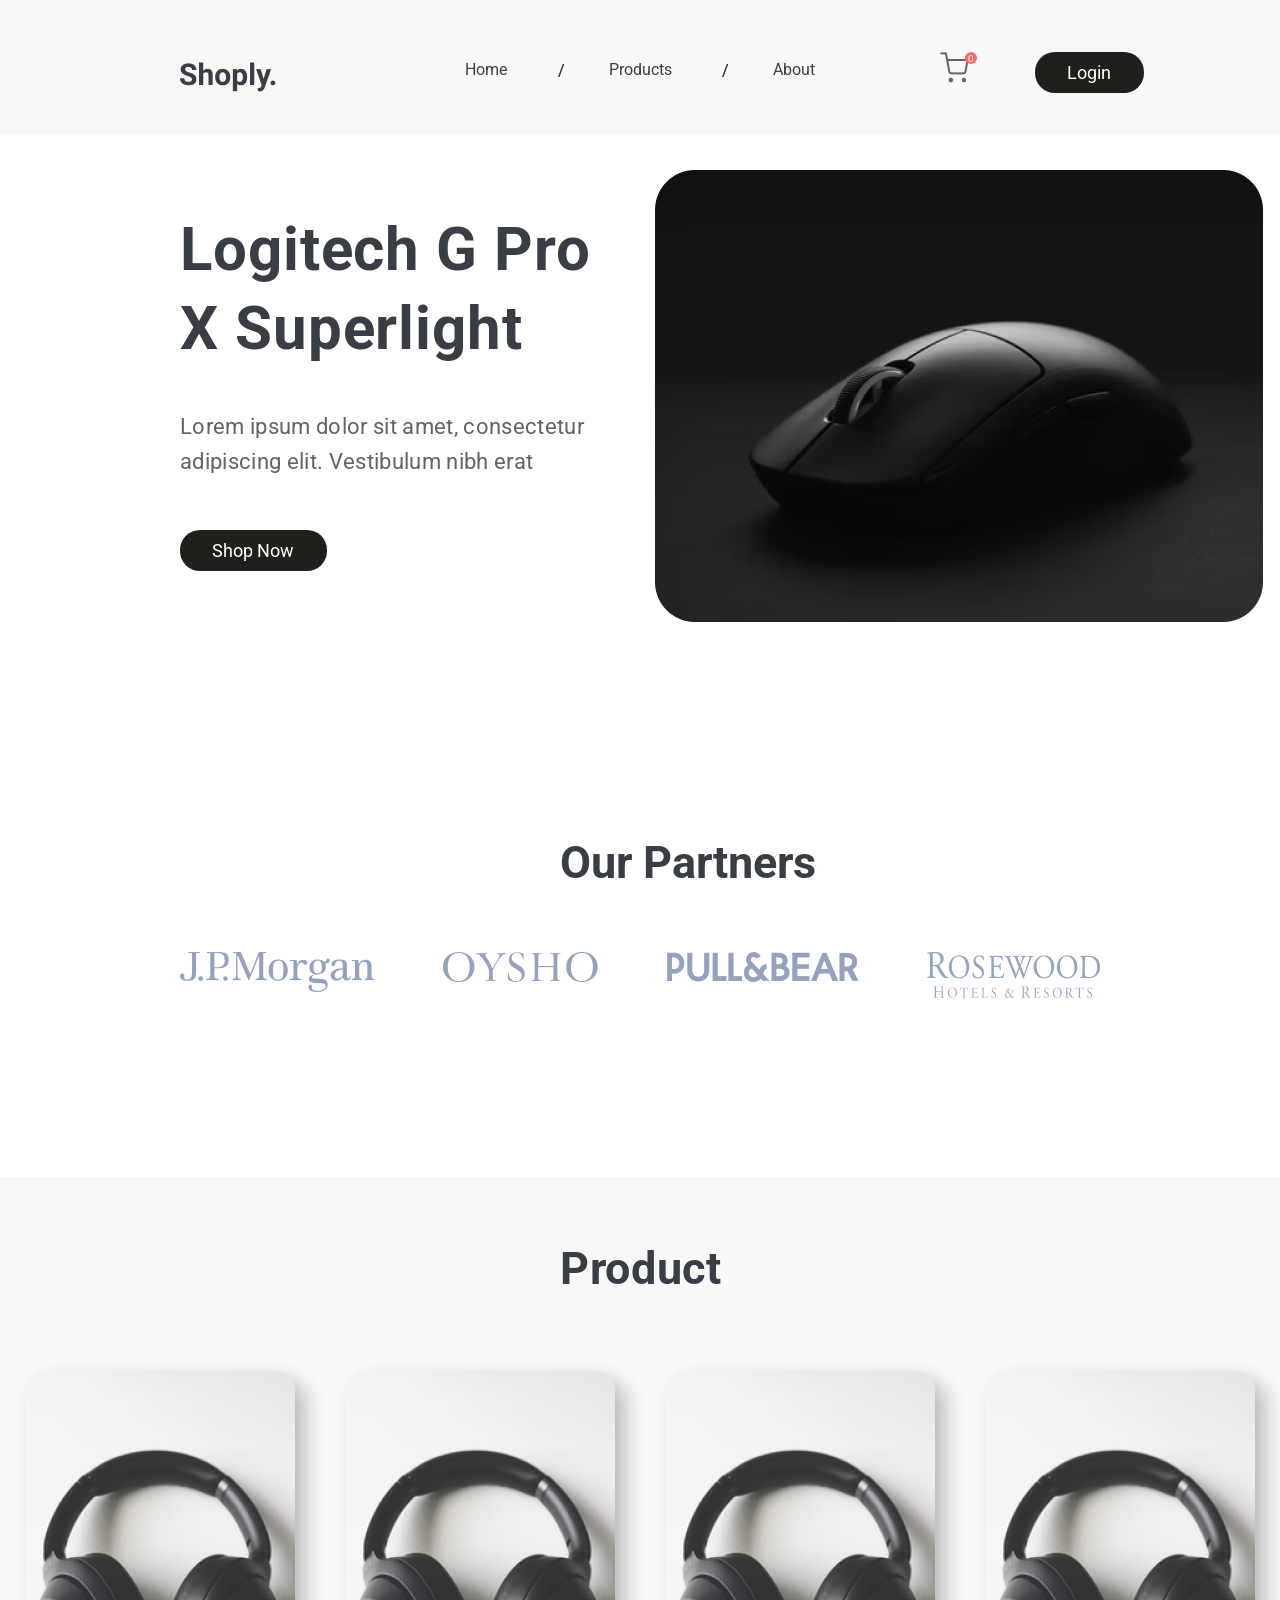
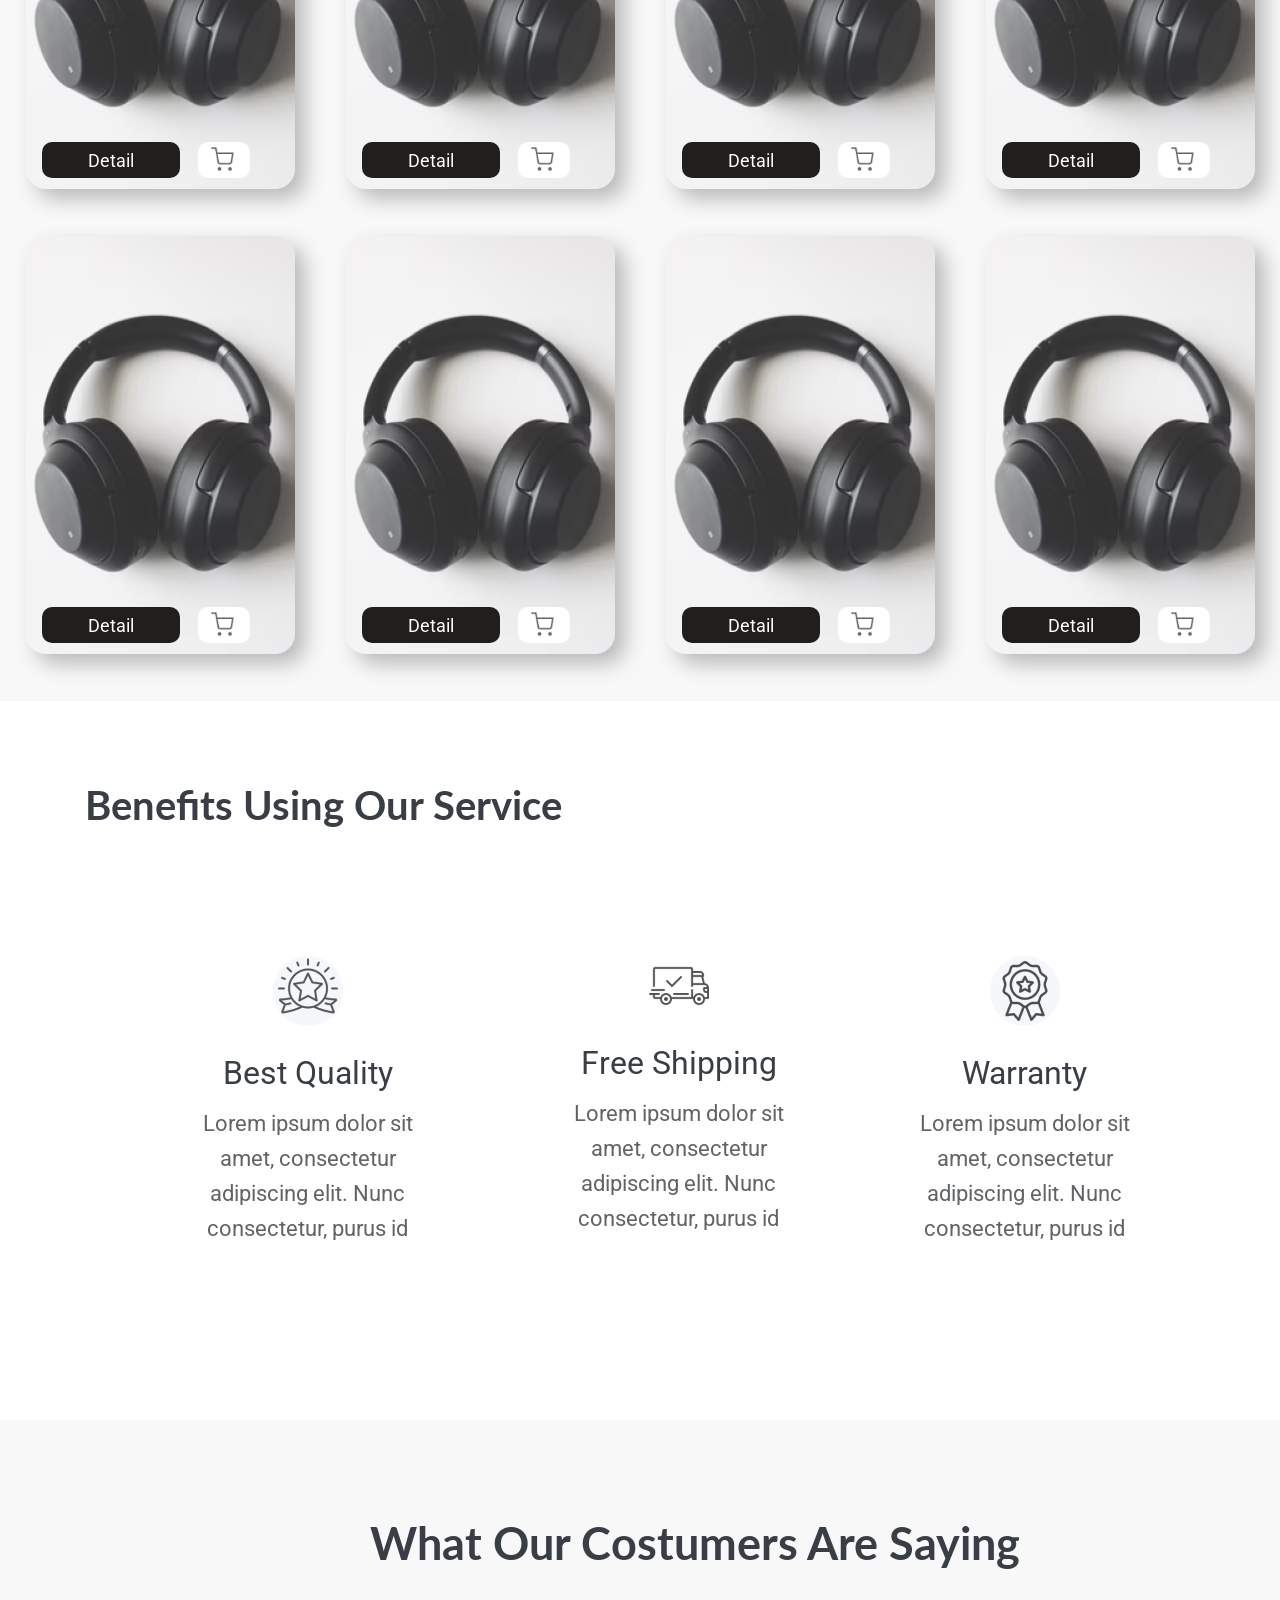
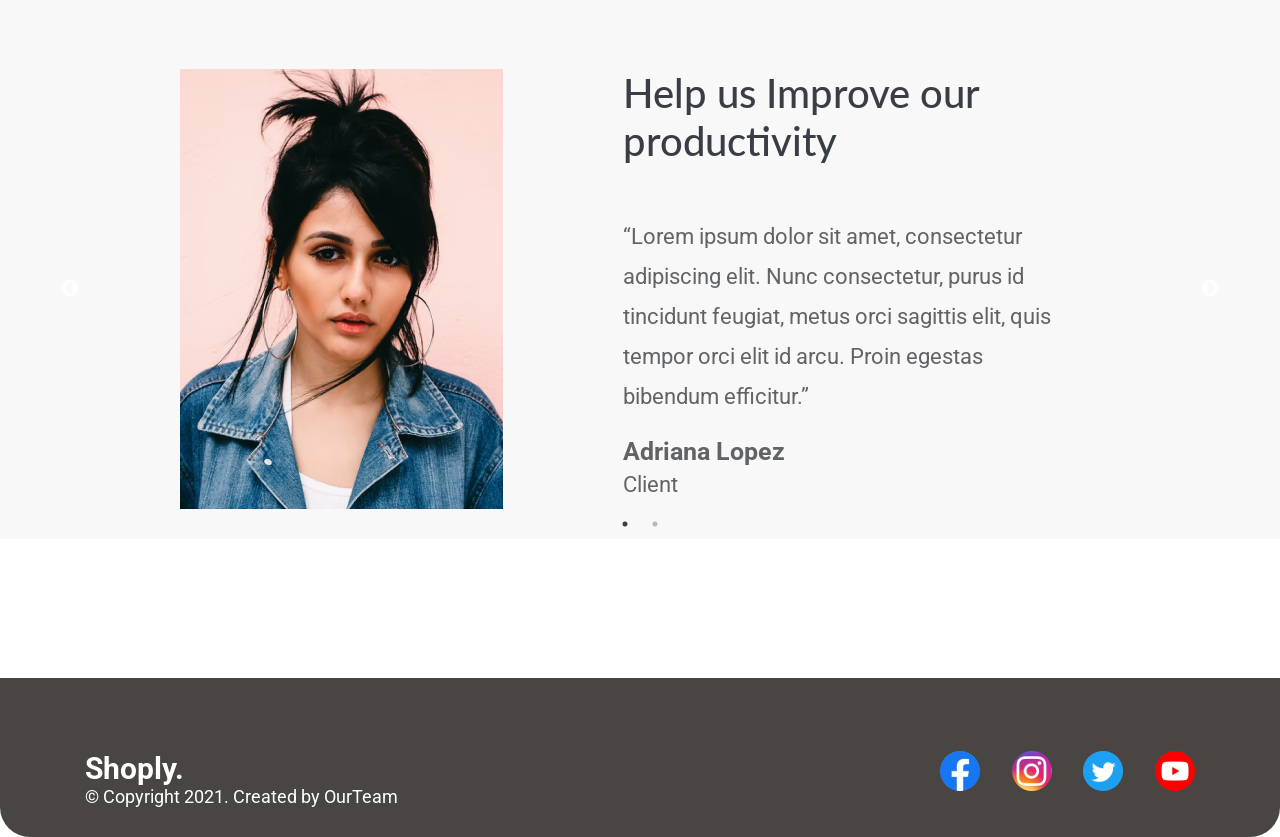
==== index.html @ 3988b72b "Initial commit" ====
<!DOCTYPE html>
<html lang="ru">
<head>
    <meta charset="UTF-8">
    <meta name="viewport" content="width=device-width, initial-scale=1.0">
    <link rel="preconnect" href="https://fonts.googleapis.com">
    <link rel="preconnect" href="https://fonts.gstatic.com" crossorigin>
    <link href="https://fonts.googleapis.com/css2?family=Karla:ital,wght@0,300;0,400;0,700;1,200;1,500&family=Open+Sans:wght@300;400;500;600;700&family=Oswald:wght@200;400;700&family=Poppins:wght@300;400;500;700&family=Roboto:wght@300;400;500;700&display=swap" rel="stylesheet">
    <link rel="preconnect" href="https://fonts.googleapis.com">
    <link rel="preconnect" href="https://fonts.gstatic.com" crossorigin>
    <link href="https://fonts.googleapis.com/css2?family=Lato:ital,wght@0,300;0,400;0,700;1,700&display=swap" rel="stylesheet">
    <!-- Bootstrap CSS -->
    <link rel="stylesheet" href="https://cdn.jsdelivr.net/npm/bootstrap@4.6.1/dist/css/bootstrap.min.css" integrity="sha384-zCbKRCUGaJDkqS1kPbPd7TveP5iyJE0EjAuZQTgFLD2ylzuqKfdKlfG/eSrtxUkn" crossorigin="anonymous">
    <link rel="stylesheet" href="https://unpkg.com/aos@next/dist/aos.css" />
    <link rel="stylesheet" type="text/css" href="slick/slick.css"/>
    <link rel="stylesheet" type="text/css" href="slick/slick-theme.css"/>
    <title>Shoply</title>
    <link rel="stylesheet" href="main.css">
</head>
<body>
    <header class="main_header">
        <div class="container-fluid headd">
            <div class="container head">
                <div class="row">
                    <div class="col-lg-1 offset-1">
                        <a href="/">
                            <img class="logo" src="/images/Shoply..png">
                        </a>
                    </div>
                    <div class="col-lg-4 offset-2 navigation">
                        <ul>
                            <li><a href="#" class="home">Home</a></li>
                            <div class="slash1"><p></p></div>
                            <li><a href="/product/product.html" class="products">Products</a></li>
                            <div class="slash2"><p></p></div>
                            <li><a href="about/about.html" class="about">About</a></li>
                        </ul>
                    </div>
                    <div class="col-lg-1 offset-1">
                        <a href="/cart/cart.html">
                            <img class="cart" src="/images/shopping-cart 7.png">
                            <div class="design">
                                <p>0</p>
                            </div>
                        </a>
                    </div>
                    <div class="col-lg-1">
                        <a href="/login/login.html">
                            <p class="main_login" >Login</p>
                        </a>
                    </div>
                </div>
            </div>
        </div>
    </header>
    <header class="second_header">
        <div class="container-fluid header_bg">
            <div class="container">
                <div class="row">
                    <div class="col-4">
                        <a href="#" class="logo">
                            Shoply.
                        </a>
                    </div>
                    <div class="col-lg-2 offset-6">
                        <div class="burger-menu">
                            <input id="menu-toggle" type="checkbox" />
                            <label class="menu-btn" for="menu-toggle">
                              <span></span>
                            </label>
                         
                            <ul class="menubox">
                                    <li><a class="menu-item" href="#">Home</a></li>
                                    <li><a class="menu-item" href="#">About us</a></li>
                                    <li><a class="menu-item" href="#">Blog</a></li>
                                    <li><a class="menu-item" href="#">Articles</a></li>
                                    <li><a class="menu-item" href="#">Contacts</a></li>
                            </ul>
                          </div>
                    </div>
                </div>
            </div>
        </div>
    </header>
    <div class="container">
        <div class="row">
            <div class="col-lg-5 offset-1 main_text col-12">
                <p class="logitech">Logitech G Pro X Superlight</p>
                <p class="lorem">Lorem ipsum dolor sit amet, consectetur adipiscing elit. Vestibulum nibh erat</p>
                <a href="detail/detail.html">
                    <p class="main_login" >Shop Now</p>
                </a>
            </div>
            <div class="col-lg-5">
                <img class="rectangle_171" src="/images/Rectangle 171.png">
            </div>
        </div>
    </div>
    <div class="container partners">
        <div class="row">
            <div class="col-lg-2 col-sm-9 offset-sm-3 offset-lg-5 ">
                <p class="our">Our Partners</p>
            </div> 
        </div>
        <div class="row">
            <div class="col-lg-10 offset-lg-1 col-12 our_partners">
                <a href="https://www.jpmorgan.com/PL/en/about-us">
                    <img src="/images/jp-morgan-1.png">
                </a>
                <a href="https://www.oysho.com/pl/">
                    <img class="parthners_png" src="/images/oysho-1.png">
                </a>
                <a href="https://www.pullandbear.com/">
                    <img  src="/images/pull-bear-2.png">
                </a>
                <a href="https://www.fragrantica.ru/perfume/Ajmal/Rose-Wood-35894.html">
                    <img class="parthners_png" src="/images/Vector.png">
                </a>
            </div>
        </div>
    </div>
    <div class="container-fluid products">
        <div class="container">
            <div class="row">
                <div class="col-lg-2 offset-lg-5">
                    <p class="product">Product</p>
                </div>
            </div>
        </div>
        <div class="row">
            <div class="col-lg-3 col-sm-6 tovar">
                <a href="#">
                    <div class="cool">
                        <img src="/images/Rectangle 103.png">
                        <p class="detail">Detail</p>
                        <img class="cart_2" src="/images/shopping-cart 7.png">
                    </div>
                </a>
                
            </div>
            <div class="col-lg-3 col-sm-6 tovar">
                <a href="#">
                    <div class="cool">
                        <img src="/images/Rectangle 103.png">
                        <p class="detail">Detail</p>
                        <img class="cart_2" src="/images/shopping-cart 7.png">
                    </div>
                </a>
            </div>
            <div class="col-lg-3 col-sm-6 tovar">
                <a href="#">
                    <div class="cool">
                        <img src="/images/Rectangle 103.png">
                        <p class="detail">Detail</p>
                        <img class="cart_2" src="/images/shopping-cart 7.png">
                    </div>
                </a>
            </div>
            <div class="col-lg-3 col-sm-6 tovar">
                <a href="#">
                    <div class="cool">
                        <img src="/images/Rectangle 103.png">
                        <p class="detail">Detail</p>
                        <img class="cart_2" src="/images/shopping-cart 7.png">
                    </div>
                </a>
            </div>
        </div>
        <div class="row hidden_product">
            <div class="col-lg-3 col-sm-6 tovar">
                <a href="#">
                    <div class="cool">
                        <img src="/images/Rectangle 103.png">
                        <p class="detail">Detail</p>
                        <img class="cart_2" src="/images/shopping-cart 7.png">
                    </div>
                </a>
            </div>
            <div class="col-lg-3 col-sm-6 tovar">
                <a href="#">
                    <div class="cool">
                        <img src="/images/Rectangle 103.png">
                        <p class="detail">Detail</p>
                        <img class="cart_2" src="/images/shopping-cart 7.png">
                    </div>
                </a>
            </div>
            <div class="col-lg-3 col-sm-6 tovar">
                <a href="#">
                    <div class="cool">
                        <img src="/images/Rectangle 103.png">
                        <p class="detail">Detail</p>
                        <img class="cart_2" src="/images/shopping-cart 7.png">
                    </div>
                </a>
            </div>
            <div class="col-lg-3 col-sm-6 tovar">
                <a href="#">
                    <a href="#">
                        <div class="cool">
                            <img src="/images/Rectangle 103.png">
                            <p class="detail">Detail</p>
                            <img class="cart_2" src="/images/shopping-cart 7.png">
                        </div>
                    </a>
                </div>
            </div>
        </div>
        <div class="container">
            <div class="row">
                <div class="col-lg-6 col-sm-12 offset-lg4">
                    <p class="benefits">Benefits Using Our Service</p>
                </div>
            </div>
            <div class="row">
                <div class="col-lg-3 offset-1">
                    <img class="group_261" src="/images/Group 261.png">
                    <p class="best">Best Quality</p>
                    <p class="lorem_1">Lorem ipsum dolor sit amet, consectetur adipiscing elit. Nunc consectetur, purus id </p>
                </div>
                <div class="col-lg-3 margin_left">
                    <img class="group_261" src="/images//image 1181.png">
                    <p class="best">Free Shipping</p>
                    <p class="lorem_1">Lorem ipsum dolor sit amet, consectetur adipiscing elit. Nunc consectetur, purus id </p>
                </div>
                <div class="col-lg-3">
                    <img class="group_261" src="/images/Group 265.png">
                    <p class="best">Warranty</p>
                    <p class="lorem_1">Lorem ipsum dolor sit amet, consectetur adipiscing elit. Nunc consectetur, purus id </p>
                </div>
            </div>
        </div>
        <div class="container-fluid reviews">
            <div class="container">
                <div class="row">
                    <div class="col-lg-6 col-sm-12 offset-lg-3">
                        <p class="what">What Our Costumers Are Saying</p>
                    </div>
                </div>
                <div class="row">
                    <div class="col-lg-12 col-sm-12">
                        <div class="slider"> 
                            <div><div class="row">
                                <div class="col-lg-4 col-sm-12 offset-lg-1">
                                    <img clas="face_png" src="/images/Rectangle 115.png">
                                </div>
                                <div class="col-lg-5 col-sm-12 discribe ">
                                    <div>
                                        <p class="help">Help us Improve our productivity</p>
                                        <p class="lorem_ipsum">“Lorem ipsum dolor sit amet, consectetur adipiscing elit. Nunc consectetur, purus id tincidunt feugiat, metus orci sagittis elit, quis tempor orci elit id arcu. Proin egestas bibendum efficitur.” </p>
                                        <p class="member">Adriana Lopez</p>
                                        <p class="client">Client</p>
                                    </div>
                                </div>
                            </div>
                        </div>
                        <div>
                            <div class="row">
                                <div class="col-lg-4 col-sm-12 offset-1">
                                    <img clas="face_png" src="/images/Rectangle 115.png">
                                </div>
                                <div class="col-lg-5 col-sm-12 discribe ">
                                    <div>
                                        <p class="help">Help us Improve our productivity</p>
                                        <p class="lorem_ipsum">“Lorem ipsum dolor sit amet, consectetur adipiscing elit. Nunc consectetur, purus id tincidunt feugiat, metus orci sagittis elit, quis tempor orci elit id arcu. Proin egestas bibendum efficitur.” </p>
                                        <p class="member">Adriana Lopez</p>
                                        <p class="client">Client</p>
                                    </div>
                                </div>
                            </div>
                        </div>
                    </div>
                </div>
            </div>
        </div>
    </div>
    <footer>
        <div class="container-fluid main_footer">
            <div class="container footer_design">
                <div class="row">
                    <div class="col-lg-4">
                        <p class="footer_shoply">Shoply.</p>
                        <p class="copyright">© Copyright 2021. Created by OurTeam</p>
                    </div>
                    <div class="col-lg-3 offset-5 web">
                        <ul>
                            <li><a href="#"><img src="/images/Facebook.png"></a></li>
                            <li><a href="#"><img src="/images/Instagram.png"></a></li>
                            <li><a href="#"><img src="/images/Twitter.png"></a></li>
                            <li><a href="#"><img src="/images/Youtube.png"></a></li>
                        </ul>
                    </div>
                </div>
            </div>
        </footer>
        
        <script src="/libs/jquery-3.6.0.min.js"></script>
        <script type="text/javascript" src="/slick/slick.min.js"></script>
        <script src="/js/main.js"></script>
    </body>
    </html>
---- main.css ----
html, body, div, span, applet, object, iframe,
h1, h2, h3, h4, h5, h6, p, blockquote, pre,
a, abbr, acronym, address, big, cite, code,
del, dfn, em, img, ins, kbd, q, s, samp,
small, strike, strong, sub, sup, tt, var,
b, u, i, center,
dl, dt, dd, ol, ul, li,
fieldset, form, label, legend,
table, caption, tbody, tfoot, thead, tr, th, td,
article, aside, canvas, details, embed, 
figure, figcaption, footer, header, hgroup, 
menu, nav, output, ruby, section, summary,
time, mark, audio, video {
    margin: 0;
    padding: 0;
    border: 0;
    font-size: 100%;
    font: inherit;
    vertical-align: baseline;
}
/* HTML5 display-role reset for older browsers */
article, aside, details, figcaption, figure, 
footer, header, hgroup, menu, nav, section {
    display: block;
}
body {
    line-height: 1;
}
ol, ul {
    list-style: none;
}
blockquote, q {
    quotes: none;
}
blockquote:before, blockquote:after,
q:before, q:after {
    content: '';
    content: none;
}
table {
    border-collapse: collapse;
    border-spacing: 0;
    vertical-align: middle;
}
body{
    font-family: 'Roboto';
    background-color: #fff;
    color: #393D45;
}   
.head{
    padding-top: 52px;
    padding-bottom: 41px;
}
.headd{
    background-color: #F8F8F8;
    max-width: 100%;
}
.navigation :hover{
    text-decoration: none;
    color: #393D45;
}
.navigation{
    margin-top: 10px;
}
.navigation a{
    color: #393D45;
}
.navigation ul{
    display: flex;
    justify-content: space-between;
    flex-wrap: nowrap;
}

.slash2 p:before,
.slash2 p:after{
    content: '/';
    display: block;
    width: 0px;
    height: 0px;
    position: absolute;
    top: 5%;
    margin-top: -1px;
    margin-right: 60px;
    background-color: #000;
}
.slash1 p:before,
.slash1 p:after{
    content: '/';
    display: block;
    width: 0px;
    height: 0px;
    position: absolute;
    top: 5%;
    margin-top: -1px;
    margin-right: 60px;
    background-color: #000;
}
.design{
    margin-left: 25px;
    margin-bottom: 20px;
    width: 12.47px;
    height: 12.09px;
    border-radius: 50%;
    background-color: #FF6565;
    color:#fff;
    text-align: center;
    position: absolute;
}
.design p{
    padding-top: 2px;
    font-weight: 400;   
    font-size: 10px;
    line-height: 10px
}
.cart{
    position: absolute;
}
.main_login{
    white-space: nowrap;
    background-color: #211F1C;
    display: inline-block;
    padding: 10px 33px 10px 32px;
    color: #fff;
    font-weight: 400;
    font-size: 18px;
    line-height: 21px;
    border-radius: 20px;
}
.main_login:hover{
    background-color: #808080;
    transition: 1s;
}
.logitech{
    font-weight: 700;
    font-size: 60px;
    line-height: 132%;
    letter-spacing: 0.015em;
}
.lorem{
    margin-top: 41px;
    margin-bottom: 51px;
    font-weight: 400;
    font-size: 22px;
    line-height: 35px;
    letter-spacing: 0.015em;
    color: #616467;
}
.main_text{
    margin-top: 76px;
}
.rectangle_171{
    margin-top: 36px;
}
.partners{
    margin-top: 211px;
}
.our{
    white-space: nowrap;
    font-weight: 700;
    font-size: 45px;
    line-height: 54px;
    margin-bottom: 62px;
}
.our_partners{
    display: flex;
    justify-content: space-between;
    margin-bottom: 176px;
}
.product{
    white-space: nowrap;
    text-align: center;
    font-weight: 700;
    font-size: 45px;
    line-height: 132%;
    letter-spacing: 0.015em;
    margin-bottom: 73px;
    padding-top: 62px;
}
.products{
    background-color: #F8F8F8;
}
.tovar{
    white-space: nowrap;
    border-radius: 20px;
    filter: drop-shadow(10px 10px 10px rgba(0, 0, 0, 0.25));
    text-align: center;
    margin-bottom: 44px;
    
}
.tovar_2{
    white-space: nowrap;
    border-radius: 20px;
    filter: drop-shadow(10px 10px 10px rgba(0, 0, 0, 0.25));
    text-align: center;
}
.detail{
    background-color: #211F1C;
    padding: 8px;
    width: 138px;
    height: 36px;  
    color: #fff;
    font-weight: 400;
    font-size: 18px;
    line-height: 21px;
    border-radius: 10px;
    position: absolute;
    top: 88%;
    right: 140px;
    
}
.detail:hover{
    background-color: #808080;
    color: #211F1C;
    transition: 0.2s;
}
.cart_2{
    background-color: #fff;
    width: 52px;
    height: 36px;
    border-radius: 10px;
    padding: 5px 16px 6px 13px;
    right: 70px;
    top: 88%;
    position: absolute;
}
.cart_2:hover{
    background: #211F1C;
    transition: 1s;
}
.cool:hover{
    transform: scale(1.1);
    transition: 0.2s;
}
.all_product{
    padding: 16px 52px 17px;
    background-color: #211F1C;
    white-space: nowrap;
    display: flex;
    font-weight: 400;
    font-size: 18px;
    line-height: 21px;
    color: #FFFFFF;
    margin-bottom: 100px;
    margin-right: 5px;
}
.all_product:hover{
    text-decoration: none;
    color:#fff ;
}
.benefits{
    font-family: 'Lato';
    font-style: normal;
    font-weight: 700;
    font-size: 40px;
    line-height: 50px;
    color: #393D45;
    margin-top: 79px;
    margin-bottom: 126px;
}
.group_261{
    display: block;
    margin-left: auto;
    margin-right: auto;
}
.best{
    text-align: center;
    margin-top: 28px;
    margin-bottom: 14px;
    font-weight: 400;
    font-size: 32px;
    line-height: 38px;
    color: #393D45;
}
.lorem_1{
    font-family: 'Roboto';
    font-weight: 400;
    font-size: 22px;
    line-height: 35px;
    text-align: center;
    color: #616467;
    
}
.margin_left{
    margin-left: 86px;
    margin-right: 61px;
}
.reviews{
    margin-top: 174px;
    background-image: url(/images/Rectangle\ 174.png);
}
.what{
    display: flex;
    flex-wrap: nowrap;
    white-space: nowrap;
    margin-top: 96px;
    margin-bottom: 99px;
    font-family: 'Lato';
    font-weight: 700;
    font-size: 45px;
    line-height: 54px;
    color: #393D45;
}
.discribe{
    
    margin-left: 63px;
}
.help{
    display: flex;
    flex-wrap: nowrap;
    font-family: 'Lato';
    font-weight: 500;
    font-size: 40px;
    line-height: 48px;
    color: #393D45;
    margin-bottom: 52px;
}
.lorem_ipsum{
    font-weight: 400;
    font-size: 22px;
    line-height: 40px;
    color: #616467;
}
.member{
    font-weight: 700;
    font-size: 25px;
    line-height: 29px;
    color: #616467;
    margin-top: 20px;
    margin-bottom: 6px;
}
.client{
    font-weight: 400;
    font-size: 22px;
    line-height: 26px;
    color: #616467;
}
.main_footer{
    background-image: url(/images/Rectangle\ 112.png);
    margin-top: 139px;
    border-radius: 0px 0px 30px 30px;
}
.footer_design{
    padding-top: 73px;
    padding-bottom: 30px;
}
.footer_shoply{
    font-weight: 700;
    font-size: 30px;
    line-height: 35px;
    color: #FFFFFF;
}
.copyright{
    font-weight: 400;
    font-size: 18px;
    line-height: 21px;
    color: #FFFFFF;
}
.web ul {
    display: flex;
    justify-content: space-between;
    flex-wrap: nowrap;
}
.menu-btn{
    display: flex;
    align-items: center;
    position: absolute;
    padding-bottom: 60px;
    top: 0;
    align-items: center;
    right:0;
    width: 26px;
    height: 26px;
    cursor: pointer;
    z-index: 1;
}

.menu-btn > span,
.menu-btn > span::before,
.menu-btn > span::after {
    display: block;
    position: absolute;
    width: 100%;
    height: 2px;
    background-color: #616161;
    transition-duration: .25s;
}
.menu-btn > span::before {
    content: '';
    top: -8px;
}
.menu-btn > span::after {
    content: '';
    top: 8px;
}

.menubox{
    display: block;
    position: fixed;
    visibility: hidden;
    top: 0;
    left: -100%;
    width: 300px;
    height: 100%;
    margin: 0;
    padding: 80px 0;
    list-style: none;
    background-color: #ECEFF1;
    box-shadow: 1px 0px 6px rgba(0, 0, 0, .2);
    transition-duration: .25s;
}

.menu-item {
    display: block;
    padding: 12px 24px;
    color: #333;
    font-family: 'Roboto', sans-serif;
    font-size: 20px;
    font-weight: 600;
    text-decoration: none;
    transition-duration: .25s;
}
.menu-item:hover {
    background-color: #CFD8DC;
}


#menu-toggle{
    opacity: 0;
}

#menu-toggle:checked ~ .menu-btn > span{
    transform: rotate(45deg);
}
#menu-toggle:checked ~ .menu-btn > span::before{
    top: 0;
    transform: rotate(0);
}
#menu-toggle:checked ~ .menu-btn > span::after{
    top: 0;
    transform: rotate(90deg);
}
#menu-toggle:checked ~ .menubox{
    visibility: visible;
    left: 0;
}
.logo{
    padding-top: 10px;
    font-weight: 500;
    font-size: 25px;
    line-height: 30px;
    display: flex;
    align-items: flex-end;
    color: #616467;
}
.logo:hover{
    text-decoration: none;
    color: #616467;
}
.header_bg{
    width: 360px;
    height: 52px;
    position: absolute;
    background: #F8F8F8;
}


@media screen and (max-width: 350px) {
    .main_header{
        display: none;
    }
    .logitech{
        font-weight: 700;
        font-size: 30px;
        line-height: 132%;
        letter-spacing: 0.015em;
        color: #393D45;
    }
    .lorem{
        font-weight: 400;
        font-size: 14px;
        line-height: 20px;
        letter-spacing: 0.015em;
        color: #616467;
    }
    .main_login{
        width: 312px;
        text-align: center;
    }
    .rectangle_171{
        display: none;
    }
    .our_partners{
        display: block;
        margin-bottom: 176px;
    }
    .parthners_png{
        margin-top: 10px;
        margin-bottom: 10px;
    }
    .hidden_product{
        display: none;
    }
    .benefits{
        font-weight: 700;
        font-size: 22px;
        line-height: 26px;
        text-align: center;
        color: #393D45;
    }
    .lorem_1{
        font-weight: 400;
        font-size: 16px;
        line-height: 35px;
        /* or 219% */
        
        text-align: center;
        
        color: #5E5E5E;
    }
    .what{
        font-weight: 700;
        font-size: 22px;
        line-height: 26px;
        
        color: #393D45;
    }
    .help{
        
        font-weight: 500;
        font-size: 16px;
        line-height: 19px;
        /* identical to box height */
        
        
        color: #616467;
        
    }
    .lorem_ipsum{
        text-align: center;
        font-weight: 400;
        font-size: 14px;
        line-height: 25px;
        /* or 179% */
        
        text-align: center;
        
        color: #5E5E5E;
    }
    .member{
        font-weight: 700;
        font-size: 16px;
        line-height: 19px;
        /* identical to box height */
        
        
        color: #616467;
    }
    .client{
        display: none;
    }
}
@media screen and (max-width: 1800px) {
    .second_header{
        display: none;
    }
}
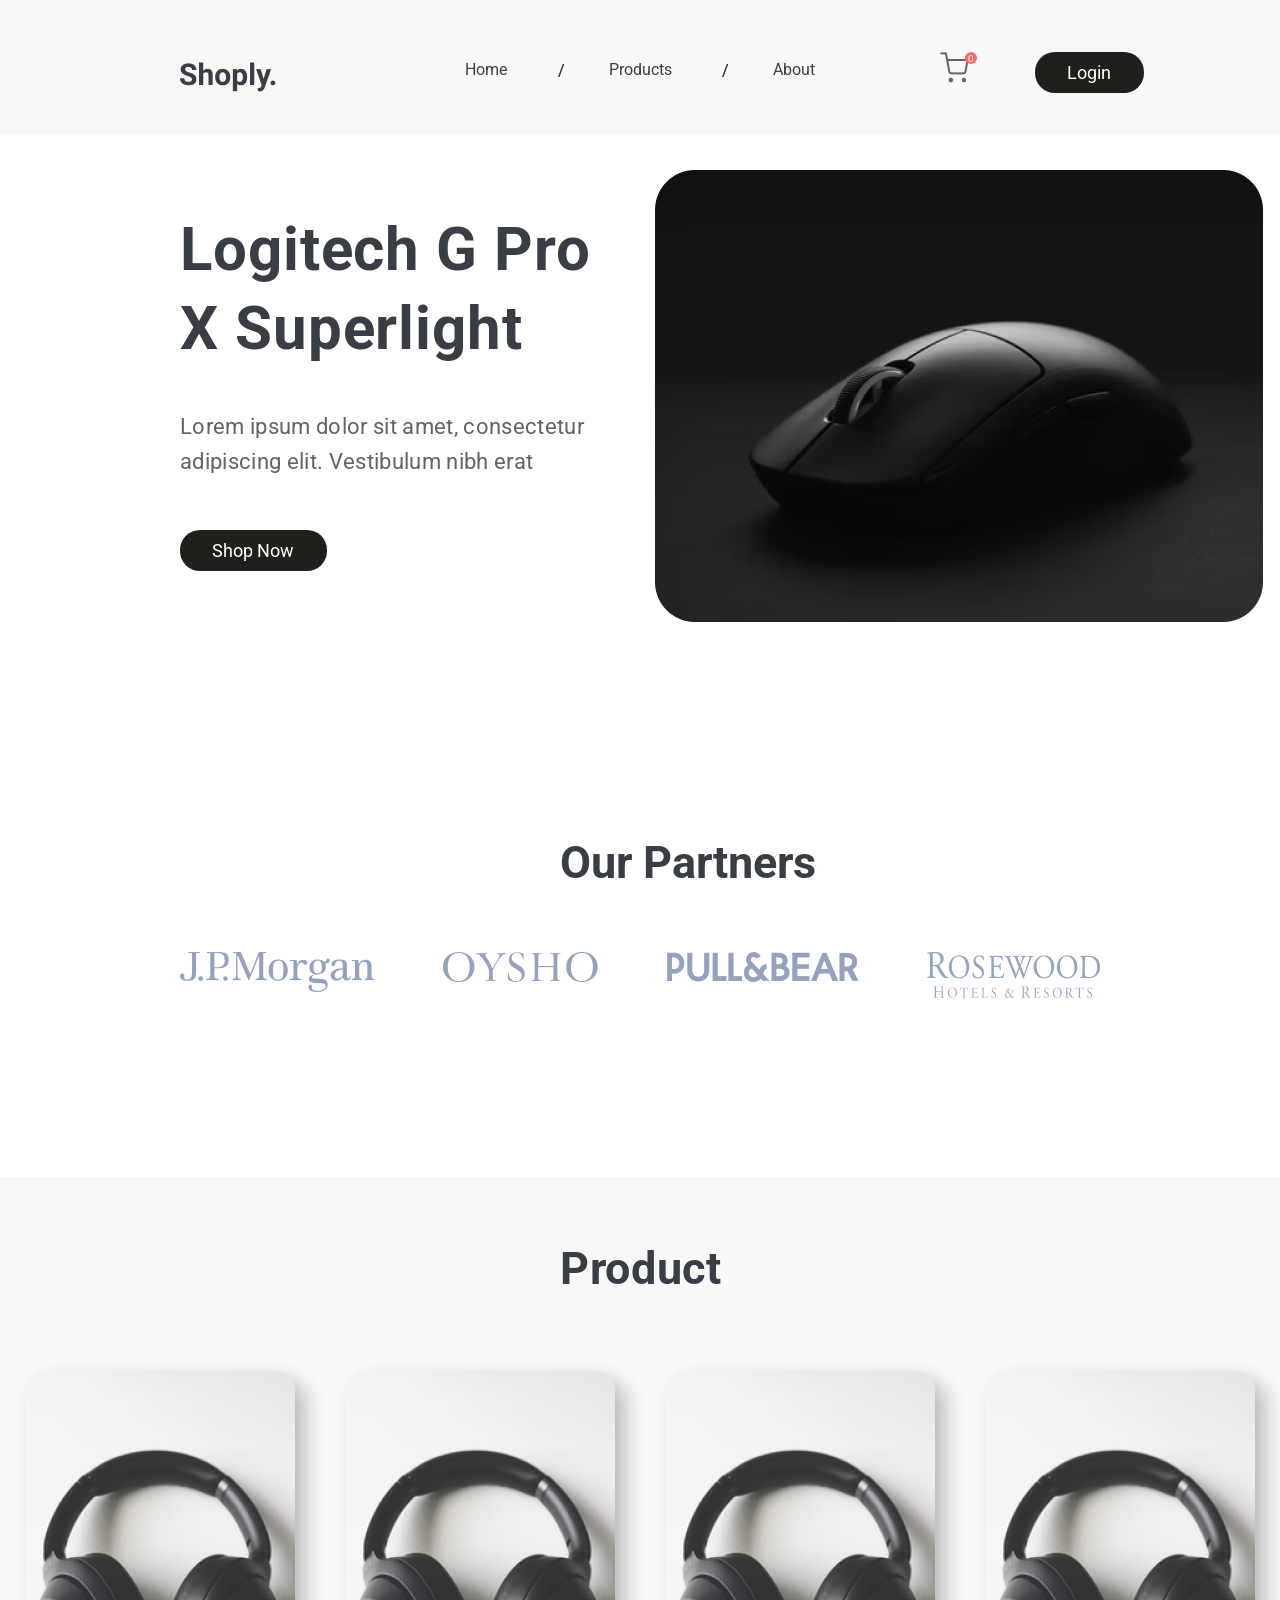
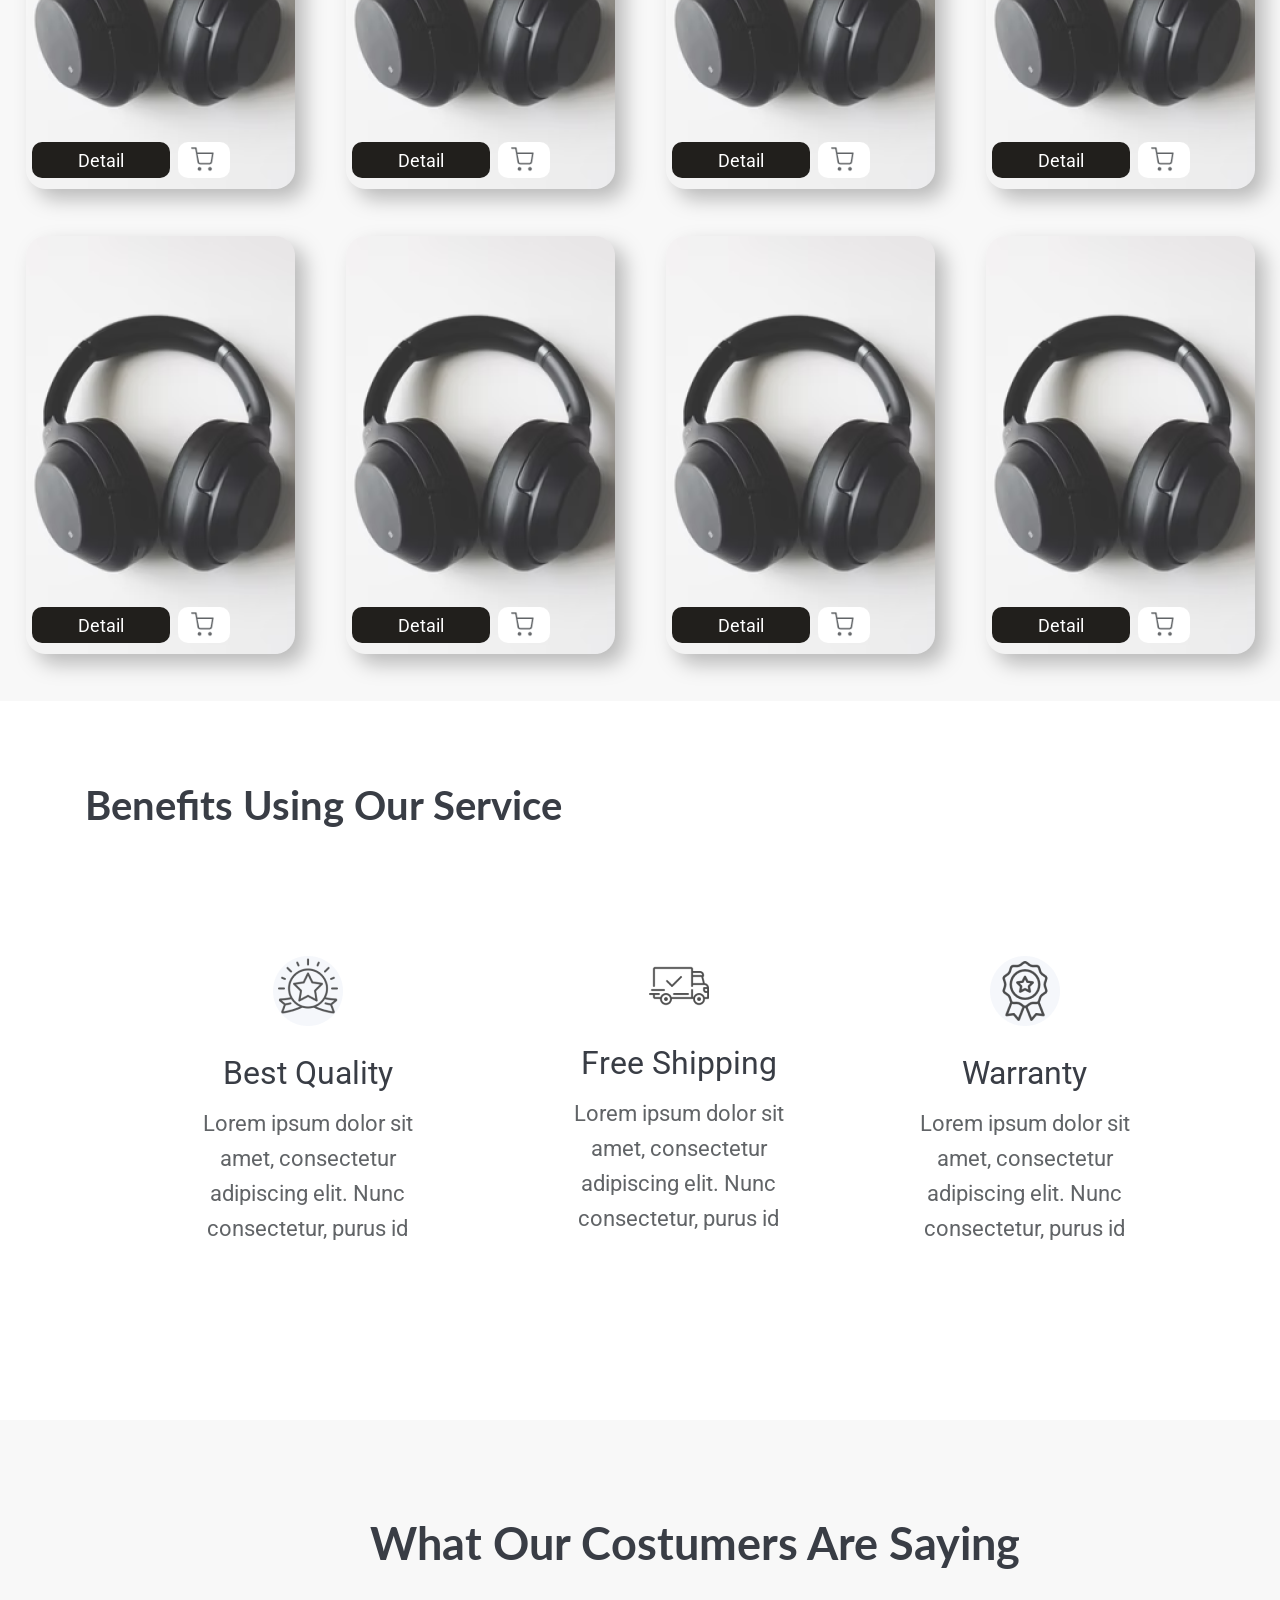
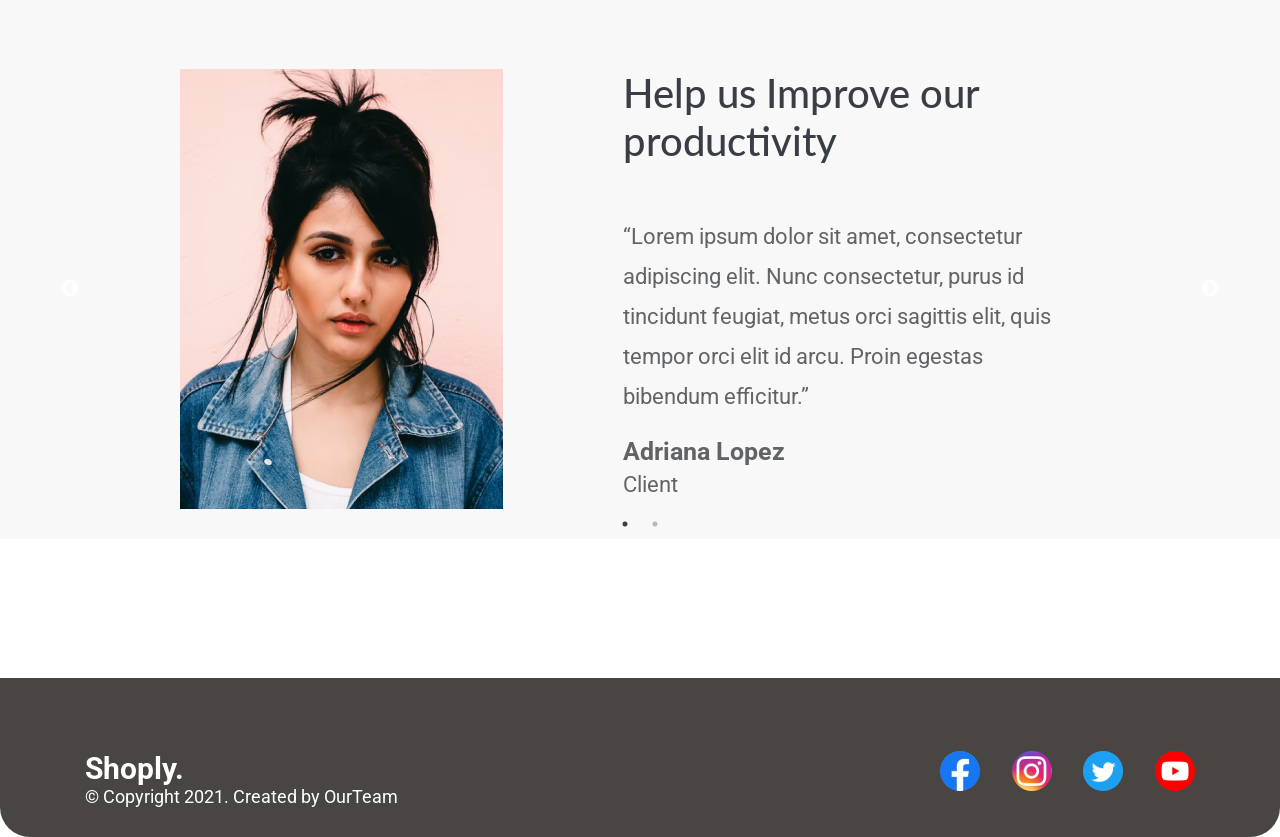
==== commit 28610128: "main.html and product" ====
--- a/index.html
+++ b/index.html
@@ -84,10 +84,10 @@
     </header>
     <div class="container">
         <div class="row">
-            <div class="col-lg-5 offset-1 main_text col-12">
+            <div class="col-lg-5 offset-lg-1 main_text col-sm-12">
                 <p class="logitech">Logitech G Pro X Superlight</p>
                 <p class="lorem">Lorem ipsum dolor sit amet, consectetur adipiscing elit. Vestibulum nibh erat</p>
-                <a href="detail/detail.html">
+                <a href="product/product.html">
                     <p class="main_login" >Shop Now</p>
                 </a>
             </div>
@@ -132,38 +132,38 @@
                 <a href="#">
                     <div class="cool">
                         <img src="/images/Rectangle 103.png">
-                        <p class="detail">Detail</p>
+                        <a href="/product/product.html" class="detail">Detail</a>
+                        <a href="/cart/cart.html"><img class="cart_2" src="/images/shopping-cart 7.png"></a>
+                    </div>
+                </a>
+                
+            </div>
+            <div class="col-lg-3 col-sm-6 tovar">
+                <a href="#">
+                    <div class="cool">
+                        <img src="/images/Rectangle 103.png">
+                        <a href="/product/product.html" class="detail">Detail</a>
+                        <a href="/cart/cart.html"><img class="cart_2" src="/images/shopping-cart 7.png"></a>
+                    </div>
+                </a>
+            </div>
+            <div class="col-lg-3 col-sm-6 tovar">
+                <a href="#">
+                    <div class="cool">
+                        <img src="/images/Rectangle 103.png">
+                        <a href="/product/product.html" class="detail">Detail</a>
+                        <a href="/cart/cart.html"><img class="cart_2" src="/images/shopping-cart 7.png"></a>
+                    </div>
+                </a>
+            </div>
+            <div class="col-lg-3 col-sm-6 tovar">
+                <a href="#">
+                    <div class="cool">
+                        <img src="/images/Rectangle 103.png">
+                        <a href="/product/product.html" class="detail">Detail</a>
                         <img class="cart_2" src="/images/shopping-cart 7.png">
                     </div>
                 </a>
-                
-            </div>
-            <div class="col-lg-3 col-sm-6 tovar">
-                <a href="#">
-                    <div class="cool">
-                        <img src="/images/Rectangle 103.png">
-                        <p class="detail">Detail</p>
-                        <img class="cart_2" src="/images/shopping-cart 7.png">
-                    </div>
-                </a>
-            </div>
-            <div class="col-lg-3 col-sm-6 tovar">
-                <a href="#">
-                    <div class="cool">
-                        <img src="/images/Rectangle 103.png">
-                        <p class="detail">Detail</p>
-                        <img class="cart_2" src="/images/shopping-cart 7.png">
-                    </div>
-                </a>
-            </div>
-            <div class="col-lg-3 col-sm-6 tovar">
-                <a href="#">
-                    <div class="cool">
-                        <img src="/images/Rectangle 103.png">
-                        <p class="detail">Detail</p>
-                        <img class="cart_2" src="/images/shopping-cart 7.png">
-                    </div>
-                </a>
             </div>
         </div>
         <div class="row hidden_product">
@@ -171,25 +171,25 @@
                 <a href="#">
                     <div class="cool">
                         <img src="/images/Rectangle 103.png">
-                        <p class="detail">Detail</p>
-                        <img class="cart_2" src="/images/shopping-cart 7.png">
-                    </div>
-                </a>
-            </div>
-            <div class="col-lg-3 col-sm-6 tovar">
-                <a href="#">
-                    <div class="cool">
-                        <img src="/images/Rectangle 103.png">
-                        <p class="detail">Detail</p>
-                        <img class="cart_2" src="/images/shopping-cart 7.png">
-                    </div>
-                </a>
-            </div>
-            <div class="col-lg-3 col-sm-6 tovar">
-                <a href="#">
-                    <div class="cool">
-                        <img src="/images/Rectangle 103.png">
-                        <p class="detail">Detail</p>
+                        <a href="/product/product.html" class="detail">Detail</a>
+                        <a href="/cart/cart.html"><img class="cart_2" src="/images/shopping-cart 7.png"></a>
+                    </div>
+                </a>
+            </div>
+            <div class="col-lg-3 col-sm-6 tovar">
+                <a href="#">
+                    <div class="cool">
+                        <img src="/images/Rectangle 103.png">
+                        <a href="/product/product.html" class="detail">Detail</a>
+                        <a href="/cart/cart.html"><img class="cart_2" src="/images/shopping-cart 7.png"></a>
+                    </div>
+                </a>
+            </div>
+            <div class="col-lg-3 col-sm-6 tovar">
+                <a href="#">
+                    <div class="cool">
+                        <img src="/images/Rectangle 103.png">
+                        <a href="/product/product.html" class="detail">Detail</a>
                         <img class="cart_2" src="/images/shopping-cart 7.png">
                     </div>
                 </a>
@@ -199,8 +199,8 @@
                     <a href="#">
                         <div class="cool">
                             <img src="/images/Rectangle 103.png">
-                            <p class="detail">Detail</p>
-                            <img class="cart_2" src="/images/shopping-cart 7.png">
+                            <a href="/product/product.html" class="detail">Detail</a>
+                            <a href="/cart/cart.html"><img class="cart_2" src="/images/shopping-cart 7.png"></a>
                         </div>
                     </a>
                 </div>
--- a/main.css
+++ b/main.css
@@ -25,6 +25,7 @@
 }
 body {
     line-height: 1;
+    overflow-x: hidden;
 }
 ol, ul {
     list-style: none;
@@ -205,7 +206,7 @@
     border-radius: 10px;
     position: absolute;
     top: 88%;
-    right: 140px;
+    right: 150px;
     
 }
 .detail:hover{
@@ -219,7 +220,7 @@
     height: 36px;
     border-radius: 10px;
     padding: 5px 16px 6px 13px;
-    right: 70px;
+    right: 90px;
     top: 88%;
     position: absolute;
 }
@@ -486,8 +487,39 @@
         width: 312px;
         text-align: center;
     }
+    .parthners_png{
+        margin-top: 10px;
+        margin-bottom: 10px;
+    }
     .rectangle_171{
         display: none;
+    }
+    .group_261{
+        margin-top: 10px;
+    }
+    .best{
+        white-space: nowrap;
+    }
+    .lorem_1{
+        font-weight: 400;
+font-size: 14px;
+line-height: 132%;
+/* or 18px */
+
+letter-spacing: 0.015em;
+
+color: #616467;
+
+    }
+    .help{
+        text-align: center;
+        margin-top: 20px;
+    }
+    .discribe{
+        margin: 0;
+    }
+    .member{
+        text-align: center;
     }
     .our_partners{
         display: block;
@@ -507,6 +539,9 @@
         text-align: center;
         color: #393D45;
     }
+    .our_partners{
+        align-items: center;
+    }
     .lorem_1{
         font-weight: 400;
         font-size: 16px;
@@ -540,26 +575,20 @@
         font-weight: 400;
         font-size: 14px;
         line-height: 25px;
-        /* or 179% */
-        
-        text-align: center;
-        
+        text-align: center;    
         color: #5E5E5E;
     }
     .member{
         font-weight: 700;
         font-size: 16px;
         line-height: 19px;
-        /* identical to box height */
-        
-        
         color: #616467;
     }
     .client{
         display: none;
     }
 }
-@media screen and (max-width: 1800px) {
+@media screen and (min-width: 360px) {
     .second_header{
         display: none;
     }
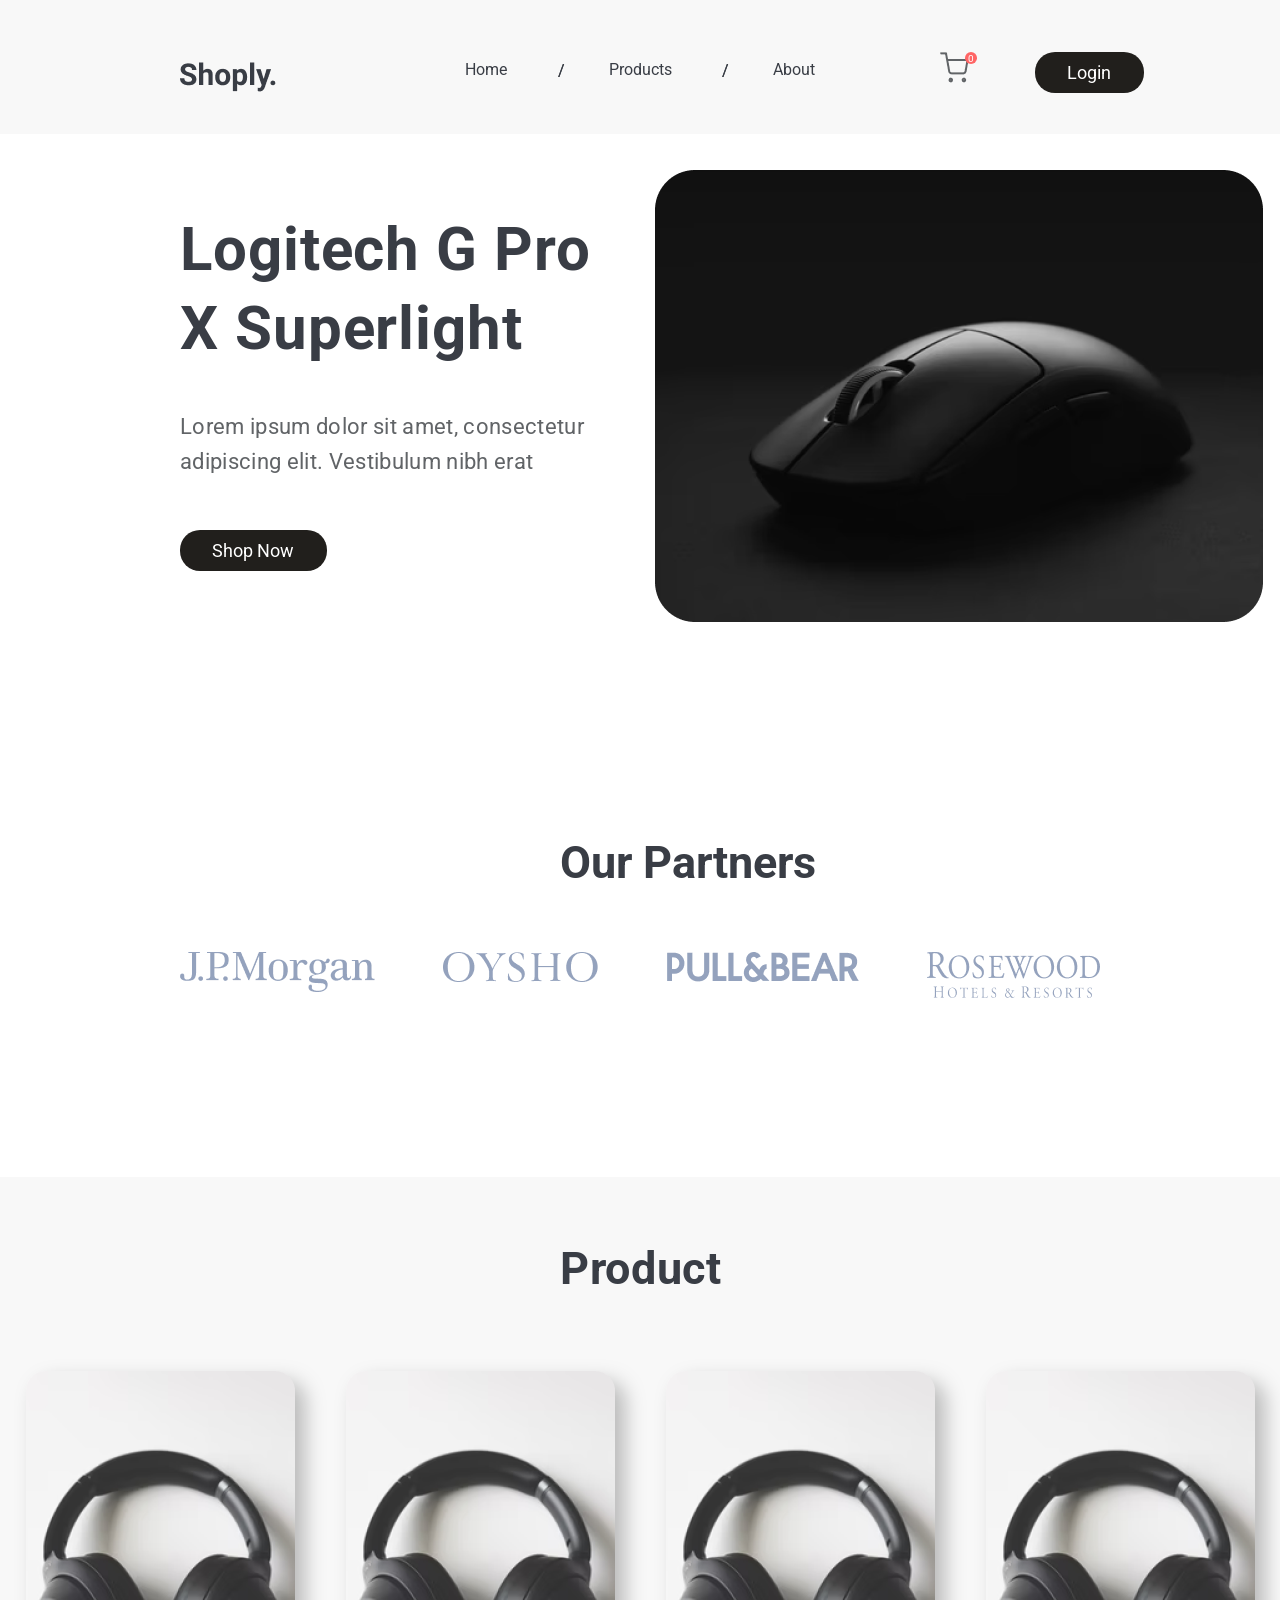
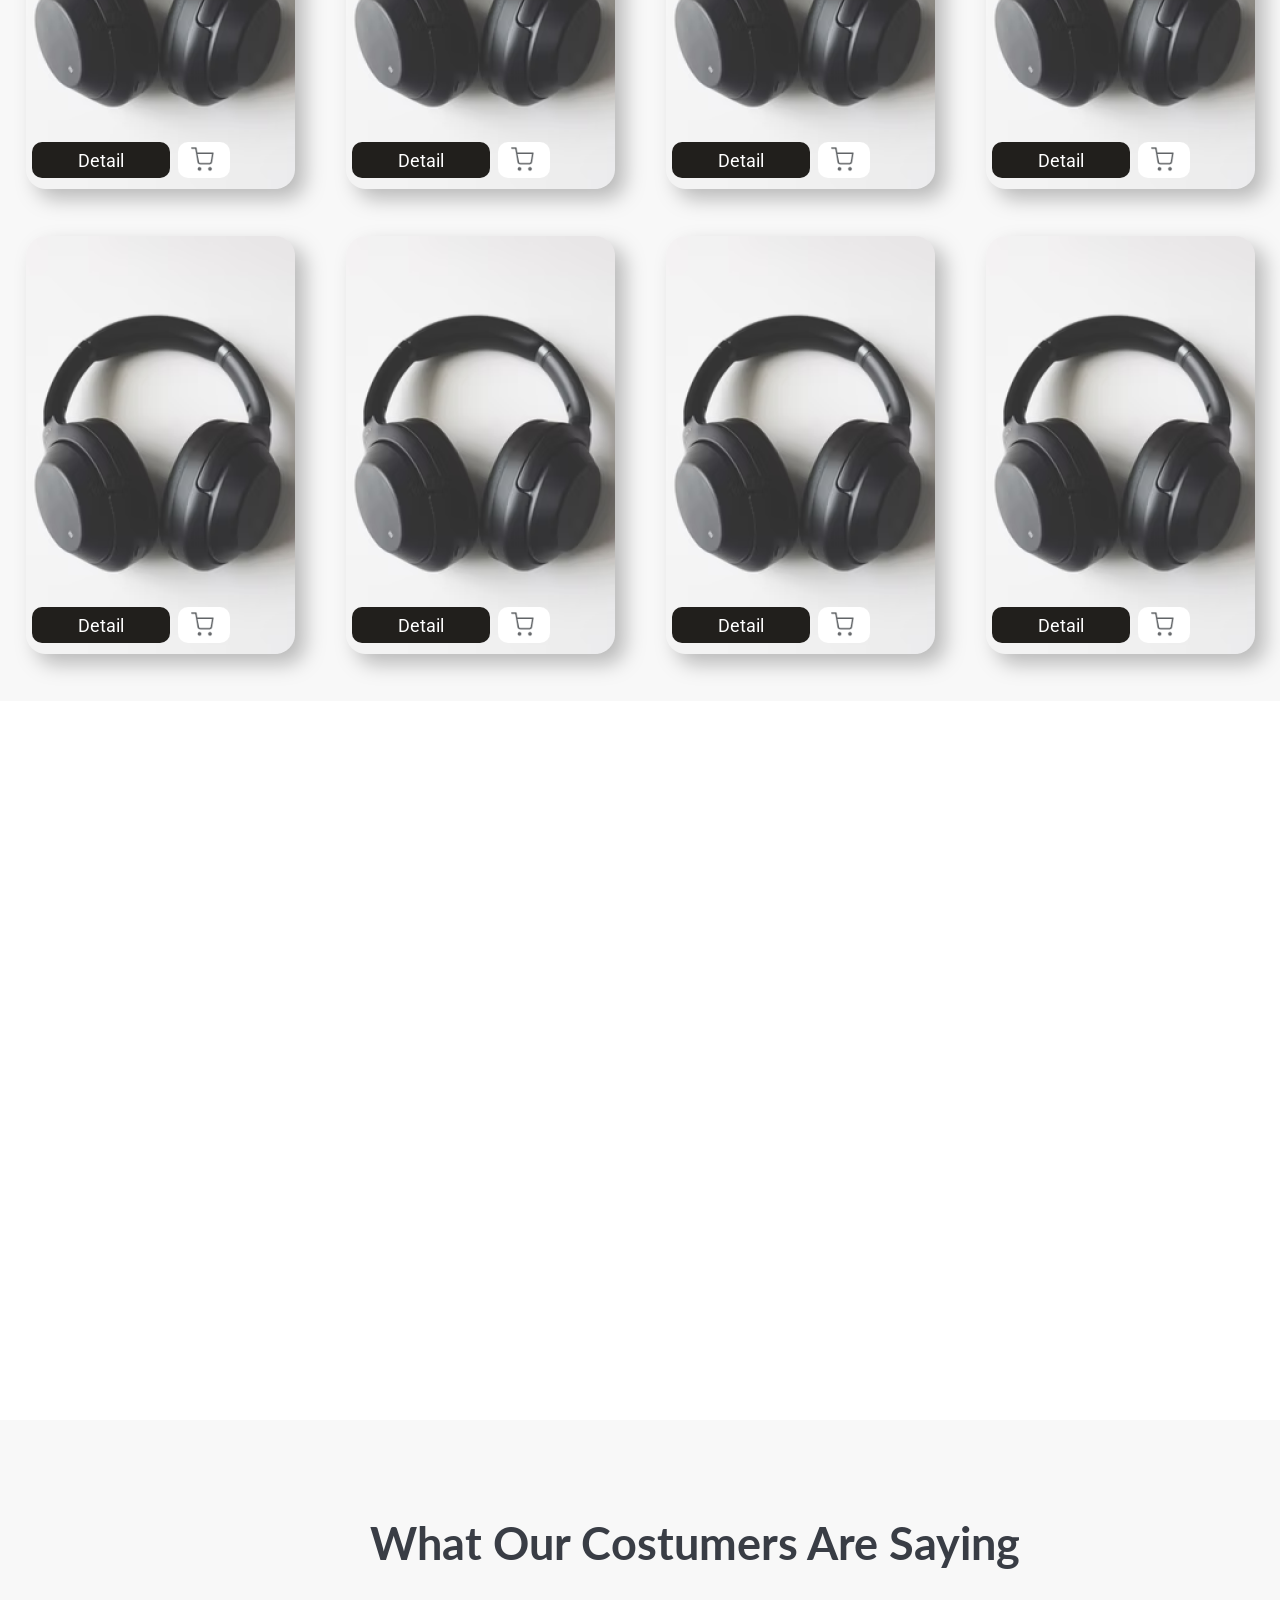
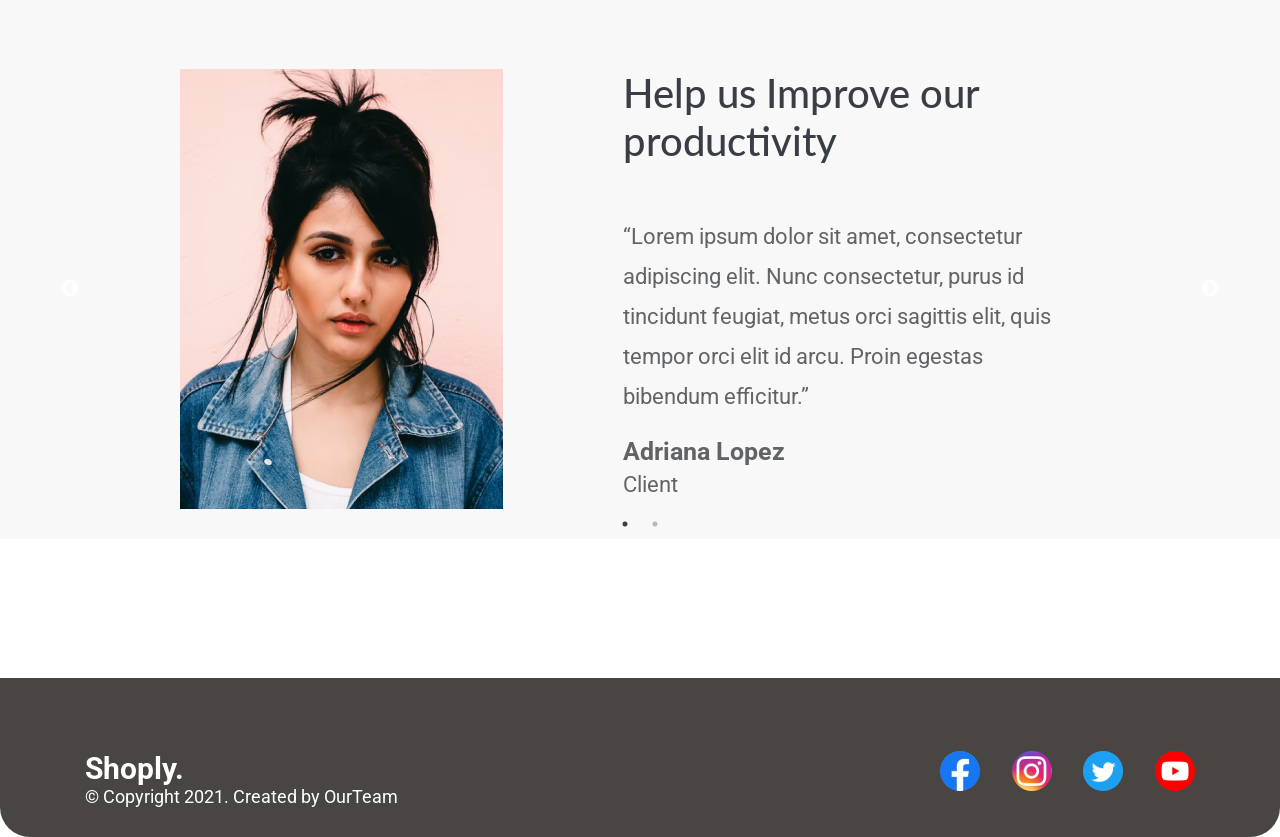
==== commit 0abfa93b: "fix" ====
--- a/index.html
+++ b/index.html
@@ -14,8 +14,10 @@
     <link rel="stylesheet" href="https://unpkg.com/aos@next/dist/aos.css" />
     <link rel="stylesheet" type="text/css" href="slick/slick.css"/>
     <link rel="stylesheet" type="text/css" href="slick/slick-theme.css"/>
+    <link href="https://unpkg.com/aos@2.3.1/dist/aos.css" rel="stylesheet">
     <title>Shoply</title>
     <link rel="stylesheet" href="main.css">
+    
 </head>
 <body>
     <header class="main_header">
@@ -82,7 +84,7 @@
             </div>
         </div>
     </header>
-    <div class="container">
+    <div class="container" data-aos="fade-up">
         <div class="row">
             <div class="col-lg-5 offset-lg-1 main_text col-sm-12">
                 <p class="logitech">Logitech G Pro X Superlight</p>
@@ -96,7 +98,7 @@
             </div>
         </div>
     </div>
-    <div class="container partners">
+    <div class="container partners" data-aos="fade-up">
         <div class="row">
             <div class="col-lg-2 col-sm-9 offset-sm-3 offset-lg-5 ">
                 <p class="our">Our Partners</p>
@@ -119,7 +121,7 @@
             </div>
         </div>
     </div>
-    <div class="container-fluid products">
+    <div data-aos="zoom-in" class="container-fluid  products">
         <div class="container">
             <div class="row">
                 <div class="col-lg-2 offset-lg-5">
@@ -132,7 +134,7 @@
                 <a href="#">
                     <div class="cool">
                         <img src="/images/Rectangle 103.png">
-                        <a href="/product/product.html" class="detail">Detail</a>
+                        <a href="/detail/detail.html" class="detail">Detail</a>
                         <a href="/cart/cart.html"><img class="cart_2" src="/images/shopping-cart 7.png"></a>
                     </div>
                 </a>
@@ -142,71 +144,70 @@
                 <a href="#">
                     <div class="cool">
                         <img src="/images/Rectangle 103.png">
-                        <a href="/product/product.html" class="detail">Detail</a>
-                        <a href="/cart/cart.html"><img class="cart_2" src="/images/shopping-cart 7.png"></a>
-                    </div>
-                </a>
-            </div>
-            <div class="col-lg-3 col-sm-6 tovar">
-                <a href="#">
-                    <div class="cool">
-                        <img src="/images/Rectangle 103.png">
-                        <a href="/product/product.html" class="detail">Detail</a>
-                        <a href="/cart/cart.html"><img class="cart_2" src="/images/shopping-cart 7.png"></a>
-                    </div>
-                </a>
-            </div>
-            <div class="col-lg-3 col-sm-6 tovar">
-                <a href="#">
-                    <div class="cool">
-                        <img src="/images/Rectangle 103.png">
-                        <a href="/product/product.html" class="detail">Detail</a>
+                        <a href="/detail/detail.html" class="detail">Detail</a>
+                        <a href="/cart/cart.html"><img class="cart_2" src="/images/shopping-cart 7.png"></a>
+                    </div>
+                </a>
+            </div>
+            <div class="col-lg-3 col-sm-6 tovar">
+                <a href="#">
+                    <div class="cool">
+                        <img src="/images/Rectangle 103.png">
+                        <a href="/detail/detail.html" class="detail">Detail</a>
+                        <a href="/cart/cart.html"><img class="cart_2" src="/images/shopping-cart 7.png"></a>
+                    </div>
+                </a>
+            </div>
+            <div class="col-lg-3 col-sm-6 tovar">
+                <a href="#">
+                    <div class="cool">
+                        <img src="/images/Rectangle 103.png">
+                        <a href="/detail/detail.html" class="detail">Detail</a>
                         <img class="cart_2" src="/images/shopping-cart 7.png">
                     </div>
                 </a>
             </div>
         </div>
-        <div class="row hidden_product">
-            <div class="col-lg-3 col-sm-6 tovar">
-                <a href="#">
-                    <div class="cool">
-                        <img src="/images/Rectangle 103.png">
-                        <a href="/product/product.html" class="detail">Detail</a>
-                        <a href="/cart/cart.html"><img class="cart_2" src="/images/shopping-cart 7.png"></a>
-                    </div>
-                </a>
-            </div>
-            <div class="col-lg-3 col-sm-6 tovar">
-                <a href="#">
-                    <div class="cool">
-                        <img src="/images/Rectangle 103.png">
-                        <a href="/product/product.html" class="detail">Detail</a>
-                        <a href="/cart/cart.html"><img class="cart_2" src="/images/shopping-cart 7.png"></a>
-                    </div>
-                </a>
-            </div>
-            <div class="col-lg-3 col-sm-6 tovar">
-                <a href="#">
-                    <div class="cool">
-                        <img src="/images/Rectangle 103.png">
-                        <a href="/product/product.html" class="detail">Detail</a>
+        <div data-aos="zoom-in" class="row hidden_product">
+            <div class="col-lg-3 col-sm-6 tovar">
+                <a href="#">
+                    <div class="cool">
+                        <img src="/images/Rectangle 103.png">
+                        <a href="/detail/detail.html" class="detail">Detail</a>
+                        <a href="/cart/cart.html"><img class="cart_2" src="/images/shopping-cart 7.png"></a>
+                    </div>
+                </a>
+            </div>
+            <div class="col-lg-3 col-sm-6 tovar">
+                <a href="#">
+                    <div class="cool">
+                        <img src="/images/Rectangle 103.png">
+                        <a href="/detail/detail.html" class="detail">Detail</a>
+                        <a href="/cart/cart.html"><img class="cart_2" src="/images/shopping-cart 7.png"></a>
+                    </div>
+                </a>
+            </div>
+            <div class="col-lg-3 col-sm-6 tovar">
+                <a href="#">
+                    <div class="cool">
+                        <img src="/images/Rectangle 103.png">
+                        <a href="/detail/detail.html" class="detail">Detail</a>
                         <img class="cart_2" src="/images/shopping-cart 7.png">
                     </div>
                 </a>
             </div>
             <div class="col-lg-3 col-sm-6 tovar">
-                <a href="#">
-                    <a href="#">
+                    <a href="detail/detail.html">
                         <div class="cool">
                             <img src="/images/Rectangle 103.png">
-                            <a href="/product/product.html" class="detail">Detail</a>
+                            <a href="/detail/detail.html" class="detail">Detail</a>
                             <a href="/cart/cart.html"><img class="cart_2" src="/images/shopping-cart 7.png"></a>
                         </div>
                     </a>
                 </div>
             </div>
         </div>
-        <div class="container">
+        <div data-aos="flip-up" class="container">
             <div class="row">
                 <div class="col-lg-6 col-sm-12 offset-lg4">
                     <p class="benefits">Benefits Using Our Service</p>
@@ -230,7 +231,7 @@
                 </div>
             </div>
         </div>
-        <div class="container-fluid reviews">
+        <div data-aos="zoom-in" class="container-fluid reviews">
             <div class="container">
                 <div class="row">
                     <div class="col-lg-6 col-sm-12 offset-lg-3">
@@ -293,9 +294,13 @@
                 </div>
             </div>
         </footer>
-        
+
+
+     
         <script src="/libs/jquery-3.6.0.min.js"></script>
+        <script src="https://unpkg.com/aos@2.3.1/dist/aos.js"></script>   
         <script type="text/javascript" src="/slick/slick.min.js"></script>
         <script src="/js/main.js"></script>
+
     </body>
     </html>
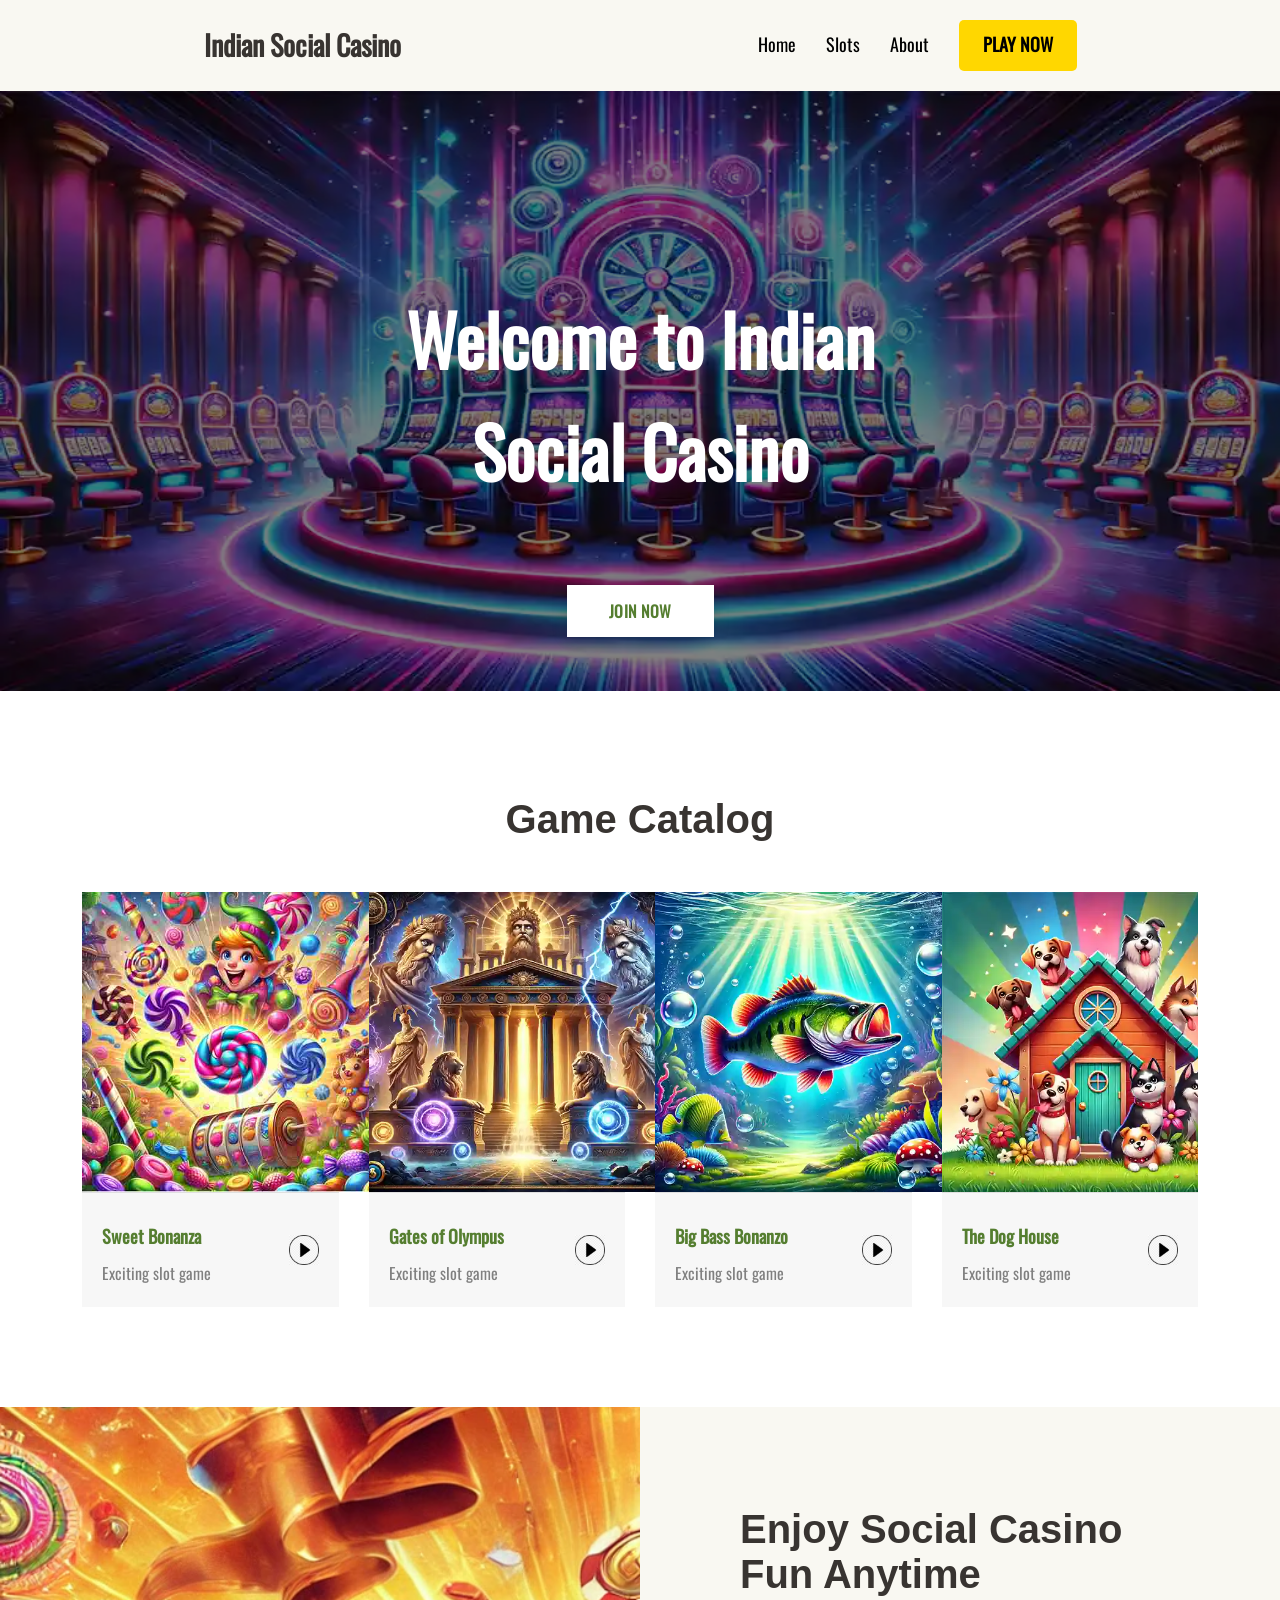
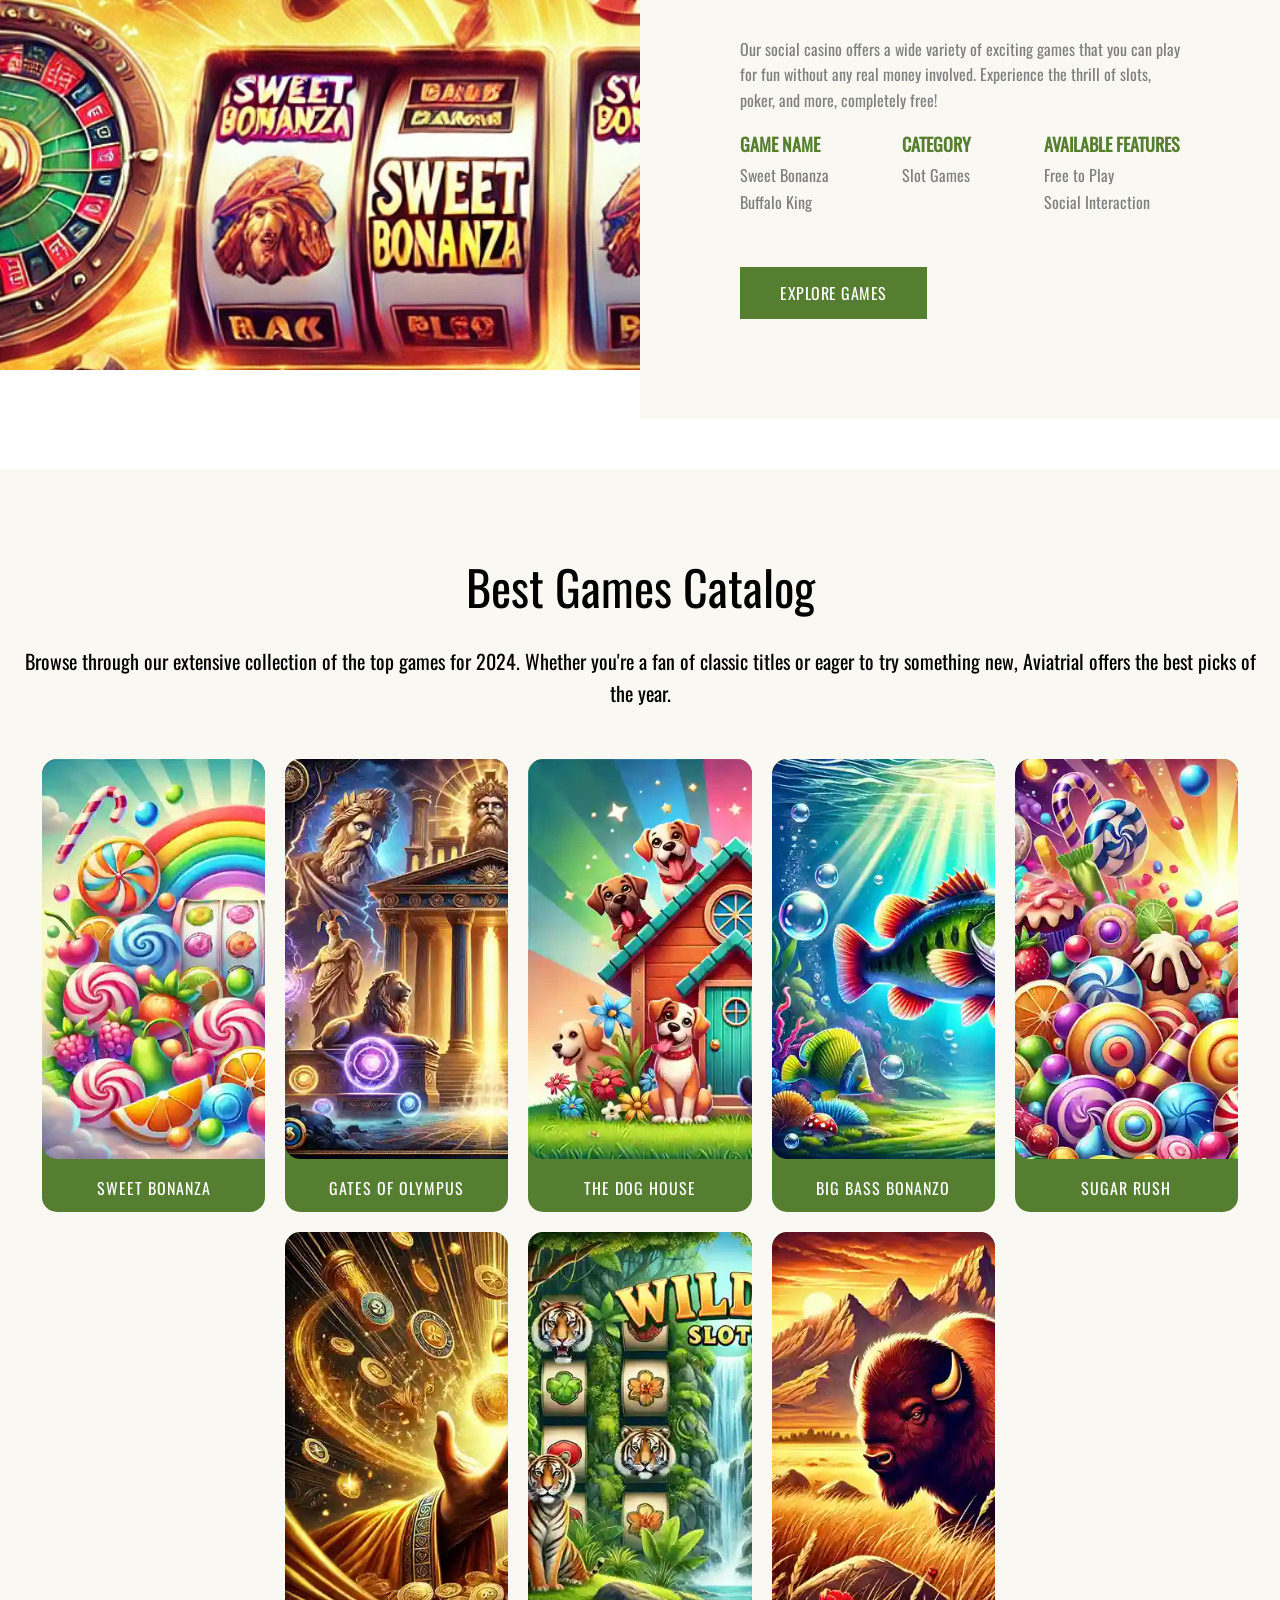
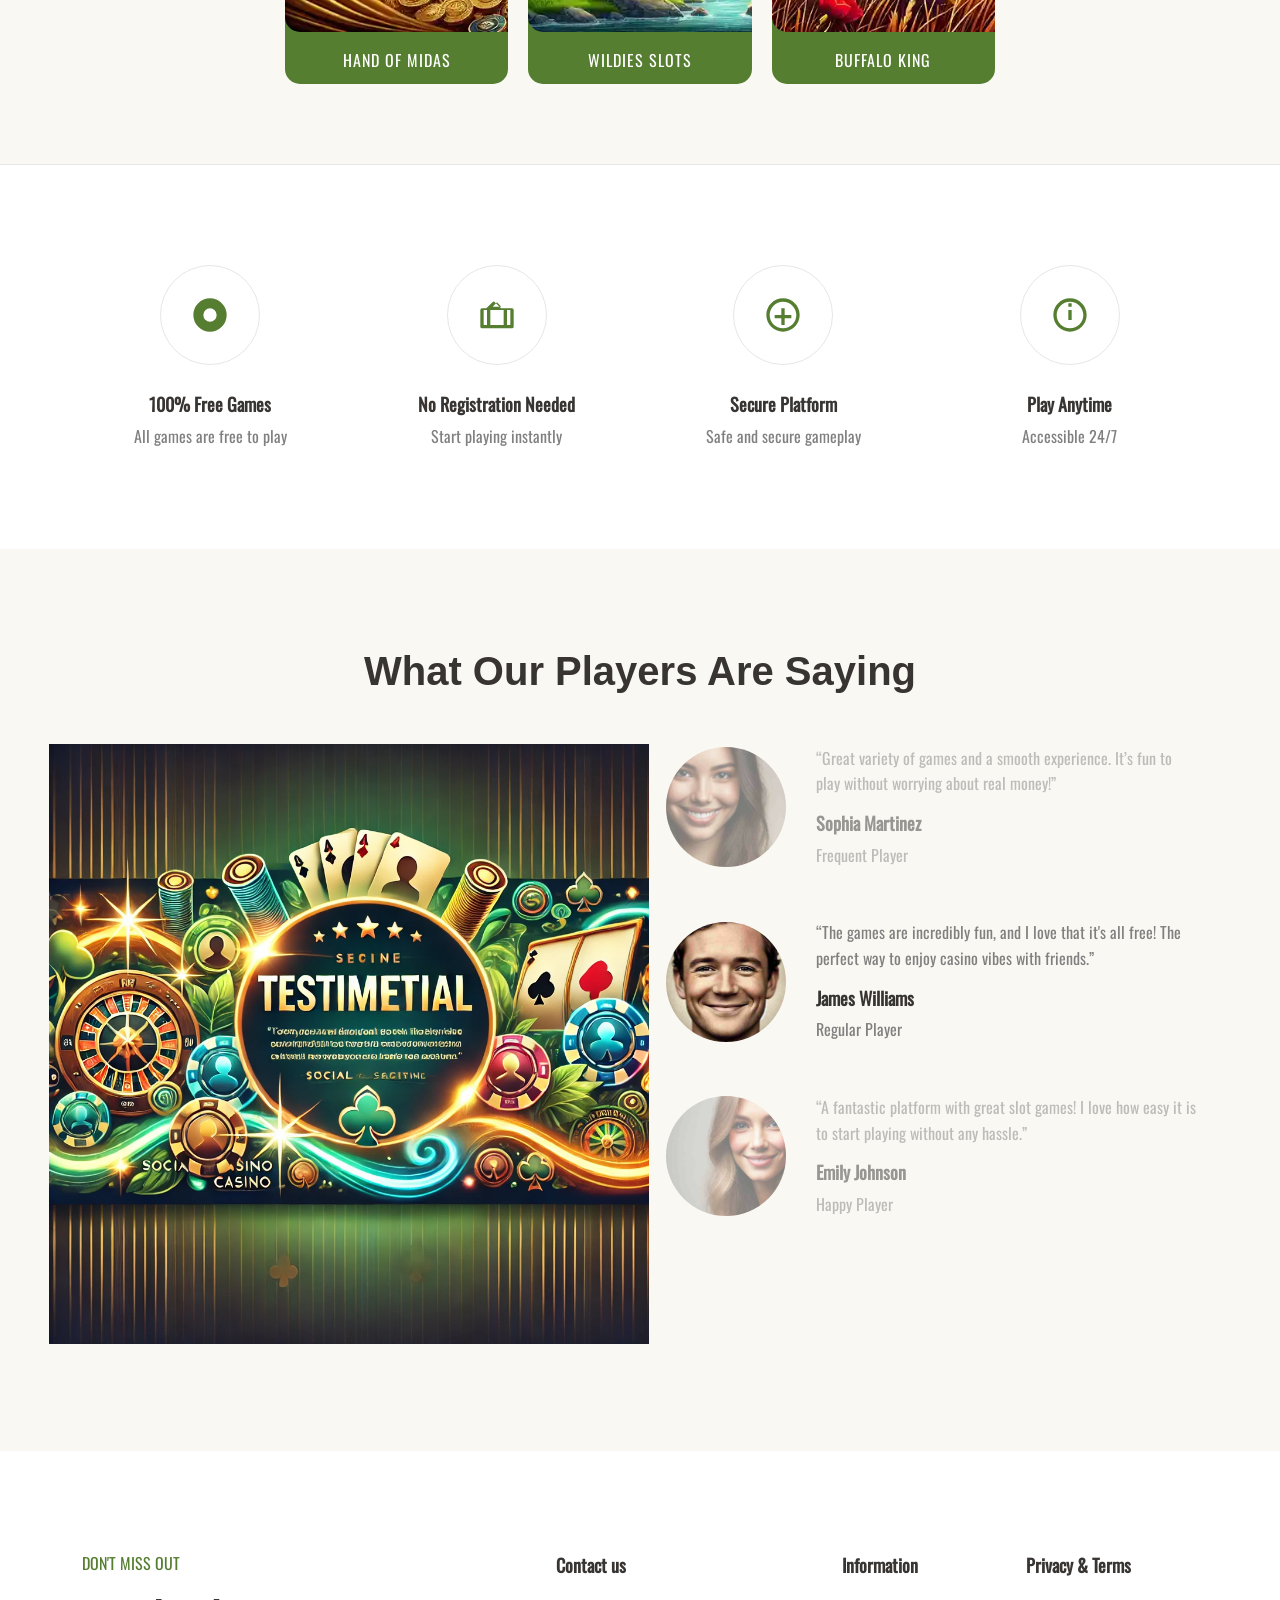
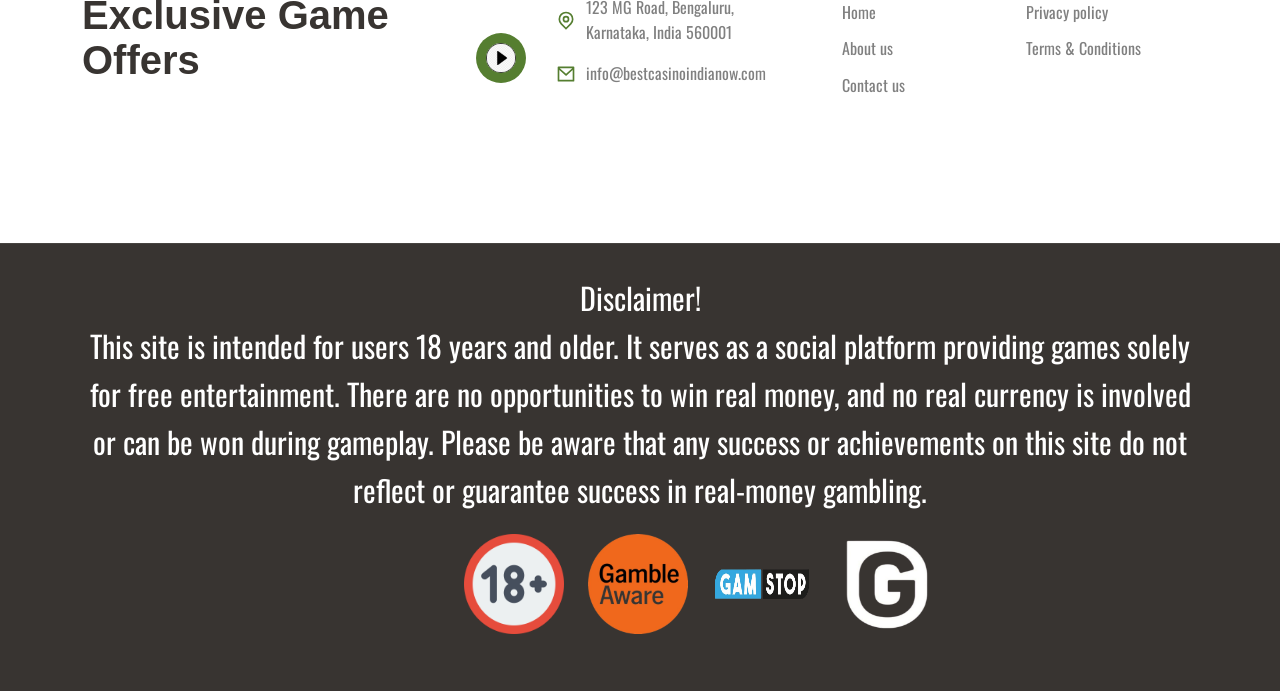
==== commit 9c0bcb7a: "1 1" ====
--- a/index.html
+++ b/index.html
@@ -1,306 +1,776 @@
-<!DOCTYPE html>
-<html lang="ru">
-<head>
-    <meta charset="UTF-8">
-    <meta name="viewport" content="width=device-width, initial-scale=1.0">
-    <link rel="preconnect" href="https://fonts.googleapis.com">
-    <link rel="preconnect" href="https://fonts.gstatic.com" crossorigin>
-    <link href="https://fonts.googleapis.com/css2?family=Karla:ital,wght@0,300;0,400;0,700;1,200;1,500&family=Open+Sans:wght@300;400;500;600;700&family=Oswald:wght@200;400;700&family=Poppins:wght@300;400;500;700&family=Roboto:wght@300;400;500;700&display=swap" rel="stylesheet">
-    <link rel="preconnect" href="https://fonts.googleapis.com">
-    <link rel="preconnect" href="https://fonts.gstatic.com" crossorigin>
-    <link href="https://fonts.googleapis.com/css2?family=Lato:ital,wght@0,300;0,400;0,700;1,700&display=swap" rel="stylesheet">
-    <!-- Bootstrap CSS -->
-    <link rel="stylesheet" href="https://cdn.jsdelivr.net/npm/bootstrap@4.6.1/dist/css/bootstrap.min.css" integrity="sha384-zCbKRCUGaJDkqS1kPbPd7TveP5iyJE0EjAuZQTgFLD2ylzuqKfdKlfG/eSrtxUkn" crossorigin="anonymous">
-    <link rel="stylesheet" href="https://unpkg.com/aos@next/dist/aos.css" />
-    <link rel="stylesheet" type="text/css" href="slick/slick.css"/>
-    <link rel="stylesheet" type="text/css" href="slick/slick-theme.css"/>
-    <link href="https://unpkg.com/aos@2.3.1/dist/aos.css" rel="stylesheet">
-    <title>Shoply</title>
-    <link rel="stylesheet" href="main.css">
-    
-</head>
-<body>
-    <header class="main_header">
-        <div class="container-fluid headd">
-            <div class="container head">
-                <div class="row">
-                    <div class="col-lg-1 offset-1">
-                        <a href="/">
-                            <img class="logo" src="/images/Shoply..png">
-                        </a>
-                    </div>
-                    <div class="col-lg-4 offset-2 navigation">
-                        <ul>
-                            <li><a href="#" class="home">Home</a></li>
-                            <div class="slash1"><p></p></div>
-                            <li><a href="/product/product.html" class="products">Products</a></li>
-                            <div class="slash2"><p></p></div>
-                            <li><a href="about/about.html" class="about">About</a></li>
-                        </ul>
-                    </div>
-                    <div class="col-lg-1 offset-1">
-                        <a href="/cart/cart.html">
-                            <img class="cart" src="/images/shopping-cart 7.png">
-                            <div class="design">
-                                <p>0</p>
-                            </div>
-                        </a>
-                    </div>
-                    <div class="col-lg-1">
-                        <a href="/login/login.html">
-                            <p class="main_login" >Login</p>
-                        </a>
-                    </div>
-                </div>
-            </div>
-        </div>
-    </header>
-    <header class="second_header">
-        <div class="container-fluid header_bg">
-            <div class="container">
-                <div class="row">
-                    <div class="col-4">
-                        <a href="#" class="logo">
-                            Shoply.
-                        </a>
-                    </div>
-                    <div class="col-lg-2 offset-6">
-                        <div class="burger-menu">
-                            <input id="menu-toggle" type="checkbox" />
-                            <label class="menu-btn" for="menu-toggle">
-                              <span></span>
-                            </label>
-                         
-                            <ul class="menubox">
-                                    <li><a class="menu-item" href="#">Home</a></li>
-                                    <li><a class="menu-item" href="#">About us</a></li>
-                                    <li><a class="menu-item" href="#">Blog</a></li>
-                                    <li><a class="menu-item" href="#">Articles</a></li>
-                                    <li><a class="menu-item" href="#">Contacts</a></li>
-                            </ul>
-                          </div>
-                    </div>
-                </div>
-            </div>
-        </div>
-    </header>
-    <div class="container" data-aos="fade-up">
-        <div class="row">
-            <div class="col-lg-5 offset-lg-1 main_text col-sm-12">
-                <p class="logitech">Logitech G Pro X Superlight</p>
-                <p class="lorem">Lorem ipsum dolor sit amet, consectetur adipiscing elit. Vestibulum nibh erat</p>
-                <a href="product/product.html">
-                    <p class="main_login" >Shop Now</p>
-                </a>
-            </div>
-            <div class="col-lg-5">
-                <img class="rectangle_171" src="/images/Rectangle 171.png">
-            </div>
-        </div>
-    </div>
-    <div class="container partners" data-aos="fade-up">
-        <div class="row">
-            <div class="col-lg-2 col-sm-9 offset-sm-3 offset-lg-5 ">
-                <p class="our">Our Partners</p>
-            </div> 
-        </div>
-        <div class="row">
-            <div class="col-lg-10 offset-lg-1 col-12 our_partners">
-                <a href="https://www.jpmorgan.com/PL/en/about-us">
-                    <img src="/images/jp-morgan-1.png">
-                </a>
-                <a href="https://www.oysho.com/pl/">
-                    <img class="parthners_png" src="/images/oysho-1.png">
-                </a>
-                <a href="https://www.pullandbear.com/">
-                    <img  src="/images/pull-bear-2.png">
-                </a>
-                <a href="https://www.fragrantica.ru/perfume/Ajmal/Rose-Wood-35894.html">
-                    <img class="parthners_png" src="/images/Vector.png">
-                </a>
-            </div>
-        </div>
-    </div>
-    <div data-aos="zoom-in" class="container-fluid  products">
-        <div class="container">
-            <div class="row">
-                <div class="col-lg-2 offset-lg-5">
-                    <p class="product">Product</p>
-                </div>
-            </div>
-        </div>
-        <div class="row">
-            <div class="col-lg-3 col-sm-6 tovar">
-                <a href="#">
-                    <div class="cool">
-                        <img src="/images/Rectangle 103.png">
-                        <a href="/detail/detail.html" class="detail">Detail</a>
-                        <a href="/cart/cart.html"><img class="cart_2" src="/images/shopping-cart 7.png"></a>
-                    </div>
-                </a>
-                
-            </div>
-            <div class="col-lg-3 col-sm-6 tovar">
-                <a href="#">
-                    <div class="cool">
-                        <img src="/images/Rectangle 103.png">
-                        <a href="/detail/detail.html" class="detail">Detail</a>
-                        <a href="/cart/cart.html"><img class="cart_2" src="/images/shopping-cart 7.png"></a>
-                    </div>
-                </a>
-            </div>
-            <div class="col-lg-3 col-sm-6 tovar">
-                <a href="#">
-                    <div class="cool">
-                        <img src="/images/Rectangle 103.png">
-                        <a href="/detail/detail.html" class="detail">Detail</a>
-                        <a href="/cart/cart.html"><img class="cart_2" src="/images/shopping-cart 7.png"></a>
-                    </div>
-                </a>
-            </div>
-            <div class="col-lg-3 col-sm-6 tovar">
-                <a href="#">
-                    <div class="cool">
-                        <img src="/images/Rectangle 103.png">
-                        <a href="/detail/detail.html" class="detail">Detail</a>
-                        <img class="cart_2" src="/images/shopping-cart 7.png">
-                    </div>
-                </a>
-            </div>
-        </div>
-        <div data-aos="zoom-in" class="row hidden_product">
-            <div class="col-lg-3 col-sm-6 tovar">
-                <a href="#">
-                    <div class="cool">
-                        <img src="/images/Rectangle 103.png">
-                        <a href="/detail/detail.html" class="detail">Detail</a>
-                        <a href="/cart/cart.html"><img class="cart_2" src="/images/shopping-cart 7.png"></a>
-                    </div>
-                </a>
-            </div>
-            <div class="col-lg-3 col-sm-6 tovar">
-                <a href="#">
-                    <div class="cool">
-                        <img src="/images/Rectangle 103.png">
-                        <a href="/detail/detail.html" class="detail">Detail</a>
-                        <a href="/cart/cart.html"><img class="cart_2" src="/images/shopping-cart 7.png"></a>
-                    </div>
-                </a>
-            </div>
-            <div class="col-lg-3 col-sm-6 tovar">
-                <a href="#">
-                    <div class="cool">
-                        <img src="/images/Rectangle 103.png">
-                        <a href="/detail/detail.html" class="detail">Detail</a>
-                        <img class="cart_2" src="/images/shopping-cart 7.png">
-                    </div>
-                </a>
-            </div>
-            <div class="col-lg-3 col-sm-6 tovar">
-                    <a href="detail/detail.html">
-                        <div class="cool">
-                            <img src="/images/Rectangle 103.png">
-                            <a href="/detail/detail.html" class="detail">Detail</a>
-                            <a href="/cart/cart.html"><img class="cart_2" src="/images/shopping-cart 7.png"></a>
-                        </div>
-                    </a>
-                </div>
-            </div>
-        </div>
-        <div data-aos="flip-up" class="container">
-            <div class="row">
-                <div class="col-lg-6 col-sm-12 offset-lg4">
-                    <p class="benefits">Benefits Using Our Service</p>
-                </div>
-            </div>
-            <div class="row">
-                <div class="col-lg-3 offset-1">
-                    <img class="group_261" src="/images/Group 261.png">
-                    <p class="best">Best Quality</p>
-                    <p class="lorem_1">Lorem ipsum dolor sit amet, consectetur adipiscing elit. Nunc consectetur, purus id </p>
-                </div>
-                <div class="col-lg-3 margin_left">
-                    <img class="group_261" src="/images//image 1181.png">
-                    <p class="best">Free Shipping</p>
-                    <p class="lorem_1">Lorem ipsum dolor sit amet, consectetur adipiscing elit. Nunc consectetur, purus id </p>
-                </div>
-                <div class="col-lg-3">
-                    <img class="group_261" src="/images/Group 265.png">
-                    <p class="best">Warranty</p>
-                    <p class="lorem_1">Lorem ipsum dolor sit amet, consectetur adipiscing elit. Nunc consectetur, purus id </p>
-                </div>
-            </div>
-        </div>
-        <div data-aos="zoom-in" class="container-fluid reviews">
-            <div class="container">
-                <div class="row">
-                    <div class="col-lg-6 col-sm-12 offset-lg-3">
-                        <p class="what">What Our Costumers Are Saying</p>
-                    </div>
-                </div>
-                <div class="row">
-                    <div class="col-lg-12 col-sm-12">
-                        <div class="slider"> 
-                            <div><div class="row">
-                                <div class="col-lg-4 col-sm-12 offset-lg-1">
-                                    <img clas="face_png" src="/images/Rectangle 115.png">
-                                </div>
-                                <div class="col-lg-5 col-sm-12 discribe ">
-                                    <div>
-                                        <p class="help">Help us Improve our productivity</p>
-                                        <p class="lorem_ipsum">“Lorem ipsum dolor sit amet, consectetur adipiscing elit. Nunc consectetur, purus id tincidunt feugiat, metus orci sagittis elit, quis tempor orci elit id arcu. Proin egestas bibendum efficitur.” </p>
-                                        <p class="member">Adriana Lopez</p>
-                                        <p class="client">Client</p>
-                                    </div>
-                                </div>
-                            </div>
-                        </div>
-                        <div>
-                            <div class="row">
-                                <div class="col-lg-4 col-sm-12 offset-1">
-                                    <img clas="face_png" src="/images/Rectangle 115.png">
-                                </div>
-                                <div class="col-lg-5 col-sm-12 discribe ">
-                                    <div>
-                                        <p class="help">Help us Improve our productivity</p>
-                                        <p class="lorem_ipsum">“Lorem ipsum dolor sit amet, consectetur adipiscing elit. Nunc consectetur, purus id tincidunt feugiat, metus orci sagittis elit, quis tempor orci elit id arcu. Proin egestas bibendum efficitur.” </p>
-                                        <p class="member">Adriana Lopez</p>
-                                        <p class="client">Client</p>
-                                    </div>
-                                </div>
-                            </div>
-                        </div>
-                    </div>
-                </div>
-            </div>
-        </div>
-    </div>
-    <footer>
-        <div class="container-fluid main_footer">
-            <div class="container footer_design">
-                <div class="row">
-                    <div class="col-lg-4">
-                        <p class="footer_shoply">Shoply.</p>
-                        <p class="copyright">© Copyright 2021. Created by OurTeam</p>
-                    </div>
-                    <div class="col-lg-3 offset-5 web">
-                        <ul>
-                            <li><a href="#"><img src="/images/Facebook.png"></a></li>
-                            <li><a href="#"><img src="/images/Instagram.png"></a></li>
-                            <li><a href="#"><img src="/images/Twitter.png"></a></li>
-                            <li><a href="#"><img src="/images/Youtube.png"></a></li>
-                        </ul>
-                    </div>
-                </div>
-            </div>
-        </footer>
-
-
-     
-        <script src="/libs/jquery-3.6.0.min.js"></script>
-        <script src="https://unpkg.com/aos@2.3.1/dist/aos.js"></script>   
-        <script type="text/javascript" src="/slick/slick.min.js"></script>
-        <script src="/js/main.js"></script>
-
-    </body>
-    </html>
+<!DOCTYPE html>
+<html lang="en">
+
+<head>
+    <meta charset="utf-8">
+    <meta name="description"
+        content="Welcome to Indian Social Online Casino✓ Social Online Casino Games ✓  Selected by Indians ✓ Best Choices for 2024" />
+    <meta name="viewport" content="width=device-width, initial-scale=1">
+    <!-- title -->
+    <title>Indian Social Online Casino</title>
+    <!-- favicon -->
+    <link rel="icon" type="image/x-icon" href="../assets/img/logo/logo.png">
+    <!-- bootstrap css -->
+    <link rel="stylesheet" type="text/css" href="assets/css/bootstrap.min.css">
+    <link rel="stylesheet" type="text/css" href="assets/css/bootstrap-icons.css">
+    <!-- magnific-popup css -->
+    <link rel="stylesheet" type="text/css" href="assets/css/magnific-popup.css">
+    <!-- fontawesome css -->
+    <link rel="stylesheet" type="text/css" href="assets/css/all.min.css">
+    <!--fether css -->
+    <link rel="stylesheet" type="text/css" href="assets/css/feather.css">
+    <!-- animate css -->
+    <link rel="stylesheet" type="text/css" href="assets/css/animate.min.css">
+    <!-- owl-carousel css -->
+    <link rel="stylesheet" type="text/css" href="assets/css/owl.carousel.min.css">
+    <link rel="stylesheet" type="text/css" href="assets/css/owl.theme.default.min.css">
+    <!-- swiper css -->
+    <link rel="stylesheet" type="text/css" href="assets/css/swiper-bundle.min.css">
+    <!-- slick slider css -->
+    <link rel="stylesheet" type="text/css" href="assets/css/slick.css">
+    <!-- collection css -->
+    <link rel="stylesheet" type="text/css" href="assets/css/collection.css">
+    <!-- blog css -->
+    <link rel="stylesheet" type="text/css" href="assets/css/blog.css">
+    <!-- other-pages css -->
+    <link rel="stylesheet" type="text/css" href="assets/css/other-pages.css">
+    <!-- product-page css -->
+    <link rel="stylesheet" type="text/css" href="assets/css/product-page.css">
+    <!-- style css -->
+    <link rel="stylesheet" type="text/css" href="assets/css/style.css">
+    <link rel="stylesheet" href="style.css">
+    <style>
+        html {
+            font-family: "Oswald";
+        }
+
+        * {
+            margin: 0;
+            padding: 0;
+            box-sizing: border-box;
+        }
+
+        body {
+            font-family: 'Oswald', sans-serif;
+            background-color: #ffffff;
+            line-height: 1.6;
+            overflow-x: hidden;
+            max-width: 100%;
+        }
+    </style>
+</head>
+
+<body>
+    <!-- header start -->
+    <header class="header">
+        <div class="logo">
+            <a href="../">Indian Social Casino</a>
+        </div>
+        <nav class="main-menu">
+            <ul>
+                <li><a href="../">Home</a></li>
+                <li><a href="..#slots">Slots</a></li>
+                <li><a href="../about/">About</a></li>
+                <li><a href="..#slots" class="cta-button">Play Now</a></li>
+            </ul>
+        </nav>
+    </header>
+    <!-- header end -->
+
+
+    <!-- main start -->
+    <main id="main-content">
+        <!-- home-slider start -->
+        <section class="slider-content">
+            <div class="home-slider swiper" id="home-slider">
+                <div class="swiper-wrapper">
+                    <div class="swiper-slide">
+                        <div class="slider-image-info">
+                            <div class="slider-image">
+                                <img src="../img/hero.webp" alt="slider1"
+                                    style="width: 100%; height: 600px; filter: brightness(50%);">
+                            </div>
+                            <div class="slider-text-content container">
+                                <div class="slider-text-info slider-content-center slider-text-center">
+                                    <h2><span>Welcome to Indian Social Casino</span></h2>
+                                </div>
+                                <div class="container slider-button-content">
+                                    <div class="row">
+                                        <div class="col">
+                                            <div class="slider-button slider-link-right">
+                                                <a href="..#slots" class="btn btn-style">Join Now</a>
+                                            </div>
+                                        </div>
+                                    </div>
+                                </div>
+                            </div>
+                        </div>
+                    </div>
+                </div>
+            </div>
+        </section>
+
+        <!-- home-slider end -->
+
+        <!-- category start -->
+        <section class="category-slider section-pt">
+            <div class="container">
+                <div class="row">
+                    <div class="col">
+                        <div class="section-capture">
+                            <div class="section-title">
+                                <h2>Game Catalog</h2>
+                            </div>
+                        </div>
+                        <div class="cat-slider owl-carousel owl-theme" id="category-slider">
+                            <div class="item">
+                                <div class="category-wrap banner-hover">
+                                    <a href="../games/games.html?game=sweet" class="cat-img-title banner-img">
+                                        <div class="cat-img">
+                                            <img src="../assets/img/cat/home-1-cate1.jpg" class="img-fluid"
+                                                alt="testi-1">
+                                        </div>
+                                        <div class="cat-content-info">
+                                            <div class="cat-content">
+                                                <h6><span class="cat-title">Sweet Bonanza</span></h6>
+                                                <span class="cat-count">Exciting slot game</span>
+                                            </div>
+                                            <div class="category-button">
+                                                <img src="/img/play.png" style="width: 30px; height: 30px;">
+                                            </div>
+                                        </div>
+                                    </a>
+                                </div>
+                            </div>
+                            <div class="item">
+                                <div class="category-wrap banner-hover">
+                                    <a href="../games/games.html?game=gates" class="cat-img-title banner-img">
+                                        <div class="cat-img">
+                                            <img src="../img/slot2.webp" class="img-fluid" alt="cat-4">
+                                        </div>
+                                        <div class="cat-content-info">
+                                            <div class="cat-content">
+                                                <h6><span class="cat-title">Gates of Olympus</span></h6>
+                                                <span class="cat-count">Exciting slot game</span>
+                                            </div>
+                                            <div class="category-button">
+                                                <img src="/img/play.png" style="width: 30px; height: 30px;">
+                                            </div>
+                                        </div>
+                                    </a>
+                                </div>
+                            </div>
+                            <div class="item">
+                                <div class="category-wrap banner-hover">
+                                    <a href="../games/games.html?game=bass" class="cat-img-title banner-img">
+                                        <div class="cat-img">
+                                            <img src="../img/slot4.webp" class="img-fluid" alt="cat-4">
+                                        </div>
+                                        <div class="cat-content-info">
+                                            <div class="cat-content">
+                                                <h6><span class="cat-title">Big Bass Bonanzo</span></h6>
+                                                <span class="cat-count">Exciting slot game</span>
+                                            </div>
+                                            <div class="category-button">
+                                                <img src="/img/play.png" style="width: 30px; height: 30px;">
+                                            </div>
+                                        </div>
+                                    </a>
+                                </div>
+                            </div>
+                            <div class="item">
+                                <div class="category-wrap banner-hover">
+                                    <a href="../games/games.html?game=dog" class="cat-img-title banner-img">
+                                        <div class="cat-img">
+                                            <img src="../img/slot3.webp" class="img-fluid" alt="cat-4">
+                                        </div>
+                                        <div class="cat-content-info">
+                                            <div class="cat-content">
+                                                <h6><span class="cat-title">The Dog House</span></h6>
+                                                <span class="cat-count">Exciting slot game</span>
+                                            </div>
+                                            <div class="category-button">
+                                                <img src="/img/play.png" style="width: 30px; height: 30px;">
+                                            </div>
+                                        </div>
+                                    </a>
+                                </div>
+                            </div>
+                        </div>
+                    </div>
+                </div>
+            </div>
+        </section>
+
+        <!-- category end -->
+        <!-- home-info start -->
+        <section class="banner-info-area section-pt">
+            <div class="banner-info-main">
+                <div class="banner-image">
+                    <div class="banner-bg-image" style="background-image: url('../img/features.webp');"></div>
+                    <div class="image-block">
+                        <span class="image">
+                            <img src="../img/features.webp" class="img-fluid" alt="info-banner">
+                        </span>
+                    </div>
+                </div>
+                <div class="banner-info">
+                    <div class="banner-text">
+                        <div class="section-capture">
+                            <div class="section-title">
+                                <h2>Enjoy Social Casino Fun Anytime</h2>
+                            </div>
+                        </div>
+                        <div class="info-details">
+                            <p class="description">Our social casino offers a wide variety of exciting games that you
+                                can play for fun without any real money involved. Experience the thrill of slots, poker,
+                                and more, completely free!</p>
+                            <div class="info-block">
+                                <ul class="info-ul">
+                                    <li class="info-li">
+                                        <div class="info-text">
+                                            <span class="info-title">Game Name</span>
+                                            <div class="text-item">
+                                                <p>Sweet Bonanza</p>
+                                                <p>Buffalo King</p>
+                                            </div>
+                                        </div>
+                                    </li>
+                                    <li class="info-li">
+                                        <div class="info-text">
+                                            <span class="info-title">Category</span>
+                                            <div class="text-item">
+                                                <p>Slot Games</p>
+                                            </div>
+                                        </div>
+                                    </li>
+                                    <li class="info-li">
+                                        <div class="info-text">
+                                            <span class="info-title">Available Features</span>
+                                            <div class="text-item">
+                                                <p>Free to Play</p>
+                                                <p>Social Interaction</p>
+                                            </div>
+                                        </div>
+                                    </li>
+                                </ul>
+                            </div>
+                        </div>
+                        <div class="banner-btn">
+                            <a href="..#slots" class="btn btn-style2">Explore Games</a>
+                        </div>
+                    </div>
+                </div>
+            </div>
+        </section>
+
+        <!-- home-info end -->
+        <!-- product start -->
+        <section id="slots" class="games-catalog">
+            <h2>Best Games Catalog</h2>
+            <p>Browse through our extensive collection of the top games for 2024. Whether you're a fan of classic titles
+                or
+                eager to try something new, Aviatrial offers the best picks of the year.</p>
+            <div class="slots_container">
+                <div class="item">
+                    <div class="for_img">
+                        <img src="../img/slot1.webp" alt="Slot" />
+
+                        <div class="hovered_info">
+                            <a href="../games/games.html?game=sweet">Play now</a>
+                        </div>
+                    </div>
+                    <p>Sweet Bonanza</p>
+                </div>
+                <div class="item">
+                    <div class="for_img">
+                        <img src="../img/slot2.webp" alt="Slot" />
+
+                        <div class="hovered_info">
+                            <a href="../games/games.html?game=gates">Play now</a>
+                        </div>
+                    </div>
+                    <p>Gates of Olympus</p>
+                </div>
+                <div class="item">
+                    <div class="for_img">
+                        <img src="../img/slot3.webp" alt="Slot" />
+
+                        <div class="hovered_info">
+                            <a href="../games/games.html?game=dog">Play now</a>
+                        </div>
+                    </div>
+                    <p>The Dog House</p>
+                </div>
+                <div class="item">
+                    <div class="for_img">
+                        <img src="../img/slot4.webp" alt="Slot" />
+
+                        <div class="hovered_info">
+                            <a href="../games/games.html?game=bass">Play now</a>
+                        </div>
+                    </div>
+                    <p>Big Bass Bonanzo</p>
+                </div>
+                <div class="item">
+                    <div class="for_img">
+                        <img src="../img/slot5.webp" alt="Slot" />
+
+                        <div class="hovered_info">
+                            <a href="../games/games.html?game=sugar">Play now</a>
+                        </div>
+                    </div>
+                    <p>Sugar Rush</p>
+                </div>
+                <div class="item">
+                    <div class="for_img">
+                        <img src="../img/slot6.webp" alt="Slot" />
+
+                        <div class="hovered_info">
+                            <a href="../games/games.html?game=hand">Play now</a>
+                        </div>
+                    </div>
+                    <p>Hand of Midas</p>
+                </div>
+                <div class="item">
+                    <div class="for_img">
+                        <img src="../img/slot7.webp" alt="Slot" />
+
+                        <div class="hovered_info">
+                            <a href="../games/games.html?game=wildies">Play now</a>
+                        </div>
+                    </div>
+                    <p>Wildies Slots</p>
+                </div>
+                <div class="item">
+                    <div class="for_img">
+                        <img src="../img/slot8.webp" alt="Slot" />
+
+                        <div class="hovered_info">
+                            <a href="../games/games.html?game=buffalo">Play now</a>
+                        </div>
+                    </div>
+                    <p>Buffalo King</p>
+                </div>
+            </div>
+        </section>
+        <!-- product end -->
+
+
+        <!-- our-service start -->
+        <section class="our-service-area section-ptb bt">
+            <div class="container">
+                <div class="row">
+                    <div class="col">
+                        <ul class="service-ul">
+                            <li class="service-li">
+                                <div class="ser-box">
+                                    <div class="ser-block">
+                                        <a>
+                                            <svg xmlns="http://www.w3.org/2000/svg" viewBox="0 0 24 24" width="1em"
+                                                height="1em">
+                                                <path fill="currentColor"
+                                                    d="M12 2a10 10 0 1 0 0 20a10 10 0 1 0 0-20zm0 14a4 4 0 1 1 0-8a4 4 0 0 1 0 8z" />
+                                            </svg>
+                                        </a>
+                                        <div class="service-text">
+                                            <h6>100% Free Games</h6>
+                                            <p>All games are free to play</p>
+                                        </div>
+                                    </div>
+                                </div>
+                            </li>
+                            <li class="service-li">
+                                <div class="ser-box">
+                                    <div class="ser-block">
+                                        <a>
+                                            <svg xmlns="http://www.w3.org/2000/svg" viewBox="0 0 24 24" width="1em"
+                                                height="1em">
+                                                <path fill="currentColor"
+                                                    d="M21 8h-6.586l-3.707-3.707a.996.996 0 0 0-1.414 0L5.586 8H3a1 1 0 0 0-1 1v10a1 1 0 0 0 1 1h18a1 1 0 0 0 1-1V9a1 1 0 0 0-1-1zM12 4.414L14.586 7H9.414L12 4.414zM4 18V9h2v9H4zm4 0V9h8v9H8zm10 0v-9h2v9h-2z" />
+                                            </svg>
+                                        </a>
+                                        <div class="service-text">
+                                            <h6>No Registration Needed</h6>
+                                            <p>Start playing instantly</p>
+                                        </div>
+                                    </div>
+                                </div>
+                            </li>
+                            <li class="service-li">
+                                <div class="ser-box">
+                                    <div class="ser-block">
+                                        <a>
+                                            <svg xmlns="http://www.w3.org/2000/svg" viewBox="0 0 24 24" width="1em"
+                                                height="1em">
+                                                <path fill="currentColor"
+                                                    d="M12 2C6.486 2 2 6.486 2 12s4.486 10 10 10s10-4.486 10-10S17.514 2 12 2zm0 18c-4.411 0-8-3.589-8-8s3.589-8 8-8s8 3.589 8 8s-3.589 8-8 8zm1-12h-2v4H7v2h4v4h2v-4h4v-2h-4V8z" />
+                                            </svg>
+                                        </a>
+                                        <div class="service-text">
+                                            <h6>Secure Platform</h6>
+                                            <p>Safe and secure gameplay</p>
+                                        </div>
+                                    </div>
+                                </div>
+                            </li>
+                            <li class="service-li">
+                                <div class="ser-box">
+                                    <div class="ser-block">
+                                        <a>
+                                            <svg xmlns="http://www.w3.org/2000/svg" viewBox="0 0 24 24" width="1em"
+                                                height="1em">
+                                                <path fill="currentColor"
+                                                    d="M12 2C6.486 2 2 6.486 2 12s4.486 10 10 10s10-4.486 10-10S17.514 2 12 2zm0 18c-4.411 0-8-3.589-8-8s3.589-8 8-8s8 3.589 8 8s-3.589 8-8 8zm-1-11v6h2v-6h-2zm0-4v2h2V5h-2z" />
+                                            </svg>
+                                        </a>
+                                        <div class="service-text">
+                                            <h6>Play Anytime</h6>
+                                            <p>Accessible 24/7</p>
+                                        </div>
+                                    </div>
+                                </div>
+                            </li>
+                        </ul>
+                    </div>
+                </div>
+            </div>
+        </section>
+
+
+        <!-- our-service end -->
+        <!-- testimonial start -->
+        <section class="testimonial-area section-ptb">
+            <div class="container">
+                <div class="row">
+                    <div class="col">
+                        <div class="section-capture tab">
+                            <div class="section-title">
+                                <h2><span>What Our Players Are Saying</span></h2>
+                            </div>
+                        </div>
+                        <div class="testi-customer">
+                            <div class="testi-wrpper">
+                                <div class="testi-wrap testi-title">
+                                    <div class="testi-title-info">
+                                        <span class="testi-img">
+                                            <img src="../img/testimetial.webp" class="img-fluid" alt="testi-banner">
+                                        </span>
+                                    </div>
+                                </div>
+                                <div class="testi-wrap testi-slider">
+                                    <div class="testi-slider-info">
+                                        <div class="testimonial-slider" id="testimonial-slider">
+                                            <div class="item">
+                                                <div class="testi-info">
+                                                    <div class="author-img-icon">
+                                                        <span class="testi-img">
+                                                            <img src="../assets/img/testi/test-1.jpg" class="img-fluid"
+                                                                alt="testi-1">
+                                                        </span>
+                                                    </div>
+                                                    <div class="testi-content">
+                                                        <div class="testi-desc">
+                                                            <p>“The games are incredibly fun, and I love that it's all
+                                                                free! The perfect way to enjoy casino vibes with
+                                                                friends.”</p>
+                                                        </div>
+                                                        <div class="author-info">
+                                                            <h6>James Williams</h6>
+                                                            <p>Regular Player</p>
+                                                        </div>
+                                                    </div>
+                                                </div>
+                                            </div>
+                                            <div class="item">
+                                                <div class="testi-info">
+                                                    <div class="author-img-icon">
+                                                        <span class="testi-img">
+                                                            <img src="../assets/img/testi/test-2.jpg" class="img-fluid"
+                                                                alt="testi-2">
+                                                        </span>
+                                                    </div>
+                                                    <div class="testi-content">
+                                                        <div class="testi-desc">
+                                                            <p>“A fantastic platform with great slot games! I love how
+                                                                easy it is to start playing without any hassle.”</p>
+                                                        </div>
+                                                        <div class="author-info">
+                                                            <h6>Emily Johnson</h6>
+                                                            <p>Happy Player</p>
+                                                        </div>
+                                                    </div>
+                                                </div>
+                                            </div>
+                                            <div class="item">
+                                                <div class="testi-info">
+                                                    <div class="author-img-icon">
+                                                        <span class="testi-img">
+                                                            <img src="../assets/img/testi/test-3.jpg" class="img-fluid"
+                                                                alt="testi-3">
+                                                        </span>
+                                                    </div>
+                                                    <div class="testi-content">
+                                                        <div class="testi-desc">
+                                                            <p>“I enjoy the community aspect of this casino. It’s fun to
+                                                                compete with my friends, and the games are top-notch.”
+                                                            </p>
+                                                        </div>
+                                                        <div class="author-info">
+                                                            <h6>Michael Davis</h6>
+                                                            <p>Social Player</p>
+                                                        </div>
+                                                    </div>
+                                                </div>
+                                            </div>
+                                            <div class="item">
+                                                <div class="testi-info">
+                                                    <div class="author-img-icon">
+                                                        <span class="testi-img">
+                                                            <img src="../assets/img/testi/test-4.jpg" class="img-fluid"
+                                                                alt="testi-4">
+                                                        </span>
+                                                    </div>
+                                                    <div class="testi-content">
+                                                        <div class="testi-desc">
+                                                            <p>“Great variety of games and a smooth experience. It’s fun
+                                                                to play without worrying about real money!”</p>
+                                                        </div>
+                                                        <div class="author-info">
+                                                            <h6>Sophia Martinez</h6>
+                                                            <p>Frequent Player</p>
+                                                        </div>
+                                                    </div>
+                                                </div>
+                                            </div>
+                                        </div>
+                                    </div>
+                                </div>
+                            </div>
+                        </div>
+                    </div>
+                </div>
+            </div>
+        </section>
+
+        <!-- testimonial start -->
+    </main>
+    <!-- main end -->
+
+
+    <!-- footer start -->
+    <div class="footer-area section-ptb">
+        <div class="container">
+            <div class="row">
+                <div class="col">
+                    <div class="footer-list">
+                        <ul class="footer-ul">
+                            <li class="footer-li deal-block">
+                                <div class="footer-deal">
+                                    <div class="section-capture">
+                                        <div class="section-title">
+                                            <span class="sub-title">Don't Miss Out</span>
+                                            <h2>Exclusive Game Offers</h2>
+                                        </div>
+                                        <div class="deal-button">
+                                            <a href="..#slots" class="deal-btn">
+                                                <img src="/img/play.png"
+                                                    style="width: 30px; height: 30px; border-radius: 50%;">
+                                            </a>
+                                        </div>
+                                    </div>
+                                </div>
+                            </li>
+                            <li class="footer-li footer-contact">
+                                <ul class="ftlist-ul">
+                                    <li class="ftlist-li">
+                                        <h2 class="ftlist-title">Contact us</h2>
+                                        <a data-bs-toggle="collapse" href="..#slots" class="ftlist-title">
+                                            <span>Contact us</span>
+                                            <span><i class="fa-solid fa-plus"></i></span>
+                                        </a>
+                                        <ul class="ftcontact-ul collapse" id="footer-contact">
+                                            <li class="ftcontact-li">
+                                                <div class="ft-contact-add">
+                                                    <span class="info-icon">
+                                                        <svg xmlns="http://www.w3.org/2000/svg" width="1em" height="1em"
+                                                            viewBox="0 0 24 24">
+                                                            <path fill="currentColor"
+                                                                d="m12 20.9l4.95-4.95a7 7 0 1 0-9.9 0zm0 2.828l-6.364-6.364a9 9 0 1 1 12.728 0zM12 13a2 2 0 1 0 0-4a2 2 0 0 0 0 4m0 2a4 4 0 1 1 0-8a4 4 0 0 1 0 8" />
+                                                        </svg>
+                                                    </span>
+                                                    <div class="info-block">
+                                                        <p>123 MG Road, Bengaluru,</p>
+                                                        <p>Karnataka, India 560001</p>
+                                                    </div>
+                                                </div>
+                                            </li>
+                                            <li class="ftcontact-li">
+                                                <div class="ft-contact-add">
+                                                    <span class="info-icon">
+                                                        <svg xmlns="http://www.w3.org/2000/svg" width="1em" height="1em"
+                                                            viewBox="0 0 24 24">
+                                                            <path fill="currentColor"
+                                                                d="M3 3h18a1 1 0 0 1 1 1v16a1 1 0 0 1-1 1H3a1 1 0 0 1-1-1V4a1 1 0 0 1 1-1m17 4.238l-7.928 7.1L4 7.216V19h16zM4.511 5l7.55 6.662L19.502 5z" />
+                                                        </svg>
+                                                    </span>
+                                                    <div class="info-block">
+                                                        <a href="mailto:info@bestcasinoindianow.com"
+                                                            class="ft-contact-address">info@bestcasinoindianow.com</a>
+                                                    </div>
+                                                </div>
+                                            </li>
+                                        </ul>
+                                    </li>
+                                </ul>
+                            </li>
+                            <li class="footer-li">
+                                <div class="menu-content">
+                                    <ul class="ftlist-ul">
+                                        <li class="ftlist-li">
+                                            <h2 class="ftlist-title">Information</h2>
+                                            <a data-bs-toggle="collapse" href="#footer-information"
+                                                class="ftlist-title">
+                                                <span>Information</span>
+                                                <span><i class="fa-solid fa-plus"></i></span>
+                                            </a>
+                                            <ul class="ftlink-ul collapse" id="footer-information">
+                                                <li class="ftlink-li">
+                                                    <a href="../">Home</a>
+                                                </li>
+                                                <li class="ftlink-li">
+                                                    <a href="../about/">About us</a>
+                                                </li>
+                                                <li class="ftlink-li">
+                                                    <a href="../contact/">Contact us</a>
+                                                </li>
+                                            </ul>
+                                        </li>
+                                    </ul>
+                                </div>
+                            </li>
+                            <li class="footer-li">
+                                <div class="menu-content">
+                                    <ul class="ftlist-ul">
+                                        <li class="ftlist-li">
+                                            <h2 class="ftlist-title">Privacy & Terms</h2>
+                                            <a data-bs-toggle="collapse" href="#footer-privacy" class="ftlist-title">
+                                                <span>Privacy & Terms</span>
+                                                <span><i class="fa-solid fa-plus"></i></span>
+                                            </a>
+                                            <ul class="ftlink-ul collapse" id="footer-privacy">
+
+                                                <li class="ftlink-li">
+                                                    <a href="../privacy/">Privacy policy</a>
+                                                </li>
+                                                <li class="ftlink-li">
+                                                    <a href="../terms/">Terms & Conditions</a>
+                                                </li>
+                                            </ul>
+                                        </li>
+                                    </ul>
+                                </div>
+                            </li>
+                        </ul>
+                    </div>
+                </div>
+            </div>
+        </div>
+    </div>
+    <!-- footer end -->
+
+
+    <!-- footer-copyright start -->
+    <footer class="ft-copyright-area bt">
+        <div class="container">
+            <div class="row">
+                <div class="col">
+                    <div class="ft-copyright">
+                        <h2 style="color: #ffffff; font-size: 30px; text-align: center;">Disclaimer!</h2>
+                        <p style="color: #ffffff; font-size: 30px; text-align: center; margin-bottom: 20px;">This site
+                            is intended for users 18 years and older.
+                            It serves as a social platform providing games solely for free entertainment.
+                            There are no opportunities to win real money, and no real currency is involved or can be won
+                            during gameplay.
+                            Please be aware that any success or achievements on this site do not reflect or guarantee
+                            success in real-money gambling.</p>
+                        <ul class="ft-copryright-ul">
+                            <li class="ft-copryright-li ft-copyright-text">
+                            </li>
+                            <div class="responsible-gaming_footer">
+                                <a><img src="../img/18.png"></a>
+                                <a href="https://begambleaware.org"><img src="../img/begamble.png"
+                                        alt="BeGambleAware"></a>
+                                <a href="https://www.gamstop.co.uk/"><img src="../img/gam-stop-removebg-preview.png"
+                                        alt="GamStop"></a>
+                                <a href="https://www.gamcare.org.uk/"><img src="../img/gam-care.png" alt="GamCare"></a>
+                            </div>
+                        </ul>
+                    </div>
+                </div>
+            </div>
+        </div>
+    </footer>
+    <!-- footer-copyright end -->
+    <!-- search-popup start -->
+    <div class="modal fade" id="searchmodal">
+        <div class="modal-dialog">
+            <div class="modal-content">
+                <div class="modal-body">
+                    <div class="container">
+                        <div class="row">
+                            <div class="col">
+                                <div class="crap-search">
+                                    <!-- search-button-close start -->
+                                    <div class="button-close">
+                                        <button type="button" class="search-close" data-bs-dismiss="modal"><svg
+                                                xmlns="http://www.w3.org/2000/svg" width="16" height="16"
+                                                fill="currentColor" class="bi bi-x-lg" viewBox="0 0 16 16">
+                                                <path fill-rule="evenodd"
+                                                    d="M13.854 2.146a.5.5 0 0 1 0 .708l-11 11a.5.5 0 0 1-.708-.708l11-11a.5.5 0 0 1 .708 0Z" />
+                                                <path fill-rule="evenodd"
+                                                    d="M2.146 2.146a.5.5 0 0 0 0 .708l11 11a.5.5 0 0 0 .708-.708l-11-11a.5.5 0 0 0-.708 0Z" />
+                                            </svg></button>
+                                    </div>
+                                    <!-- search-button-close end -->
+                                    <!-- search-form start -->
+                                    <form method="get" class="search-bar">
+                                        <div class="form-search">
+                                            <input name="q" placeholder="Search product here.." class="input-text"
+                                                required>
+                                            <a class="search-btn"><svg xmlns="http://www.w3.org/2000/svg" width="16"
+                                                    height="16" class="bi bi-search" viewBox="0 0 16 16">
+                                                    <path
+                                                        d="M11.742 10.344a6.5 6.5 0 1 0-1.397 1.398h-.001c.03.04.062.078.098.115l3.85 3.85a1 1 0 0 0 1.415-1.414l-3.85-3.85a1.007 1.007 0 0 0-.115-.1zM12 6.5a5.5 5.5 0 1 1-11 0 5.5 5.5 0 0 1 11 0z" />
+                                                </svg></a>
+                                        </div>
+                                    </form>
+                                    <!-- search-form end -->
+                                </div>
+                            </div>
+                        </div>
+                    </div>
+                </div>
+            </div>
+        </div>
+    </div>
+    <!-- search-popup end -->
+    <script src="assets/js/jquery-3.6.3.min.js"></script>
+    <script src="assets/js/popper.min.js"></script>
+    <script src="assets/js/bootstrap.min.js"></script>
+    <script src="assets/js/jquery.magnific-popup.min.js"></script>
+    <!-- owl-carousel js -->
+    <script src="assets/js/owl.carousel.min.js"></script>
+    <!-- swiper-slider js -->
+    <script src="assets/js/swiper-bundle.min.js"></script>
+    <!-- slick js -->
+    <script src="assets/js/slick.min.js"></script>
+    <!-- waypoints js -->
+    <script src="assets/js/waypoints.min.js"></script>
+    <!-- counter js -->
+    <script src="assets/js/counter.js"></script>
+    <!-- main js -->
+    <script src="assets/js/main.js"></script>
+</body>
+
+</html>
--- a/assets/css/feather.css
+++ b/assets/css/feather.css
@@ -0,0 +1,810 @@
+[class^="feather-"], [class*=" feather-"] {
+	font-family: 'feather' !important;
+	speak: none;
+	font-style: normal;
+	font-weight: normal;
+	font-variant: normal;
+	text-transform: none;
+	line-height: 1;
+	-webkit-font-smoothing: antialiased;
+	-moz-osx-font-smoothing: grayscale;
+}
+
+.feather-activity:before {
+	content: "\e900";
+}
+.feather-airplay:before {
+	content: "\e901";
+}
+.feather-alert-circle:before {
+	content: "\e902";
+}
+.feather-alert-octagon:before {
+	content: "\e903";
+}
+.feather-alert-triangle:before {
+	content: "\e904";
+}
+.feather-align-center:before {
+	content: "\e905";
+}
+.feather-align-justify:before {
+	content: "\e906";
+}
+.feather-align-left:before {
+	content: "\e907";
+}
+.feather-align-right:before {
+	content: "\e908";
+}
+.feather-anchor:before {
+	content: "\e909";
+}
+.feather-aperture:before {
+	content: "\e90a";
+}
+.feather-archive:before {
+	content: "\e90b";
+}
+.feather-arrow-down:before {
+	content: "\e90c";
+}
+.feather-arrow-down-circle:before {
+	content: "\e90d";
+}
+.feather-arrow-down-left:before {
+	content: "\e90e";
+}
+.feather-arrow-down-right:before {
+	content: "\e90f";
+}
+.feather-arrow-left:before {
+	content: "\e910";
+}
+.feather-arrow-left-circle:before {
+	content: "\e911";
+}
+.feather-arrow-right:before {
+	content: "\e912";
+}
+.feather-arrow-right-circle:before {
+	content: "\e913";
+}
+.feather-arrow-up:before {
+	content: "\e914";
+}
+.feather-arrow-up-circle:before {
+	content: "\e915";
+}
+.feather-arrow-up-left:before {
+	content: "\e916";
+}
+.feather-arrow-up-right:before {
+	content: "\e917";
+}
+.feather-at-sign:before {
+	content: "\e918";
+}
+.feather-award:before {
+	content: "\e919";
+}
+.feather-bar-chart:before {
+	content: "\e91a";
+}
+.feather-bar-chart-2:before {
+	content: "\e91b";
+}
+.feather-battery:before {
+	content: "\e91c";
+}
+.feather-battery-charging:before {
+	content: "\e91d";
+}
+.feather-bell:before {
+	content: "\e91e";
+}
+.feather-bell-off:before {
+	content: "\e91f";
+}
+.feather-bluetooth:before {
+	content: "\e920";
+}
+.feather-bold:before {
+	content: "\e921";
+}
+.feather-book:before {
+	content: "\e922";
+}
+.feather-book-open:before {
+	content: "\e923";
+}
+.feather-bookmark:before {
+	content: "\e924";
+}
+.feather-box:before {
+	content: "\e925";
+}
+.feather-briefcase:before {
+	content: "\e926";
+}
+.feather-calendar:before {
+	content: "\e927";
+}
+.feather-camera:before {
+	content: "\e928";
+}
+.feather-camera-off:before {
+	content: "\e929";
+}
+.feather-cast:before {
+	content: "\e92a";
+}
+.feather-check:before {
+	content: "\e92b";
+}
+.feather-check-circle:before {
+	content: "\e92c";
+}
+.feather-check-square:before {
+	content: "\e92d";
+}
+.feather-chevron-down:before {
+	content: "\e92e";
+}
+.feather-chevron-left:before {
+	content: "\e92f";
+}
+.feather-chevron-right:before {
+	content: "\e930";
+}
+.feather-chevron-up:before {
+	content: "\e931";
+}
+.feather-chevrons-down:before {
+	content: "\e932";
+}
+.feather-chevrons-left:before {
+	content: "\e933";
+}
+.feather-chevrons-right:before {
+	content: "\e934";
+}
+.feather-chevrons-up:before {
+	content: "\e935";
+}
+.feather-chrome:before {
+	content: "\e936";
+}
+.feather-circle:before {
+	content: "\e937";
+}
+.feather-clipboard:before {
+	content: "\e938";
+}
+.feather-clock:before {
+	content: "\e939";
+}
+.feather-cloud:before {
+	content: "\e93a";
+}
+.feather-cloud-drizzle:before {
+	content: "\e93b";
+}
+.feather-cloud-lightning:before {
+	content: "\e93c";
+}
+.feather-cloud-off:before {
+	content: "\e93d";
+}
+.feather-cloud-rain:before {
+	content: "\e93e";
+}
+.feather-cloud-snow:before {
+	content: "\e93f";
+}
+.feather-code:before {
+	content: "\e940";
+}
+.feather-codepen:before {
+	content: "\e941";
+}
+.feather-command:before {
+	content: "\e942";
+}
+.feather-compass:before {
+	content: "\e943";
+}
+.feather-copy:before {
+	content: "\e944";
+}
+.feather-corner-down-left:before {
+	content: "\e945";
+}
+.feather-corner-down-right:before {
+	content: "\e946";
+}
+.feather-corner-left-down:before {
+	content: "\e947";
+}
+.feather-corner-left-up:before {
+	content: "\e948";
+}
+.feather-corner-right-down:before {
+	content: "\e949";
+}
+.feather-corner-right-up:before {
+	content: "\e94a";
+}
+.feather-corner-up-left:before {
+	content: "\e94b";
+}
+.feather-corner-up-right:before {
+	content: "\e94c";
+}
+.feather-cpu:before {
+	content: "\e94d";
+}
+.feather-credit-card:before {
+	content: "\e94e";
+}
+.feather-crop:before {
+	content: "\e94f";
+}
+.feather-crosshair:before {
+	content: "\e950";
+}
+.feather-database:before {
+	content: "\e951";
+}
+.feather-delete:before {
+	content: "\e952";
+}
+.feather-disc:before {
+	content: "\e953";
+}
+.feather-dollar-sign:before {
+	content: "\e954";
+}
+.feather-download:before {
+	content: "\e955";
+}
+.feather-download-cloud:before {
+	content: "\e956";
+}
+.feather-droplet:before {
+	content: "\e957";
+}
+.feather-edit:before {
+	content: "\e958";
+}
+.feather-edit-2:before {
+	content: "\e959";
+}
+.feather-edit-3:before {
+	content: "\e95a";
+}
+.feather-external-link:before {
+	content: "\e95b";
+}
+.feather-eye:before {
+	content: "\e95c";
+}
+.feather-eye-off:before {
+	content: "\e95d";
+}
+.feather-facebook:before {
+	content: "\e95e";
+}
+.feather-fast-forward:before {
+	content: "\e95f";
+}
+.feather-feather:before {
+	content: "\e960";
+}
+.feather-file:before {
+	content: "\e961";
+}
+.feather-file-minus:before {
+	content: "\e962";
+}
+.feather-file-plus:before {
+	content: "\e963";
+}
+.feather-file-text:before {
+	content: "\e964";
+}
+.feather-film:before {
+	content: "\e965";
+}
+.feather-filter:before {
+	content: "\e966";
+}
+.feather-flag:before {
+	content: "\e967";
+}
+.feather-folder:before {
+	content: "\e968";
+}
+.feather-folder-minus:before {
+	content: "\e969";
+}
+.feather-folder-plus:before {
+	content: "\e96a";
+}
+.feather-gift:before {
+	content: "\e96b";
+}
+.feather-git-branch:before {
+	content: "\e96c";
+}
+.feather-git-commit:before {
+	content: "\e96d";
+}
+.feather-git-merge:before {
+	content: "\e96e";
+}
+.feather-git-pull-request:before {
+	content: "\e96f";
+}
+.feather-github:before {
+	content: "\e970";
+}
+.feather-gitlab:before {
+	content: "\e971";
+}
+.feather-globe:before {
+	content: "\e972";
+}
+.feather-grid:before {
+	content: "\e973";
+}
+.feather-hard-drive:before {
+	content: "\e974";
+}
+.feather-hash:before {
+	content: "\e975";
+}
+.feather-headphones:before {
+	content: "\e976";
+}
+.feather-heart:before {
+	content: "\e977";
+}
+.feather-help-circle:before {
+	content: "\e978";
+}
+.feather-home:before {
+	content: "\e979";
+}
+.feather-image:before {
+	content: "\e97a";
+}
+.feather-inbox:before {
+	content: "\e97b";
+}
+.feather-info:before {
+	content: "\e97c";
+}
+.feather-instagram:before {
+	content: "\e97d";
+}
+.feather-italic:before {
+	content: "\e97e";
+}
+.feather-layers:before {
+	content: "\e97f";
+}
+.feather-layout:before {
+	content: "\e980";
+}
+.feather-life-buoy:before {
+	content: "\e981";
+}
+.feather-link:before {
+	content: "\e982";
+}
+.feather-link-2:before {
+	content: "\e983";
+}
+.feather-linkedin:before {
+	content: "\e984";
+}
+.feather-list:before {
+	content: "\e985";
+}
+.feather-loader:before {
+	content: "\e986";
+}
+.feather-lock:before {
+	content: "\e987";
+}
+.feather-log-in:before {
+	content: "\e988";
+}
+.feather-log-out:before {
+	content: "\e989";
+}
+.feather-mail:before {
+	content: "\e98a";
+}
+.feather-map:before {
+	content: "\e98b";
+}
+.feather-map-pin:before {
+	content: "\e98c";
+}
+.feather-maximize:before {
+	content: "\e98d";
+}
+.feather-maximize-2:before {
+	content: "\e98e";
+}
+.feather-menu:before {
+	content: "\e98f";
+}
+.feather-message-circle:before {
+	content: "\e990";
+}
+.feather-message-square:before {
+	content: "\e991";
+}
+.feather-mic:before {
+	content: "\e992";
+}
+.feather-mic-off:before {
+	content: "\e993";
+}
+.feather-minimize:before {
+	content: "\e994";
+}
+.feather-minimize-2:before {
+	content: "\e995";
+}
+.feather-minus:before {
+	content: "\e996";
+}
+.feather-minus-circle:before {
+	content: "\e997";
+}
+.feather-minus-square:before {
+	content: "\e998";
+}
+.feather-monitor:before {
+	content: "\e999";
+}
+.feather-moon:before {
+	content: "\e99a";
+}
+.feather-more-horizontal:before {
+	content: "\e99b";
+}
+.feather-more-vertical:before {
+	content: "\e99c";
+}
+.feather-move:before {
+	content: "\e99d";
+}
+.feather-music:before {
+	content: "\e99e";
+}
+.feather-navigation:before {
+	content: "\e99f";
+}
+.feather-navigation-2:before {
+	content: "\e9a0";
+}
+.feather-octagon:before {
+	content: "\e9a1";
+}
+.feather-package:before {
+	content: "\e9a2";
+}
+.feather-paperclip:before {
+	content: "\e9a3";
+}
+.feather-pause:before {
+	content: "\e9a4";
+}
+.feather-pause-circle:before {
+	content: "\e9a5";
+}
+.feather-percent:before {
+	content: "\e9a6";
+}
+.feather-phone:before {
+	content: "\e9a7";
+}
+.feather-phone-call:before {
+	content: "\e9a8";
+}
+.feather-phone-forwarded:before {
+	content: "\e9a9";
+}
+.feather-phone-incoming:before {
+	content: "\e9aa";
+}
+.feather-phone-missed:before {
+	content: "\e9ab";
+}
+.feather-phone-off:before {
+	content: "\e9ac";
+}
+.feather-phone-outgoing:before {
+	content: "\e9ad";
+}
+.feather-pie-chart:before {
+	content: "\e9ae";
+}
+.feather-play:before {
+	content: "\e9af";
+}
+.feather-play-circle:before {
+	content: "\e9b0";
+}
+.feather-plus:before {
+	content: "\e9b1";
+}
+.feather-plus-circle:before {
+	content: "\e9b2";
+}
+.feather-plus-square:before {
+	content: "\e9b3";
+}
+.feather-pocket:before {
+	content: "\e9b4";
+}
+.feather-power:before {
+	content: "\e9b5";
+}
+.feather-printer:before {
+	content: "\e9b6";
+}
+.feather-radio:before {
+	content: "\e9b7";
+}
+.feather-refresh-ccw:before {
+	content: "\e9b8";
+}
+.feather-refresh-cw:before {
+	content: "\e9b9";
+}
+.feather-repeat:before {
+	content: "\e9ba";
+}
+.feather-rewind:before {
+	content: "\e9bb";
+}
+.feather-rotate-ccw:before {
+	content: "\e9bc";
+}
+.feather-rotate-cw:before {
+	content: "\e9bd";
+}
+.feather-rss:before {
+	content: "\e9be";
+}
+.feather-save:before {
+	content: "\e9bf";
+}
+.feather-scissors:before {
+	content: "\e9c0";
+}
+.feather-search:before {
+	content: "\e9c1";
+}
+.feather-send:before {
+	content: "\e9c2";
+}
+.feather-server:before {
+	content: "\e9c3";
+}
+.feather-settings:before {
+	content: "\e9c4";
+}
+.feather-share:before {
+	content: "\e9c5";
+}
+.feather-share-2:before {
+	content: "\e9c6";
+}
+.feather-shield:before {
+	content: "\e9c7";
+}
+.feather-shield-off:before {
+	content: "\e9c8";
+}
+.feather-shopping-bag:before {
+	content: "\e9c9";
+}
+.feather-shopping-cart:before {
+	content: "\e9ca";
+}
+.feather-shuffle:before {
+	content: "\e9cb";
+}
+.feather-sidebar:before {
+	content: "\e9cc";
+}
+.feather-skip-back:before {
+	content: "\e9cd";
+}
+.feather-skip-forward:before {
+	content: "\e9ce";
+}
+.feather-slack:before {
+	content: "\e9cf";
+}
+.feather-slash:before {
+	content: "\e9d0";
+}
+.feather-sliders:before {
+	content: "\e9d1";
+}
+.feather-smartphone:before {
+	content: "\e9d2";
+}
+.feather-speaker:before {
+	content: "\e9d3";
+}
+.feather-square:before {
+	content: "\e9d4";
+}
+.feather-star:before {
+	content: "\e9d5";
+}
+.feather-stop-circle:before {
+	content: "\e9d6";
+}
+.feather-sun:before {
+	content: "\e9d7";
+}
+.feather-sunrise:before {
+	content: "\e9d8";
+}
+.feather-sunset:before {
+	content: "\e9d9";
+}
+.feather-tablet:before {
+	content: "\e9da";
+}
+.feather-tag:before {
+	content: "\e9db";
+}
+.feather-target:before {
+	content: "\e9dc";
+}
+.feather-terminal:before {
+	content: "\e9dd";
+}
+.feather-thermometer:before {
+	content: "\e9de";
+}
+.feather-thumbs-down:before {
+	content: "\e9df";
+}
+.feather-thumbs-up:before {
+	content: "\e9e0";
+}
+.feather-toggle-left:before {
+	content: "\e9e1";
+}
+.feather-toggle-right:before {
+	content: "\e9e2";
+}
+.feather-trash:before {
+	content: "\e9e3";
+}
+.feather-trash-2:before {
+	content: "\e9e4";
+}
+.feather-trending-down:before {
+	content: "\e9e5";
+}
+.feather-trending-up:before {
+	content: "\e9e6";
+}
+.feather-triangle:before {
+	content: "\e9e7";
+}
+.feather-truck:before {
+	content: "\e9e8";
+}
+.feather-tv:before {
+	content: "\e9e9";
+}
+.feather-twitter:before {
+	content: "\e9ea";
+}
+.feather-type:before {
+	content: "\e9eb";
+}
+.feather-umbrella:before {
+	content: "\e9ec";
+}
+.feather-underline:before {
+	content: "\e9ed";
+}
+.feather-unlock:before {
+	content: "\e9ee";
+}
+.feather-upload:before {
+	content: "\e9ef";
+}
+.feather-upload-cloud:before {
+	content: "\e9f0";
+}
+.feather-user:before {
+	content: "\e9f1";
+}
+.feather-user-check:before {
+	content: "\e9f2";
+}
+.feather-user-minus:before {
+	content: "\e9f3";
+}
+.feather-user-plus:before {
+	content: "\e9f4";
+}
+.feather-user-x:before {
+	content: "\e9f5";
+}
+.feather-users:before {
+	content: "\e9f6";
+}
+.feather-video:before {
+	content: "\e9f7";
+}
+.feather-video-off:before {
+	content: "\e9f8";
+}
+.feather-voicemail:before {
+	content: "\e9f9";
+}
+.feather-volume:before {
+	content: "\e9fa";
+}
+.feather-volume-1:before {
+	content: "\e9fb";
+}
+.feather-volume-2:before {
+	content: "\e9fc";
+}
+.feather-volume-x:before {
+	content: "\e9fd";
+}
+.feather-watch:before {
+	content: "\e9fe";
+}
+.feather-wifi:before {
+	content: "\e9ff";
+}
+.feather-wifi-off:before {
+	content: "\ea00";
+}
+.feather-wind:before {
+	content: "\ea01";
+}
+.feather-x:before {
+	content: "\ea02";
+}
+.feather-x-circle:before {
+	content: "\ea03";
+}
+.feather-x-square:before {
+	content: "\ea04";
+}
+.feather-youtube:before {
+	content: "\ea05";
+}
+.feather-zap:before {
+	content: "\ea06";
+}
+.feather-zap-off:before {
+	content: "\ea07";
+}
+.feather-zoom-in:before {
+	content: "\ea08";
+}
+.feather-zoom-out:before {
+	content: "\ea09";
+}
--- a/assets/css/collection.css
+++ b/assets/css/collection.css
@@ -0,0 +1,987 @@
+/*==============================
+    collection-left/right css
+==============================*/
+/* collection-template css */
+.main-content-wrap .pro-grli-wrapper.left-side-wrap, 
+.main-content-wrap .pro-grli-wrapper.right-side-wrap {
+    display: flex;
+    flex-wrap: wrap;
+    align-items: flex-start;
+    margin: -30px -15px 0px;
+}
+.main-content-wrap .pro-grli-wrapper.left-side-wrap {
+    flex-direction: row-reverse;
+}
+.main-content-wrap .pro-grli-wrapper.right-side-wrap {
+    flex-direction: row;
+}
+.main-content-wrap .pro-grli-wrapper.left-side-wrap .pro-grli-wrap, 
+.main-content-wrap .pro-grli-wrapper.right-side-wrap .pro-grli-wrap {
+    margin: 30px 0px 0px;
+    padding: 0px 15px;
+}
+.main-content-wrap .pro-grli-wrapper.left-side-wrap .pro-grli-wrap.product-grid, 
+.main-content-wrap .pro-grli-wrapper.right-side-wrap .pro-grli-wrap.product-grid {
+    width: 75%;
+}
+.main-content-wrap .pro-grli-wrapper.left-side-wrap .pro-grli-wrap.product-sidebar, 
+.main-content-wrap .pro-grli-wrapper.right-side-wrap .pro-grli-wrap.product-sidebar {
+    width: 25%;
+}
+@media (max-width: 1199px) {
+    .main-content-wrap .pro-grli-wrapper.left-side-wrap .pro-grli-wrap.product-grid, 
+    .main-content-wrap .pro-grli-wrapper.right-side-wrap .pro-grli-wrap.product-grid {
+        width: 66.67%;
+    }
+    .main-content-wrap .pro-grli-wrapper.left-side-wrap .pro-grli-wrap.product-sidebar, 
+    .main-content-wrap .pro-grli-wrapper.right-side-wrap .pro-grli-wrap.product-sidebar {
+        width: 33.33%;
+    }
+}
+@media (max-width: 991px) {
+    .main-content-wrap .pro-grli-wrapper.left-side-wrap,
+    .main-content-wrap .pro-grli-wrapper.right-side-wrap {
+      margin: -30px 0px 0px;
+    }
+    .main-content-wrap .pro-grli-wrapper.left-side-wrap .pro-grli-wrap,
+    .main-content-wrap .pro-grli-wrapper.right-side-wrap .pro-grli-wrap {
+      margin: 0px;
+      padding: 0px;
+    }
+    .main-content-wrap .pro-grli-wrapper.left-side-wrap .pro-grli-wrap.product-grid,
+    .main-content-wrap .pro-grli-wrapper.right-side-wrap .pro-grli-wrap.product-grid {
+      width: 100%;
+    }
+    .main-content-wrap .pro-grli-wrapper.left-side-wrap .pro-grli-wrap.product-sidebar,
+    .main-content-wrap .pro-grli-wrapper.right-side-wrap .pro-grli-wrap.product-sidebar {
+      width: unset;
+    }
+}
+
+/************************************* product-sideba start *************************************/
+/*==============================
+    product-sidebar css
+==============================*/
+/* side-sidebar css */
+.shop-sidebar-inner form .shop-sidebar {
+    margin: 28px 0px 0px;
+    padding: 28px 0px 0px;
+    border-top: 1px solid var(--border-color);
+}
+.shop-sidebar-inner form .shop-sidebar:first-child {
+    margin: 0px;
+    padding: 0px;
+    border-top: none;
+}
+.shop-sidebar-inner .shop-sidebar.shop-collection {
+    margin-bottom: 30px;
+    padding: 0px 0px 30px;
+    border-bottom: 1px solid var(--border-color);
+}
+
+/* side-sidebar shop-title css */
+.shop-sidebar .shop-title {
+    position: relative;
+    font-size: 18px;
+    line-height: 1;
+}
+.shop-sidebar a.shop-title-lg {
+    display: none;
+}
+
+/*  shop-element css */
+.shop-sidebar .shop-element {
+    margin: 25px 0px 0px;
+}
+.shop-sidebar .shop-element.collapse:not(.show) {
+    display: block;
+}
+@media (max-width: 991px) {
+    .shop-sidebar-inner form .shop-sidebar:first-child {
+        margin: 20px 0px 0px;
+        padding: 28px 0px 0px;
+        border-top: 1px solid var(--border-color);
+    }
+    .shop-sidebar a.shop-title-lg {
+        display:  flex;
+        justify-content: space-between;
+    }
+    .shop-sidebar .shop-title {
+        display: none;
+    }
+    .shop-sidebar a.shop-title-lg[aria-expanded="true"] {
+        color: var(--primary-font-color);
+    }
+    .shop-sidebar a.shop-title-lg[aria-expanded=true] i {
+        -webkit-transform: rotate(180deg);
+        -o-transform: rotate(180deg);
+        transform: rotate(180deg);
+    }
+    .shop-sidebar .shop-element.collapse:not(.show) {
+        display: none;
+    }
+}
+  
+/*==============================
+    shop-element css css
+==============================*/
+.shop-sidebar .shop-element ul.brand-ul {
+    max-height: 257px;
+    overflow-y: auto;
+}
+.shop-sidebar .shop-element ul.brand-ul li.cat-checkbox {
+    padding: 14px 0px 0px;
+}
+.shop-sidebar .shop-element ul.brand-ul li.cat-checkbox:first-child {
+    padding: 0px;
+}
+
+/*  side-sidebar checkbox css */
+.shop-sidebar .shop-element ul.brand-ul li.cat-checkbox .checkbox-label {
+    color: var(--paragraph-font-color);
+    font-size: 16px;
+    display: flex;
+    align-items: center;
+    justify-content: space-between;
+    position: relative;
+    padding: 0px 10px 0px 25px;
+    -webkit-transition: all 0s ease-in-out 0s;
+    -o-transition: all 0s ease-in-out 0s;
+    transition: all 0s ease-in-out 0s;
+}
+.shop-sidebar .shop-element ul.brand-ul li.cat-checkbox label.checkbox-label {
+    margin-bottom: 0px;
+}
+.shop-sidebar .shop-element ul.brand-ul li.cat-checkbox .checkbox-label span.check-name {
+    color: var(--paragraph-font-color);
+    width: 100%;
+    text-overflow: ellipsis;
+    white-space: nowrap;
+    overflow: hidden;
+}
+.shop-sidebar .shop-element ul.brand-ul li.cat-checkbox input.cust-checkbox, 
+.shop-sidebar .shop-element ul.brand-ul li.cat-checkbox .checkbox-label input.cust-checkbox {
+    position: absolute;
+    opacity: 0;
+    cursor: pointer;
+    width: 0;
+    height: 0;
+}
+
+/* sidebar check-box css */
+.shop-sidebar .shop-element ul.brand-ul li.cat-checkbox .checkbox-label .cust-check {
+    position: absolute;
+    left: 0px;
+    width: 17px;
+    height: 17px;
+    background-color: var(--body-bgcolor);
+    display: flex;
+    align-items: center;
+    justify-content: center;
+    border: 1px solid var(--border-color);
+    border-radius: var(--border-radius);
+    overflow: hidden;
+}
+.shop-sidebar .shop-element ul.brand-ul li.cat-checkbox .checkbox-label .cust-check::after {
+    display: none;
+    content: "\F26E";
+    font-family: bootstrap-icons !important;
+    color: var(--font-color-header);
+    font-size: 16px;
+}
+.shop-sidebar .shop-element ul.brand-ul li.cat-checkbox:hover .checkbox-label span.cust-check::after, 
+.shop-sidebar .shop-element ul.brand-ul li.cat-checkbox .checkbox-label input.cust-checkbox:checked ~ span.cust-check::after {
+    display: block;
+}
+
+/* filter side-sidebar checkbox disable css */
+.shop-sidebar .shop-element ul.brand-ul li.cat-checkbox .checkbox-label input.cust-checkbox[disabled] ~ span.filter-name,
+.shop-sidebar .shop-element ul.brand-ul li.cat-checkbox .checkbox-label input.cust-checkbox[disabled] ~ span.count-check,
+.shop-sidebar .shop-element ul.brand-ul li.cat-checkbox .checkbox-label input.cust-checkbox[disabled] ~ span.cust-check::after {
+    opacity: 0.5;
+}
+.shop-sidebar .shop-element ul.brand-ul li.cat-checkbox .checkbox-label input.cust-checkbox[disabled] ~ span.cust-check {
+    cursor: not-allowed;
+}
+
+/*==============================
+    filter-element css
+==============================*/
+.shop-sidebar .filter-element {
+    margin: 30px 0px 0px;
+}
+.shop-sidebar .filter-element.collapse:not(.show) {
+    display: block;
+}
+.shop-sidebar .filter-element ul.scrollbar {
+    max-height: 257px;
+    overflow-y: auto;
+}
+.shop-sidebar .filter-element ul.scrollbar li {
+    padding: 15px 0px 0px;
+}
+.shop-sidebar .filter-element ul.scrollbar li:first-of-type {
+    padding: 0px;
+}
+
+/* filter-element side-sidebar checkbox css */
+.shop-sidebar .filter-element ul.scrollbar li .cust-checkbox-label {
+    color: var(--paragraph-font-color);
+    font-size: 16px;
+    display: flex;
+    align-items: center;
+    justify-content: space-between;
+    position: relative;
+    padding: 0px 0px 0px 25px;
+    cursor: pointer;
+    -webkit-user-select: none;
+    -moz-user-select: none;
+    -ms-user-select: none;
+    user-select: none;
+    -webkit-transition: all 0s ease-in-out 0s;
+    -o-transition: all 0s ease-in-out 0s;
+    transition: all 0s ease-in-out 0s;
+}
+.shop-sidebar .filter-element ul.scrollbar li label.cust-checkbox-label {
+    margin: 0px;
+}
+.shop-sidebar .filter-element ul.scrollbar li .cust-checkbox-label span.filter-name {
+    color: var(--paragraph-font-color);
+    width: 100%;
+    text-overflow: ellipsis;
+    white-space: nowrap;
+    overflow: hidden;
+}
+.shop-sidebar .filter-element ul.scrollbar li input.cust-checkbox, 
+.shop-sidebar .filter-element ul.scrollbar li .cust-checkbox-label input.cust-checkbox  {
+    position: absolute;
+    opacity: 0;
+    cursor: pointer;
+    width: 0;
+    height: 0;
+}
+.shop-sidebar .filter-element ul.scrollbar li .cust-checkbox-label .cust-check {
+    position: absolute;
+    left: 0px;
+    width: 17px;
+    height: 17px;
+    background-color: var(--body-bgcolor);
+    display: flex;
+    align-items: center;
+    justify-content: center;
+    border: 1px solid var(--border-color);
+    border-radius: var(--border-radius);
+    overflow: hidden;
+}
+.shop-sidebar .filter-element ul.scrollbar li .cust-checkbox-label .cust-check::after {
+    display: none;
+    content: "\F26E";
+    font-family: bootstrap-icons !important;
+    color: var(--font-color-header);
+    font-size: 16px;
+}
+.shop-sidebar .filter-element ul.scrollbar li:hover .cust-checkbox-label span.cust-check::after, 
+.shop-sidebar .filter-element ul.scrollbar li .cust-checkbox-label input.cust-checkbox:checked ~ span.cust-check::after {
+    display: block;
+}
+
+/* filter side-sidebar checkbox disable css */
+.shop-sidebar .filter-element ul.scrollbar li .cust-checkbox-label input.cust-checkbox[disabled] ~ span.filter-name,
+.shop-sidebar .filter-element ul.scrollbar li .cust-checkbox-label input.cust-checkbox[disabled] ~ span.count-check,
+.shop-sidebar .filter-element ul.scrollbar li .cust-checkbox-label input.cust-checkbox[disabled] ~ span.cust-check::after {
+    opacity: 0.5;
+}
+.shop-sidebar .filter-element ul.scrollbar li .cust-checkbox-label input.cust-checkbox[disabled] ~ span.cust-check {
+    cursor: not-allowed;
+}
+
+/* sidebar-filter css */
+.shop-sidebar .filter-info {
+    position: relative;
+    display: flex;
+    align-items: center;
+    justify-content: space-between;
+    margin: 21px 0px 0px;
+}
+.shop-sidebar.sidebar-filter .filter-info {
+    margin: 22px 0px 0px;
+}   
+.shop-sidebar .filter-info span {
+    color: var(--paragraph-font-color);
+}
+
+/* loading-spinner css */
+.shop-sidebar .filter-info .loading-spinner {
+    display: none;
+    width: 20px;
+    position: absolute;
+    right: 0px;
+    bottom: 50%;
+    transform: translateY(50%);
+}
+.shop-sidebar .filter-info .loading-spinner svg.spinner {
+    animation: spin 1s linear infinite;
+}
+.shop-sidebar .filter-info .loading-spinner svg.spinner circle.path {
+    stroke: var(--heading-font-color);
+    stroke-dashoffset: 0;
+    stroke-dasharray: 280;
+    transform-origin: center;
+    animation: dash 1s ease-in-out infinite;
+}
+
+/* sidebar reset css */
+ .shop-sidebar .filter-info a {
+    color: var(--paragraph-font-color);
+    border-bottom: 1px solid ;
+    opacity: 0.7;
+}
+.shop-sidebar .filter-info a:hover {
+    opacity: 1;
+} 
+
+/*=====================================
+   sidebar price css
+======================================*/
+/* sidebar price css */
+.shop-sidebar-inner form .shop-sidebar.sidebar-price {
+    margin: 24px 0px 0px;
+}
+.shop-sidebar .price-wrap {
+    margin: 31px 0px 0px;
+}
+.shop-sidebar .price-wrap.collapse:not(.show) {
+    display: block;
+}
+.shop-sidebar .price-wrap .price-range {
+    display: block;
+}
+.shop-sidebar .price-wrap .price-range .price-range-group {
+    position: relative;
+    margin: 0px 0px 29px;
+}
+.shop-sidebar .price-wrap .price-range .group-range {
+    --range-min: .0%;
+    --range-max: 100.0%;
+    height: 2px;
+    background: linear-gradient(to right, var(--heading-font-color), var(--heading-font-color), var(--heading-font-color), var(--heading-font-color));
+}
+
+/* price-input-group css */
+.shop-sidebar .price-wrap .price-range .price-input-group {
+    display: flex;
+    align-items: center;
+}
+.shop-sidebar .price-wrap .price-range .price-input-group .price-range-input {
+    flex: 1 0 0;
+    min-width: 0px;
+}
+.shop-sidebar .price-wrap .price-range .price-input-group .input-price {
+    position: relative;
+    color: var(--paragraph-font-color);
+    display: flex;
+    align-items: center;
+    justify-content: space-between;
+    padding: 10px 15px;
+    background-color: var(--body-bgcolor);
+    border: 1px solid var(--border-color);
+    border-radius: var(--border-radius);
+}
+.shop-sidebar .price-wrap .price-range .price-input-group .input-price label.label-text {
+    color: var(--paragraph-font-color);
+    font-size: 12px;
+    position: absolute;
+    top: 0px;
+    left: 0px;
+    transform: translateY(-100%);
+    margin-bottom: 0px;
+    opacity: 0.7;
+}
+.shop-sidebar .price-wrap .price-range .price-input-group .input-price span.price-value {
+    font-size: 16px;
+}
+.shop-sidebar .price-wrap .price-range .price-input-group .input-price .price-field {
+    font-size: 16px;
+    width: 100%;
+    text-align: end;
+    border: none;
+    -webkit-appearance: none;
+    -moz-appearance: none;
+    appearance: none;
+}
+
+/* price-range-delimeter */
+.shop-sidebar .price-wrap .price-range .price-range-delimeter {
+    color: var(--heading-font-color);
+    font-size: 16px;
+    margin: 0px 10px;
+}
+
+/* range css */
+.shop-sidebar .price-wrap .price-range .range {
+    width: 100%;
+    padding: 0;
+    border: none;
+    -webkit-appearance: none;
+    -moz-appearance: none;
+    appearance: none;
+}
+.shop-sidebar .price-wrap .price-range .range::-webkit-slider-thumb {
+    -webkit-appearance: none;
+}
+.shop-sidebar .price-wrap .price-range .range::-webkit-slider-thumb {
+    height: 12px;
+    width: 4px;
+    background: var(--heading-font-color);
+    transform: translateY(-5px);
+    border-radius: var(--border-radius);
+    box-shadow: 0px 0px 0px 2px var(--heading-font-color);
+    cursor: pointer;
+}
+.shop-sidebar .price-wrap .price-range .range::-webkit-slider-runnable-track {
+    width: 100%;
+    height: 2px;
+    background: var(--heading-font-color);
+    cursor: pointer;
+}
+.shop-sidebar .price-wrap .price-range .range::-moz-range-thumb {
+    height: 12px;
+    width: 4px;
+    background: var(--heading-font-color);
+    border-radius: var(--border-radius);
+    box-shadow: var(--box-shadow-outer);
+}
+.shop-sidebar .price-wrap .price-range .range::-moz-range-progress,
+.shop-sidebar .price-wrap .price-range .range::-moz-range-track {
+    width: 100%;
+    height: 2px;
+    cursor: pointer;
+}
+.shop-sidebar .price-wrap .price-range .range::-moz-range-progress {
+    background-color: var(--heading-font-color);
+}
+.shop-sidebar .price-wrap .price-range .range::-moz-range-track {
+    background-color: var(--border-color);
+}
+
+/* group-range css */
+.shop-sidebar .price-wrap .price-range .group-range .range {
+    height: 2px;
+    vertical-align: top;
+}
+.shop-sidebar .price-wrap .price-range .group-range .range::-moz-range-thumb {
+    pointer-events: auto;
+}
+.shop-sidebar .price-wrap .price-range .group-range .range:last-child {
+    position: absolute;
+    top: 0px;
+    left: 0px;
+}
+
+/*  sidebar-open css */
+.shop-sidebar-inner form .shop-sidebar.sidebar-open {
+    margin: 30px 0px 0px;
+}
+
+/*==============================
+    sidebar-wedget css
+==============================*/
+.shop-sidebar-inner form .shop-sidebar.sidebar-wedget {
+    margin: 24px 0px 0px;
+}
+
+/*==============================
+    sidebar banner css css
+==============================*/
+.sidebar-banner {
+    margin: 24px 0px 0px;
+}
+.sidebar-banner.sidebar-without-banner {
+    display: none;
+}
+.sidebar-banner a.sidebar-img {
+    position: relative;
+}
+.sidebar-banner a.sidebar-img span {
+    display: block;
+}
+.sidebar-banner a.sidebar-img span.sidebar-banner-icon {
+    color: var(--body-bgcolor);
+    font-size: 32px;
+    position: absolute;
+    bottom: 50%;
+    left: 50%;
+    transform: translate(-50%, 50%);
+    height: 60px;
+    width: 60px;
+    display: flex;
+    align-items: center;
+    justify-content: center;
+    z-index: 1;
+    background-color: var(--primary-font-color);
+    opacity: 0;
+    visibility: hidden;
+    border-radius: 100%;
+    line-height: 0;
+}
+.sidebar-banner:hover a.sidebar-img span.sidebar-banner-icon {
+    opacity: 1;
+    visibility: visible;
+}
+.sidebar-banner a.sidebar-img span.sidebar-banner-icon:hover {
+    color: var(--primary-font-color);
+    background-color: var(--body-bgcolor);
+}
+.sidebar-banner a.sidebar-img span.sidebar-banner-icon,
+.sidebar-banner a.sidebar-img span.sidebar-banner-icon:hover {
+    -webkit-transition: all 0.3s ease-in-out 0s;
+    -o-transition: all 0.3s ease-in-out 0s;
+    transition: all 0.3s ease-in-out 0s;
+}
+@media (max-width: 991px) {
+    .sidebar-banner {
+        display: none;
+    }
+}
+
+/*  close-button css */
+.shop-sidebar-inner .filter-sidebar .close-sidebar.close-without {
+    display: flex;
+}
+.shop-sidebar-inner .filter-sidebar .close-sidebar {
+    display: none;
+    color: var(--paragraph-font-color);
+    font-size: 16px;
+    position: absolute;
+    top: 15px;
+    right: 15px;
+    line-height: 0;
+}
+.shop-sidebar-inner.collection .filter-sidebar.filter-sidebar,
+.shop-sidebar-inner .filter-sidebar.filter-sidebar-without {
+    position: fixed;
+    top: 0;
+    bottom: 0;
+    left: -450px;
+    width: 350px;
+    max-width: calc(100% - 30px);
+    padding: 30px 15px;
+    background-color: var(--body-bgcolor);
+    z-index: 3;
+    overflow-y: auto;
+    visibility: hidden;
+    transform: translateX(-100%);
+    -webkit-transition: all 0.3s ease-in-out;
+    -o-transition: all 0.3s ease-in-out;
+    transition: all 0.3s ease-in-out;
+}
+.shop-sidebar-inner.collection .filter-sidebar.filter-sidebar.active,
+.shop-sidebar-inner .filter-sidebar.filter-sidebar-without.active {
+    left: 0px;
+    visibility: visible;
+    transform: translateX(0);
+}
+.shop-sidebar-inner.collection .filter-sidebar.filter-sidebar,
+.shop-sidebar-inner .filter-sidebar.filter-sidebar-without,
+.shop-sidebar-inner.collection .filter-sidebar.filter-sidebar.active,
+.shop-sidebar-inner .filter-sidebar.filter-sidebar-without.active {
+    -webkit-transition: all 0.3s ease-in-out 0s;
+    -o-transition: all 0.3s ease-in-out 0s;
+    transition: all 0.3s ease-in-out 0s;
+}
+@media (max-width: 991px) {
+    .shop-sidebar-inner .filter-sidebar .close-sidebar {
+        display: flex; 
+    }
+    .shop-sidebar-inner .filter-sidebar {
+        position: fixed;
+        top: 0;
+        bottom: 0;
+        left: -450px;
+        width: 350px;
+        max-width: calc(100% - 30px);
+        padding: 30px 15px;
+        background-color: var(--body-bgcolor);
+        z-index: 3;
+        overflow-y: auto;
+        visibility: hidden;
+        transform: translateX(-100%);
+        -webkit-transition: all 0.3s ease-in-out;
+        -o-transition: all 0.3s ease-in-out;
+        transition: all 0.3s ease-in-out;
+    }
+    .shop-sidebar-inner .filter-sidebar.active {
+        left: 0px;
+        visibility: visible;
+        transform: translateX(0);
+    }
+    .shop-sidebar-inner .filter-sidebar,
+    .shop-sidebar-inner .filter-sidebar.active {
+        -webkit-transition: all 0.3s ease-in-out 0s;
+        -o-transition: all 0.3s ease-in-out 0s;
+        transition: all 0.3s ease-in-out 0s;
+    }
+}
+
+/************************************* product-sidebar end *************************************/
+
+/************************************* product-grid start **************************************/
+.shop-page {
+    background-color: var(--body-bgcolor);
+}
+
+/* title css */
+.collection-img-wrap h6.st-title {
+    font-size: 18px;
+    position: relative;
+    line-height: 1;
+}
+
+/* collection-info css */
+.collection-img-wrap .collection-info {
+    margin: 27px 0px 0px;
+}
+
+/*==============================
+    shop top bar css
+==============================*/
+.shop-top-bar {
+    display: flex;
+    flex-wrap: wrap;
+    align-items: center;
+    justify-content: space-between;   
+    margin: 27px 0px 0px;
+    padding: 0px 0px 28px;
+    border-bottom: 1px solid var(--border-color);
+}
+
+/* product-filter  css */
+.shop-top-bar .product-filter {
+    margin: 0px 15px 0px 0px;
+    padding: 0px 15px 0px 0px;
+    border-right: 2px solid var(--border-color);
+}
+.shop-top-bar.collection .product-filter.without-sidebar {
+    display: none;
+}
+.shop-top-bar .product-filter button {
+    color: var(--paragraph-font-color);
+    display: flex;
+    align-items: center;
+    font-size: 16px;
+    line-height: 0;
+}
+.shop-top-bar .product-filter button span {
+    display: block;
+    color: var(--paragraph-font-color);
+    font-size: 14px;
+    margin-left: 5px;
+    font-weight: 600;
+    line-height: 1;
+}
+.shop-top-bar .product-filter.without-sidebar {
+    display: none;
+}
+.shop-top-bar.collection .product-filter.without-sidebar {
+    display: block;
+}
+@media (max-width: 991px) {
+    .shop-top-bar .product-filter.without-sidebar {
+        display: block;
+    }
+}
+@media (max-width: 479px) {
+    .shop-top-bar .product-filter {
+        margin: 0px;
+        padding: 0px;
+        border-right: none;
+    }
+}
+
+/* product-view-mode  css */
+.shop-top-bar .product-view-mode {
+    display: flex;
+    margin-right: auto;
+}
+.shop-top-bar .product-view-mode a.list-change-view {
+    display: block;
+    color: var(--paragraph-font-color);
+    font-size: 18px;
+    margin: 0px 15px 0px 0px;
+    line-height: 0;
+    -webkit-transition: all 0s ease-in-out 0s;
+    -o-transition: all 0s ease-in-out 0s;
+    transition: all 0s ease-in-out 0s;
+}
+.shop-top-bar .product-view-mode a.list-change-view.active {
+    color: var(--primary-font-color);
+}
+.shop-top-bar .product-view-mode .list-change-view:last-child {
+    margin: 0px;
+}
+.shop-top-bar .product-view-mode a.list-change-view i {
+    display: block;
+    line-height: 0;
+}
+@media (max-width: 479px) {
+    .shop-top-bar .product-view-mode {
+        margin-right: unset;
+    }
+}
+
+/* product-short css */
+.product-short {
+    display: flex;
+    align-items: center;
+    position: relative;
+}
+.product-short label {
+    color: var(--heading-font-color);
+    margin: 0px;
+    font-weight: 600;
+    line-height: 1;
+}
+.product-short select {
+    display: none;
+    color: var(--paragraph-font-color);
+    padding: 0px 20px 0px 15px;
+    min-width: 200px;
+    background-color: transparent;
+    border: none;
+    width: unset;
+}
+@media (max-width: 767px) {
+    .product-short select {
+        display: block;
+    }
+}
+@media (max-width: 479px) {
+    .product-short {
+        width: 100%;
+        margin: 24px 0px 0px;
+        justify-content: flex-end;
+    }
+    .product-short label {
+        max-width: 70px;
+    }
+    .product-short select {
+        min-width: auto;
+        width: calc(100% - 70px);
+    }
+}
+
+/* short-title css */
+.product-short a.short-title {
+    color: var(--heading-font-color);
+    min-width: 200px;
+    display: flex;
+    align-items: center;
+    padding: 0px 0px 0px 15px;
+    justify-content: space-between;
+}
+.product-short a.short-title:hover {
+    color: var(--primary-font-color);
+}
+.product-short a.short-title span.sort-icon i {
+    font-size: 12px;
+    display: block;
+    line-height: 0;
+}
+.product-short a.short-title span.sort-icon i::before {
+    font-weight:  600!important;
+}
+.product-short a.short-title.short-title-lg {
+    display: none;
+}
+.product-short ul.pro-ul.collapse:not(.show) {
+    display: block;
+}
+.product-short ul.pro-ul  {
+    position: absolute;
+    top: 100%;
+    left: 0;
+    right: 0;
+    z-index: 1;
+    opacity: 0;
+    visibility: hidden;
+    padding: 10px 0px;
+    overflow: hidden;
+    background-color: var(--body-bgcolor);
+    box-shadow: var(--box-shadow-outer);
+    border-radius: var(--border-radius);
+}
+.product-short:hover ul.pro-ul  {
+    opacity: 1;
+    visibility: visible;
+}
+.product-short ul.pro-ul,
+.product-short:hover ul.pro-ul  {
+    -webkit-transition: all 0.3s ease-in-out 0s;
+    -o-transition: all 0.3s ease-in-out 0s;
+    transition: all 0.3s ease-in-out 0s;
+}
+.product-short ul.pro-ul  li.pro-li a {
+    color: var(--paragraph-font-color);
+    display: block;
+    font-size: 14px;
+    padding: 5px 15px;
+    background-color: var(--body-bgcolor);
+}
+.product-short ul.pro-ul  li.pro-li:hover a,
+.product-short ul.pro-ul  li.pro-li.selected a {
+    color: var(--heading-font-color);
+    background-color: var(--extra-bgcolor);
+}
+@media (max-width: 1199px) {
+    .product-short a.short-title {
+        display: none;
+    }
+    .product-short a.short-title.short-title-lg {
+        display: flex;
+        color: var(--paragraph-font-color);
+    }
+    .product-short a.short-title.short-title-lg.active {
+        color: var(--heading-font-color);
+    }
+    .product-short ul.pro-ul.collapse:not(.show) {
+        display: none;
+    }
+    .product-short ul.pro-ul.collapse:not(.show).active {
+        display: block;
+    }
+}
+@media (max-width: 767px) {
+    .product-short a.short-title.short-title-lg {
+        display: none;
+    }
+    .product-short ul.pro-ul  {
+        display: none;
+    }
+}
+
+/*====================================
+    product-view grid css 
+ ====================================*/
+.special-product ul.product-view-ul {
+    display: flex;
+    flex-wrap: wrap;
+    margin: 0px 0px 0px -30px;
+}
+.special-product ul.product-view-ul li.pro-item-li {
+    margin: 30px 0px 0px 30px;
+}    
+@media (max-width: 767px) {
+        .special-product ul.product-view-ul {
+        margin: 0px 0px 0px -12px;
+    }
+    .special-product ul.product-view-ul li.pro-item-li {
+        margin: 30px 0px 0px 12px;
+    } 
+} 
+
+/*====================================
+    single-product grid-3 css
+ ====================================*/
+.special-product.grid-3 ul.product-view-ul li.pro-item-li,
+.special-product.grid-3 ul.product-view-ul li.pro-item-li.coll-li {
+    width: calc(33.33% - 30px);
+}
+@media (max-width: 1199px) {
+    .special-product.grid-3 ul.product-view-ul li.pro-item-li {
+        width: calc(50% - 30px);
+    }
+}
+@media (max-width: 991px) {
+    .special-product.grid-3 ul.product-view-ul li.pro-item-li.coll-li {
+        width: calc(50% - 30px);
+    }
+}
+@media (max-width: 767px) {
+    .special-product.grid-3 ul.product-view-ul li.pro-item-li,
+    .special-product.grid-3 ul.product-view-ul li.pro-item-li.coll-li {
+        width: calc(50% - 12px);
+    }
+}
+@media (max-width: 479px) {
+    .special-product.grid-3 ul.product-view-ul li.pro-item-li,
+    .special-product.grid-3 ul.product-view-ul li.pro-item-li.coll-li {
+        width: calc(100% - 12px);
+    }
+}
+
+/*====================================
+    single-product grid-1 css
+====================================*/
+/* single-product grid-1 img css */
+.special-product.grid-1 ul.product-view-ul li.pro-item-li .single-product-wrap {
+    display: flex;
+    flex-wrap: wrap;
+}
+.special-product.grid-1 ul.product-view-ul li.pro-item-li .single-product-wrap .product-image {
+    width: calc(50% - 15px);
+}
+.special-product.grid-1 ul.product-view-ul li.coll-li .single-product-wrap .product-image {
+    width: calc(33.33% - 20px);
+}
+.special-product.grid-1 .single-product-wrap .product-image .product-action {
+    display: none;
+}
+
+/* product-content css */
+.special-product.grid-1 ul.product-view-ul li.pro-item-li .single-product-wrap .product-caption {
+    width: calc(50% + 15px);
+    align-items: flex-start;
+    justify-content: center;
+    text-align: left;
+    padding: 0px 0px 0px 30px;
+    margin: 0;
+}
+.special-product.grid-1 ul.product-view-ul li.coll-li .single-product-wrap .product-caption {
+    width: calc(66.67% + 20px);
+}
+.special-product.grid-1 .single-product-wrap .product-content .product-description {
+    display: block;
+    margin: 14px 0px 0px;
+}
+.special-product.grid-1 .single-product-wrap .product-content .product-action {
+    display: flex;
+    margin: 14px 0px 0px;
+}
+@media (max-width: 991px) {
+    .special-product.grid-1 ul.product-view-ul li.coll-li .single-product-wrap .product-image {
+        width: calc(50% - 15px)
+    }
+    .special-product.grid-1 ul.product-view-ul li.coll-li .single-product-wrap .product-caption {
+        width: calc(50% + 15px);
+    }
+}
+@media (max-width: 767px) {
+    .shop-product-wrap.grid-1 ul.product-view-ul li.pro-item-li {
+        width: calc(100% - 12px)
+    }
+    .special-product.grid-1 ul.product-view-ul li.coll-li {
+        width: calc(50% - 12px);
+    }
+    .special-product.grid-1 ul.product-view-ul li.coll-li .single-product-wrap .product-image,
+    .special-product.grid-1 ul.product-view-ul li.coll-li .single-product-wrap .product-caption {
+        width: 100%;
+        margin: 25px 0px 0px;
+        padding: 0px;
+    }
+}
+@media (max-width: 600px) {
+    .special-product.grid-1 ul.product-view-ul li.pro-item-li .single-product-wrap .product-image {
+        width: 100%;
+    }
+    .special-product.grid-1 ul.product-view-ul li.pro-item-li .single-product-wrap .product-caption {
+        width: 100%;
+        padding: 13px 0px 0px;
+    }
+}
+@media (max-width: 479px) {
+    .special-product.grid-1 ul.product-view-ul li.coll-li {
+        width: calc(100% - 12px);
+    }
+}
+/************************************* product-grid end **************************************/
+
--- a/assets/css/blog.css
+++ b/assets/css/blog.css
@@ -0,0 +1,577 @@
+/*=============================
+    blog left-right page css
+==============================*/
+.article-area .blog-article-wrapper,
+.article-area .blog-grid-wrapper  {
+    display: flex;
+    flex-wrap: wrap;
+    margin: -30px 0px 0px -30px;
+}
+.article-area .blog-article-wrapper.right-side,
+.article-area .blog-grid-wrapper.right-side {
+    flex-direction: row-reverse;
+}
+.article-area .blog-article-wrapper.left-side .blog-sidebar,
+.article-area .blog-article-wrapper.right-side .blog-sidebar,
+.article-area .blog-grid-wrapper.left-side .blog-sidebar,
+.article-area .blog-grid-wrapper.right-side .blog-sidebar {
+    width: calc(25% - 30px);
+    margin: 30px 0px 0px 30px;
+}
+.article-area .blog-article-wrapper.left-side .blog-article,
+.article-area .blog-article-wrapper.right-side .blog-article,
+.article-area .blog-grid-wrapper.left-side .blog-article,
+.article-area .blog-grid-wrapper.right-side .blog-article {
+    width: calc(75% - 30px);
+    margin: 30px 0px 0px 30px;
+}
+.article-area .blog-article-wrapper.without-wrap .blog-article,
+.article-area .blog-grid-wrapper.without-wrap .blog-article {
+    width: calc(100% - 30px);
+    margin: 30px 0px 0px 30px;
+}
+@media (max-width: 991px) {
+    .article-area .blog-article-wrapper.left-side .blog-sidebar,
+    .article-area .blog-article-wrapper.right-side .blog-sidebar,
+    .article-area .blog-grid-wrapper.left-side .blog-sidebar,
+    .article-area .blog-grid-wrapper.right-side .blog-sidebar,
+    .article-area .blog-article-wrapper.left-side .blog-article,
+    .article-area .blog-article-wrapper.right-side .blog-article,
+    .article-area .blog-grid-wrapper.left-side .blog-article,
+    .article-area .blog-grid-wrapper.right-side .blog-article {
+        width: calc(100% - 30px);
+    }
+}
+@media (max-width: 767px) {
+    .article-area .blog-article-wrapper,
+    .article-area .blog-grid-wrapper  {
+        margin: -30px 0px 0px -12px;
+    }
+    .article-area .blog-article-wrapper.left-side .blog-sidebar,
+    .article-area .blog-article-wrapper.right-side .blog-sidebar,
+    .article-area .blog-grid-wrapper.left-side .blog-sidebar,
+    .article-area .blog-grid-wrapper.right-side .blog-sidebar,
+    .article-area .blog-article-wrapper.left-side .blog-article,
+    .article-area .blog-article-wrapper.right-side .blog-article,
+    .article-area .blog-grid-wrapper.left-side .blog-article,
+    .article-area .blog-grid-wrapper.right-side .blog-article,
+    .article-area .blog-article-wrapper.without-wrap .blog-article,
+    .article-area .blog-grid-wrapper.without-wrap .blog-article  {
+        width: calc(100% - 12px);
+        margin: 30px 0px 0px 12px;
+    }
+}
+
+/************************************* blog-sidebar css start *************************************/
+/*=============================
+    blog-sidebar-wrap css
+==============================*/
+.blog-sidebar-wrap {
+    position: sticky;
+    top: 0px;
+}
+.blog-sidebar-wrap .blog-post-sidebar {
+    margin: 30px 0px 0px;
+    padding: 23px 0px 0px;
+    border-top: 1px solid var(--border-color);
+}
+.blog-sidebar-wrap .blog-post-sidebar:first-child {
+    margin: 0px;
+    padding: 0px;
+    border-top: none;
+}
+
+/*=============================
+    blog-sidebar-title  css
+==============================*/
+.blog-sidebar-wrap .blog-post-sidebar h6.blog-sidebar-title {
+    font-size: 18px;
+    position: relative;
+}
+
+/*=============================
+    search-post css
+==============================*/
+.blog-sidebar-wrap .blog-post-sidebar .search-post {
+    position: relative;
+    margin: 23px 0px 0px;
+}
+.blog-sidebar-wrap .blog-post-sidebar .search-post form {
+    position: relative;
+    display: flex;
+    align-items: center;
+}
+.blog-sidebar-wrap .blog-post-sidebar .search-post form input {
+    width: 100%;
+    height: 45px;
+}
+.blog-sidebar-wrap .blog-post-sidebar .search-post a {
+    color: var(--body-bgcolor);
+    font-size: 16px;
+    position: absolute;
+    right: 0px;
+    width: 60px;
+    height: 100%;
+    display: flex;
+    justify-content: center;
+    align-items: center;
+    background-color: var(--primary-font-color);
+}
+.blog-sidebar-wrap .blog-post-sidebar .search-post a:hover {
+    background-color: var(--heading-font-color);
+}
+.blog-sidebar-wrap .blog-post-sidebar .search-post a i {
+    display: block;
+    line-height: 0;
+}
+
+/*=============================
+    blog-recent-post css
+==============================*/
+.blog-sidebar-wrap .blog-post-sidebar .sidbar-inner {
+    display: flex;
+    flex-wrap: wrap;
+    align-items: center;
+    padding: 28px 0px 0px;
+}
+.blog-sidebar-wrap .blog-post-sidebar .sidbar-inner.sidbar-inner-wrap {
+    padding: 23px 0px 0px;
+}
+.blog-sidebar-wrap .blog-post-sidebar .sidbar-inner.sidbar-inner-wrap .post-image {
+    width: auto;
+}
+.blog-sidebar-wrap .blog-post-sidebar .sidbar-inner .post-image {
+    width: 90px;
+}
+
+/* recent-blog-content css */
+.blog-sidebar-wrap .blog-post-sidebar .sidbar-inner.sidbar-inner-wrap .recent-blog-content {
+    width: 100%;
+    padding: 13px 0px 0px;
+}
+.blog-sidebar-wrap .blog-post-sidebar .sidbar-inner .recent-blog-content {
+    width: calc(100% - 90px);
+    padding: 0px 0px 0px 15px;
+}
+.blog-sidebar-wrap .blog-post-sidebar .sidbar-inner .recent-blog-content h6 {
+    font-size: 16px;
+}
+.blog-sidebar-wrap .blog-post-sidebar .sidbar-inner .recent-blog-content h6 a {
+    display: block;
+    color: var(--heading-font-color);
+}
+.blog-sidebar-wrap .blog-post-sidebar .sidbar-inner .recent-blog-content h6 a:hover {
+    color: var(--primary-font-color);
+}
+.blog-sidebar-wrap .blog-post-sidebar .sidbar-inner .recent-blog-content span {
+    display: block;
+    color: var(--body-font-color);
+    margin: 9px 0px 0px;
+    line-height: 1;
+}
+
+/*=============================
+    blog-tags css css
+==============================*/
+.blog-sidebar-wrap .blog-post-sidebar .sidebartag {
+    padding: 23px 0px 0px;
+}
+.blog-sidebar-wrap .blog-post-sidebar ul.sidebar-tag {
+    display: flex;
+    flex-wrap: wrap;
+    margin: -5px 0px 0px -5px;
+}
+.blog-sidebar-wrap .blog-post-sidebar ul.sidebar-tag li {
+    margin: 5px 0px 0px 5px;
+}
+.blog-sidebar-wrap .blog-post-sidebar ul.sidebar-tag li a {
+    color: var(--heading-font-color);
+    font-size: 16px;
+    height: 30px;
+    display: flex;
+    align-items: center;
+    padding: 0px 15px;
+    background-color: var(--extra-font-color);
+    border: 1px solid var(--border-color);
+    line-height: 1;
+    -webkit-transition: all 0s ease-in-out 0s;
+    -o-transition: all 0s ease-in-out 0s;
+    transition: all 0s ease-in-out 0s;
+}
+.blog-sidebar-wrap .blog-post-sidebar ul.sidebar-tag li a:hover {
+    color: var(--body-bgcolor);
+    background-color: var(--heading-font-color);
+    border: 1px solid var(--heading-font-color);
+}
+.blog-sidebar-wrap .blog-post-sidebar ul.sidebar-tag li a::before {
+    display: none;
+    content: "#";
+}
+/************************************* blog-sidebar css end **********************************/
+
+/************************************* article css start *************************************/ 
+/*  blog-post-opt css  */
+.article-blog-post .blog-post-opt {
+    margin: 30px 0px 0px;
+}
+.article-blog-post .blog-post-opt:first-child {
+    margin: 0px;
+}
+
+/*=============================
+    blog-img css 
+==============================*/
+.article-blog-post .blog-image {
+    position: relative;
+}
+.article-blog-post .blog-image a.banner-img img {
+    width: 100%;
+}
+.article-blog-post .blog-image ul {
+    position: absolute;
+    bottom: 0px;
+    left: 0px;
+}
+.article-blog-post .blog-image ul li {
+    padding: 5px 15px;
+}
+.article-blog-post .blog-image ul li.date-time {
+    color: var(--paragraph-font-color);
+    background-color: var(--body-bgcolor);
+}
+.article-blog-post .blog-image ul li.blog-comment {
+    color: var(--body-bgcolor);
+    background-color: var(--primary-font-color);
+}
+
+/*=============================
+    blog title css
+==============================*/
+.article-blog-post .blog-post-opt.blog-post-title {
+    margin: 26px 0px 0px;
+}
+.article-blog-post .blog-revert h6.post-title {
+    font-size: 30px;
+    line-height: 1;
+}
+.article-blog-post .blog-revert .post-info {
+    color: var(--paragraph-font-color);
+    margin: 20px 0px 0px;
+}
+@media (max-width: 767px) {
+    .article-blog-post .blog-post-opt.blog-post-title {
+        margin: 21px 0px 0px;
+    }
+    .article-blog-post .blog-revert h6.post-title {
+        font-size: 24px;
+    }
+    .article-blog-post .blog-revert .post-info {
+        margin: 15px 0px 0px;
+    }
+}
+@media (max-width: 479px) {
+   .article-blog-post .blog-post-opt.blog-post-title {
+        margin: 20px 0px 0px;
+    }
+    .article-blog-post .blog-revert h6.post-title {
+        font-size: 16px;
+    }
+    .article-blog-post .blog-revert .post-info {
+        margin: 14px 0px 0px;
+    }
+}
+
+/*=============================
+    blog-post-content css
+==============================*/
+.article-blog-post .blog-post-opt.blog-post-content {
+    margin: 17px 0px 0px;
+}
+.article-blog-post .blog-content .blog-wrap-desc p.blog-desc {
+    position: relative;
+    padding: 0px 0px 0px 15px;
+}
+.article-blog-post .blog-content .blog-wrap-desc p.blog-desc::before {
+    content: "";
+    position: absolute;
+    top: 10px;
+    left: 0px;
+    width: 5px;
+    height: 5px;
+    background-color: var(--paragraph-font-color);
+}
+.article-blog-post .blog-content .blog-wrap-desc blockquote {
+    color: var(--body-bgcolor);
+    font-size: 16px;
+    margin: 22px 0px 23px 0px;
+    padding: 20px 30px;
+    background-color: var(--primary-font-color);
+    font-weight: 400;
+}
+@media (max-width: 767px) {
+   .article-blog-post .blog-content .blog-wrap-desc blockquote {
+    padding: 20px 12px;
+   } 
+} 
+@media (max-width: 600px) {
+    .article-blog-post .blog-content .blog-wrap-desc blockquote {
+        font-size: 14px;
+        padding: 15px 12px
+   }
+}
+
+/*=============================
+    blog tag css
+==============================*/
+.article-blog-post .blog-post-opt.blog-post-teg {
+    margin: 22px 0px 0px;
+}
+.article-blog-post .post-info-tag ul {
+    display: flex;
+    flex-wrap: wrap;
+    margin: -5px 0px 0px -5px;
+}
+.article-blog-post .post-info-tag ul li {
+    margin: 5px 0px 0px 5px;
+}
+.article-blog-post .post-info-tag ul li a {
+    color: var(--heading-font-color);
+    font-size: 16px;
+    height: 30px;
+    display: flex;
+    align-items: center;
+    padding: 0px 15px;
+    background-color: var(--extra-font-color);
+    border: 1px solid var(--border-color);
+    line-height: 1;
+    -webkit-transition: all 0s ease-in-out 0s;
+    -o-transition: all 0s ease-in-out 0s;
+    transition: all 0s ease-in-out 0s;
+}
+.article-blog-post .post-info-tag ul li:hover a {
+    color: var(--body-bgcolor);
+    background-color: var(--heading-font-color);
+    border: 1px solid var(--heading-font-color);
+}
+
+/*=============================
+    blog-share icon css css
+==============================*/
+.blog-share ul.social-icon {
+    margin: 0px 0px 0px -5px;
+}
+.blog-share ul.social-icon li {
+    margin: 0px 0px 0px 5px;
+}
+.blog-share ul.social-icon li a {  
+    height: 35px;
+    width: 35px;
+    display: flex;
+    align-items: center;
+    justify-content: center;
+}
+.blog-share ul.social-icon li a.facebook {
+    color: var(--body-bgcolor);
+    background-color: #3b5999;
+}
+.blog-share ul.social-icon li a.twitter {
+    color: var(--body-bgcolor);
+    background-color: #55acee;
+}
+.blog-share ul.social-icon li a.pinterest {
+    color: var(--body-bgcolor);
+    background-color: #bd081c;
+}
+.blog-share ul.social-icon li a.facebook:hover, 
+.blog-share ul.social-icon li a.twitter:hover, 
+.blog-share ul.social-icon li a.pinterest:hover {
+    background-color: var(--primary-font-color);
+}
+
+/*=============================
+    blog prev-next css
+==============================*/
+.article-blog-post .blog-prev-next {
+    padding: 30px 0px;
+    border-top: 1px solid var(--border-color);
+    border-bottom: 1px solid var(--border-color);
+}
+.article-blog-post .blog-prev-next ul {
+    display: flex;
+    justify-content: space-between;
+}
+.article-blog-post .blog-prev-next ul li a {
+    color: var(--body-font-color);
+    display: flex;
+    line-height: 1;
+    -webkit-transition: all 0s ease-in-out 0s;
+    -o-transition: all 0s ease-in-out 0s;
+    transition: all 0s ease-in-out 0s;
+}
+.article-blog-post .blog-prev-next ul li a:hover {
+    color: var(--paragraph-font-color);
+    text-decoration: underline;
+}
+.article-blog-post .blog-prev-next ul li a i {
+    line-height: 0;
+}
+
+/*=============================
+    blog comments css
+==============================*/
+.blog-comments {
+    margin: 23px 0px 0px;
+}
+.blog-comments .review-comment {
+    padding: 0px 0px 22px;
+    border-bottom: 1px solid var(--border-color);
+}
+
+/* cmt-tit-count css */
+.review-comment .cmt-tit-count h6 {
+    font-size: 16px;
+    position: relative;
+}
+
+/* blog cmt info css */
+.review-comment .cmt-info-wrap .comment-info {
+    margin: 23px 0px 0px;
+}
+.review-comment .cmt-info-wrap .comment-info .comment-avtar {
+    display: flex;
+}
+.review-comment .cmt-info-wrap .comment-info .comment-avtar .review-name .avtar-cmt {
+    font-size: 20px;
+    color: var(--secondary-font-color);
+}
+.review-comment .cmt-info-wrap .comment-info .comment-avtar .review-name .avtar-cmt, 
+.review-comment .cmt-info-wrap .comment-info .comment-avtar .review-name .avtar-cmt .cmt-auth {
+    width: 50px;
+    height: 50px;
+    display: flex;
+    align-items: center;
+    justify-content: center;
+    background-color: var(--primary-font-color);
+}
+.review-comment .cmt-info-wrap .comment-info .comment-avtar .review-name .avtar-cmt .cmt-auth {
+    color: var(--body-bgcolor);
+    font-size: 14px;
+    font-weight: 600;
+    text-transform: uppercase;
+}
+.review-comment .cmt-info-wrap .comment-info .comment-avtar .review-info {
+    margin: 0px 0px 0px 15px;
+}
+.review-comment .cmt-info-wrap .comment-info .comment-avtar .review-info span {
+    display: block;
+}
+.review-comment .cmt-info-wrap .comment-info .comment-avtar .review-info span.cmt-authr {
+    color: var(--heading-font-color);
+    font-weight: 600;
+}
+.review-comment .cmt-info-wrap .comment-info .comment-avtar .review-info span.time {
+    color: var(--heading-font-color);
+    margin: 5px 0px 0px;
+}
+.review-comment .cmt-info-wrap .comment-info .comment-content {
+    margin: 7px 0px 0px;
+}
+
+/*=============================
+   blog-comment-form css
+==============================*/
+.blog-comment-form {
+    margin: 23px 0px 0px;
+}
+.comments-reply-area h6.comment-title {
+    font-size: 18px;
+    position: relative;
+}
+.comments-reply-area .form-wrap .form-filed {
+    margin: 25px 0px 0px;
+}
+.comments-reply-area .form-wrap .form-filed:first-child {
+    margin: 18px 0px 0px;
+}
+.comments-reply-area .form-wrap .form-filed label {
+    color: var(--heading-font-color);
+    font-size: 16px;
+    display: block;
+    margin: 0px 0px 11px;
+    font-weight: 400;
+}
+.comments-reply-area .form-wrap .form-filed input {
+    height: 45px;
+}
+.comments-reply-area .form-wrap .form-filed input, 
+.comments-reply-area .form-wrap .form-filed textarea {
+    width: 100%;
+}
+.comments-reply-area .comment-form-submit {
+    margin: 30px 0px 0px;
+}
+
+
+/************************************* article-blog css end ***********************************/
+/* blog comment form error */
+.blog-comment-form .errors {
+    color: #bd2130;
+    font-size: 14px;
+    padding: 10px 15px;
+    margin: 30px 0px 30px;
+    background-color: rgba(189, 33, 48, 0.2);
+    text-align: left;
+    border-radius: 0;
+}
+.blog-comment-form .errors ul {
+    margin: 0px 0px 0px 15px;
+}
+.blog-comment-form .errors ul li {
+    margin: 4px 0px 0px;
+}
+.blog-comment-form .errors ul li:first-child {
+    margin: 0px;
+}
+@media (max-width: 767px) {
+    .blog-comment-form .errors {
+        margin: 20px 0 13px;
+    }
+}
+
+/*=================================
+    blog-grid view css
+=================================*/
+.blog-grid-view ul.blog-area-wrap {
+    display: flex;
+    flex-wrap: wrap;
+    margin: -30px 0px 0px -30px;
+}
+.blog-grid-view ul.blog-area-wrap li.blog-slider {
+    width: calc(50% - 30px);
+    margin: 30px 0px 0px 30px;
+}
+.without-wrap .blog-grid-view ul.blog-area-wrap li.blog-slider {
+    width: calc(33.33% - 30px);
+}
+@media (max-width: 1199px) {
+    .without-wrap .blog-grid-view ul.blog-area-wrap li.blog-slider {
+        width: calc(50% - 30px);
+    }
+}
+@media (max-width: 767px) {
+    .blog-grid-view ul.blog-area-wrap {
+        margin: -30px 0px 0px -12px;
+    }
+    .blog-grid-view ul.blog-area-wrap li.blog-slider,
+    .without-wrap .blog-grid-view ul.blog-area-wrap li.blog-slider {
+        width: calc(50% - 12px);
+        margin: 30px 0px 0px 12px;
+    }
+}
+@media (max-width: 600px) {
+    .blog-grid-view ul.blog-area-wrap li.blog-slider,
+    .without-wrap .blog-grid-view ul.blog-area-wrap li.blog-slider {
+        width: calc(100% - 12px);
+    }
+}
+
--- a/assets/css/other-pages.css
+++ b/assets/css/other-pages.css
@@ -0,0 +1,3972 @@
+/*==============================
+    404 page css
+==============================*/
+/* page-not-found css */
+.page-not-found .search-error-wrapper {
+    max-width: 58.33%;
+    margin: 0px auto;
+    text-align: center;
+}
+.page-not-found .search-error-wrapper h2 {
+    font-size: 90px;
+    line-height: 1;
+}
+.page-not-found .search-error-wrapper p {
+    margin: 3px 0px 0px;
+}
+.page-not-found .search-error-wrapper a {
+    margin: 21px 0px 0px;
+}
+@media (max-width: 991px) {
+    .page-not-found .search-error-wrapper {
+        max-width: 66.66%;
+    }
+}
+@media (max-width: 600px) {
+    .page-not-found .search-error-wrapper {
+        max-width: 100%;
+    }
+}
+
+/*============================== about-us-1 /*==============================*/
+/*==============================
+    about-us css
+==============================*/
+/* about-area */
+.about-area {
+    background-color: var(--body-bgcolor);
+}
+.about-area .about-content .section-capture {
+    margin: 0px;
+}
+
+/* about-content grid css */
+.about-content .about-banner .about-banner-area ul.about-ul {
+    display: flex;
+    flex-wrap: wrap;
+    margin: -30px 0px 0px -30px;
+}
+.about-content .about-banner .about-banner-area:nth-child(even) ul.about-ul {
+    flex-direction: row-reverse;
+}
+.about-content .about-banner .about-banner-area ul.about-ul li.about-li {
+    width: calc(50% - 30px);
+    margin: 30px 0px 0px 30px;
+}
+.about-content .about-banner .about-banner-area ul.about-ul li.about-company {
+    text-align: center;
+}
+@media (max-width: 767px) {
+    .about-content .about-banner .about-banner-area ul.about-ul {
+        margin: -30px 0px 0px -12px;
+    }
+    .about-content .about-banner .about-banner-area ul.about-ul li.about-li {
+        width: calc(50% - 12px);
+        margin: 30px 0px 0px 12px;
+    }
+}
+@media (max-width: 600px) {
+    .about-content .about-banner .about-banner-area ul.about-ul {
+        margin: -15px 0px 0px -12px;
+    }
+    .about-content .about-banner .about-banner-area ul.about-ul li.about-li {
+        width: calc(100% - 12px);
+        margin: 15px 0px 0px 12px;
+    }
+}
+
+/* about content css */
+.about-content .about-banner .about-banner-area ul.about-ul li.about-li.abt-desc {
+    display: flex;
+    flex-direction: column;
+    justify-content: center;
+}
+.about-content .about-banner .about-banner-area ul.about-ul li.about-li.abt-desc h6 {
+    font-size: 24px;
+}
+.about-content .about-banner .about-banner-area ul.about-ul li.about-li.abt-desc p {
+    margin: 14px 0px 0px;
+}
+
+/*==============================
+    about vision   css
+==============================*/
+/* about vison grid css */
+.abt-vision {
+    text-align: center;
+}
+.abt-vision ul.abt-vision-ul {
+    display: flex;
+    flex-wrap: wrap;
+    justify-content: center;
+    margin: -100px 0px 0px -30px;
+}
+.abt-vision ul.abt-vision-ul li.abt-vision-li {
+    width: calc(33.33% - 30px);
+    margin: 100px 0px 0px 30px;
+}
+@media (max-width: 1199px) {
+    .abt-vision ul.abt-vision-ul {
+        margin: -80px 0px 0px -30px;
+    }
+    .abt-vision ul.abt-vision-ul li.abt-vision-li {
+        width: calc(33.33% - 30px);
+        margin: 80px 0px 0px 30px;
+    }
+}
+@media (max-width: 991px) {
+    .abt-vision ul.abt-vision-ul li.abt-vision-li {
+        width: calc(50% - 30px);
+    }
+}
+@media (max-width: 767px) {
+    .abt-vision ul.abt-vision-ul {
+        margin: -60px 0px 0px -12px;
+    }
+    .abt-vision ul.abt-vision-ul li.abt-vision-li {
+        width: calc(50% - 12px);
+        margin: 60px 0px 0px 12px;
+    }
+}
+@media (max-width: 600px) {
+    .abt-vision ul.abt-vision-ul li.abt-vision-li {
+        width: calc(100% - 12px);
+    }   
+}
+
+/* abt vision content css */
+.abt-vision ul.abt-vision-ul li.abt-vision-li:hover .abt-vision-content img {
+    -webkit-transform: translateY(-5px);
+    -o-transform: translateY(-5px);
+    transform: translateY(-5px);
+}
+.abt-vision ul.abt-vision-ul li.abt-vision-li .abt-vision-content img,
+.abt-vision ul.abt-vision-ul li.abt-vision-li:hover .abt-vision-content img {
+    -webkit-transition: all 0.3s ease-in-out 0s;
+    -o-transition: all 0.3s ease-in-out 0s;
+    transition: all 0.3s ease-in-out 0s;
+}
+.abt-vision ul.abt-vision-ul li.abt-vision-li .abt-vision-content h6 {
+    font-size: 18px;
+    margin: 23px 0px 0px;
+}
+.abt-vision ul.abt-vision-ul li.abt-vision-li .abt-vision-content p {
+    margin: 16px 0px 0px;
+}
+
+/*==============================
+    project-count css
+==============================*/
+/* counter css */
+.project-count .single-count {
+    text-align: center;
+}
+.project-count .single-count ul {
+    display: flex;
+    -ms-flex-wrap: wrap;
+    flex-wrap: wrap;
+    margin: -100px 0px 0px -30px;
+}
+.project-count .single-count ul li {
+    width: calc(25% - 30px);
+    display: flex;
+    flex-direction: column;
+    align-items: stretch;
+    margin: 100px 0px 0px 30px;
+}
+@media (max-width: 1199px) {
+    .project-count .single-count ul {
+        margin: -80px 0px 0px -30px;
+    }
+    .project-count .single-count ul li {
+        margin: 80px 0px 0px 30px;
+    }
+}
+@media (max-width: 991px) {
+    .project-count .single-count ul li {
+        width: calc(50% - 30px);
+    }
+}
+@media (max-width: 767px) {
+    .project-count .single-count ul {
+        margin: -60px 0px 0px -12px;
+    }
+    .project-count .single-count ul li {
+        width: calc(50% - 12px);
+        margin: 60px 0px 0px 12px;
+    }
+}
+@media (max-width: 479px) {
+    .project-count .single-count ul li {
+        width: calc(100% - 12px);
+    }
+}
+
+/* counter content css */
+.project-count .single-count ul li .count-info {
+    display: flex;
+    align-items: center;
+    justify-content: center;
+    flex-direction: column;
+    padding: 45px 30px 60px;
+    background-color: var(--body-bgcolor);
+    box-shadow: var(--box-shadow);
+    position: relative;
+    z-index: 1;
+}
+.project-count .single-count ul li .count-info::before, 
+.project-count .single-count ul li .count-info::after {
+    content: "";
+    position: absolute;
+    z-index: -1;
+}
+.project-count .single-count ul li .count-info::before {
+    left: 15px;
+    right: 15px;
+    top: 15px;
+    bottom: 15px;
+    background-color: var(--body-bgcolor);
+    box-shadow: var(--box-shadow-outer);
+}
+.project-count .single-count ul li .count-info::after {
+    left: 0px;
+    right: 0px;
+    top: 50%;
+    bottom: 0px;
+    background-color: var(--primary-font-color);
+    z-index: -2;
+}
+.project-count .single-count ul li .count-info .count {
+    color: var(--heading-font-color);
+    font-size: 30px;
+    display: flex;
+    font-weight: 600;
+    line-height: 1;
+}
+.project-count .single-count ul li .count-info h6 {
+    color: var(--paragraph-font-color);
+    font-size: 18px;
+    margin: 18px 0px 0px;
+}
+.project-count .single-count ul li .counter-icon {
+    padding: 15px;
+    display: flex;
+    align-items: center;
+    justify-content: center;
+    background-color: var(--body-bgcolor);
+    margin: -30px auto 0px;
+    box-shadow:  0 0 12px rgb(0 0 0 / 15%), 0 0 0 15px rgb(133 127 118 / 30%);
+    position: relative;
+    z-index: 1;
+    line-height: 0;
+}
+.project-count .single-count ul li .counter-icon a {
+    display: block;
+}
+.project-count .single-count ul li .counter-icon a i {
+    color: var(--heading-font-color);
+    font-size: 30px;
+    display: block;
+    line-height: 0;
+}
+@media (max-width: 479px) {
+    .project-count .single-count ul li .count-info .count {
+        font-size: 24px;
+    }
+    .project-count .single-count ul li .count-info h6 {
+        margin: 13px 0px 0px;
+    }
+}
+
+/*==============================
+    about-team css 
+==============================*/
+.about-team {
+    background-color: var(--body-bgcolor);
+}
+
+/* team content grid css */
+.about-team .our-team .team-wrap ul.team-ul {
+    display: flex;
+    flex-wrap: wrap;
+    margin: -30px 0px 0px -30px;
+}
+.about-team .our-team .team-wrap ul.team-ul li.team-li {
+    width: calc(25% - 30px);
+    margin: 30px 0px 0px 30px;
+}
+@media (max-width: 1199px) {
+    .about-team .our-team .team-wrap ul.team-ul {
+        margin: -30px 0px 0px -30px;
+    }
+    .about-team .our-team .team-wrap ul.team-ul li.team-li {
+        margin: 30px 0px 0px 30px;
+    }
+}
+@media (max-width: 991px) {
+    .about-team .our-team .team-wrap ul.team-ul li.team-li {
+        width: calc(50% - 30px);
+    }
+}
+@media (max-width: 767px) {
+    .about-team .our-team .team-wrap ul.team-ul {
+        margin: -30px 0px 0px -12px;
+    }
+    .about-team .our-team .team-wrap ul.team-ul li.team-li {
+        width: calc(50% - 12px);
+        margin: 30px 0px 0px 12px;
+    }
+}  
+
+/* team content css */
+.about-team .our-team .team-wrap ul.team-ul li.team-li .team-info {
+    padding: 23px 0px 0px;
+}
+.about-team .our-team .team-wrap ul.team-ul li.team-li .team-info h6 {
+    font-size: 18px;    
+}
+.about-team .our-team .team-wrap ul.team-ul li.team-li .team-info span {
+    display: block;
+    color: var(--paragraph-font-color);
+    font-size: 16px;
+    margin: 8px 0px 0px;
+}
+
+/*============================== about-us2 ==============================*/
+/*==============================
+    about-us page-2 css
+===============================*/
+/* about-content css */
+.about-area-2 .about-content .about-banner-area {
+    display: flex;
+    flex-wrap: wrap;
+}
+.about-area-2 .about-content .about-banner-area:nth-child(even) {
+    flex-direction: row-reverse;
+}
+.about-area-2 .about-content .about-banner-area .single-banner {
+    position: relative;
+    width: 50%;
+}
+.about-area-2 .about-content .about-banner-area .abt-banner-desc {
+    width: 50%;
+    display: flex;
+    flex-direction: column;
+    justify-content: center;
+}
+.about-area-2 .about-content .about-banner-area:nth-of-type(odd) .abt-banner-desc {
+    padding: 0px 0px 0px 60px;
+}
+.about-area-2 .about-content .about-banner-area:nth-of-type(even) .abt-banner-desc {
+    padding: 0px 60px 0px 0px;
+}
+@media (max-width: 1199px) {
+    .about-area-2 .about-content .about-banner-area:nth-of-type(odd) .abt-banner-desc {
+        padding: 0px 0px 0px 30px;
+    }
+    .about-area-2 .about-content .about-banner-area:nth-of-type(even) .abt-banner-desc {
+        padding: 0px 30px 0px 0px;
+    }
+}
+@media (max-width: 600px) {
+    .about-area-2 .about-content .about-banner-area {
+        margin: 30px 0px 0px;
+    }
+    .about-area-2 .about-content .about-banner-area:first-child {
+        margin: 0px;
+    }
+    .about-area-2 .about-content .about-banner-area, 
+    .about-area-2 .about-content .about-banner-area:nth-of-type(even) {
+        flex-direction: column;
+    }
+    .about-area-2 .about-content .about-banner-area .single-banner,
+    .about-area-2 .about-content .about-banner-area .abt-banner-desc {
+        width: 100%;
+    }
+    .about-area-2 .about-content .about-banner-area:nth-of-type(odd) .abt-banner-desc,    
+    .about-area-2 .about-content .about-banner-area:nth-of-type(even) .abt-banner-desc {
+        padding: 30px 0px 0px;
+    }
+} 
+
+/* single-banner css */
+.about-area-2 .about-content .about-banner-area .single-banner a.banner-img span {
+    color: var(--heading-font-color);
+    font-size: 40px;
+    position: absolute;
+    bottom: 50%;
+    left: 50%;
+    transform: translate(-50%, 50%);
+    width: 60px;
+    height: 60px;
+    display: flex;
+    align-items: center;
+    justify-content: center;
+    background-color: var(--body-bgcolor);
+    border-radius: 100%;
+    line-height: 0;
+    z-index: 1;
+}
+.about-area-2 .about-content .about-banner-area .single-banner a.banner-img span:hover {
+    color: var(--primary-font-color);
+}
+.about-area-2 .about-content .about-banner-area .single-banner a.banner-img span::before,
+.about-area-2 .about-content .about-banner-area .single-banner a.banner-img span::after {
+    content: '';
+    position: absolute;
+    top: 0;
+    left: 0;
+    width: 100%;
+    height: 100%;
+    border-radius: 100%;    
+    box-shadow: 0px 0px 0px 1px rgba(0, 0, 0, 0.1);
+}
+.about-area-2 .about-content .about-banner-area .single-banner a.banner-img span::before {
+    -webkit-animation: hovereffect 2s linear infinite;
+    -moz-animation: hovereffect 2s linear infinite;
+    animation: hovereffect 2s linear infinite;
+}
+.about-area-2 .about-content .about-banner-area .single-banner a.banner-img span::after {
+    -webkit-animation: hovereffect 4s linear infinite;
+    -moz-animation: hovereffect 4s linear infinite;
+    animation: hovereffect 4s linear infinite;
+}
+
+/* abt-banner-desc css */
+.about-area-2 .about-content .about-banner-area .abt-banner-desc h6 {
+    font-size: 24px;
+}
+.about-area-2 .about-content .about-banner-area .abt-banner-desc p {
+    margin: 14px 0px 0px;
+}
+
+/*==============================
+    project-count area css
+===============================*/
+/* single-count css */
+.project-count-area .single-count ul.count-ul {
+    display: flex;
+    flex-wrap: wrap;
+    border: 1px solid var(--border-color);
+}
+.project-count-area .single-count ul.count-ul li.count-li {
+    width: 25%;
+    padding: 30px;
+    border-right: 1px solid var(--border-color);
+}
+.project-count-area .single-count ul.count-ul li.count-li:last-child {
+    border-right: none;
+}
+@media (max-width: 991px) {
+    .project-count-area .single-count ul.count-ul li.count-li {
+        width: 50%;
+        border-top: 1px solid var(--border-color);
+    }
+    .project-count-area .single-count ul.count-ul li.count-li:nth-child(1),
+    .project-count-area .single-count ul.count-ul li.count-li:nth-child(2) {
+        border-top: none;
+    }
+    .project-count-area .single-count ul.count-ul li.count-li:nth-child(even) {
+        border-right: none;
+    }
+}
+@media (max-width: 767px) {
+    .project-count-area .single-count ul.count-ul li.count-li {
+        padding: 30px 15px;
+    }
+}
+@media (max-width: 479px) {
+    .project-count-area .single-count ul.count-ul li.count-li {
+        width: 100%;
+    }
+    .project-count-area .single-count ul.count-ul li.count-li:nth-child(2) {
+        border-top: 1px solid var(--border-color);
+    }
+    .project-count-area .single-count ul.count-ul li.count-li:nth-child(odd) {
+        border-right: none;
+    }
+}
+
+/* count-info  css */
+.project-count-area .single-count ul.count-ul li.count-li .count-info {
+    display: flex;
+    align-items: center;
+    text-align: center;
+    flex-direction: column;
+}
+.project-count-area .single-count ul.count-ul li.count-li .count-info h2 {
+    display: flex;
+    color: var(--primary-font-color);
+    font-size: 30px;
+}
+.project-count-area .single-count ul.count-ul li.count-li .count-info a {
+    color: var(--body-font-color);
+    width: 90px;
+    height: 90px;
+    display: flex;
+    align-items: center;
+    justify-content: center;
+    margin: 17px 0px 0px;
+    border: 1px solid transparent;
+    border-radius: 100%;
+    box-shadow: var(--box-shadow-outer);
+    overflow: hidden;
+    line-height: 0;
+    -webkit-transition: all 0s ease-in-out 0s;
+    -o-transition: all 0s ease-in-out 0s;
+    transition: all 0s ease-in-out 0s;
+}
+.project-count-area .single-count ul.count-ul li.count-li .count-info a span.count-icon {
+    font-size: 30px;
+}
+.project-count-area .single-count ul.count-ul li.count-li .count-info a span.count-icon i {
+    display: block;
+    color: var(--paragraph-font-color);
+    line-height: 0;
+} 
+.project-count-area .single-count ul.count-ul li.count-li .count-info span.count-title {
+    color: var(--paragraph-font-color);
+    font-size: 18px;
+    margin: 23px 0px 0px;
+    font-weight: 600;
+}
+@media (max-width: 479px) {
+    .project-count-area .single-count ul.count-ul li.count-li .count-info h2 {
+        font-size: 24px;
+    }
+    .project-count-area .single-count ul.count-ul li.count-li .count-info a {
+        margin: 15px 0px 0px;
+    }
+    .project-count-area .single-count ul.count-ul li.count-li .count-info span.count-title {
+        font-size: 16px;
+        margin: 23px 0px 0px;
+    } 
+}
+
+/*==============================
+    about-team 2 css css
+===============================*/
+.our-team ul.team-ul {
+    display: flex;
+    flex-wrap: wrap;
+    margin: -100px 0px 0px -30px;
+}
+.our-team ul.team-ul li.team-li {
+    width: calc(50% - 30px);
+    margin: 100px 0px 0px 30px;
+}
+
+@media (max-width: 1199px) {
+    .our-team ul.team-ul {
+        margin: -80px 0px 0px -30px;
+    }
+    .our-team ul.team-ul li.team-li {
+        margin: 80px 0px 0px 30px;
+    }
+}
+@media (max-width: 991px) {
+    .our-team ul.team-ul {
+        margin: -80px 0px 0px -30px;
+    }
+    .about-team .our-team-2 ul.team-ul li.team-li {
+        margin: 80px 0px 0px 30px;
+    }
+}
+@media (max-width: 767px) {
+    .our-team ul.team-ul {
+        margin: -60px 0px 0px -12px;
+    }
+    .our-team ul.team-ul li.team-li {
+        width: calc(50% - 12px);
+        margin: 60px 0px 0px 12px;
+    }
+}
+@media (max-width: 479px) {
+    .our-team ul.team-ul li.team-li {
+        width: calc(100% - 12px);
+    }
+}
+
+/* team content css */
+.our-team ul.team-ul li.team-li .team-content {
+    display: flex;
+    flex-wrap: wrap;
+    align-items: center;
+}
+.our-team ul.team-ul li.team-li .team-content a {
+    width: 50%;
+}
+.our-team ul.team-ul li.team-li .team-content .team-info {
+    width: 50%;
+    padding: 0px 0px 0px 30px;
+}
+.our-team ul.team-ul li.team-li .team-content .team-info h6 {
+    font-size: 18px;
+}
+.our-team ul.team-ul li.team-li .team-content .team-info span {
+    display: block;
+    color: var(--paragraph-font-color);
+    font-size: 16px;
+    margin: 6px 0px 0px;
+}
+.our-team ul.team-ul li.team-li .team-content .team-info p {
+    margin: 23px 0px 0px;
+    padding: 23px 0px 0px;
+    border-top: 1px solid var(--border-color);
+}
+@media (max-width: 991px) {
+    .our-team ul.team-ul li.team-li .team-content a {
+        width: 100%;
+    }
+    .our-team ul.team-ul li.team-li .team-content .team-info {
+        width: 100%;
+        padding: 23px 0px 0px;
+    }
+    .our-team ul.team-ul li.team-li .team-content .team-info p {
+        margin: 17px 0px 0px;
+        padding: 17px 0px 0px;
+    }
+}
+
+/*============================== about-us page-3 css ==============================*/
+/* about vision css */
+.about-vision2 .abt-vision ul.abt-vision-ul {
+    display: flex;
+    flex-wrap: wrap;
+    margin: -100px 0px 0px -100px;
+}
+.about-vision2 .abt-vision ul.abt-vision-ul li.abt-vision-li {
+    width: calc(50% - 100px);
+    margin: 100px 0px 0px 100px;
+}
+@media (max-width: 1199px) {
+    .about-vision2 .abt-vision ul.abt-vision-ul {
+        margin: -80px 0px 0px -30px;
+    }
+    .about-vision2 .abt-vision ul.abt-vision-ul li.abt-vision-li {
+        width: calc(50% - 30px);
+        margin: 80px 0px 0px 30px;
+    }
+}
+@media (max-width: 767px) {
+    .about-vision2 .abt-vision ul.abt-vision-ul {
+        margin: -60px 0px 0px -12px;
+    }
+    .about-vision2 .abt-vision ul.abt-vision-ul li.abt-vision-li {
+        width: calc(50% - 12px);
+        margin: 60px 0px 0px 12px;
+    }
+}
+@media (max-width: 600px) {
+    .about-vision2 .abt-vision ul.abt-vision-ul li.abt-vision-li {
+        width: calc(100% - 12px);
+    }
+}
+
+/*==============================
+   about-team-3 css
+===============================*/
+.about-team-3 .our-team ul.team-ul {
+    margin: -30px 0px 0px -30px;
+}
+.about-team-3 .our-team ul.team-ul li.team-li {
+     width: calc(25% - 30px);
+    margin: 30px 0px 0px 30px;
+}
+@media (max-width: 991px) {
+    .about-team-3 .our-team ul.team-ul li.team-li {
+        width: calc(50% - 30px);
+    }
+}
+@media (max-width: 767px) {
+    .about-team-3 .our-team ul.team-ul {
+        margin: -30px 0px 0px -12px;
+    }
+    .about-team-3 .our-team ul.team-ul li.team-li {
+        width: calc(50% - 12px);
+        margin: 30px 0px 0px 12px;
+    }
+}
+@media (max-width: 479px) {
+    .about-team-3 .our-team ul.team-ul li.team-li {
+        width: calc(100% - 12px);
+    }
+}
+
+/* team content css */
+.about-team-3 .our-team ul.team-ul li.team-li .team-content a {
+    width: 100%;
+}
+.about-team-3 .our-team ul.team-ul li.team-li .team-content .team-info {
+    width: 100%;
+    padding: 23px 0px 0px 0px;
+}
+
+/*==============================
+   billing page css css
+===============================*/
+.billing-area .billing-title {
+    margin: 0px 0px 21px;
+}
+.billing-area .billing-title:last-child {
+    margin: 0px;
+}
+.billing-area .billing-title h6 {
+    font-size: 24px; 
+}
+.billing-area .billing-address-1 {
+    padding: 15px 0px 0px;
+    margin: 11px 0px 0px;
+    border-top: 1px solid var(--border-color);
+}
+.billing-area .billing-address-1 ul.add-name {
+    display: flex;
+    flex-wrap: wrap;
+    margin: -15px 0px 0px -30px;
+}
+.billing-area .billing-address-1 ul.add-name li.billing-name {
+    width: calc(50% - 30px);
+    margin: 15px 0px 0px 30px;
+}
+.billing-area .billing-address-1 ul.add-name li.billing-name.billing-info {
+    width: calc(33.33% - 30px);
+    margin: 15px 0px 0px 30px;
+}
+.billing-area .billing-address-1 ul.add-name li.billing-name label {
+    color: var(--heading-font-color);
+    font-weight: 600;
+}
+.billing-area .billing-address-1 ul.add-name li.billing-name input,
+.billing-area .billing-address-1 ul.add-name li.billing-name select {
+    width: 100%;
+    height: 45px;
+    margin: 10px 0px 0px;
+    padding: 10px 15px;
+}
+
+/* billing-button css */
+.billing-area .billing-button {
+    display: flex;
+    align-items: center;
+    justify-content: space-between;
+    margin: 30px 0px 0px;
+}
+.billing-area .billing-button button.btn-style2 {
+    padding: 12px 50px;
+}  
+@media (max-width: 767px) {
+    .billing-area .billing-address-1 ul.add-name {
+        margin: -15px 0px 0px -12px;
+    }
+    .billing-area .billing-address-1 ul.add-name li.billing-name,
+    .billing-area .billing-address-1 ul.add-name li.billing-name.billing-info {
+        width: calc(100% - 12px);
+        margin: 15px 0px 0px 12px;
+    }
+}
+
+/*==============================
+   cancellation page css
+===============================*/
+.cancellation-content ul.cancellation-ul li.cancell-li {
+    margin: 0px 0px 15px;
+}
+.cancellation-content ul.cancellation-ul li.cancell-li p {
+    position: relative;
+    padding: 0px 0px 0px 15px;
+}
+.cancellation-content ul.cancellation-ul li.cancell-li p::before {
+   content: "";
+    position: absolute;
+    top: 10px;
+    left: 0px;
+    width: 5px;
+    height: 5px;
+    border-radius: 100%;
+    background-color: var(--paragraph-font-color);
+}
+
+/*==============================
+    contact-us page-1 css
+===============================*/
+/* contact us */
+.get-info-area {
+    background-color: var(--body-bgcolor);
+}
+
+/* get touch css */
+.get-info-area ul.get-info-ul {
+    display: flex;
+    flex-wrap: wrap;
+    justify-content: center;
+    margin: -30px 0px 0px -30px;
+}
+.get-info-area ul.get-info-ul li.get-info-li {
+    width: calc(33.33% - 30px);
+    margin: 30px 0px 0px 30px;
+    display: flex;
+    flex-direction: column;
+    align-items: center;
+    padding: 30px 30px 21px;
+    text-align: center;
+    background-color: var(--body-bgcolor);
+    box-shadow: var(--box-shadow-outer);
+}
+.get-info-area ul.get-info-ul li.get-info-li .contact-block {
+    margin: 25px 0px 0px;
+}
+@media (max-width: 991px) {
+    .get-info-area ul.get-info-ul li.get-info-li {
+        width: calc(50% - 30px);
+    }
+}
+@media (max-width: 767px) {
+    .get-info-area ul.get-info-ul {
+        margin: -30px 0px 0px -12px;
+    }
+    .get-info-area ul.get-info-ul li.get-info-li {
+        width: calc(50% - 12px);
+        margin: 30px 0px 0px 12px;
+    }
+}
+@media (max-width: 600px) {
+    .get-info-area ul.get-info-ul li.get-info-li {
+        width: calc(100% - 12px);
+    }
+}
+
+/* con-icon  css  */
+ul.get-info-ul li.get-info-li span {
+    display: block;
+}
+ul.get-info-ul li.get-info-li span.get-icon {
+    color: var(--body-bgcolor);
+    font-size: 30px;
+    width: 90px;
+    height: 90px;
+    display: flex;
+    align-items: center;
+    justify-content: center;
+    position: relative;
+    background-color: var(--primary-font-color);
+    border: 2px solid var(--primary-font-color);
+    border-radius: 100%;
+    cursor: pointer;
+    line-height: 0;
+}
+ul.get-info-ul li.get-info-li:hover span.get-icon {
+    color: var(--heading-font-color);
+    background-color: var(--body-bgcolor);
+}
+ul.get-info-ul li.get-info-li span.get-icon,
+ul.get-info-ul li.get-info-li:hover span.get-icon {
+    -webkit-transition: all 0.3s ease-in-out 0s;
+    -o-transition: all 0.3s ease-in-out 0s;
+    transition: all 0.3s ease-in-out 0s;
+}
+ul.get-info-ul li.get-info-li span.get-icon::after {
+    content: "";
+    position: absolute;
+    top: 0px;
+    left: 0px;
+    width: 100%;
+    height: 100%;
+    opacity: 0;
+    border-radius: 100%;
+    box-shadow: var(--box-shadow-outer);
+}
+ ul.get-info-ul li.get-info-li:hover span.get-icon::after {
+    -webkit-animation: hovereffect1 1s ease-out 75ms;
+    -moz-animation: hovereffect1 1s ease-out 75ms;
+    animation: hovereffect1 1s ease-out 75ms;
+}
+ul.get-info-ul li.get-info-li span.get-add,
+ul.get-info-ul li.get-info-li a.get-add {
+    color: var(--paragraph-font-color);
+    display: block;
+}
+ul.get-info-ul li.get-info-li span.get-add:hover,
+ul.get-info-ul li.get-info-li a.get-add:hover {
+    color: var(--primary-font-color);
+}
+ul.get-info-ul li.get-info-li a.get-add {
+    margin: 5px 0px 0px;
+}
+ul.get-info-ul li.get-info-li a.get-sup {
+    margin: 3px 0px 0px;
+}
+ul.get-info-ul li.get-info-li a.get-add:first-child {
+    margin: 0px;
+}
+
+/*  google map css*/
+.google-map {
+    border-bottom: 1px solid var(--border-color);
+}
+.google-map .map-wrap .map-info {
+    line-height: 0;
+}
+.google-map .map-wrap .map-info iframe {
+    height: 500px;
+    width: 100%;
+}
+@media (max-width: 767px) {
+    .google-map .map-wrap .map-info iframe {
+        height: 320px;
+    }
+}
+
+
+/*  drop-detail css */
+.drop-detail .form-warp {
+    max-width: 58.33%;
+    margin: 0px auto;
+}
+.contact-form-list .contact-submit {
+    margin: 30px 0px 0px;
+}
+@media (max-width: 1199px) {
+    .drop-detail .form-warp {
+        max-width: 75%;
+    }
+}
+@media (max-width: 767px) {
+    .drop-detail .form-warp {
+        max-width: 100%;
+    }
+}
+
+/*==============================
+    contact-us page-2 css
+==============================*/
+.form-contact .contact-content {
+    display: flex;
+    flex-wrap: wrap;
+    margin: -100px 0px 0px -30px;
+}
+.form-contact .contact-content .contact-detail {
+    margin: 100px 0px 0px 30px;
+}
+.form-contact .contact-content .contact-detail.form-warp {
+    width: calc(58.33% - 30px);
+}
+.form-contact .contact-content .contact-detail.get-info {
+    width: calc(41.67% - 30px);
+}
+@media (max-width: 1199px) {
+    .form-contact .contact-content {
+        margin: -80px 0px 0px -30px;
+    }
+    .form-contact .contact-content .contact-detail {
+        margin: 80px 0px 0px 30px;
+    }
+    .form-contact .contact-content .contact-detail.form-warp {
+        width: calc(66.67% - 30px);
+    }
+    .form-contact .contact-content .contact-detail.get-info {
+        width: calc(33.33% - 30px);
+    }
+}
+@media (max-width: 991px) {
+    .form-contact .contact-content .contact-detail.form-warp,
+    .form-contact .contact-content .contact-detail.get-info {
+        width: calc(100% - 30px);
+    }
+}
+@media (max-width: 767px) {
+    .form-contact .contact-content {
+        margin: -60px 0px 0px -12px;
+    }
+    .form-contact .contact-content .contact-detail {
+        margin: 60px 0px 0px 12px;
+    }
+    .form-contact .contact-content .contact-detail.form-warp,
+    .form-contact .contact-content .contact-detail.get-info {
+        width: calc(100% - 12px);
+    }
+}
+
+/* content title css */
+.form-contact .contact-content .form-title {
+    margin: 0px 0px 50px;
+}
+.form-contact .contact-content .form-title h6 {
+    font-size: 24px;
+}
+@media (max-width: 1199px) {
+    .form-contact .contact-content .form-title {
+        margin: 0px 0px 40px;
+    }
+}
+@media (max-width: 767px) {
+    .form-contact .contact-content .form-title {
+         margin: 0px 0px 30px;
+    }
+}
+
+/* form-contact css */
+.form-contact ul.get-info-ul li.get-info-li  {
+    display: flex;
+    align-items: center;
+    flex-wrap: wrap;
+    margin: 21px 0px 0px;
+}
+.form-contact ul.get-info-ul li.get-info-li:first-child {
+    margin: 0;
+}
+.form-contact ul.get-info-ul li.get-info-li span.get-icon {
+    font-size: 20px;
+    width: 60px;
+    height: 60px;
+    margin: 0px 15px 0px 0px;
+}
+
+/*=====================================
+    account css
+======================================*/
+/*  drop-detail css */
+.customer-page .log-acc-page {
+    max-width: 50%;
+    margin: 0px auto;
+}
+@media (max-width: 1199px) {
+    .customer-page .log-acc-page {
+        max-width: 75%;
+    }
+}
+@media (max-width: 767px) {
+    .customer-page .log-acc-page {
+        max-width: 100%;
+    }
+}
+
+.log-acc-page .form-action-button {
+    margin: 30px 0px 0px;
+}
+.form-action-button .read-agree label {
+    position: relative;
+    padding: 0px 0px 0px 25px;
+}
+.form-action-button .read-agree label span {
+    display: flex;
+    color: var(--paragraph-font-color);
+}
+.form-action-button .read-agree label span a {
+    color: var(--heading-font-color);
+    font-size: 14px;
+    padding: 0px 0px 5px 5px;
+    border-bottom: 1px solid var(--heading-font-color);
+    -webkit-transition: all 0s ease-in-out 0s;
+    -o-transition: all 0s ease-in-out 0s;
+    transition: all 0s ease-in-out 0s;
+}
+.form-action-button .read-agree label span.cust-check {
+    position: absolute;
+    top: 0px;
+    left: 0px;
+    width: 17px;
+    height: 17px;
+    background-color: var(--body-bgcolor);
+    display: flex;
+    align-items: center;
+    justify-content: center;
+    z-index: 1;
+    border: 1px solid var(--border-color);
+    overflow: hidden;
+}
+.form-action-button .read-agree:hover label span.cust-check {
+    box-shadow: var(--box-shadow-inset);
+}
+.form-action-button .read-agree label input {
+    display: none;
+}
+.form-action-button .read-agree label span.cust-check::after {
+    display: none;
+    color: var(--paragraph-font-color);
+    font-size: 16px;
+    content: "\f26e";
+    font-family: bootstrap-icons !important;
+}
+.read-agree label input.cust-checkbox:checked ~ span.cust-check::after {
+    display: block;
+    box-shadow: var(--box-shadow-outer);
+}
+.form-action-button .read-agree button {
+    display: block;
+    margin: 30px 0px 0px;
+}
+.form-action-button .read-agree button.btn-style2 {
+    font-size: 16px;
+    padding: 15px 40px
+}
+@media (max-width: 479px) {
+   .form-action-button .read-agree label span {
+        display: block;
+        text-align: left;
+    }
+    .form-action-button .read-agree label span a {
+        padding: 0px 0px 5px 0px;
+    }
+}
+    
+/* acc link */
+.customer-page .log-acc-page .acc-wrapper {
+    display: flex;
+    align-items: center;
+    justify-content: center;
+    text-align: center;
+    margin: 30px 0px 0px;
+    padding: 30px 15px;
+    background-color: var(--primary-font-color);
+}
+.customer-page .log-acc-page .acc-wrapper h6 {
+    color: var(--body-bgcolor);
+    font-size: 16px;
+    font-weight: 400;
+}
+.customer-page .log-acc-page .acc-wrapper .account-optional {
+    margin: 0px 0px 0px 5px;
+}
+.customer-page .log-acc-page .acc-wrapper .account-optional a {
+    color: var(--body-bgcolor);
+    font-size: 16px;
+    opacity: 0.5;
+    border-bottom: 1px solid;
+    -webkit-transition: all 0s ease-in-out 0s;
+    -o-transition: all 0s ease-in-out 0s;
+    transition: all 0s ease-in-out 0s;
+}
+.customer-page .log-acc-page .acc-wrapper .account-optional:hover a {
+    opacity: 0.8;
+}
+@media (max-width: 479px) {
+    .customer-page .log-acc-page .acc-wrapper {
+        flex-direction: column;
+    }
+    .customer-page .log-acc-page .acc-wrapper .account-optional {
+        margin: 1px 0px 0px;
+    }
+}
+
+/*=====================================
+    login- account css
+======================================*/
+.form-action-button .button-forget {
+    display: flex;
+    align-items: center;
+    justify-content: space-between;
+}
+.form-action-button .button-forget button.btn-style2 {
+    font-size: 16px;
+    padding: 15px 40px;
+}
+.form-action-button .button-forget a {
+    display: block;
+    color: var(--paragraph-font-color);
+    font-size: 16px;
+    padding: 0px 0px 5px;
+    border-bottom: 1px solid var(--heading-font-color);
+    line-height: 1;
+}
+.form-action-button .button-forget a:hover {
+    color: var(--primary-font-color);
+    border-bottom: 1px solid var(--primary-font-color);
+}
+@media (max-width: 479px) {
+    .form-action-button .button-forget {
+        flex-direction: column;
+        align-items: flex-start;
+    }
+    .form-action-button .button-forget a {
+        margin: 17px 0px 0px;
+    }
+}
+
+/*==============================
+    Faq's css
+==============================*/
+/*faq grid css*/
+.faq-page .content-qa-banner {
+    display: flex;
+    flex-wrap: wrap;
+    align-items: center;
+    margin: -30px 0px 0px -60px;
+}
+.faq-page .content-qa-banner .que-ans,
+.faq-page .content-qa-banner .banner-image {
+    width: calc(50% - 60px);
+    margin: 30px 0px 0px 60px;
+}
+@media (max-width: 1199px) {
+    .faq-page .content-qa-banner {
+        margin: -30px 0px 0px -30px;
+    }
+    .faq-page .content-qa-banner .que-ans,
+    .faq-page .content-qa-banner .banner-image {
+        width: calc(50% - 30px);
+        margin: 30px 0px 0px 30px;
+    }
+}
+@media (max-width: 991px) {
+    .faq-page .content-qa-banner {
+        margin: -30px 0px 0px -30px;
+    }
+    .faq-page .content-qa-banner .que-ans,
+    .faq-page .content-qa-banner .banner-image {
+        width: calc(100% - 30px);
+        margin: 30px 0px 0px 30px;
+    }
+}
+@media (max-width: 767px) {
+    .faq-page .content-qa-banner {
+        margin: -30px 0px 0px -12px;
+    }
+    .faq-page .content-qa-banner .que-ans,
+    .faq-page .content-qa-banner .banner-image {
+        width: calc(100% - 12px);
+        margin: 30px 0px 0px 12px;
+    }
+}
+
+/* que ans css */
+.que-ans ul.accordian-ul li.accordian-li {
+    margin: 23px 0px 0px;
+    padding: 23px 0px 0px;
+    border-top: 1px solid var(--border-color);
+}
+.que-ans ul.accordian-ul li.accordian-li:first-child {
+    margin: 0px;
+    padding: 0px;
+    border-top: none;
+}
+.que-ans ul.accordian-ul li.accordian-li a.accordian  {
+    display: flex;
+    align-items: center;
+    justify-content: space-between;
+    position: relative;      
+}
+.que-ans ul.accordian-ul li.accordian-li a.accordian h6.acco-text {
+    display: block;
+    font-size: 18px;
+}
+.que-ans ul.accordian-ul li.accordian-li a.accordian[aria-expanded=true] h6.acco-text {
+    color: var(--primary-font-color);
+}
+.que-ans ul.accordian-ul li.accordian-li a.accordian h6.acco-text, 
+.que-ans ul.accordian-ul li.accordian-li a.accordian[aria-expanded=false] h6.acco-text {
+    color: var(--heading-font-color);
+}
+.que-ans ul.accordian-ul li.accordian-li a.accordian span.acco-arrow i {
+    display: block;
+    line-height: 0;
+}
+.que-ans ul.accordian-ul li.accordian-li a.accordian[aria-expanded=true] span.acco-arrow i::before {
+    content: "\F286";
+}
+.que-ans ul.accordian-ul li.accordian-li a.accordian span.acco-arrow i::before {
+    font-weight: 600!important;
+}
+.que-ans ul.accordian-ul li.accordian-li .ans-accordian p {
+    padding: 0px 0px 0px 15px;
+    position: relative;
+}
+.que-ans ul.accordian-ul li.accordian-li .ans-accordian p:first-child{
+    margin: 16px 0px 0px;
+}
+.que-ans ul.accordian-ul li.accordian-li .ans-accordian p::before {
+    content: "";
+    position: absolute;
+    top: 10px;
+    left: 0px;
+    width: 5px;
+    height: 5px;
+    background-color: var(--paragraph-font-color);
+}
+
+/* help desk css */
+.help-desk {
+    background-color: var(--extra-font-color);
+}
+ul.help-wrap {
+    display: flex;
+    flex-wrap: wrap;
+    align-items: center;
+    margin: -100px 0px 0px -30px;
+}
+ul.help-wrap li.desk-wrap {
+    width: calc(50% - 30px);
+    margin: 100px 0px 0px 30px;
+}
+@media (max-width: 1199px) {
+    ul.help-wrap {
+        margin: -80px 0px 0px -30px;
+    }
+    ul.help-wrap li.desk-wrap {
+        margin: 80px 0px 0px 30px;
+    }
+}
+@media (max-width: 767px) {
+    ul.help-wrap {
+        margin: -60px 0px 0px -12px;
+    }
+    ul.help-wrap li.desk-wrap {
+        width: calc(50% - 12px);
+        margin: 60px 0px 0px 12px;
+    }
+}
+@media (max-width: 600px) {
+     ul.help-wrap li.desk-wrap {
+        width: calc(100% - 12px);
+    }
+}
+/* help-desk content css */
+ul.help-wrap li.desk-wrap .help-desk-info {
+    display: flex;
+    align-items: center;
+    text-align: center;
+    flex-direction: column;
+    max-width: 66.67%;
+    margin: 0px auto;
+}
+ul.help-wrap li.desk-wrap .help-desk-info a {
+    color: var(--heading-font-color);
+    font-size: 40px;
+    width: 120px;
+    height: 120px;
+    display: flex;
+    align-items: center;
+    justify-content: center;
+    background-color: var(--body-bgcolor);
+    border: 1px solid var(--border-color);
+    border-radius: 100%;
+    box-shadow: var(--box-shadow-outer);
+
+}
+ul.help-wrap li.desk-wrap .help-desk-info a i {
+    display: block;
+    line-height: 0;
+}
+ul.help-wrap li.desk-wrap .help-desk-info .help-desk-text {
+    margin: 22px 0px 0px;
+}
+ul.help-wrap li.desk-wrap .help-desk-info .help-desk-text h6 {
+    font-size: 18px;
+}
+ul.help-wrap li.desk-wrap .help-desk-info .help-desk-text p {
+    margin: 16px 0px 0px;
+}
+@media (max-width: 1199px) {
+    ul.help-wrap li.desk-wrap .help-desk-info {
+        max-width: 83.33%;
+    }
+}
+@media (max-width: 991px) {
+    ul.help-wrap li.desk-wrap .help-desk-info {
+        max-width: 91.67%;
+    }
+}
+@media (max-width: 479px) {
+    ul.help-wrap li.desk-wrap .help-desk-info {
+        max-width: 100%;
+    }
+}
+
+/*==============================
+    order complete page css
+==============================*/
+.order-area .order-price ul.total-order {
+    display: flex;
+    align-items: center;
+    justify-content: space-between;
+}
+.order-area .order-price ul.total-order li:last-child {
+    text-align: right;
+}
+.order-area .order-price ul.total-order li span {
+    color: var(--heading-font-color);
+    display: block;
+    font-weight: 600;
+}
+.order-area .order-price ul.total-order li span.order-date {
+    margin: 5px 0px 0px;
+    font-weight: 400;
+}
+.order-area .order-price ul.total-order li span.total-price {
+    text-align: right;
+}
+.order-area .order-price ul.total-order li span.amount {
+    text-align: right;
+    margin: 5px 0px 0px;
+}
+
+/* order-details css */
+.order-area .order-details {
+    text-align: center;
+    margin: 24px 0px 0px;
+    padding: 30px 0px 0px;
+    border-top: 1px solid var(--border-color);
+}
+.order-area .order-details span.order-i {
+    font-size: 30px;
+    line-height: 1;
+}
+.order-area .order-details h4 {
+    font-size: 18px;
+    margin: 21px 0px 0px;
+}
+.order-area .order-details span.order-s {
+    display: block;
+    color: var(--heading-font-color);
+    margin: 18px 0px 0px;
+}
+.order-area .order-details a.tracking-link {
+    margin: 24px 0px 0px;
+}
+
+/* order-delivery css */
+.order-area .order-delivery {
+    margin: 30px 0px 0px;
+    padding: 30px 0px 0px;
+    border-top: 1px solid var(--border-color);
+}
+.order-area .order-delivery ul.delivery-payment {
+    display: flex;
+    flex-wrap: wrap;
+    margin: -30px 0px 0px -30px;
+}
+.order-area .order-delivery ul.delivery-payment li {
+    width: calc(50% - 30px);
+    margin: 30px 0px 0px 30px;
+    border-right: 1px solid var(--border-color); 
+}
+.order-area .order-delivery ul.delivery-payment li:last-child {
+    border-right: none;
+}
+.order-area .order-delivery ul.delivery-payment li h5 {
+    font-size: 16px;
+    line-height: 1;
+}
+.order-area .order-delivery ul.delivery-payment li p {
+    margin: 6px 0px 0px;
+}
+.order-area .order-delivery ul.delivery-payment li.delivery p {
+    color: var(--heading-font-color);
+    font-weight: 600;
+}
+.order-area .order-delivery ul.delivery-payment li.pay p {
+    color: var(--paragraph-font-color);
+}
+.order-area .order-delivery ul.delivery-payment li span.order-span {
+    color: var(--heading-font-color);
+    display: block;
+    margin: 9px 0px 0px;
+    font-weight: 600;
+}
+.order-area .order-delivery ul.delivery-payment li span.order-span:first-child {
+    margin: 7px 0px 0px;
+}
+.order-area .order-delivery ul.delivery-payment li span.p-label {
+    display: flex;
+    align-items: center;
+    justify-content: space-between;
+}
+@media (max-width: 767px) {
+    .order-area .order-delivery ul.delivery-payment {
+        margin: -15px 0px 0px -12px;
+    }
+    .order-area .order-delivery ul.delivery-payment li {
+        width: calc(50% - 12px);
+        margin: 15px 0px 0px 12px;
+    }
+}
+@media (max-width: 600px) {
+    .order-area .order-delivery ul.delivery-payment li {
+        width: calc(100% - 12px);
+        border-right: none;
+    }
+}
+
+/*==============================
+   search-page css
+==============================*/
+.search-page .section-capture .section-title h2 {
+    font-size: 24px;
+    border-bottom: none;
+}
+.search-page .saerch-input form {
+    position: relative;
+}
+.search-page .saerch-input form input {
+    width: 100%;
+    height: 45px;
+    padding: 10px 15px;
+    background-color: var(--body-bgcolor);
+    border: 1px solid var(--border-color);
+}
+.search-page .saerch-input form a.search-btn {
+    color: var(--body-font-color);
+    font-size: 16px;
+    position: absolute;
+    bottom: 50%;
+    transform: translateY(50%);
+    right: 0px;
+    width: 60px;
+    height: 100%;
+    display: flex;
+    align-items: center;
+    justify-content: center;
+    background-color: var(--primary-font-color);
+}
+.search-page .saerch-input form a.search-btn:hover {
+    color: var(--body-font-color);
+    background-color: var(--heading-font-color);
+}
+.search-page .saerch-input form a.search-btn i {
+    color: var(--body-bgcolor);
+    line-height: 0;
+}
+.search-page .without-wrap .blog-grid-view {
+    margin: 30px 0px 0px;
+}
+@media (max-width: 1199px) {
+    .search-page .section-capture .section-title h2 {
+        font-size: 18px;
+    }
+}
+
+/*==============================
+   sitemap page css
+==============================*/
+ul.sit-map-ul {
+    display: flex;
+    flex-wrap: wrap;
+    margin: -30px 0px 0px -30px;
+}
+ul.sit-map-ul li.site-map-li {
+    width: calc(33.33% - 30px);
+    margin: 30px 0px 0px 30px;
+}
+ul.sit-map-ul li.site-map-li .site-main-title {
+    position: relative;
+    margin : 0px 0px 0px 30px;
+}
+
+/* site-title css */
+ul.sit-map-ul li.site-map-li .site-main-title h2 {
+    font-size: 18px;
+    line-height: 1;
+}
+ul.sit-map-ul li.site-map-li .site-main-title h2 a.site-title::before {
+    content: "";
+    position: absolute;
+    top: 4px;
+    left: -20px;
+    width: 10px;
+    height: 10px;
+    background-color: var(--primary-font-color);
+}
+
+/* site-sub-link css */
+ul.sit-map-ul li.site-map-li .site-main-title ul.site-sub-link {
+    margin: 22px 0px 0px 30px;
+}
+ul.sit-map-ul li.site-map-li .site-main-title ul.site-sub-link li.site-link {
+    position: relative;
+    margin : 4px 0px 0px;
+}
+ul.sit-map-ul li.site-map-li .site-main-title ul.site-sub-link li.site-link a::before {
+    content: "";
+    position: absolute;
+    top: 8px;
+    left: -20px;
+    width: 6px;
+    height: 6px;
+    background-color: var(--primary-font-color);
+}
+ul.sit-map-ul li.site-map-li .site-main-title ul.site-sub-link li.site-link:first-child {
+    margin: 0;
+}
+ul.sit-map-ul li.site-map-li .site-main-title ul.site-sub-link li.site-link a {
+    color: var(--paragraph-font-color);
+}
+ul.sit-map-ul li.site-map-li .site-main-title ul.site-sub-link li.site-link a:hover {
+    color: var(--heading-font-color);
+}
+
+/* site- title css */
+ul.sit-map-ul li.site-map-li .site-main-title ul.site-sub-link li.site-title a {
+    position: relative;
+    color: var(--heading-font-color);
+    font-size: 16px;
+    margin: 0px 0px 2px;
+    font-weight: 600;
+}
+ul.sit-map-ul li.site-map-li .site-main-title ul.site-sub-link li.site-title a::before {
+    content: "";
+    position: absolute;
+    top: 8px;
+    left: -20px;
+    width: 8px;
+    height: 8px;
+    background-color: var(--primary-font-color);
+}
+@media (max-width: 767px) {
+    ul.sit-map-ul {
+        margin: -30px 0px 0px -12px;
+    }
+    ul.sit-map-ul li.site-map-li {
+        width: calc(50% - 12px);
+        margin: 30px 0px 0px 12px;
+    }
+}
+@media (max-width: 479px) {
+    ul.sit-map-ul li.site-map-li {
+        width: calc(100% - 12px);
+    }
+}
+
+/*==============================
+    track page css
+==============================*/   
+.track-area .track-price ul.track-order {
+    display: flex;
+    align-items: center;
+    justify-content: space-between;
+}
+.track-area .track-price ul.track-order li.track-li {
+    color: var(--paragraph-font-color);
+}
+.track-area .track-price ul.track-order li.track-li h6 {
+    font-size: 16px;
+}
+.track-area .track-price ul.track-order li.track-li span.track-status {
+    font-size: 16px;
+    font-weight: 600;
+}
+
+/* track-info css */
+.track-area .track-info {
+    margin: 30px 0px 0px;
+    padding: 30px 0px 0px;
+    border-top: 1px solid var(--border-color);
+}
+.track-area .track-info .track-content {
+    position: relative;
+    display: flex;
+    height: 7px;
+    margin: 40px 0px;
+}
+.track-area .track-info .track-content::before {
+    content: '';
+    position: absolute;
+    bottom: 50%;
+    width: 100%;
+    height: 7px;
+    transform: translateY(50%);
+    background-color: #ddd;
+}
+.track-area .track-info .track-content .track-wrap {
+    width: 25%;
+    position: relative;
+    text-align: center;
+    margin: -18px 0px 0px;
+}
+.track-area .track-info .track-content .track-wrap span {
+    color: var(--paragraph-font-color);
+}
+.track-area .track-info .track-content .track-wrap.active::before {
+    background-color: var(--primary-font-color);
+}
+.track-area .track-info .track-content .track-wrap::before {
+    content: "";
+    position: absolute;
+    width: 100%;
+    height: 7px;
+    top: 18px;
+    left: 0;
+}
+.track-area .track-info .track-content .track-wrap.active .track-icon {
+    color: var(--body-bgcolor);
+    background-color: var(--primary-font-color);
+}
+.track-area .track-info .track-content .track-icon {
+    display: inline-block;
+    position: relative;
+    width: 40px;
+    height: 40px;
+    line-height: 40px;
+    border-radius: 100%;
+    background: #ddd;
+}
+.track-area .track-info .track-content .track-wrap.active .track-text {
+    color: var(--heading-font-color);
+    font-weight: 400;
+}
+.track-area .track-info .track-content .track-text {
+    display: block;
+    margin: 10px 0px 0px;
+}
+@media (max-width: 600px) {
+    .track-area .track-info {
+        margin: 23px 0px 0px;
+    }
+    .track-area .track-info .track-content {
+        flex-direction: column;
+        height: 100%;
+        margin: 0px;
+    }
+    .track-area .track-info .track-content::before {
+        width: 7px;
+        height: 100%;
+        left: 15px;
+    }
+    .track-area .track-info .track-content .track-wrap {
+        width: 100%;
+        display: flex;
+        align-items: center;
+        margin: 30px 0px 0px;
+    }
+    .track-area .track-info .track-content .track-wrap::before {
+        width: 7px;
+        height: 100%;
+        top: 100%;
+        left: 15px;
+    }
+    .track-area .track-info .track-content .track-wrap:first-child {
+        margin: 0px;
+    }
+    .track-area .track-info .track-content .track-wrap .track-text {
+        margin: 0px 0px 0px 20px;
+    }
+}
+@media (max-width: 479px) {
+    .track-area .track-price ul.track-order {
+        flex-direction: column;
+        align-items: flex-start;
+    }
+    .track-area .track-price ul.track-order li.track-li:last-child {
+        margin: 6px 0px 0px;
+    }
+}
+
+/*==============================
+    order & Tickets  css
+==============================*/
+/* order-info css */
+.order-histry-area .order-info .pro-add-title h6 {
+    color: var(--heading-font-color);
+    font-size: 18px;
+    font-weight: 500;
+    padding: 0px 0px 12px;
+    line-height: 1;
+}
+@media (max-width: 479px) {
+    .order-histry-area .order-info {
+        overflow-x: auto;
+    }
+}
+
+/* table css */
+.order-histry-area .order-info .table {
+    border-top: 1px solid var(--border-color);
+    margin: 0px;
+}
+.order-histry-area .order-info .table thead tr th {
+    padding: 18px 0px;
+    line-height: 1;
+    border-bottom: 1px solid var(--border-color);
+}
+.order-histry-area .order-info .table tbody tr td {
+    padding: 18px 0px;
+    line-height: 1;
+    border-bottom: 1px solid var(--border-color);
+}
+.order-histry-area .order-info .table tbody tr.no-bottom-border td {
+    border-bottom: none;
+}
+.order-histry-area .order-info .table tbody tr td.canceled {
+    color: #ff5252;
+}
+.order-histry-area .order-info .table tbody tr td.process {
+    color: #50c6e9;
+}
+.order-histry-area .order-info .table tbody tr td.delayed {
+    color: #ffb74f;
+}
+.order-histry-area .order-info .table tbody tr td.delivered {
+    color: #43d9a3;
+}
+@media (max-width: 479px) {
+    .order-histry-area .order-info .table,
+    .account-area .account-info .table {
+        min-width: 540px;
+    }
+}
+
+/*==============================
+    address & profile css
+==============================*/
+.pro-address-area .pro-add-title h6 {
+    color: var(--heading-font-color);
+    font-size: 18px;
+    padding: 0px 0px 12px;
+    margin: 0px 0px 15px;
+    font-weight: 500;
+    line-height: 1;
+    border-bottom: 1px solid var(--border-color);
+}
+.pro-address-area .profile-address form ul.pro-submit {
+    display: flex;
+    align-items: center;
+    justify-content: space-between;
+    margin: 30px 0px 0px;
+    padding: 30px 0px 0px;
+    border-top: 1px solid var(--border-color);
+}
+.pro-address-area .billing-area form .billing-form  {
+    margin: 0px;
+}
+.pro-address-area ul.pro-submit li.label-info label.box-area span.text {
+    font-weight: 400;
+}
+.pro-address-area .profile-address form ul.pro-submit li a.btn-style2 {
+    font-size: 16px;
+    padding: 17px 30px;
+}
+@media (max-width: 479px) {
+    .pro-address-area .profile-address form ul.pro-submit {
+        flex-direction: column;
+        padding: 0px;
+    }
+    .pro-address-area .profile-address form ul.pro-submit li {
+        width: 100%;
+        margin: 27px 0px 0px;
+    }
+    .pro-address-area .profile-address form ul.pro-submit li a.btn-style2 {
+        width: 100%;
+    }
+} 
+
+/*==============================
+    wishlist page css
+==============================*/
+.wishlist-area .wishlist-details .wishlist-item {
+    display: flex;
+    align-items: center;
+    justify-content: space-between;
+    padding: 13px 0px;
+    border-top: 1px solid var(--border-color);
+}
+.wishlist-area .wishlist-details .wishlist-item span {
+    display: block;
+    color: var(--paragraph-font-color);
+    font-size: 16px;
+    font-weight: 600;
+}
+.wishlist-area .wishlist-details .wishlist-all-pro {
+    display: flex;
+    flex-wrap: wrap;
+    align-items: center;
+    justify-content: space-between;
+    border-top: 1px solid var(--border-color);
+}
+.wishlist-area .wishlist-details .wishlist-all-pro .wishlist-pro {
+    width: 50%;
+    display: flex;
+    align-items: center;
+    margin: 20px 0px;
+}
+.wishlist-area .wishlist-details .wishlist-all-pro .wishlist-pro .wishlist-pro-image {
+    width: 110px;
+}
+.wishlist-area .wishlist-details .wishlist-all-pro .wishlist-pro .pro-details {
+    width: calc(100% - 110px);
+    margin: 0px 0px 0px 15px;
+}
+.wishlist-area .wishlist-details .wishlist-all-pro .wishlist-pro .pro-details h6 {
+    font-size: 16px;
+    font-weight: 500;
+    line-height: 1;
+}
+.wishlist-area .wishlist-details .wishlist-all-pro .wishlist-pro .pro-details h6 a:hover {
+    color: var(--primary-font-color);
+}
+
+/* .wishlist-area .wishlist-details .wishlist-all-pro .wishlist-pro .pro-details span.all-size {
+    font-size: 14px;
+    display: block;
+    margin-top: 8px;
+    font-weight: 600;
+}
+.wishlist-area .wishlist-details .wishlist-all-pro .wishlist-pro .pro-details span.all-size span.pro-size {
+    font-weight: 400;
+}
+.wishlist-area .wishlist-details .wishlist-all-pro .wishlist-pro .pro-details span.wishlist-text {
+    margin: 8px 0px 0px;
+    line-height: 1;
+} */
+
+/* qty-item css */
+.wishlist-area .wishlist-details .wishlist-all-pro .qty-item {
+    width: 25%;
+    display: flex;
+    flex-direction: column;
+    align-items: center;
+}
+.wishlist-area .wishlist-details .wishlist-all-pro .qty-item a.add-wishlist {
+    color: var(--heading-font-color);
+    margin: 7px 0px 0px;
+    border-bottom: 1px solid var(--heading-font-color);
+}
+.wishlist-area .wishlist-details .wishlist-all-pro .qty-item a.add-wishlist:first-child {
+    margin: 0px;
+}
+.wishlist-area .wishlist-details .wishlist-all-pro .qty-item a.add-wishlist:hover {
+    color: var(--primary-font-color);
+}
+
+/* all-pro-price css */
+.wishlist-area .wishlist-details .wishlist-all-pro .all-pro-price {
+    width: 25%;
+    text-align: right;
+}
+.wishlist-area .wishlist-details .wishlist-all-pro .all-pro-price span.new-price {
+    color: var(--heading-font-color);
+    display: block;
+    font-weight: 700;
+}
+.wishlist-area .wishlist-details .wishlist-all-pro .all-pro-price span.old-price {
+    color: var(--paragraph-font-color);
+    text-decoration: line-through;
+    margin:  4px 0px 0px;
+}
+@media (max-width: 600px) {
+    .wishlist-area .wishlist-details {
+        padding: 0px 0px 15px;
+    }
+    .wishlist-area .wishlist-details .wishlist-all-pro .wishlist-pro {
+        width: 100%;
+        margin: 15px 0px;
+    }
+    .wishlist-area .wishlist-details .wishlist-all-pro .qty-item {
+        width: 50%;
+        align-items: flex-start;
+    }
+    .wishlist-area .wishlist-details .wishlist-all-pro .all-pro-price {
+        width: 50%;
+    }
+}
+
+/* other-link css */
+.wishlist-area .wishlist-details .other-link {
+    padding: 15px 0px;
+    margin: 20px 0px 0px;
+    border-top: 1px solid var(--border-color);
+    border-bottom: 1px solid var(--border-color);
+}
+.wishlist-area .wishlist-details .other-link ul.other-ul {
+    display: flex;
+    flex-wrap: wrap;
+    align-items: center;
+    justify-content: space-between;
+}
+@media (max-width: 479px) {
+    .wishlist-area .wishlist-details .other-link ul.other-ul {
+        justify-content: center;
+    }
+    .wishlist-area .wishlist-details .other-link ul.other-ul li.wishlist-other-link {
+        margin: 15px 0px 0px;
+    }
+    .wishlist-area .wishlist-details .other-link ul.other-ul li.wishlist-other-link:first-child {
+        margin: 0px;
+    }
+}
+
+/*==============================
+   wishlist-product css
+==============================*/
+.wishlist-product .wishlist-page {
+    padding: 30px;
+    background-color: var(--extra-bgcolor);
+}
+.wishlist-page .wishlist-area .wishlist-item {
+    padding: 0px 0px 13px;
+    border-top: none;
+}
+.wishlist-page .wishlist-area .wishlist-item span.sp-link-title {
+    border-bottom: 1px solid var(--heading-font-color);
+}
+.wishlist-page .wishlist-area .wishlist-details .wishlist-all-pro .wishlist-pro .wishlist-pro-image a {
+    border: 1px solid var(--border-color);
+}
+.wishlist-page .wishlist-area .wishlist-details .wishlist-all-pro .qty-item a.add-wishlist {
+    color: var(--paragraph-font-color);
+    font-size: 16px;
+    border-bottom: 1px solid var(--paragraph-font-color);
+}
+.wishlist-page .wishlist-area .wishlist-all-pro .all-pro-price {
+    display: flex;
+    flex-direction: column;
+    align-items: flex-end;
+}
+.wishlist-page .wishlist-area .wishlist-all-pro .all-pro-price .price-box {
+    display: flex;
+    flex-wrap: wrap;
+    align-items: center;
+    line-height: 1;
+} 
+.wishlist-page .wishlist-area .wishlist-all-pro .all-pro-price span.new-price {
+    color: var(--primary-font-color);
+    font-weight: 600;
+}
+.wishlist-page .wishlist-area .wishlist-all-pro .all-pro-price .price-box span.old-price {
+    font-weight: 600;
+    margin: 0px 0px 0px 5px;
+}
+.wishlist-page .wishlist-area .wishlist-all-pro .all-pro-price span.wishalist-icon {
+    display: block;
+    margin: 12px 0px 0px;
+}
+.wishlist-page .wishlist-area .wishlist-all-pro .all-pro-price span.wishalist-icon i {
+    font-size: 20px;
+}
+@media (max-width: 767px) {
+    .wishlist-product .wishlist-page {
+        padding: 30px 12px;
+    }
+}
+@media (max-width: 600px) {
+    .wishlist-page .wishlist-area .wishlist-details .wishlist-all-pro .qty-item {
+        width: 100%;
+        flex-direction: row;
+        justify-content: space-between;
+    }
+    .wishlist-page .wishlist-area .wishlist-details .wishlist-all-pro .all-pro-price {
+        width: 100%;
+        flex-direction: row;
+        align-items: center;
+        justify-content: space-between;
+        margin: 14px 0px 0px;
+    }
+    .wishlist-page .wishlist-area .wishlist-details .wishlist-all-pro .wishlist-pro .pro-details h6,
+    .wishlist-page .wishlist-area .wishlist-details .wishlist-all-pro .qty-item a.add-wishlist {
+        font-size: 14px;
+    } 
+    .wishlist-page .wishlist-area .wishlist-details .wishlist-all-pro .qty-item a.add-wishlist {
+        margin: 0px;
+    }
+    .wishlist-page .wishlist-area .wishlist-all-pro .all-pro-price span.wishalist-icon {
+        margin: 0px;
+    }
+}
+
+/*===================================
+    Terms & condition page css
+===================================*/
+.terms-banner-rules {
+    display: flex;
+    flex-wrap: wrap;
+    align-items: center;
+    margin: -50px 0px 0px -60px;
+}
+.terms-banner-rules .banner-wrap {
+    width: calc(41.67% - 60px);
+    margin: 50px 0px 0px 60px;
+}
+.terms-banner-rules .rules-wrap {
+    width: calc(58.33% - 60px);
+    margin: 50px 0px 0px 60px;
+}
+@media (max-width: 1199px) {
+    .terms-banner-rules {
+        margin: -30px 0px 0px -30px;
+    }
+    .terms-banner-rules .banner-wrap {
+        width: calc(41.67% - 30px);
+        margin: 30px 0px 0px 30px;
+    }
+    .terms-banner-rules .rules-wrap {
+        width: calc(58.33% - 30px);
+        margin: 30px 0px 0px 30px;
+    }
+}
+@media (max-width: 991px) {
+    .terms-banner-rules .banner-wrap,
+    .terms-banner-rules .rules-wrap {
+        width: calc(100% - 30px);
+    }
+}
+@media (max-width: 767px) {
+    .terms-banner-rules {
+        margin: -30px 0px 0px -12px;
+    }
+    .terms-banner-rules .banner-wrap,
+    .terms-banner-rules .rules-wrap {
+        width: calc(100% - 12px);
+        margin: 30px 0px 0px 12px;
+    }
+}
+
+/* banner img css */
+.terms-banner-rules .banner-wrap .banner-bgimg {
+    height: 100%;
+    min-height: 450px;
+    background-repeat: no-repeat;
+    background-size: cover;
+    background-position: center;
+}
+.terms-banner-rules .banner-wrap .banner-img {
+    display: none;
+}
+@media (max-width: 991px) {
+    .terms-banner-rules .banner-wrap .banner-bgimg {
+        display: none;
+    }
+    .terms-banner-rules .banner-wrap .banner-img {
+        display: block;
+    }
+}
+
+/* banner content css */
+.terms-banner-rules .rules-wrap h6 {
+    font-size: 24px;
+    line-height: 1;
+}
+.terms-banner-rules .rules-wrap ul.terms-ul {
+    padding: 23px 0px 0px;
+    margin: 26px 0px 0px;
+    border-top: 1px solid var(--border-color);
+}
+.terms-banner-rules .rules-wrap ul.terms-ul li.terms-li {
+    position: relative;
+    margin: 15px 0px 0px;
+    padding: 0px 0px 0px 15px;
+}
+.terms-banner-rules .rules-wrap ul.terms-ul li.terms-li:first-child {
+    margin: 0px;
+}
+.terms-banner-rules .rules-wrap ul.terms-ul li.terms-li::before {
+    content: "";
+    position: absolute;
+    top: 10px;
+    left: 0;
+    height: 5px;
+    width: 5px;
+    background-color: var(--paragraph-font-color);
+}
+
+/* t-condition-block css */
+.temrs-condition .t-condition-block ul.condition-ul {
+    display: flex;
+    flex-wrap: wrap;
+    margin: -22px 0px 0px -60px;
+}
+.temrs-condition .t-condition-block ul.condition-ul li {
+    width: calc(50% - 60px);
+    margin: 22px 0px 0px 60px;
+    padding: 23px 0px 0px;
+    border-top: 1px solid var(--border-color);
+}
+.temrs-condition .t-condition-block ul.condition-ul li:nth-child(1),
+.temrs-condition .t-condition-block ul.condition-ul li:nth-child(2) {
+    padding: 0px;
+    border: none;
+}
+ @media (max-width: 1199px) {
+    .temrs-condition .t-condition-block ul.condition-ul {
+        margin: -22px 0px 0px -30px;
+    }
+    .temrs-condition .t-condition-block ul.condition-ul li {
+        width: calc(50% - 30px);
+        margin: 22px 0px 0px 30px;
+    }
+}
+@media (max-width: 991px) {
+    .temrs-condition .t-condition-block ul.condition-ul li {
+        width: calc(100% - 30px);
+    }
+    .temrs-condition .t-condition-block ul.condition-ul li:nth-child(2) {
+        padding: 23px 0px 0px;
+        border-top: 1px solid var(--border-color);
+    }
+}
+@media (max-width: 767px) {
+    .temrs-condition .t-condition-block ul.condition-ul {
+        margin: -22px 0px 0px -12px;
+    }
+    .temrs-condition .t-condition-block ul.condition-ul li {
+        width: calc(100% - 12px);
+        margin: 22px 0px 0px 12px;
+    }
+} 
+
+/* condition text content css */
+.temrs-condition .t-condition-block ul.condition-ul li h6 {
+    font-size: 18px;
+}
+.temrs-condition .t-condition-block ul.condition-ul li p {
+    position: relative;
+    margin: 16px 0px 0px;
+    padding: 0px 0px 0px 15px;
+}
+.temrs-condition .t-condition-block ul.condition-ul li p::before {
+    content: "";
+    position: absolute;
+    top: 10px;
+    left: 0px;
+    width: 5px;
+    height: 5px;
+    background-color: var(--paragraph-font-color);
+}
+
+/* need-help css*/
+.need-wrap ul.need-ul {
+    display: flex;
+    flex-wrap: wrap;
+    justify-content: center;
+    margin: -30px 0px 0px -30px;
+}
+.need-wrap ul.need-ul li.need-li {
+    width: calc(33.33% - 30px);
+    margin: 30px 0px 0px 30px;
+    display: flex;
+    flex-direction: column;
+    box-shadow: var(--box-shadow-outer);
+}
+.need-wrap ul.need-ul li.need-li:nth-child(even) {
+    flex-direction: column-reverse;
+}
+@media (max-width: 1199px) {
+    .need-wrap ul.need-ul li.need-li {
+        width: calc(50% - 30px);
+    }
+    .need-wrap ul.need-ul li.need-li:nth-child(even) {
+        flex-direction: column;
+    }
+}
+@media (max-width: 767px) {
+    .need-wrap ul.need-ul {
+        margin: -30px 0px 0px -12px;
+    }
+    .need-wrap ul.need-ul li.need-li {
+        width: calc(100% - 12px);
+        margin: 30px 0px 0px 12px;
+    }
+}
+
+/* need-block css */
+.need-wrap ul.need-ul li.need-li .need-block {
+    display: flex;
+    flex-direction: column;
+    text-align: center;
+    align-items: center;
+    padding: 30px 30px 22px;
+}
+.need-wrap ul.need-ul li.need-li .need-block span.need-help-icon {
+    color: var(--heading-font-color);
+    font-size: 30px;
+    height: 75px;
+    width: 75px;
+    display: flex;
+    align-items: center;
+    justify-content: center;
+    line-height: 0;
+    border-radius: 100%;
+    border: 1px solid var(--border-color);
+    box-shadow:  var(--box-shadow-outer);
+}
+.need-wrap ul.need-ul li.need-li .need-block .need-help-text {
+    margin: 23px 0px 0px;
+}
+.need-wrap ul.need-ul li.need-li .need-block .need-help-text h6 {
+    font-size: 18px;
+}
+.need-wrap ul.need-ul li.need-li .need-block .need-help-text p.title {
+    margin: 4px 0px 0px;
+}
+
+/*==============================
+    Privacy policy css
+==============================*/
+.privacy-policy .terms-banner-rules {
+    display: flex;
+    flex-direction: row-reverse;
+}
+.privacy-policy .terms-banner-rules .rules-wrap ul.terms-ul {
+    padding: 0;
+    margin:0;
+    border-top: none;
+}
+.privacy-policy .terms-banner-rules .rules-wrap ul.terms-ul li.terms-li {
+    padding: 23px 0px 0px;
+    margin: 22px 0px 0px;
+    border-top: 1px solid var(--border-color);
+}
+.privacy-policy .terms-banner-rules .rules-wrap ul.terms-ul li.terms-li:first-child {
+    margin: 0px;
+    padding: 0px;
+    border-top: none;
+}
+.privacy-policy .terms-banner-rules .rules-wrap ul.terms-ul li.terms-li::before {
+     content: none;
+    position: unset;
+}
+.privacy-policy .terms-banner-rules .rules-wrap ul.terms-ul li.terms-li p {
+    position: relative;
+    padding: 0px 0px 0px 15px;
+}
+.privacy-policy .terms-banner-rules .rules-wrap ul.terms-ul li.terms-li p::before {
+    content: "";
+    position: absolute;
+    top: 8px;
+    left: 0;
+    height: 5px;
+    width: 5px;
+    background-color: var(--heading-font-color);
+}
+
+
+/*  pay-policy css  */
+.pay-policy {
+    background-color: var(--extra-font-color);
+}
+
+.paymen-policy-wrap {
+    display: flex;
+    flex-wrap: wrap;
+    margin: -60px 0px 0px -60px;
+}
+.paymen-policy-wrap .pay-icon {
+    width: calc(41.67% - 60px);
+    margin: 60px 0px 0px 60px;
+}
+.paymen-policy-wrap .pay-text {
+    width: calc(58.33% - 60px);
+    margin: 60px 0px 0px 60px;
+}
+@media (max-width: 1199px) {
+    .paymen-policy-wrap {
+        margin: -40px 0px 0px -30px;
+    }
+    .paymen-policy-wrap .pay-icon {
+        width: calc(41.67% - 30px);
+        margin: 40px 0px 0px 30px;
+    }
+    .paymen-policy-wrap .pay-text {
+        width: calc(58.33% - 30px);
+        margin: 40px 0px 0px 30px;
+    }
+}
+@media (max-width: 991px) {
+    .paymen-policy-wrap {
+        margin: -30px 0px 0px -30px;
+    }
+    .paymen-policy-wrap .pay-icon,
+    .paymen-policy-wrap .pay-text {
+        width: calc(100% - 30px);
+        margin: 30px 0px 0px 30px;
+    }
+}
+
+@media (max-width: 767px) {
+    .paymen-policy-wrap {
+        margin: -30px 0px 0px -12px;
+    }
+    .paymen-policy-wrap .pay-icon,
+    .paymen-policy-wrap .pay-text {
+        width: calc(100% - 12px);
+        margin: 30px 0px 0px 12px;
+    }
+}
+
+/* payment icon css */
+.pay-policy .paymen-policy-wrap .pay-icon ul.pay-policy-ul li {
+    display: flex;
+    align-items: center;
+    padding: 30px;
+    background-color: var(--body-bgcolor);
+}
+.pay-policy .paymen-policy-wrap .pay-icon ul.pay-policy-ul li:nth-child(odd) {
+    box-shadow: var(--box-shadow-outer);
+}
+.pay-policy .paymen-policy-wrap .pay-icon ul.pay-policy-ul li:nth-child(even) {
+    background-color: transparent;
+}
+.pay-policy .paymen-policy-wrap .pay-icon ul.pay-policy-ul li span {
+    display: block;
+    color: var(--heading-font-color);
+    font-size: 30px;
+}
+.pay-policy .paymen-policy-wrap .pay-icon ul.pay-policy-ul li span i {
+    display: block;
+    line-height: 0;
+}
+.pay-policy .paymen-policy-wrap .pay-icon ul.pay-policy-ul li h6 {
+    font-size: 18px;
+    padding: 0px 0px 0px 15px;
+}
+@media (max-width: 767px) {
+    .pay-policy .paymen-policy-wrap .pay-icon ul.pay-policy-ul li {
+        padding: 30px 15px;
+    }
+}
+
+/* payment text css */
+.paymen-policy-wrap .pay-text {
+    display: flex;
+    flex-direction: column;
+    justify-content: center;
+}
+.paymen-policy-wrap .pay-text h6 {
+    font-size: 24px;
+}
+
+/* payment text css */
+.paymen-policy-wrap .pay-text ul.pay-text-ul {
+    padding: 23px 0px 0px;
+    margin: 21px 0px 0px;
+    border-top: 1px solid var(--border-color);
+}
+.paymen-policy-wrap .pay-text ul.pay-text-ul li {
+    position: relative;
+    margin: 15px 0px 0px;
+    padding: 0px 0px 0px 15px;
+}
+.paymen-policy-wrap .pay-text ul.pay-text-ul li:first-child {
+    margin: 0px;
+}
+.paymen-policy-wrap .pay-text ul.pay-text-ul li::before {
+    content: "";
+    position: absolute;
+    top: 10px;
+    left: 0px;
+    width: 5px;
+    height: 5px;
+    background-color: var(--heading-font-color);
+}
+.paymen-policy-wrap .pay-text ul.pay-text-ul li p {
+    font-size: 16px;
+}
+@media (max-width: 1199px) {
+    .paymen-policy-wrap .pay-text ul.pay-text-ul li p {
+        font-size: 14px;
+    }
+}
+
+/*  payment method css  */
+.method-wrap ul.method-ul {
+    display: flex;
+    flex-wrap: wrap;
+    justify-content: center;
+}
+.method-wrap ul.method-ul li.method-li {
+    width: 33.33%;
+    display: flex;
+    flex-direction: column;
+    align-items: center;
+    text-align: center;
+    padding: 50px 30px 42px;
+}
+.method-wrap ul.method-ul li.method-li:nth-child(odd) {
+    background-color: var(--extra-font-color);
+}
+
+/* method content css */
+.method-wrap ul.method-ul li.method-li h6 {
+    font-size: 18px;
+    margin: 23px 0px 0px;
+}
+.method-wrap ul.method-ul li.method-li p {
+    margin: 6px 0px 0px;
+}
+@media (max-width: 1199px) {
+    .method-wrap ul.method-ul li.method-li {
+        padding: 40px 30px 32px;
+    }
+}
+@media (max-width: 767px) {
+    .method-wrap ul.method-ul li.method-li {
+        width: 100%;
+        padding: 30px 12px 22px;
+    }
+}
+
+/*====================================
+    breadcrumb css
+====================================*/
+.breadcrumb-area {
+    background-image: url('../img/breadcrumb/breadcrumb.jpg');
+    background-repeat: no-repeat;
+    background-position: center;
+    background-size: cover;
+    position: relative;
+    padding: 30px 0px;
+    border-bottom: 1px solid var(--border-color);
+}
+.breadcrumb-area::before {
+    content: "";
+    position: absolute;
+    top: 0;
+    left: 0;
+    width: 100%;
+    height: 100%;
+    background-color: var(--extra-bgcolor);
+    opacity: 0.2;
+}
+@media (max-width: 1199px) {
+    .breadcrumb-area {
+        padding: 30px 0px;
+    }
+}
+@media (max-width: 767px) {
+    .breadcrumb-area {
+        padding: 15px 0px;
+    }
+}
+
+/* breadcrumb-ul css */
+.breadcrumb-index ul.breadcrumb-ul {
+    display: flex;
+    flex-wrap: wrap;
+    align-items: center;
+}
+.breadcrumb-index ul.breadcrumb-ul li.breadcrumb-li {
+    display: flex;
+    flex-wrap: wrap;
+    z-index: 1;
+}
+.breadcrumb-index ul.breadcrumb-ul li.breadcrumb-li::before {
+    content: '/';
+    color: var(--body-bgcolor);
+    -webkit-background-clip: text;
+    margin: 0px 5px;
+}
+.breadcrumb-index ul.breadcrumb-ul li.breadcrumb-li:first-child::before {
+    display: none;
+}
+.breadcrumb-index ul.breadcrumb-ul li.breadcrumb-li a.breadcrumb-link,
+.breadcrumb-index ul.breadcrumb-ul li.breadcrumb-li span.breadcrumb-text {
+    color: var(--body-bgcolor);
+}
+@media (max-width: 479px) {
+    .breadcrumb-index ul.breadcrumb-ul li.breadcrumb-li::before {
+        margin: 0px 3px;
+    }
+}
+
+/*=================================
+    pagination-area css
+=================================*/
+.paginatoin-area {
+    padding: 100px 0px 0px;
+}
+@media (max-width: 1199px) {
+    .paginatoin-area {
+        padding: 80px 0px 0px;
+    }
+}
+@media (max-width: 767px) {
+    .paginatoin-area {
+        padding: 60px 0px 0px;
+    }
+}
+
+/* pagination-box css */
+.paginatoin-area ul.pagination-page-box {
+    display: flex;
+    align-items: center;
+    justify-content: center;
+}
+.paginatoin-area ul.pagination-page-box li {
+    margin: 0px 0px 0px 5px;
+}
+.paginatoin-area ul.pagination-page-box li:first-child {
+    margin: 0px;
+}
+.paginatoin-area ul.pagination-page-box li a {
+    color: var(--paragraph-font-color);
+    height: 30px;
+    width: 30px;
+    display: flex;
+    align-items: center;
+    justify-content: center;
+    font-weight: 600;
+    border-radius: var(--border-radius);
+    font-weight: 600;
+    line-height: 0;
+}
+.paginatoin-area ul.pagination-page-box li.active a {
+    color: var(--body-bgcolor);
+    background-color: var(--primary-font-color);
+}
+
+/*=====================================
+    cart empty css
+======================================*/
+.cart-page .empty-cart-page {
+    text-align: center;
+}
+.cart-page .empty-cart-page .section-capture {
+    margin: 0px;
+}   
+.cart-page .empty-cart-page p a {
+    color: var(--heading-font-color);
+    border-bottom: 1px solid var(--heading-font-color);
+}
+.cart-page .empty-cart-page p a:hover {
+    color: var(--paragraph-font-color);
+    border-bottom: 1px solid var(--paragraph-font-color);
+}
+
+/*============================
+    cart-page css
+==============================*/
+.cart-page .cart-page-wrap {
+    display: flex;
+    flex-wrap: wrap;
+    align-items: flex-start;
+    margin: -30px -15px 0px;
+}
+.cart-page .cart-page-wrap .cart-wrap-info,
+.cart-page .cart-page-wrap .cart-info-wrap {
+    margin: 30px 0px 0px;
+    padding: 0px 15px;
+}
+.cart-page .cart-page-wrap .cart-wrap-info {
+    width: 75%;
+}
+.cart-page .cart-page-wrap .cart-info-wrap {
+    width: 25%;
+}
+@media (max-width: 1199px) {
+    .cart-page .cart-page-wrap .cart-wrap-info {
+        width: 66.67%;
+    }
+    .cart-page .cart-page-wrap .cart-info-wrap {
+        width: 33.33%;
+    }
+}
+@media (max-width: 991px) {
+    .cart-page .cart-page-wrap {
+        display: flex;
+        flex-wrap: wrap;
+        align-items: flex-start;
+        margin: -30px 0px 0px;
+    }
+    .cart-page .cart-page-wrap .cart-wrap-info,
+    .cart-page .cart-page-wrap .cart-info-wrap {
+        width: 100%;
+        padding: 0px;
+    }
+}
+
+/*=====================================
+   cart-title css
+======================================*/
+.cart-page .cart-item-wrap .cart-title {
+    display: flex;
+    align-items: center;
+    justify-content: space-between;
+    padding: 0px 0px 13px;
+    border-bottom: 1px solid var(--border-color);
+}
+.cart-page .cart-item-wrap .cart-title h6 {
+    font-size: 18px;
+}
+.cart-page .cart-item-wrap .cart-title span.cart-count {
+    color: var(--paragraph-font-color);
+    font-size: 16px;
+    display: flex;
+    align-items: center;
+    font-weight: 600;
+    border-bottom: 1px solid var(--border-color);
+}
+@media (max-width: 767px) {
+    .cart-page .cart-item-wrap .cart-item-wrap {
+        padding: 30px 12px;
+    }
+}
+
+/*=====================================
+  item-wrap css
+======================================*/
+.cart-page .cart-item-wrap .item-wrap ul.cart-wrap {
+    display: flex;
+    flex-wrap: wrap;
+    align-items: center;
+    justify-content: space-between;
+    padding: 30px 0px;
+    border-bottom: 1px solid var(--border-color);
+}
+.cart-page .cart-item-wrap .item-wrap ul.cart-wrap li.item-info {
+    width: 50%;
+}
+.cart-page .cart-item-wrap .item-wrap ul.cart-wrap li.item-qty,
+.cart-page .cart-item-wrap .item-wrap ul.cart-wrap li.item-price {
+    width: 25%;
+}
+@media (max-width: 991px) {
+    .cart-page .cart-item-wrap .item-wrap ul.cart-wrap li.item-info {
+        width: 100%;
+    }
+    .cart-page .cart-item-wrap .item-wrap ul.cart-wrap li.item-qty,
+    .cart-page .cart-item-wrap .item-wrap ul.cart-wrap li.item-price {
+        width: 50%;
+        margin: 15px 0px 0px;
+    }
+}
+
+/*=====================================
+  item-info css
+======================================*/
+.cart-page .cart-item-wrap .item-wrap ul.cart-wrap li.item-info {
+    display: flex;
+    align-items: center;
+}
+
+/* item-img css */
+.cart-page .cart-item-wrap .item-wrap ul.cart-wrap li.item-info .item-img {
+    width: 100px;
+}
+.cart-page .cart-item-wrap .item-wrap ul.cart-wrap li.item-info .item-img a img {
+    border: 1px solid var(--border-color);
+}
+.cart-page .cart-item-wrap .item-wrap ul.cart-wrap li.item-info .item-text {
+    width: calc(100% - 100px);
+    padding: 0 15px;
+}
+.cart-page .cart-item-wrap .item-wrap ul.cart-wrap li.item-info .item-text a {
+    display: block;
+    font-weight: 600;
+}
+.cart-page .cart-item-wrap .item-wrap ul.cart-wrap li.item-info .item-text a:hover {
+    color: var(--primary-font-color);
+}
+.cart-page .cart-item-wrap .item-wrap ul.cart-wrap li.item-info .item-text span.item-option {
+    display: flex;
+    margin: 10px 0px 0px;
+    line-height: 1;
+}
+.cart-page .cart-item-wrap .item-wrap ul.cart-wrap li.item-info .item-text span.item-option:last-child {
+    margin: 12px 0px 0px;
+} 
+.cart-page .cart-item-wrap .item-wrap ul.cart-wrap li.item-info .item-text span.item-option span {
+    display: block;
+    color: var(--paragraph-font-color);
+}
+.cart-page .cart-item-wrap .item-wrap ul.cart-wrap li.item-info .item-text span.item-option span.item-title {
+    color: var(--heading-font-color);
+    font-weight: 600;
+}
+.cart-page .cart-item-wrap .item-wrap ul.cart-wrap li.item-info .item-text span.item-option span.item-type {
+    margin: 0px 0px 0px 5px;
+}
+
+/* cart qty css */
+.cart-page .cart-item-wrap .item-wrap ul.cart-wrap li.item-qty {
+    text-align: center;
+}
+.cart-page .cart-item-wrap .item-wrap ul.cart-wrap li.item-qty .product-quantity {
+    display: flex;
+    justify-content: center;
+}
+.cart-page .cart-item-wrap .item-wrap ul.cart-wrap li.item-qty .item-remove {
+    margin: 15px 0px 0px;
+}
+.cart-page .cart-item-wrap .item-wrap ul.cart-wrap li.item-qty .item-remove .remove-wrap a {
+    text-decoration: underline;
+}
+@media (max-width: 991px) {
+    .cart-page .cart-item-wrap .item-wrap ul.cart-wrap li.item-qty {
+        display: flex;
+        align-items: center;
+        text-align: left;
+    }
+    .cart-page .cart-item-wrap .item-wrap ul.cart-wrap li.item-qty .item-remove {
+        margin: 0px 0px 0px 15px;
+    }
+}
+
+/* cart price css */
+.cart-page .cart-item-wrap .item-wrap ul.cart-wrap li.item-price {
+    text-align: right;
+}
+.cart-page .cart-item-wrap .item-wrap ul.cart-wrap li.item-price span.amount {
+    color: var(--heading-font-color);
+    font-weight: 600;
+}
+
+/* cart button css */
+.cart-page .cart-item-wrap .cart-buttons {
+    display: flex;
+    align-items: center;
+    justify-content: space-between;
+    margin: 30px 0px 0px;
+}
+@media (max-width: 479px) {
+    .cart-page .cart-item-wrap .cart-buttons {
+        flex-direction: column;
+    }
+    .cart-page .cart-item-wrap .cart-buttons a {
+        margin: 15px 0px 0px;
+    }
+    .cart-page .cart-item-wrap .cart-buttons a:first-child {
+        margin: 0px;
+    }
+}
+
+/*=================================
+    special notes css
+===================================*/
+.cart-page .cart-wrap-info .special-notes {
+    margin: 22px 0px 0px;
+}
+.cart-page .cart-wrap-info .special-notes label {
+    display: block;
+    color: var(--heading-font-color);
+    font-size: 18px;
+    margin: 0px 0px 23px;
+    font-weight: 600;
+}
+.cart-page .cart-wrap-info .special-notes textarea {
+    width: 100%;
+}
+
+/*=================================
+    cart calulate & shipping css
+===================================*/
+/* cart info css */
+.cart-page .cart-info-wrap {
+    position: sticky;
+    top: 0px;
+}
+.cart-page .cart-info-wrap .cart-info {
+    margin: 30px 0px 0px;
+}
+.cart-page .cart-info-wrap .cart-info:first-child {
+    margin: 0px;
+}
+@media (max-width: 991px) {
+    .cart-page .cart-info-wrap {
+        position: unset;
+        margin: 30px 0px 0px;
+    }
+}
+
+/* cart shipping css */
+.cart-page .cart-info-wrap .cart-calculator {
+    padding: 30px;
+    background-color: var(--extra-bgcolor);
+}
+.cart-page .cart-info-wrap .cart-calculator h6 {
+    font-size: 18px;
+}
+.cart-page .cart-info-wrap .cart-calculator .culculate-shipping {
+    margin: 21px 0px 0px;
+}
+.cart-page .cart-info-wrap .cart-calculator .culculate-shipping ul li.field {
+    color: var(--paragraph-font-color);
+    display: flex;
+    flex-direction: column;
+    margin: 13px 0px 0px;
+}
+.cart-page .cart-info-wrap .cart-calculator .culculate-shipping ul li.field:first-child {
+    margin: 0px;
+}
+.cart-page .cart-info-wrap .cart-calculator .culculate-shipping ul li.field label {
+    display: block;
+    margin: 0px 0px 10px 0px;
+    line-height: 1;
+}
+@media (max-width: 767px) {
+    .cart-page .cart-info-wrap .cart-calculator {
+        padding: 30px 12px;
+    }
+}
+
+/* shippping calculate */
+.cart-page .cart-info-wrap .cart-calculator .culculate-shipping .shipping-info {
+    margin: 29px 0px 0px;
+    text-align: center;
+}
+
+/* cart-total-wrap css */
+.cart-page .cart-total-wrap {
+    padding: 30px;
+    background-color: var(--extra-bgcolor);
+}
+.cart-page .cart-total-wrap .cart-total .total-amount {
+    display: flex;
+    align-items: center;
+    justify-content: space-between;
+}
+.cart-page .cart-total-wrap .cart-total .total-amount h6.total-title,
+.cart-page .cart-total-wrap .cart-total .total-amount span.amount {
+    color: var(--heading-font-color);
+    font-weight: 600;
+}
+.cart-page .cart-info-wrap .cart-total .proceed-to-discount {
+    margin: 23px 0px 0px;
+}
+.cart-page .cart-info-wrap .cart-total .proceed-to-discount input {
+    width: 100%;
+}
+.cart-page .cart-info-wrap .cart-total .proceed-to-checkout {
+    text-align: center;
+}
+.cart-page .cart-info-wrap .cart-total .proceed-to-checkout,
+.cart-page .cart-info-wrap .cart-total .cart-payment-icon {
+    margin: 29px 0px 0px;
+}
+@media (max-width: 767px) {
+    .cart-page .cart-total-wrap {
+        padding: 30px 12px;
+    }
+}
+
+/*=====================================
+    cart-plus-minus  css
+=====================================*/
+.cart-plus-minus {
+    display: flex;
+    position: relative;
+    overflow: hidden;
+    border: 1px solid var(--border-color);
+    border-radius: var(--border-radius);
+}
+.cart-plus-minus .dec.qtybutton {
+    border-right: 1px solid var(--border-color);
+}
+.cart-plus-minus input {
+    width: 50px;
+    height: 35px;
+    text-align: center;
+    border: none;
+    background-color: transparent;
+}
+.cart-plus-minus .inc.qtybutton {
+    border-left: 1px solid var(--border-color);
+}
+.cart-plus-minus .qtybutton {
+    font-size: 14px;
+    width: 35px;
+    height: 35px;
+    display: flex;
+    align-items: center;
+    justify-content: center;
+    cursor: pointer;
+    line-height: 0;
+    -webkit-transition: all .3s ease-in-out 0s;
+    -o-transition: all .3s ease-in-out 0s;
+    transition: all .3s ease-in-out 0s;
+}
+.cart-plus-minus .qtybutton:hover {
+    color: var(--body-bgcolor);
+    background-color: var(--primary-font-color);
+}
+
+/*==============================
+    password-area css
+==============================*/
+.password-block {
+    display: flex;
+    flex-wrap: wrap;
+    align-items: flex-start;
+    margin: -30px 0px 0px -30px;
+}
+.password-block .profile-info {
+    width: calc(33.33% - 30px);
+    margin: 30px 0px 0px 30px;
+    border: 1px solid var(--border-color);
+}
+.password-block .profile-form {
+    width: calc(66.67% - 30px);
+    margin: 30px 0px 0px 30px;
+}
+@media (max-width: 991px) {
+    .password-block .profile-info,
+    .password-block .profile-form {
+        width: calc(100% - 30px);
+    }
+}
+@media (max-width: 767px) {
+    .password-block {
+        margin: -30px 0px 0px -12px;
+    }
+    .password-block .profile-info,
+    .password-block .profile-form {
+        width: calc(100% - 12px);
+        margin: 30px 0px 0px 12px;
+    }
+}
+
+/*==============================
+    profile-info css
+==============================*/
+.password-block .profile-info .account-profile {
+    display: flex;
+    align-items: center;
+    padding: 30px;
+}
+
+/* account-profile img css */
+.password-block .profile-info .account-profile .pro-img img {
+    border-radius: 100%;
+    width: 93px;
+    border: 3px dashed var(--primary-font-color);
+}
+.password-block .profile-info .account-profile .profile-text {
+    margin: 0px 0px 0px 15px;
+}
+.password-block .profile-info .account-profile .profile-text h6 {
+    font-size: 24px;
+    line-height: 1;
+}
+.password-block .profile-info .account-profile .profile-text span {
+    display: block;
+    color: var(--paragraph-font-color);
+    font-size: 14px;
+    margin: 11px 0px 0px;
+}
+@media (max-width: 1199px) {
+    .password-block .profile-info .account-profile .profile-text h6 {
+        font-size: 20px;
+    }
+    .password-block .profile-info .account-profile .profile-text span {
+        margin: 10px 0px 0px;
+    }
+}
+
+/* account-detail css */
+.password-block .profile-info .account-detail ul.profile-ul li.profile-li a {
+    font-size: 16px;
+    display: flex;
+    align-items: center;
+    justify-content: space-between;
+    padding: 15px 30px;
+    border-top: 1px solid var(--border-color);
+}
+.password-block .profile-info .account-detail ul.profile-ul li.profile-li a:hover {
+    color: var(--paragraph-font-color);
+    background-color: var(--extra-bgcolor);
+}
+.password-block .profile-info .account-detail ul.profile-ul li.profile-li a.active {
+    color: var(--body-bgcolor);
+    background-color: var(--primary-font-color);
+    border-color: var(--primary-font-color);
+}
+.password-block .profile-info .account-detail ul.profile-ul li.profile-li a span.pro-count {
+    color: var(--body-bgcolor);
+    font-size: 14px;
+    display: flex;
+    align-items: center;
+    justify-content: center;
+    width: 22px;
+    height: 22px;
+    font-weight: 600;
+    background-color: var(--primary-font-color);
+    border-radius: 100%;
+    line-height: 1;
+}
+.password-block .profile-info .account-detail ul.profile-ul li.profile-li a.active span.pro-count {
+    color: var(--primary-font-color);
+    background-color: var(--body-bgcolor);
+}
+
+/*==============================
+    profile-form  css
+==============================*/
+.password-area .password-block .profile-form .pro-add-title h6 {
+    font-size: 18px;
+    font-weight: 500;
+    padding: 0px 0px 12px;
+    border-bottom: 1px solid var(--border-color);
+    line-height: 1;
+} 
+.password-area .password-block .profile-form form ul.pro-input-label {
+    display: flex;
+    flex-wrap: wrap;
+    align-items: center;
+}
+.password-area .password-block .profile-form form ul.pro-input-label li {
+    width: 50%;
+    margin: 15px 0px 0px;
+}
+.password-area .password-block .profile-form form ul.pro-input-label li label {
+    color: var(--heading-font-color);
+    font-weight: 500;
+}
+.password-area .password-block .profile-form form ul.pro-input-label li input {
+    width: 100%;
+    height: 45px;
+    border: 1px solid var(--border-color);
+    margin: 10px 0px 0px;
+}
+.password-area .password-block .profile-form form ul.pro-submit {
+    display: flex;
+    align-items: center;
+    justify-content: space-between;
+    padding: 30px 0px 0px;
+    margin: 30px 0px 0px;
+    border-top: 1px solid var(--border-color);
+}
+.password-area .password-block .profile-form form ul.pro-submit li {
+    display: flex;
+    align-items: center;
+    line-height: 1;
+}
+.password-area .password-block .profile-form form ul.pro-submit li span {
+    display: block;
+    color: var(--paragraph-font-color);
+}
+.password-area .password-block .profile-form form ul.pro-submit li a.btn-style2 {
+    font-size: 16px;
+}
+@media (max-width: 479px) {
+    .password-area .password-block .profile-form form ul.pro-input-label li {
+        width: 100%;
+    }
+    .password-area .password-block .profile-form form ul.pro-submit {
+        flex-direction: column;
+        padding: 0px;
+    }
+    .password-area .password-block .profile-form form ul.pro-submit li {
+        width: 100%;
+        margin: 30px 0px 0px;
+    }
+    .password-area .password-block .profile-form form ul.pro-submit li:last-child {
+        margin: 34px 0px 0px;
+    }
+    .password-area .password-block .profile-form form ul.pro-submit li a {
+        width: 100%;
+    }
+}
+
+/*==============================
+    cutsom checkbox css
+==============================*/
+ul.pro-submit li.label-info label.box-area {
+    position: relative;
+    padding: 0px 0px 0px 25px;
+}
+ul.pro-submit li.label-info label.box-area span.text {
+    display: block;
+    color: var(--paragraph-font-color);
+}
+ul.pro-submit li.label-info input.cust-checkbox {
+    display: none;
+}
+ul.pro-submit li.label-info span.cust-check {
+    position: absolute;
+    top: 0px;
+    left: 0px;
+    width: 19px;
+    height: 19px;
+    background-color: var(--body-bgcolor);
+    display: flex;
+    align-items: center;
+    justify-content: center;
+    z-index: 1;
+    border: 1px solid var(--border-color);
+    overflow: hidden;
+}
+ul.pro-submit li.label-info .box-area a[aria-expanded=true] ~ span.cust-check::after {
+    display: block;
+}
+ul.pro-submit li.label-info label.box-area span.cust-check::after {
+    display: none;
+    color: var(--paragraph-font-color);
+    font-size: 16px;
+    content: "\f26e";
+    font-family: bootstrap-icons !important;
+}
+ul.pro-submit li.label-info label.box-area input.cust-checkbox:checked ~ span.cust-check::after {
+    display: block;
+}
+
+/*==============================
+    checkout style-1 css
+==============================*/
+.checkout-area {
+    display: flex;
+    flex-wrap: wrap;
+    align-items: flex-start;
+    margin: 0px 0px 0px -30px;
+}
+.checkout-area .billing-area {
+    width: calc(58.33% - 30px);
+    margin: 0px 0px 0px 30px;
+    border: 1px solid var(--border-color);
+}
+.checkout-area .order-area {
+    width: calc(41.67% - 30px);
+    margin: 0px 0px 0px 30px;
+    border: 1px solid var(--border-color);
+}
+@media (max-width: 991px) {
+    .checkout-area .billing-area,
+    .checkout-area .order-area {
+        width: calc(50% - 30px);
+    }
+}
+@media (max-width: 767px) {
+    .checkout-area {
+        margin: 0px 0px 0px -12px;
+    }
+    .checkout-area .billing-area,
+    .checkout-area .order-area {
+        width: calc(100% - 12px);
+        margin: 0px 0px 0px 12px;
+    }
+    .checkout-area .order-area {
+        border-top: none;  
+    }
+}
+
+/* billing-area title css */
+.checkout-area .billing-area form {
+    padding: 20px;
+}
+.billing-area form h2 {
+    font-size: 24px;
+    line-height: 1;
+    margin: 0px 0px 21px;
+}
+
+/*==============================
+    billing-area css
+==============================*/
+.billing-area form .billing-form {
+    margin: 0px 0px 10px;
+}
+.billing-area form .billing-form ul.billing-ul li.billing-li {   
+    margin: 15px 0px 0px;
+}
+.billing-area form .billing-form ul.billing-ul li.billing-li:last-child {
+    margin: 15px 0px;
+
+}
+
+/* input-2 css */
+.billing-area form .billing-form ul.input-2 {
+    display: flex;
+    flex-wrap: wrap;
+    margin: -15px 0px 0px -15px;
+}
+.billing-area form .billing-form ul.input-2 li.billing-li {
+    width: calc(50% - 15px);
+    margin: 15px 0px 0px 15px;
+}
+.billing-area form .billing-form ul.input-2 li.billing-li label,
+.billing-area form .billing-form ul li label {
+    color: var(--heading-font-color);
+    font-weight: 500;
+}
+.billing-area form .billing-form ul li.billing-li input,
+.billing-area form .billing-form ul li.billing-li select {
+    color: var(--paragraph-font-color);
+    width: 100%;
+    height: 45px;
+    margin: 10px 0px 0px;
+    padding: 10px 15px;
+}
+@media (max-width: 991px) {
+    .billing-area form .billing-form ul.input-2 li.billing-li {
+        width: calc(100% - 15px);
+    }
+    .checkout-style-2 .billing-area form .billing-form ul.input-2 li.billing-li {
+        width: calc(50% - 15px);
+    }
+}
+@media (max-width: 767px) {
+    .billing-area form .billing-form ul.input-2 {
+        margin: -15px 0px 0px -12px; 
+    }
+    .billing-area form .billing-form ul.input-2 li.billing-li,
+    .checkout-style-2 .billing-area form .billing-form ul.input-2 li.billing-li {
+        width: calc(100% - 12px);
+        margin: 15px 0px 0px 12px;
+    }
+}
+
+/* billing details css */
+.checkout-area .billing-area .billing-details {
+    border-top: 1px solid var(--border-color);
+}
+.checkout-area .billing-area .billing-details form h2 {
+    margin: 0px;
+}
+.checkout-area .billing-area .billing-details ul.shipping-form {
+    margin: 26px 0px 0px;
+}
+.checkout-area .billing-area .billing-details ul.shipping-form li.check-box {
+    display: flex;
+    align-items: center;
+}
+.checkout-area .billing-area .billing-details ul.shipping-form li.comment-area {
+    margin: 11px 0px 0px;
+}
+.checkout-area .billing-area .billing-details ul.shipping-form li.comment-area label {
+    color: var(--paragraph-font-color);
+}
+.checkout-area .billing-area .billing-details ul.shipping-form li textarea {
+    margin: 10px 0px 0px;
+    width: 100%;
+}
+
+/*==============================
+   order-area css
+==============================*/
+.checkout-area .order-area {
+    position: sticky;
+    top: 0px;
+}
+
+/* check-pro title css */
+.checkout-area .order-area .check-pro h2,
+.checkout-area .order-area h2 {
+    font-size: 18px;
+    padding: 10px 20px;
+    font-weight: 500;
+    background-color: var(--extra-bgcolor);
+}
+.check-pro ul.check-ul li {
+    padding: 20px;
+    display: flex;
+    align-items: flex-start;
+    border-bottom: 1px solid var(--border-color);
+}
+.check-pro ul.check-ul li .check-pro-img {
+    width: 25%;
+}
+.check-pro ul.check-ul li .check-pro-img img {
+    border: 1px solid var(--border-color);
+}
+.check-pro ul.check-ul li .check-content {
+    width: 75%;
+    margin: 0px 0px 0px 15px;
+}
+.check-pro ul.check-ul li .check-content a {
+    display: block;
+    font-weight: 600;
+}
+.check-pro ul.check-ul li .check-content span.check-code {
+    display: block;
+    color: var(--paragraph-font-color);
+    margin: 4px 0px 0px;
+    font-weight: 600;
+}
+.check-pro ul.check-ul li .check-content .check-qty-pric {
+    display: flex;
+    align-items: baseline;
+}
+.check-pro ul.check-ul li .check-content .check-qty-pric span {
+    display: block;
+    color: var(--paragraph-font-color);
+    font-size: 14px;
+    font-weight: 500;
+    margin: 7px 0px 0px;
+}
+.check-pro ul.check-ul li .check-content .check-qty-pric span.check-price {
+    margin: 7px 0px 0px 3px;
+}
+
+/* order-history css */
+.checkout-area .order-area ul.order-history {
+    padding: 0px 20px;
+}
+.checkout-area .order-area ul.order-history li.order-details {
+    display: flex;
+    align-items: center;
+    justify-content: space-between;
+    margin: 14px 0px 0px;
+    padding: 25px 0px 0px;
+    border-top: 1px solid var(--border-color);
+}
+.checkout-area .order-area ul.order-history li.order-details:first-child {
+    margin: 0px;
+    border: none;
+}
+.checkout-area .order-area ul.order-history li.order-details:last-child {
+    padding: 13px 0px;
+    border-bottom: 1px solid var(--border-color);
+    font-size: 18px;
+    color: var(--heading-font-color);
+    font-weight: 500;
+}
+.checkout-area .order-area ul.order-history li.order-details span {
+    color: var(--heading-font-color);
+}
+.checkout-area .order-area ul.order-history li.order-details span:first-child {
+    font-weight: 500;
+}
+
+/* checkout form css */
+.checkout-area .order-area form {
+    padding: 0px 20px;
+}
+.checkout-area .order-area form ul.order-form {
+    margin: 20px 0px 0px;
+}
+.checkout-area .order-area form ul.order-form li.label-info {
+    display: flex;
+    align-items: center;
+    margin: 18px 0px 0px;
+}
+.checkout-area .order-area form ul.order-form li.label-info:first-child {
+    margin: 0px;
+}
+.checkout-area .order-area form ul.order-form li.label-info input {
+    margin: 0px 10px 0px 0px;
+}
+
+/* pay-icon css */
+.checkout-area .order-area form ul.order-form li.pay-icon {
+    margin: 22px 0px 0px;
+}
+.checkout-area .order-area form ul.order-form li.pay-icon a {
+    font-size: 24px;
+    margin: 0px 0px 0px 10px;
+}
+.checkout-area .order-area form ul.order-form li.pay-icon a:hover {
+    color: var(--primary-font-color);
+}
+.checkout-area .order-area form ul.order-form li.pay-icon a:first-child {
+    margin: 0px;
+}
+.checkout-area .order-area .checkout-btn {
+    padding: 22px 20px 20px;
+}
+.checkout-area .order-area .checkout-btn a.btn-style2 {
+    display: block;
+    text-align: center;
+}
+
+/*==============================
+    checkout style-2 css
+==============================*/
+/* checkout-tab css */
+.checkout-tab ul.nav.nav-tabs {
+    display: flex;
+    align-items: center;
+    justify-content: center;
+    margin: 0px 0px 80px;
+    border-bottom: none;
+}
+.checkout-tab ul.nav.nav-tabs li.nav-item {
+    margin: 0px 0px 0px 40px;
+}
+.checkout-tab ul.nav.nav-tabs li.nav-item:first-child {
+    margin: 0px;
+}
+.checkout-tab ul.nav.nav-tabs li.nav-item a.nav-link {
+    color: var(--heading-font-color);
+    font-size: 18px;
+    width: 40px;
+    height: 40px;
+    display: flex;
+    align-items: center;
+    justify-content: center;
+    font-weight: 600;
+    border: none;
+    box-shadow: var(--box-shadow-outer);
+    background-color: var(--body-bgcolor);
+    border-radius: 100%;
+}
+.checkout-tab ul.nav.nav-tabs li.nav-item a.nav-link:hover,
+.checkout-tab ul.nav.nav-tabs li.nav-item a.nav-link.active {
+    color: var(--body-bgcolor);
+    background-color: var(--primary-font-color);
+}
+@media (max-width: 1199px) {
+    .checkout-tab ul.nav.nav-tabs {
+        margin: 0px 0px 60px;
+    }
+}
+@media (max-width: 767px) {
+    .checkout-tab ul.nav.nav-tabs {
+        margin: 0px 0px 40px;
+    }
+}
+
+/*==============================
+    checkout tab-2 css
+==============================*/
+/* billing-details css */
+.billing-details form ul.shipping-form {
+    margin: 0px 0px 23px;
+}
+.billing-area .billing-details form .billing-form ul.input-2 li.billing-li label,
+.billing-area .billing-details form .billing-form ul li label {
+    color: var(--paragraph-font-color);
+}
+.billing-area .billing-details form .billing-form ul.billing-ul li.billing-li textarea {
+    width: 100%;
+    margin: 10px 0px 0px;
+}
+.billing-area .billing-details form .billing-form .ship-btn {
+    margin: 30px 0px 0px;
+}
+
+/*==============================
+    checkout tab-3 css
+==============================*/
+/* order-area start */
+.checkout-style-2 .checkout-area .order-area {
+    width: calc(50% - 30px);
+    margin: 0px 0px 0px 30px;
+    border: none;
+}
+@media (max-width: 767px) {
+    .checkout-style-2 .checkout-area .order-area {
+        width: calc(100% - 12px);
+        margin: 0px 0px 0px 12px;
+    }
+    .checkout-style-2 .checkout-area .order-area {
+        position: unset;
+    }
+}
+
+/* check-pro css */
+.checkout-style-2 .checkout-area .order-area .check-pro h2 {
+    font-size: 24px;
+    font-weight: 600;
+}
+.checkout-style-2 .checkout-area .order-area .check-pro h2,
+.checkout-style-2 .checkout-area .order-area h2 {
+    background-color: transparent;
+}
+.checkout-style-2 .checkout-area .order-area .check-pro ul.check-ul li:last-child {
+    border: none;
+}
+@media (max-width: 767px) {
+    .checkout-style-2 .checkout-area .order-area .check-pro h2 {
+        font-size: 18px;
+    }
+}
+
+/* order-history css */
+.checkout-style-2 .checkout-area .order-area ul.order-history li.order-details {
+    padding: 15px 0px 0px;
+}
+.checkout-style-2 .checkout-area .order-area ul.order-history li.order-details:first-child {
+    margin:  13px 0px 0px;
+    border-top: 1px solid var(--border-color);
+}
+.checkout-style-2 .checkout-area .order-area ul.order-history li.order-details:last-child {
+    font-size: 16px;
+    padding: 13px 0px;
+}
+.checkout-style-2 .checkout-area .order-area ul.order-history li.order-details span:first-child {
+    font-weight: 600;
+}
+
+/*==============================
+    checkout style-3 css
+==============================*/
+/* check-3- title */ 
+.check-3 h2.check-3-title {
+    font-size: 30px;
+    margin: 0px 0px 30px;
+    text-align: center;
+}
+
+/* check-3 content */
+.check-3 ul.check-3-ul {
+    display: flex;
+    flex-wrap: wrap;
+    align-items: flex-start;
+    margin: 0px 0px 0px -30px;
+}
+.check-3 ul.check-3-ul li.check-3-li {
+    width: calc(33.33% - 30px);
+    margin: 0px 0px 0px 30px;
+    border: 1px solid var(--border-color);
+}
+@media (max-width: 991px) {
+    .check-3 ul.check-3-ul li.check-3-li {
+        width: calc(100% - 30px);
+        border-top: none;
+    }
+    .check-3 ul.check-3-ul li.check-3-li.ck-cat {
+        border-top: 1px solid var(--border-color);
+    }
+}
+@media (max-width: 767px) {
+    .check-3 ul.check-3-ul {
+        margin: 0px 0px 0px -12px;
+    }
+    .check-3 ul.check-3-ul li.check-3-li {
+          width: calc(100% - 12px);
+        margin: 0px 0px 0px 12px;
+    }
+}
+
+/*  check-3 title css */
+.check-3 ul.check-3-ul li.check-3-li h2 {
+    font-size: 18px;
+    padding: 15px;
+    background-color: var(--extra-bgcolor);
+    line-height: 1;
+}
+.check-3 ul.check-3-ul li.check-3-li form {
+    padding: 20px;
+}
+
+/* shipping-info css */
+.check-3 ul.check-3-ul li.check-3-li .check-pro form ul.shipping-info li label {
+    color: var(--heading-font-color);
+    font-weight: 600;
+}
+.check-3 ul.check-3-ul li.check-3-li .check-pro form ul.shipping-info li select {
+    width: 100%;
+    height: 45px;
+    padding: 7px 10px;
+    margin: 10px 0px 0px;
+    border: 1px solid var(--border-color);
+}
+
+/* shipping-info css */
+.check-3 ul.check-3-ul li.check-3-li .check-pro form ul.delivery-info {
+    margin: 21px 0px 0px;
+}
+.check-3 ul.check-3-ul li.check-3-li .check-pro form ul.delivery-info li span {
+    color: var(--heading-font-color);
+    display: block;
+    font-size: 14px;
+    font-weight: 600;
+}
+.check-3 ul.check-3-ul li.check-3-li .check-pro form ul.delivery-info li {
+    display: flex;
+    align-items: center;
+    margin: 10px 0px 0px;
+}
+.check-3 ul.check-3-ul li.check-3-li .check-pro form ul.delivery-info li:first-child {
+    margin: 0px;
+}
+.check-3 ul.check-3-ul li.check-3-li .check-pro form ul.delivery-info li input {
+    margin: 0px 5px 0px 0px;
+}
+
+/*  quick-payment css  */
+.check-3 ul.check-3-ul li.check-3-li .check-pro .quick-pay {
+    padding: 20px;
+    border-top: 1px solid var(--border-color);
+}
+.check-3 ul.check-3-ul li.check-3-li .check-pro .quick-pay span {
+    display: block;
+    color: var(--heading-font-color);
+    font-weight: 600;
+}
+.check-3 ul.check-3-ul li.check-3-li .check-pro .quick-pay a.pay-link {
+    width: 100%;
+    height: 45px;
+    display: flex;
+    align-items: center;
+    text-align: center;
+    justify-content: center;
+    border-radius: var(--border-radius);
+}
+.check-3 ul.check-3-ul li.check-3-li .check-pro .quick-pay a.pay-link.btn-style,
+.check-3 ul.check-3-ul li.check-3-li .check-pro .quick-pay a.pay-link.btn-style2 {
+    margin: 20px 0px 0px;
+    text-transform: unset;
+}
+.check-3 ul.check-3-ul li.check-3-li .check-pro .quick-pay a.pay-link.btn-style2 {
+    padding: 12px 30px;
+}
+.check-3 ul.check-3-ul li.check-3-li .check-pro .quick-pay a.pay-link i {
+    margin: 0px 0px 0px 5px;
+}
+
+/* check-3 address css */
+.check-3 ul.check-3-ul li.check-3-li .check-add form ul li {
+    margin: 9px 0px 0px;
+}
+.check-3 ul.check-3-ul li.check-3-li .check-add form ul li:first-child {
+    margin: 0px;
+}
+.check-3 ul.check-3-ul li.check-3-li .check-add form ul li label {
+    color: var(--heading-font-color);
+    margin: 0px;
+    font-weight: 500;
+}
+.check-3 ul.check-3-ul li.check-3-li .check-add form ul li input,
+.check-3 ul.check-3-ul li.check-3-li .check-add form ul li select {
+    width: 100%;
+    height: 45px;
+    padding: 8px 12px;
+    margin: 10px 0px 0px;
+    border: 1px solid var(--border-color);
+    border-radius: var(--border-radius);
+}
+
+/* check-3 payment css */
+.check-3 ul.check-3-ul li.check-3-li .pay-method .pay-pro ul li {
+    border-bottom: 1px solid var(--border-color);
+}
+.check-3 ul.check-3-ul li.check-3-li .pay-method .pay-pro ul li a {
+    width: 100%;
+    padding: 18px 24px;
+}
+.check-3 ul.check-3-ul li.check-3-li .pay-method .pay-pro ul li a span.p-labal {
+    display: flex;
+    align-items: center;
+}
+.check-3 ul.check-3-ul li.check-3-li .pay-method .pay-pro ul li a span.p-labal i {
+    font-size: 24px;
+    margin: 0px 10px 0px 0px;
+}
+
+/* order-summary css */
+.check-3 ul.check-3-ul li.check-3-li .pay-method .order-summary ul li {
+    color: var(--paragraph-font-color);
+    display: flex;
+    align-items: center;
+    justify-content: space-between;
+    padding: 14px 20px;
+    border-bottom: 1px solid var(--border-color);
+}
+.check-3 ul.check-3-ul li.check-3-li .pay-method .order-summary ul li:last-child {
+    border-bottom: none;
+}
+.check-3 ul.check-3-ul li.check-3-li .pay-method .order-summary ul li.order-total {
+    color: var(--heading-font-color);
+    padding: 15px 20px;
+    background-color: var(--extra-bgcolor);
+    font-weight: 600;
+}
+.check-3 ul.check-3-ul li.check-3-li .pay-method .order-summary ul li span.p-name {
+    font-weight: 500;
+}
+.check-3 ul.check-3-ul li.check-3-li .pay-method .order-summary ul li span.p-price {
+    font-weight: 600;
+}
+.check-3 ul.check-3-ul li.check-3-li .pay-method .order-summary .check-btn {
+    padding: 30px 20px 20px;
+}
+.check-3 ul.check-3-ul li.check-3-li .pay-method .order-summary .check-btn a.btn-style {
+    width: 100%;
+    text-align: center;
+}
+.check-3 ul.check-3-ul li.check-3-li .check-pro .quick-pay a.pay-link.btn-style:hover,
+.check-3 ul.check-3-ul li.check-3-li .pay-method .order-summary .check-btn a.btn-style:hover {
+    color: var(--heading-font-color);
+}
+
+/*==============================
+    coming soon page css
+==============================*/
+.coming-soon-area {
+   height: 100vh;
+}
+.coming-soon-area .customer-area {
+    display: flex;
+    align-items: center;
+    position: relative;
+    height: 100%;
+}
+.coming-soon-area .customer-area .customer-content {
+    width: 50%;
+    position: relative;
+}
+.coming-soon-area .customer-area .customer-content .comming-wrap {
+    width: 58.33%;
+    margin: 0px 0px 0px 130px;
+}
+.coming-soon-area .customer-area .customer-content .comming-wrap .acc-form .image {
+    display: none;
+}  
+.coming-soon-area .customer-area::after {
+    content: "";
+    position: absolute;
+    top: 0px;
+    bottom: 0px;
+    right: 0px;
+    width: 50%;
+    height: 100%;
+    background-image: url('../img/coming-soon/coming-soon.jpg');
+    background-repeat: no-repeat;
+    background-size: cover;
+    background-position: center;
+}
+.coming-soon-area .customer-area .customer-content .acc-form h2 {
+    color: var(--primary-font-color);
+    font-size: 95px;
+    font-weight: 600;
+    line-height: 1;
+    margin: 86px 0px 0px;
+}
+.coming-soon-area .customer-area .customer-content .acc-form h4.password-coming-title {
+    color: var(--heading-font-color);
+    font-size: 42px;
+    font-weight: 500;
+    margin: 29px 0px 0px;
+}
+
+/* crap-search css */
+.coming-soon-area .customer-area .customer-content .crap-search {
+    margin: 30px 0px 0px;
+}
+.coming-soon-area .customer-area .customer-content .crap-search .form-search {
+    display: flex;
+    align-items: center;
+    position: relative;
+}
+.coming-soon-area .customer-area .customer-content .crap-search .form-search input {
+    width: 100%;
+    height: 45px;
+    padding: 30px;
+    border: none;
+    box-shadow: var(--box-shadow-outer);
+}
+.coming-soon-area .customer-area .customer-content .crap-search .form-search a.btn-style2 {
+    position: absolute;
+    right: 0px;
+    width: 200px;
+    height: 100%;
+    display: flex;
+    align-items: center;
+    justify-content: center;
+}
+.coming-soon-area .customer-area .customer-content .crap-search .form-search a.search-btn:hover {
+    background-color: var(--heading-font-color)
+}
+.coming-soon-area .customer-area .customer-content .crap-search .form-search a.search-btn i {
+    display: none;
+}
+
+/* timer-section */
+.coming-soon-area .customer-area .customer-content .comming-wrap .timer-section {
+    margin: 23px 0px 0px;
+}
+.coming-soon-area .customer-area .customer-content .comming-wrap .timer-section ul.clock {
+    margin: 0;
+}
+.coming-soon-area .customer-area .customer-content .comming-wrap .timer-section ul.clock li.clock-li {
+    width: unset;
+    margin: 0;
+}
+.coming-soon-area .customer-area .customer-content .comming-wrap ul.clock li.clock-li .clock-wrap span {
+    color: var(--heading-font-color);
+    font-size: 20px;
+}
+.coming-soon-area .customer-area .customer-content .comming-wrap ul.clock li.clock-li .clock-wrap .clock-text {
+    color: var(--primary-font-color);
+}
+@media (max-width: 1499px) {
+    .coming-soon-area .customer-area .customer-content .comming-wrap {
+        width: 66.67%;
+        margin: 0px 0px 0px 100px;
+    }
+    .coming-soon-area .customer-area .customer-content .acc-form h2 {
+        font-size: 70px;
+        margin: 70px 0px 0px;
+    }
+    .coming-soon-area .customer-area .customer-content .acc-form h4.password-coming-title {
+        font-size: 30px;
+        margin: 17px 0px 0px;
+    }
+    .coming-soon-area .customer-area .customer-content .comming-wrap .timer-section {
+        margin: 17px 0px 0px;
+    }
+}
+@media (max-width: 1199px) {
+    .coming-soon-area {
+        height: unset;
+    }
+    .coming-soon-area .customer-area::after {
+        display: none;
+    }
+    .coming-soon-area .customer-area .customer-content {
+        width: 100%;
+        padding: 30px;
+    }
+    .coming-soon-area .customer-area .customer-content .comming-wrap {
+        width: 100%;
+        margin: 0px;
+    }
+    .coming-soon-area .customer-area .customer-content .acc-form h2 {
+        margin: 40px 0px 0px;
+    }
+    .coming-soon-area .customer-area .customer-content .comming-wrap .acc-form .image {
+        display: block;
+        margin: 30px 0px 0px;
+    }
+}
+@media (max-width: 767px) {
+    .coming-soon-area .customer-area .customer-content .acc-form h2 {
+        font-size: 40px;
+        margin: 30px 0px 0px;
+    }
+    .coming-soon-area .customer-area .customer-content .acc-form h4.password-coming-title {
+        font-size: 24px;
+        margin: 15px 0px 0px;
+    }
+    .coming-soon-area .customer-area .customer-content .comming-wrap .timer-section {
+        margin: 16px 0px 0px;
+    }
+}
+@media (max-width: 479px) {
+    .coming-soon-area .customer-area .customer-content {
+        padding: 15px;
+    }
+    .coming-soon-area .customer-area .customer-content .acc-form h2 {
+        font-size: 30px;
+        margin: 26px 0px 0px;
+    }
+    .coming-soon-area .customer-area .customer-content .acc-form h4.password-coming-title {
+        font-size: 18px;
+        margin: 12px 0px 0px;
+    }
+    .coming-soon-area .customer-area .customer-content .comming-wrap .timer-section {
+        margin: 15px 0px 0px;
+    }
+    .coming-soon-area .customer-area .customer-content .comming-wrap ul.clock li.clock-li .clock-wrap span {
+        font-size: 18px;
+    }
+    .coming-soon-area .customer-area .customer-content .crap-search .form-search input {
+        padding: 15px;
+    }
+    .coming-soon-area .customer-area .customer-content .crap-search .form-search a.btn-style2 {
+        width: 120px;
+    }
+}
+
+/*==============================
+    shipping-payment-return page css
+==============================*/
+.shipping {
+    margin: 0px 0px 22px 0px;
+}
+.shipping:last-child {
+    margin: 0px;
+}
+.shipping span {
+    color: var(--heading-font-color);
+    display: block;
+    width: 40px;
+    height: 40px;
+    font-size: 15px;
+    display: flex;
+    align-items: center;
+    justify-content: center;
+    background-color: var(--body-bgcolor);
+    font-weight: 600;
+    box-shadow: var(--box-shadow-outer);
+}
+.shipping h6.shipping-title {
+    color: var(--body-bgcolor);
+    display: block;
+    font-size: 16px;
+    padding: 15px;
+    margin: 0px 0px 23px 0px;
+    font-weight: 600;
+    background-color: var(--primary-font-color);
+}
+.shipping .shipping-content p {
+    margin: 15px 0px 0px;
+}
+.shipping .shipping-content p:first-child {
+    margin: 0px;
+} 
--- a/assets/css/product-page.css
+++ b/assets/css/product-page.css
@@ -0,0 +1,3030 @@
+/*=====================================
+    product-style-1 css
+======================================*/ 
+/* product detail grid css */
+.product-details-page .pro-details-pos.pro-details-left-pos,
+.product-details-page .pro-details-pos.pro-details-right-pos {
+    display: flex;
+    -ms-flex-wrap: wrap;
+    flex-wrap: wrap;
+    align-items: flex-start;
+    margin: -30px 0px 0px;
+}
+.product-details-page .pro-details-pos.pro-details-left-pos {
+    flex-direction: row;
+}
+.product-details-page .pro-details-pos.pro-details-right-pos {
+    flex-direction: row-reverse;
+}
+.product-details-page .pro-details-pos .product-details {
+    margin: 30px 0px 0px;
+}
+.product-details-page .pro-details-pos .product-details.product-details-sticky {
+    position: sticky;
+    top: 0px;
+}
+.product-details-page.pro-style1 .pro-details-pos.pro-details-left-pos .product-detail-slider,
+.product-details-page.pro-style1 .pro-details-pos.pro-details-right-pos .product-detail-slider {
+    flex: 0 0 auto;
+}
+.product-details-page.pro-style1 .pro-details-pos.pro-details-left-pos .product-detail-slider.product-details-tb,
+.product-details-page.pro-style7 .pro-details-pos.pro-details-right-pos .product-detail-slider.product-details-tb {
+    width: 41.67%;
+}
+.product-details-page.pro-style2 .pro-details-pos.pro-details-left-pos .product-details-wrap.product-details-lr,
+.product-details-page.pro-style2 .pro-details-pos.pro-details-right-pos .product-details-wrap.product-details-lr {
+    width: 41.67%;
+}
+.product-details-page.pro-style2 .pro-details-pos.pro-details-left-pos .product-details-wrap,
+.product-details-page.pro-style2 .pro-details-pos.pro-details-right-pos .product-details-wrap {
+    flex: 0 0 auto;
+}
+@media (max-width: 1199px) {
+    .product-details-page.pro-style1 .pro-details-pos.pro-details-left-pos .product-detail-slider.product-details-tb,
+    .product-details-page.pro-style1 .pro-details-pos.pro-details-right-pos .product-detail-slider.product-details-tb,
+    .product-details-page.pro-style2 .pro-details-pos.pro-details-left-pos .product-detail-slider.product-details-lr,
+    .product-details-page.pro-style2 .pro-details-pos.pro-details-right-pos .product-detail-slider.product-details-lr {
+        width: 50%;
+    }
+    .product-details-page .pro-details-pos.pro-details-left-pos .product-details-wrap.product-details-tb,
+    .product-details-page .pro-details-pos.pro-details-right-pos .product-details-wrap.product-details-tb,
+    .product-details-page.pro-style2 .pro-details-pos.pro-details-left-pos .product-details-wrap.product-details-lr,
+    .product-details-page.pro-style2 .pro-details-pos.pro-details-right-pos .product-details-wrap.product-details-lr {
+        width: 50%;
+    }
+}
+@media (max-width: 991px) {
+    .product-details-page .pro-details-pos.pro-details-left-pos .product-detail-slider,
+    .product-details-page .pro-details-pos.pro-details-right-pos .product-detail-slider {
+        position: unset;
+    }
+    .product-details-page.pro-style1 .pro-details-pos.pro-details-left-pos .product-detail-slider.product-details-tb,
+    .product-details-page.pro-style1 .pro-details-pos.pro-details-right-pos .product-detail-slider.product-details-tb,
+    .product-details-page.pro-style2 .pro-details-pos.pro-details-left-pos .product-detail-slider.product-details-lr,
+    .product-details-page.pro-style2 .pro-details-pos.pro-details-right-pos .product-detail-slider.product-details-lr {
+        width: 100%;
+    }
+    .product-details-page.pro-style1 .pro-details-pos.pro-details-left-pos .product-details-wrap.product-details-tb,
+    .product-details-page.pro-style1 .pro-details-pos.pro-details-right-pos .product-details-wrap.product-details-tb,
+    .product-details-page.pro-style2 .pro-details-pos.pro-details-left-pos .product-details-wrap.product-details-lr,
+    .product-details-page.pro-style2 .pro-details-pos.pro-details-right-pos .product-details-wrap.product-details-lr {
+        width: 100%;
+    }
+}
+
+/* product image slider css */
+.product-details-page .product-details .product-detail-img {
+    display: -ms-flexbox;
+    display: flex;
+    position: relative;
+}
+.product-details-page .product-details .product-detail-img.product-detail-img-top {
+    flex-direction: column-reverse;
+}
+.product-details-page .product-details .product-detail-img.product-detail-img-bottom {
+    flex-direction: column;
+}
+.product-details-page .product-details .product-detail-img.product-detail-img-left,
+.product-details-page .product-details .product-detail-img.product-detail-img-right {
+    display: -ms-flexbox;
+    display: flex;
+    -ms-flex-wrap: wrap;
+    flex-wrap: wrap;
+}
+.product-details-page .product-details .product-detail-img.product-detail-img-left {
+    flex-direction: row-reverse;
+}
+.product-details-page .product-details .product-detail-img.product-detail-img-right {
+    flex-direction: row;
+}
+@media (max-width: 479px) {
+    .product-details-page .product-details .product-detail-img.product-detail-img-left,
+    .product-details-page .product-details .product-detail-img.product-detail-img-right {
+        flex-direction: column;
+        -ms-flex-wrap: nowrap;
+        flex-wrap: nowrap;
+    }
+}
+
+/* product image slider position css */
+.product-detail-img .product-img-top {
+    position: relative;
+    border: 1px solid var(--border-color);
+    border-radius: var(--border-radius);
+    overflow: hidden;
+}
+
+/* top & bottom css */
+.product-detail-img.product-detail-img-top .product-img-top,
+.product-detail-img.product-detail-img-bottom .product-img-top {
+    width: auto;
+}
+.product-detail-img.product-detail-img-top .pro-slider,
+.product-detail-img.product-detail-img-bottom .pro-slider {
+    width: auto;
+}
+.product-detail-img.product-detail-img-top .pro-slider {
+    margin: 0px 35px 30px;
+}
+.product-detail-img.product-detail-img-bottom .pro-slider {
+    margin: 30px 35px 0px;
+}
+@media (max-width: 479px) {
+    .product-detail-img.product-detail-img-top .pro-slider {
+        margin: 0px 35px 15px;
+    }
+    .product-detail-img.product-detail-img-bottom .pro-slider {
+        margin: 15px 35px 0px;
+    }
+}
+
+/* left & right css */
+.product-detail-img.product-detail-img-left .product-img-top,
+.product-detail-img.product-detail-img-right .product-img-top {
+    width: calc(80% - 15px);
+}
+.product-detail-img.product-detail-img-left .product-img-top {
+    margin: 0px 0px 0px 15px;
+}
+.product-detail-img.product-detail-img-right .product-img-top {
+    margin: 0px 15px 0px 0px;
+}
+.product-detail-img.product-detail-img-left .pro-slider,
+.product-detail-img.product-detail-img-right .pro-slider {
+    width: 20%;
+    margin: 35px 0px;
+}
+@media (max-width: 479px) {
+    .product-detail-img.product-detail-img-left .product-img-top,
+    .product-detail-img.product-detail-img-right .product-img-top {
+        width: auto;
+        margin: 0px;
+    }
+    .product-detail-img.product-detail-img-left .pro-slider,
+    .product-detail-img.product-detail-img-right .pro-slider {
+        width: auto;
+        margin: 15px 35px 0px;
+    }
+}
+
+/* product full view css */
+.product-detail-img .product-img-top button.full-view {
+    color: var(--heading-font-color);
+    font-size: 16px;
+    position: absolute;
+    right: 15px;
+    height: 35px;
+    width: 35px;
+    display: flex;
+    align-items: center;
+    justify-content: center;
+    background-color: var(--body-bgcolor);
+    z-index: 1;
+    line-height: 0;
+    opacity: 0.5;
+    box-shadow: var(--box-shadow-color);
+}
+.product-detail-img.product-detail-img-top .product-img-top button.full-view {
+    top: 15px;
+}
+.product-detail-img.product-detail-img-bottom .product-img-top button.full-view,
+.product-detail-img.product-detail-img-left .product-img-top button.full-view,
+.product-detail-img.product-detail-img-right .product-img-top button.full-view {
+    bottom: 15px;
+}
+.product-detail-img .product-img-top button.full-view i {
+    display: block;
+    line-height: 0;
+}
+.product-detail-img .product-img-top button.full-view:hover {
+    opacity: 0.8;
+}
+
+/* product main-image css */
+.product-details-page .product-detail-img .product-img-top .slick-slide {
+    line-height: 0;
+}
+.product-details-page .product-detail-img .product-img-top .slick-slide a {
+    display: block;
+}
+.product-details-page .product-detail-img .product-img-top .slick-slide a figure {
+    margin: 0px;
+    background-position: 50% 50%;
+    cursor: crosshair;
+    overflow: hidden;
+}
+.product-details-page .product-detail-img .product-img-top .slick-slide a img {
+    backface-visibility: hidden;
+}
+.product-details-page .product-detail-img .product-img-top .slick-slide a figure:hover img {
+    opacity: 0;
+    visibility: hidden;
+}
+.product-details-page .product-detail-img .product-img-top .slick-slide a figure {
+    height: 100%;
+}
+
+/* slider big position css */
+.product-detail-img.product-detail-img-left .product-img-top .slider-big,
+.product-detail-img.product-detail-img-right .product-img-top .style2-slider-big {
+    position: absolute;
+    width: 100%;
+    height: 100%;
+}
+.product-detail-img.product-detail-img-left .product-img-top .slider-big .slick-list,
+.product-detail-img.product-detail-img-right .product-img-top .style2-slider-big .slick-list,
+.product-detail-img.product-detail-img-left .product-img-top .slider-big .slick-list .slick-track,
+.product-detail-img.product-detail-img-right .product-img-top .style2-slider-big .slick-list .slick-track {
+    height: 100%!important;
+}
+.product-detail-img.product-detail-img-left .product-img-top .slider-big .slick-list .slick-track .slick-slide,
+.product-detail-img.product-detail-img-right .product-img-top .style2-slider-big .slick-list .slick-track .slick-slide {
+    height: 100%;
+    border: none;
+}
+.product-detail-img.product-detail-img-left .product-img-top .slider-big .slick-slide a,
+.product-detail-img.product-detail-img-right .product-img-top .style2-slider-big .slick-slide a {
+    height: 100%;
+}
+.product-detail-img.product-detail-img-left .product-img-top .slider-big .slick-slide a,
+.product-detail-img.product-detail-img-right .product-img-top .style2-slider-big .slick-slide a {
+    height: 100%;
+}
+.product-detail-img.product-detail-img-left .product-img-top .slider-big .slick-slide a img,
+.product-detail-img.product-detail-img-right .product-img-top .style2-slider-big .slick-slide a img {
+    height: 100%;
+    width: 100%;
+    object-fit: cover;
+}
+@media (max-width: 479px) {
+    .product-detail-img.product-detail-img-left .product-img-top .slider-big,
+    .product-detail-img.product-detail-img-right .product-img-top .style2-slider-big {
+        position: unset;
+    }
+}
+
+/* product slider img css */
+.product-detail-img.product-detail-img-top .pro-slider .pro-detail-slider .slick-list,
+.product-detail-img.product-detail-img-bottom .pro-slider .pro-detail-slider .slick-list {
+    margin: 0px -15px;
+}
+.product-detail-img.product-detail-img-left .pro-slider .pro-detail-slider .slick-list,
+.product-detail-img.product-detail-img-right .pro-slider .pro-detail-slider .slick-list {
+    margin: -15px 0px;
+}
+.product-detail-img.product-detail-img-top .pro-slider .pro-detail-slider .slick-list .slick-slide,
+.product-detail-img.product-detail-img-bottom .pro-slider .pro-detail-slider .slick-list .slick-slide {
+    padding: 0px 7.5px;
+}
+.product-detail-img.product-detail-img-left .pro-slider .pro-detail-slider .slick-list .slick-slide,
+.product-detail-img.product-detail-img-right .pro-slider .pro-detail-slider .slick-list .slick-slide {
+    padding: 7.5px 0px;
+}
+
+/* product-slider thumbal css */
+.product-detail-img .pro-slider .pro-detail-slider .slick-slide a.product-single--thumbnail {
+    display: block;
+    position: relative;
+    -webkit-transition: all 0s ease-in-out 0s;
+    -o-transition: all 0s ease-in-out 0s;
+    transition: all 0s ease-in-out 0s;
+}
+.product-detail-img .pro-slider .pro-detail-slider .slick-slide a.product-single--thumbnail img {
+    border: 1px solid var(--border-color);
+    border-radius: var(--border-radius)
+}
+.product-detail-img .pro-slider .pro-detail-slider .slick-slide a.product-single--thumbnail img:hover,
+.product-detail-img .pro-slider .pro-detail-slider .slick-slide.slick-center a.product-single--thumbnail img {
+    border: 1px solid var(--primary-font-color);
+}
+@media (max-width: 479px) {
+    .product-detail-img.product-detail-img-left .pro-slider .pro-detail-slider .slick-list,
+    .product-detail-img.product-detail-img-right .pro-slider .pro-detail-slider .slick-list {
+        margin: 0px -15px;
+    }
+    .product-detail-img.product-detail-img-left .pro-slider .pro-detail-slider .slick-list .slick-slide,
+    .product-detail-img.product-detail-img-right .pro-slider .pro-detail-slider .slick-list .slick-slide {
+        padding: 0px 7.5px;
+    }
+}
+
+/* product slick-slider navigation css */
+.product-detail-img .pro-slider .pro-detail-slider button {
+    color: var(--heading-font-color);
+    font-size: 16px;
+    position: absolute;
+    margin: 0px;
+    opacity: 0.7;
+    border-radius: 0;
+    cursor: pointer;
+    z-index: 1;
+    background-color: transparent;
+    -webkit-transition: all 0s ease-in-out 0s;
+    -o-transition: all 0s ease-in-out 0s;
+    transition: all 0s ease-in-out 0s;
+}
+.product-detail-img .pro-slider .pro-detail-slider button:hover {
+    opacity: 1;
+    background-color: transparent;
+}
+.product-detail-img.product-detail-img-top .pro-slider .pro-detail-slider button.slick-prev,
+.product-detail-img.product-detail-img-bottom .pro-slider .pro-detail-slider button.slick-prev,
+.product-detail-img.product-detail-img-top .pro-slider .pro-detail-slider button.slick-next,
+.product-detail-img.product-detail-img-bottom .pro-slider .pro-detail-slider button.slick-next {
+    bottom: 50%;
+    transform: translateY(50%);
+}
+.product-detail-img.product-detail-img-top .pro-slider .pro-detail-slider button.slick-prev, 
+.product-detail-img.product-detail-img-bottom .pro-slider .pro-detail-slider button.slick-prev {
+    left: -35px;
+}
+.product-detail-img.product-detail-img-top .pro-slider .pro-detail-slider button.slick-next,
+.product-detail-img.product-detail-img-bottom .pro-slider .pro-detail-slider button.slick-next {
+    right: -35px;
+}
+.product-detail-img.product-detail-img-left .pro-slider .pro-detail-slider button.slick-prev,
+.product-detail-img.product-detail-img-right .pro-slider .pro-detail-slider button.slick-prev,
+.product-detail-img.product-detail-img-left .pro-slider .pro-detail-slider button.slick-next,
+.product-detail-img.product-detail-img-right .pro-slider .pro-detail-slider button.slick-next {
+    left: 50%;
+    transform: translateX(-50%) rotate(90deg);
+}
+.product-detail-img.product-detail-img-left .pro-slider .pro-detail-slider button.slick-prev,
+.product-detail-img.product-detail-img-right .pro-slider .pro-detail-slider button.slick-prev {
+    top: -25px;
+}
+.product-detail-img.product-detail-img-left .pro-slider .pro-detail-slider button.slick-next,
+.product-detail-img.product-detail-img-right .pro-slider .pro-detail-slider button.slick-next {
+    bottom: -25px;
+}
+.product-detail-img .pro-slider .pro-detail-slider button i {
+    display: block;
+    line-height: 0;
+}
+.product-detail-img .pro-slider .pro-detail-slider button i::before {
+    font-weight: 600!important;
+}
+@media (max-width: 479px) {
+    .product-detail-img.product-detail-img-left .pro-slider .pro-detail-slider button.slick-prev,
+    .product-detail-img.product-detail-img-right .pro-slider .pro-detail-slider button.slick-prev,
+    .product-detail-img.product-detail-img-left .pro-slider .pro-detail-slider button.slick-next,
+    .product-detail-img.product-detail-img-right .pro-slider .pro-detail-slider button.slick-next {
+        bottom: 50%;
+        transform: translateY(50%);
+    }
+    .product-detail-img.product-detail-img-left .pro-slider .pro-detail-slider button.slick-prev,
+    .product-detail-img.product-detail-img-right .pro-slider .pro-detail-slider button.slick-prev {
+        top: auto;
+        left: -35px;
+        right: auto;
+    }
+    .product-detail-img.product-detail-img-left .pro-slider .pro-detail-slider button.slick-next,
+    .product-detail-img.product-detail-img-right .pro-slider .pro-detail-slider button.slick-next {
+        bottom: 50%;
+        left: auto;
+        right: -35px;
+    }
+}
+
+/* product-details-info css */
+.pro-style1 .product-details-info {
+    padding: 0px 0px 0px 60px;
+}
+@media (max-width: 1199px) {
+    .pro-style1 .product-details-info {
+        padding: 0px 0px 0px 30px;
+    }
+}
+@media (max-width: 991px) {
+    .pro-style1 .product-details-info {
+        padding: 0px;
+    }
+}
+
+/* affiliate-product css */
+.pro-aff-che a.affiliate-product {
+    color: #FE9704;
+    font-size: 16px;
+    display: flex;
+    align-content: center;
+    text-transform: uppercase;
+    font-weight: 600;
+    line-height: 1;
+    -webkit-transition: all 0s ease-in-out 0s;
+    -o-transition: all 0s ease-in-out 0s;
+    transition: all 0s ease-in-out 0s;
+}
+
+/* product sku, social & payment css */
+.product-details-element {
+    margin: 100px 0px 0px;
+    padding: 30px 0px;
+    border-top: 1px solid var(--border-color);
+    border-bottom: 1px solid var(--border-color);
+}
+@media(max-width: 1199px) {
+    .product-details-element {
+        margin: 80px 0px 0px;
+    }
+}
+@media(max-width: 767px) {
+    .product-details-element {
+        margin: 40px 0px 0px;
+    }
+}
+.product-details-element .product-element-wrap {
+    display: flex;
+    align-items: center;
+    justify-content: space-around;
+}
+
+/*=====================================
+  product sku, social & payment css
+======================================*/
+.product-details-element .product-element-wrap {
+    display: flex;
+    align-items: center;
+    margin: -30px 0px 0px -30px;
+}
+.product-details-element .product-element-wrap .product-element {
+    margin: 30px 0px 0px 30px;
+}
+.product-details-element .product-sku,
+.product-details-element .product-share-icons {
+    display: flex;
+    align-items: center;
+}
+.product-details-element .product-sku h6,
+.product-details-element .product-share-icons h6 {
+    font-size: 18px;
+    font-weight: 600;
+}
+.product-details-element .product-sku span,
+.product-details-element .product-share-icons .pro-social {
+    margin: 0px 0px 0px 15px;
+}
+@media (max-width: 600px) {
+    .product-details-element .product-element-wrap {
+        flex-direction: column;
+    }
+}
+
+/* product content center position css */
+.product-details-info.product-details-info-center .pro-nprist {
+    display: flex;
+    flex-direction: column;
+    align-items: center;
+    text-align: center;
+}
+
+/* product detail rating css */
+.product-details-info .pro-nprist .product-info {
+    margin: 30px 0px 0px;
+}
+.product-details-info .pro-nprist .product-info:first-child {
+    margin: 0;
+}
+.product-details-info .pro-nprist .product-info .product-ratting {
+    display: flex;
+}
+.product-details-info .pro-nprist .product-info .product-ratting .spr-badge {
+    align-items: center;
+}
+.product-details-info .pro-nprist .product-info .product-ratting .pro-ratting i {
+    font-size: 14px !important;
+}
+.product-details-info .pro-nprist .product-info .product-ratting .spr-badge-caption {
+    display: block;
+}
+.product-ratting .spr-badge-caption {
+    display: none;
+    color: var(--paragraph-font-color);
+    margin: 0px 0px 0px 5px;
+    padding: 0px 10px;
+    position: relative;
+    line-height: 1;
+}
+.product-ratting .spr-badge-caption::before {
+    content: "(";
+    position: absolute;    
+    left: 0px;
+}
+.product-ratting .spr-badge-caption::after {
+    content: ")";
+    position: absolute;
+    right: 0px;
+}
+
+/* product detail color css */
+.swatch-element>input {
+    display: none;
+}
+.product-details-info-center .product-variant-option .swatch-variant {
+    display: flex;
+    flex-direction: column;
+    align-items: center;
+}
+.product-variant-option .swatch-variant .swatch {
+    display: flex;
+    flex-direction: column;
+    margin: 28px 0px 0px;
+}
+.product-variant-option .swatch-variant .swatch:first-of-type {
+    margin: 0px;
+    }
+.product-variant-option .swatch-variant .swatch .header h6 {
+    font-size: 16px;
+    display: flex;
+    flex-wrap: wrap;
+    align-items: center;
+    margin: -10px 0px 0px -15px;
+    font-weight: 500;
+    line-height: 1;
+}
+.product-variant-option .swatch-variant .swatch .header h6 span {
+    font-size: 18px;
+    display: block;
+    margin: 10px 0px 0px 15px;
+}
+.product-variant-option .swatch-variant .swatch .header h6 span.data-value {
+    font-size: 14px;
+    font-weight: 400;
+}
+.product-variant-option .swatch-variant .swatch .variant-wrap {
+    margin: 16px 0px 0px;
+}
+.product-variant-option .swatch-variant .swatch .variant-wrap .variant-property {
+    display: flex;
+    flex-wrap: wrap;
+    margin: -5px 0px 0px -5px;
+}
+.product-variant-option .swatch-variant .swatch .variant-wrap .variant-property .swatch-element {
+    margin: 5px 0px 0px 5px;
+}
+.product-variant-option .swatch-variant .swatch .variant-wrap .variant-property .swatch-element label {
+    margin: 0;
+    cursor: pointer;
+}
+
+/* size variant property css */
+.product-variant-option .swatch-variant .swatch.Size .variant-wrap .variant-property .swatch-element label {
+    color: var(--paragraph-font-color);
+    font-size: 14px;
+    height: 30px;
+    min-width: 60px;
+    display: flex;
+    align-items: center;
+    justify-content: center;
+    padding: 0px 10px;
+    background-color: var(--body-bgcolor);
+    border: 1px solid var(--border-color);
+    line-height: 1;
+}
+.pro-style6 .product-variant-option .swatch-variant .swatch.Size .variant-wrap .variant-property .swatch-element label:hover,
+.pro-style6 .product-variant-option .swatch-variant .swatch.Size .variant-wrap .variant-property .swatch-element input:checked + label {
+    color: var(--heading-font-color);
+    border: 1px solid var(--primary-font-color);
+}
+
+/* flavor variant property css */
+.product-variant-option .swatch-variant .swatch.Color .variant-wrap .variant-property .swatch-element label {
+    color: var(--paragraph-font-color);
+    font-size: 14px;
+    height: 30px;
+    min-width: 60px;
+    display: flex;
+    align-items: center;
+    justify-content: center;
+    padding: 0 10px;
+    background-color: var(--body-bgcolor);
+    border: 1px solid var(--border-color);
+    line-height: 1;
+    border-radius: var(--border-radius);
+}
+.product-variant-option .swatch-variant .swatch .variant-wrap .variant-property .swatch-element label:hover, 
+.product-variant-option .swatch-variant .swatch .variant-wrap .variant-property .swatch-element input:checked + label {
+    color: var(--heading-font-color);
+    border: 1px solid var(--primary-font-color);
+}
+
+/* pro-deail button css */
+.pro-detail-button button.add-to-cart {
+    color: var(--body-bgcolor);
+    font-size: 16px;
+    padding: 0;
+    text-transform: uppercase;
+    font-weight: 400;
+    letter-spacing: 0.5px;
+    line-height: 1;
+    height: 50px;
+    display: flex;
+    align-items: center;
+    justify-content: center;
+    border-radius: var(--border-radius);
+    border: 2px solid var(--primary-font-color);
+    background-color: var(--primary-font-color);
+}
+.pro-detail-button button.add-to-cart:hover {
+    color: var(--body-bgcolor);
+    background-color: var(--heading-font-color);
+    border: 2px solid var(--heading-font-color);
+}
+.pro-detail-button button.add-to-cart span i {
+    display: block;
+    line-height: 0;
+}
+
+/* pro-deail btn theme css */
+.pro-detail-button a {
+    color: var(--body-bgcolor);
+    font-size: 16px;
+    padding: 0;
+    text-transform: uppercase;
+    font-weight: 400;
+    line-height: 1;
+    height: 50px;
+    display: flex;
+    align-items: center;
+    justify-content: center;
+    letter-spacing: 0.5px;
+    box-shadow: var(--box-shadow-inner);
+    border: 2px solid var(--heading-font-color);
+    background-color: var(--heading-font-color);
+    border-radius: var(--border-radius);
+}
+.pro-detail-button a:hover {
+    color: var(--body-bgcolor);
+    background-color: var(--primary-font-color);
+    border: 2px solid var(--primary-font-color);
+}
+
+/* pro-off wishlist css */
+.pro-style1 .pro-aff-che a.wishlist,
+.pro-style2 .pro-aff-che a.wishlist,
+.pro-style6 .pro-aff-che a.wishlist,
+.pro-style7 .pro-aff-che a.wishlist{
+    color: var(--paragraph-font-color);
+    font-size: 16px;
+    display: flex;
+    align-content: center;
+    text-transform: uppercase;
+    font-weight: 600;
+    line-height: 1;
+    -webkit-transition: all 0s ease-in-out 0s;
+    -o-transition: all 0s ease-in-out 0s;
+    transition: all 0s ease-in-out 0s;
+}
+.pro-style1 .pro-aff-che a.wishlist:hover,
+.pro-style2 .pro-aff-che a.wishlist:hover, 
+.pro-style6 .pro-aff-che a.wishlist:hover, 
+.pro-style7 .pro-aff-che a.wishlist:hover {
+    color: var(--heading-font-color);
+}
+.pro-style1 .pro-aff-che a.wishlist span.wishlist-icon,
+.pro-style2 .pro-aff-che a.wishlist span.wishlist-icon,
+.pro-style6 .pro-aff-che a.wishlist span.wishlist-icon,
+.pro-style7 .pro-aff-che a.wishlist span.wishlist-icon {
+    display: block;
+    line-height: 0;
+}
+.pro-style1 .pro-aff-che a.wishlist span.wishlist-icon span i,
+.pro-style2 .pro-aff-che a.wishlist span.wishlist-icon span i,
+.pro-style6 .pro-aff-che a.wishlist span.wishlist-icon span i,
+.pro-style7 .pro-aff-che a.wishlist span.wishlist-icon span i {
+    display: block;
+    line-height: 0;
+}
+.pro-style1 .pro-aff-che a.wishlist span.wishlist-icon span i::before,
+.pro-style2 .pro-aff-che a.wishlist span.wishlist-icon span i::before,
+.pro-style6 .pro-aff-che a.wishlist span.wishlist-icon span i::before,
+.pro-style7 .pro-aff-che a.wishlist span.wishlist-icon span i::before {
+    font-weight: 600!important;
+}
+.pro-style1 .pro-aff-che a.wishlist span.wishlist-text,
+.pro-style2 .pro-aff-che a.wishlist span.wishlist-text,
+.pro-style6 .pro-aff-che a.wishlist span.wishlist-text,
+.pro-style7 .pro-aff-che a.wishlist span.wishlist-text {
+    font-size: 16px;
+    margin: 0px 0px 0px 5px;
+}
+
+/* product detail price css */
+.product-details-info .pro-nprist .product-info .pro-prlb.pro-sale {
+    display: flex;
+    align-items: center;
+}
+.product-details-info .pro-nprist .product-info .pro-prlb .price-box span.new-price,
+.product-details-info .pro-nprist .product-info .pro-prlb .price-box span.old-price {
+    font-size: 18px;
+    font-weight: 600;
+}
+.product-details-info .pro-nprist .product-info .pro-prlb .price-box span.percent-count {
+    color: var(--body-bgcolor);
+    font-size: 14px;
+    padding: 5px 10px;
+    margin: 0px 0px 0px 5px;
+    background-color: var(--heading-font-color);
+    font-weight: 600;
+    line-height: 1;
+}
+.product-details-info .pro-nprist .product-info .pro-prlb .price-box span.percent-count::before {
+    content: "-";
+}
+.product-details-info .pro-nprist .product-info .pro-prlb .price-box span.percent-count::after {
+    content: "%";
+}
+
+/* product detail quantity css */
+.product-details-info .pro-nprist .product-info .product-quantity-action {
+    display: flex;
+    align-items: center;
+}
+.product-details-info .pro-nprist .product-info .product-quantity-action h6 {
+    font-size: 18px;
+    line-height: 1;
+    font-weight: 500;
+}
+.product-details-info .pro-nprist .product-info .product-quantity-action .product-quantity {
+    margin: 0px 0px 0px 15px;
+}
+
+/* product detail action button css */
+.product-details-info .pro-nprist .product-info .product-actions .pro-detail-button {
+    display: flex;
+    flex-wrap: wrap;
+}
+.product-details-info .pro-nprist .product-info .product-actions .pro-detail-button button,
+.product-details-info .pro-nprist .product-info .product-actions .pro-detail-button a {
+    min-width: 200px;
+}
+.product-details-info .pro-nprist .product-info .product-actions .pro-detail-button a {
+    margin: 0px 0px 0px 30px;
+}
+@media (max-width: 1599px) and (min-width: 1200px) {
+    .product-details-info .pro-nprist .product-info .product-actions .pro-detail-button {
+        margin: 0px 0px 0px -15px;
+    }
+    .product-details-info .pro-nprist .product-info .product-actions .pro-detail-button button,
+    .product-details-info .pro-nprist .product-info .product-actions .pro-detail-button a {
+        min-width: calc(50% - 15px);
+        margin: 0px 0px 0px 15px;
+    }
+}
+@media (max-width: 479px) {
+    .product-details-info .pro-nprist .product-info .product-actions .pro-detail-button button,
+    .product-details-info .pro-nprist .product-info .product-actions .pro-detail-button a {
+        min-width: 100%;
+    }
+    .product-details-info .pro-nprist .product-info .product-actions .pro-detail-button a {
+        margin: 15px 0px 0px 0px;
+    }
+}
+
+/* product detail other button css */
+.product-details-info .pro-nprist .product-info .product-actions .pro-aff-che {
+    display: flex;
+    flex-wrap: wrap;
+}
+.product-details-info.product-details-info-center .pro-nprist .product-info .product-actions .pro-aff-che {
+    align-items: center;
+    justify-content: center;
+}
+.product-details-info .pro-nprist .product-info .product-actions .pro-aff-che a {
+    margin: 30px 30px 0px 0px;
+}
+.product-details-info .pro-nprist .product-info .product-actions .pro-aff-che a:last-of-type {
+    margin: 30px 0px 0px;
+}
+@media (max-width: 479px) {
+    .product-details-info .pro-nprist .product-info .product-actions .pro-aff-che {
+        flex-direction: column;
+    }
+    .product-details-info .pro-nprist .product-info .product-actions .pro-aff-che a {
+        margin: 30px 0px 0px;
+    }
+}
+
+/* product detail sku social & payment-img css */
+.product-details-info .pro-nprist .product-info .product-sku,
+.product-details-info .pro-nprist .product-info .share-icons {
+    display: flex;
+    align-items: center;
+}
+.product-details-info .pro-nprist .product-info .product-sku h6,
+.product-details-info .pro-nprist .product-info .share-icons h6 {
+    font-size: 16px;
+}
+.product-details-info .pro-nprist .product-info .product-sku span,
+.product-details-info .pro-nprist .product-info .share-icons .pro-social {
+    margin: 0px 0px 0px 15px;
+}
+
+/*=====================================
+    product detail tab css
+======================================*/
+/* vertical tab css */
+.product-description-tab .product-tab.vertical-tab {
+    display: flex;
+    flex-wrap: wrap;
+    margin: 0px 0px 0px -50px;
+}
+.product-description-tab .product-tab.vertical-tab .tab {
+    width: calc(25% - 50px);
+}
+.product-description-tab .product-tab.vertical-tab .tab-content {
+    width: calc(75% - 50px);
+}
+.product-description-tab .product-tab.vertical-tab .tab,
+.product-description-tab .product-tab.vertical-tab .tab-content {
+    margin: 0px 0px 0px 50px;
+}
+.product-description-tab .product-tab.vertical-tab.full-tab {
+    margin: 0px 0px 0px -50px;
+}
+.product-description-tab .product-tab.vertical-tab.full-tab .tab {
+    width: calc(20% - 50px);
+}
+.product-description-tab .product-tab.vertical-tab.full-tab .tab-content {
+    width: calc(80% - 50px);
+    padding: 0px 0px 0px 50px;
+    border-left: 1px solid var(--border-color);
+}
+.product-description-tab .product-tab.vertical-tab.full-tab .tab,
+.product-description-tab .product-tab.vertical-tab.full-tab .tab-content {
+    margin: 0px 0px 0px 50px;
+}
+.product-description-tab .product-tab.vertical-tab .tab ul.nav-tabs {
+    display: flex;
+    flex-direction: column;
+    border-bottom: none;
+}
+.product-description-tab .product-tab.vertical-tab .tab ul.nav-tabs li {
+    margin: 25px 0px 0px;
+}
+.product-description-tab .product-tab.vertical-tab .tab ul.nav-tabs li:first-child {
+    margin: 0px;
+}
+.product-description-tab .product-tab.vertical-tab .tab ul.nav-tabs li a {
+    display: block;
+}
+.product-description-tab .product-tab.vertical-tab .tab ul.nav-tabs li a h6 {
+    display: block;
+    color: var(--paragraph-font-color);
+    font-size: 18px;
+    position: relative;
+    white-space: nowrap;
+    font-weight: 600;
+    border-bottom: 1px solid var(--border-color);
+    -webkit-transition: all 0s ease-in-out 0s;
+    -o-transition: all 0s ease-in-out 0s;
+    transition: all 0s ease-in-out 0s;
+}
+.product-description-tab .product-tab.vertical-tab .tab ul.nav-tabs li a h6 {
+    position: relative;
+    padding: 0px 0px 5px;
+}
+.product-description-tab .product-tab.vertical-tab .tab ul.nav-tabs li a h6::after {
+    content: "";
+    position: absolute;
+    bottom: 0px;
+    left: 0px;
+    right: 0px;
+    height: 1px;
+}
+.product-description-tab .product-tab.vertical-tab .tab ul.nav-tabs li a.active h6,
+.product-description-tab .product-tab.vertical-tab .tab ul.nav-tabs li:hover a h6 {
+    color: var(--heading-font-color);
+}
+.product-description-tab .product-tab.vertical-tab .tab ul.nav-tabs li a.active h6::after {
+    background-color: var(--primary-font-color);
+}
+@media (max-width: 1199px) {
+    .product-description-tab .product-tab.vertical-tab {
+        margin: 0px 0px 0px -30px;
+    }
+    .product-description-tab .product-tab.vertical-tab .tab {
+        width: calc(25% - 30px);
+    }
+    .product-description-tab .product-tab.vertical-tab .tab-content {
+        width: calc(75% - 30px);
+    }
+    .product-description-tab .product-tab.vertical-tab .tab,
+    .product-description-tab .product-tab.vertical-tab .tab-content {
+        margin: 0px 0px 0px 30px;
+    }
+    .product-description-tab .product-tab.vertical-tab.full-tab {
+        margin: 0px 0px 0px -12px;
+    }
+    .product-description-tab .product-tab.vertical-tab.full-tab .tab {
+        width: calc(25% - 12px);
+        margin: 0px 0px 0px 12px;
+    }
+    .product-description-tab .product-tab.vertical-tab.full-tab .tab-content {
+        width: calc(75% - 30px);
+        margin: 0px 0px 0px 30px;
+        padding: 0px 0px 0px 30px;
+    }
+}
+@media (max-width: 991px) {
+    .product-description-tab .product-tab.vertical-tab .tab {
+        width: calc(33.33% - 30px);
+    }
+    .product-description-tab .product-tab.vertical-tab .tab-content {
+        width: calc(66.67% - 30px);
+    }
+    .product-description-tab .product-tab.vertical-tab.full-tab .tab {
+        width: calc(33.33% - 12px);
+    }
+    .product-description-tab .product-tab.vertical-tab.full-tab .tab-content {
+        width: calc(66.67% - 30px);
+    }
+}
+@media (max-width: 767px) {
+    .product-description-tab .product-tab.vertical-tab {
+        margin: 0px 0px 0px -12px;
+    }
+    .product-description-tab .product-tab.vertical-tab .tab,
+    .product-description-tab .product-tab.vertical-tab .tab-content {
+        width: calc(100% - 12px);
+        margin: 0px 0px 0px 12px;
+    }
+    .product-description-tab .product-tab.vertical-tab.full-tab .tab {
+        width: calc(100% - 12px);
+    }
+    .product-description-tab .product-tab.vertical-tab.full-tab .tab-content {
+        width: calc(100% - 12px);
+        margin: 0px 0px 0px 12px;
+        padding: 0px;
+        border: none;
+    }
+    .product-description-tab .product-tab.vertical-tab .tab ul.nav-tabs li {
+        margin: 15px 0px 0px;
+    }
+}
+
+/* regular tab css */
+.product-description-tab .product-tab.horizontal-tab .tab ul.nav-tabs {
+    display: flex;
+    justify-content: flex-start;
+    flex-wrap: nowrap;
+    max-width: 100%;
+    border-bottom: 1px solid var(--border-color);
+    overflow-x: auto;
+    scrollbar-width: thin;
+    -webkit-scrollbar-width: thin;
+}
+.product-description-tab .product-tab.horizontal-tab .tab ul.nav-tabs::-webkit-scrollbar {
+    width: 100%;
+    height: 2px;
+}
+.product-description-tab .product-tab.horizontal-tab .tab ul.nav-tabs::-webkit-scrollbar-track {
+    background-color: #eeeeee;
+}
+.product-description-tab .product-tab.horizontal-tab .tab ul.nav-tabs::-webkit-scrollbar-thumb {
+    background-color: #C1C1C1;
+}
+.product-description-tab .product-tab.horizontal-tab .tab ul.nav-tabs::-webkit-scrollbar-thumb:hover {
+    background-color: var(--heading-font-color);
+}
+.product-description-tab .product-tab.horizontal-tab .tab ul.nav-tabs li {
+    margin: 0px 50px 0px 0px;
+}
+.product-description-tab .product-tab.horizontal-tab .tab ul.nav-tabs li:last-child {
+    margin: 0px;
+}
+.product-description-tab .product-tab.horizontal-tab .tab ul.nav-tabs li a h6 {
+    display: block;
+    color: var(--paragraph-font-color);
+    font-size: 18px;
+    padding: 0px 0px 10px 0px;
+    white-space: nowrap;
+    font-weight: 600;
+    border-bottom: 2px solid transparent;
+    -webkit-transition: all 0s ease-in-out 0s;
+    -o-transition: all 0s ease-in-out 0s;
+    transition: all 0s ease-in-out 0s;
+}
+.product-description-tab .product-tab.horizontal-tab .tab ul.nav-tabs li a.active h6,
+.product-description-tab .product-tab.horizontal-tab .tab ul.nav-tabs li:hover a h6 {
+    color: var(--heading-font-color);
+    border-bottom: 2px solid var(--heading-font-color);
+}
+@media (max-width: 1199px) {
+    .product-description-tab .product-tab.horizontal-tab .tab ul.nav-tabs li {
+        margin: 0px 30px 0px 0px;
+    }
+}
+
+.product-details-info .form-group {
+    display: flex;
+    align-items: center;
+}
+.product-details-info .form-group a {
+    font-size: 18px;
+    color: var(--heading-font-color);
+    font-weight: 500;
+    margin: 0px 0px 0px 30px;
+}
+.product-details-info .form-group a:first-child {
+    margin: 0;
+}
+
+.que-modal .modal-content,
+.deliver-modal .modal-content {
+    border-radius: var(--border-radius);
+    overflow: hidden;
+}
+.que-modal .modal-content .modal-body,
+.deliver-modal .modal-content .modal-body{
+    padding: 30px;
+}
+.que-modal .modal-content .modal-body .pop-close,
+.deliver-modal .modal-content .modal-body .pop-close {
+    color: var(--body-bgcolor);
+    font-size: 20px;
+    line-height: 0;
+    position: absolute;
+    top: 0;
+    right: 0;
+    height: 30px;
+    width: 30px;
+    z-index: 2;
+    display: flex;
+    align-items: center;
+    justify-content: center;
+    background-color: var(--primary-font-color);
+}
+.deliver-modal .delivery-block .space-block {
+    margin: 30px 0px 0px;
+}
+.deliver-modal .delivery-block .space-block:first-child {
+    margin: 0px;
+}
+.deliver-modal .delivery-block .space-block h4 {
+    padding: 0px 0px 10px 0px;
+}
+
+.que-modal .ask-form {
+    margin: 30px 0px 0px;
+    padding: 30px 0px 0px;
+    text-align: center;
+    border-top: 1px solid var(--border-color);
+}
+.que-modal .ask-form h6 {
+    font-size: 20px;
+}
+.que-modal .ask-form form {
+    margin: 30px 0px 0px;
+}
+.que-modal .ask-form .form-grp textarea,
+.que-modal .ask-form .form-grp input{
+    width: 100%;
+    margin: 15px 0px 0px;
+}
+.que-modal .ask-form .form-grp input:first-child {
+    margin: 0;
+}
+.que-modal .ask-form .form-grp p {
+    margin: 15px 0px 0px;
+}
+.que-modal .ask-form .form-grp button,
+.que-modal .ask-form p.alert-success {
+    margin: 30px 0px 0px;
+}
+@media(max-width:600px){
+    .que-modal .modal-content .modal-body,
+    .deliver-modal .modal-content .modal-body {
+        padding: 15px;
+    }
+    .product-details-info .form-group a {
+        font-size: 16px;
+    }
+}
+
+/* deliver-modal css */
+.product-form-list .single-product-wrap {
+    background-color: var(--body-bgcolor);
+}
+.product-form-list .single-product-wrap {
+    display: flex;
+    -ms-flex-wrap: wrap;
+    flex-wrap: wrap;
+}
+.product-form-list .single-product-wrap .product-image {
+    width: 150px;
+}
+.product-form-list .single-product-wrap .product-content {
+    width: calc(100% - 150px);
+    display: flex;
+    flex-direction: column;
+    align-items: flex-start;
+    justify-content: center;
+    padding: 0px 15px;
+    text-align: left;
+    margin-top: 0;
+}
+.product-form-list .single-product-wrap .product-content .price-box {
+    justify-content: start;
+}
+@media (max-width: 1199px) {
+    .product-form-list .single-product-wrap .product-image {
+        width: 105px;
+    }
+    .product-form-list .single-product-wrap .product-content {
+        width: calc(100% - 105px);
+    }
+}
+@media (max-width: 767px) {
+    .product-form-list .single-product-wrap .product-content {
+        padding: 0px 12px;
+    }
+}
+
+
+/* collapse tab css */
+.product-description-tab .product-tab.collpase-tab ul.tab li[role="presentation"] {
+    border-top: 1px solid var(--border-color);
+}
+.product-description-tab .product-tab.collpase-tab ul.tab li[role="presentation"]:last-child {
+    border-bottom: 1px solid var(--border-color);
+}
+.product-description-tab .product-tab.collpase-tab ul.tab li a.tab-title {
+    color: var(--heading-font-color);
+    font-size: 20px;
+    display: flex;
+    align-items: center;
+    justify-content: space-between;
+    padding: 15px 0px;
+    opacity: 0.7;
+    line-height: 1;
+}
+.product-description-tab .product-tab.collpase-tab ul.tab li a.tab-title[aria-expanded="true"] {
+    opacity: 1;
+}
+.product-description-tab .product-tab.collpase-tab ul.tab li a.tab-title span {
+    display: block;
+}
+.product-description-tab .product-tab.collpase-tab ul.tab li a.tab-title h6.tab-name {
+    font-size: 20px;
+}
+.product-description-tab .product-tab.collpase-tab ul.tab li a.tab-title span.tab-icon {
+    line-height: 0;
+}
+.product-description-tab .product-tab.collpase-tab ul.tab li a.tab-title[aria-expanded="true"] span.tab-icon i::before {
+    content: "\F2EA";
+}
+
+/*=====================================
+    product extra detail tab css
+======================================*/
+/* product description css */
+.product-description-tab .product-tab.horizontal-tab .description-review-text .product-description {
+    margin: 30px 0px 0px;
+}
+.product-description-tab .product-tab.collpase-tab .description-review-text .product-description {
+    padding: 30px 0px;
+    border-top: 1px solid var(--border-color);
+}
+.product-description-tab .product-tab .description-review-text .product-description h6 {
+    font-size: 18px;
+    margin-top: 30px;
+}
+.product-description-tab .product-tab .description-review-text .product-description ul {
+    margin: 30px 0px 0px;
+    padding: 0px 0px 0px 17px;
+    list-style: square;
+}
+.product-description-tab .product-tab .description-review-text .product-description ul li {
+    margin: 6px 0px 0px;
+    line-height: 25px;
+}
+.product-description-tab .product-tab .description-review-text .product-description ul li:first-child {
+    margin-top: 0px;
+}
+@media (max-width: 767px) {
+    .product-description-tab .product-tab.vertical-tab .description-review-text .product-description {
+        margin: 30px 0px 0px;
+    }
+}
+
+/* product additional-info tab css */
+.product-description-tab .product-tab.horizontal-tab .description-review-text .product-additional-info {
+    margin: 30px 0px 0px;
+}
+.product-description-tab .product-tab.collpase-tab .description-review-text .product-additional-info {
+    padding: 30px 0px;
+    border-top: 1px solid var(--border-color);
+}
+.product-description-tab .product-tab .description-review-text .product-additional-info table {
+    width: 100%;
+    border-collapse: unset;
+    border-spacing: 2px;
+}
+.product-description-tab .product-tab .description-review-text .product-additional-info table tbody tr th {
+    color: var(--heading-font-color);
+    font-weight: 600;
+}
+.product-description-tab .product-tab .description-review-text .product-additional-info table tbody tr th,
+.product-description-tab .product-tab .description-review-text .product-additional-info table tbody tr td {
+    padding: 15px;
+    border: 1px solid var(--border-color);
+    border-radius: var(--border-radius);
+}
+.product-description-tab .product-tab .description-review-text .product-additional-info table tbody tr td,
+.product-description-tab .product-tab .description-review-text .product-additional-info table tbody tr td a {
+    color: var(--paragraph-font-color);
+}
+.product-description-tab .product-tab .description-review-text .product-additional-info table tbody tr td a:hover {
+    color: var(--heading-font-color);
+}
+@media (max-width: 767px) {
+    .product-description-tab .product-tab.vertical-tab .description-review-text .product-additional-info table {
+        margin: 30px 0px 0px;
+    }
+}
+
+/* product custom-content css */
+.product-description-tab .product-tab.collpase-tab .description-review-text .product-custom-content {
+    padding: 30px 0px;
+}
+.product-description-tab .product-tab .description-review-text .product-custom-content p {
+    margin: 15px 0px 0px;
+}
+.product-description-tab .product-tab .description-review-text .product-custom-content p:first-child {
+    margin: 0px;
+}
+@media (max-width: 767px) {
+    .product-description-tab .product-tab.vertical-tab .description-review-text .product-custom-content {
+        margin: 30px 0px 0px;
+    }
+}
+
+/* product review tab css */
+.product-description-tab .product-tab .description-review-text #product-reviews {
+    margin: 0px;
+}
+.product-description-tab .product-tab.collpase-tab .description-review-text #product-reviews {
+    padding: 30px 0px;
+    border-top: 1px solid var(--border-color);
+}
+.product-description-tab .product-tab .description-review-text .spr-container {
+    padding: 0;
+    border: none;
+}
+.product-description-tab .product-tab.horizontal-tab .description-review-text .spr-container .spr-header {
+    margin: 30px 0px 0px;
+}
+.product-description-tab .product-tab .description-review-text .spr-container .spr-header h2.spr-header-title {
+    font-size: 18px;
+    margin: 0;
+}
+.product-description-tab .product-tab .description-review-text .spr-container .spr-header .product-ratting {
+    margin: 25px 0px 12px;
+}
+.product-description-tab .product-tab .description-review-text .spr-container .spr-header .product-ratting .spr-summary-caption {
+    display: block;
+    font-size: 16px;
+    margin: 8px 0px 0px;
+}
+.product-description-tab .product-tab .description-review-text .spr-container .spr-header .product-ratting .spr-summary-actions {
+    display: block;
+    margin: 25px 0px 0px;
+    text-align: left;
+}
+.product-description-tab .product-tab .description-review-text .spr-container .spr-header .product-ratting .spr-summary-actions-newreview{
+    float: none;
+}
+.product-description-tab .product-tab .description-review-text .spr-container .spr-header .product-ratting .spr-summary-actions-newreview,
+.product-description-tab .product-tab .description-review-text .spr-container .spr-content .spr-form form .spr-button {
+    color: var(--primary-font-color);
+    font-size: 16px;
+    padding: 18px 25px;
+    background-color: transparent;
+    text-transform: uppercase;
+    font-weight: 400;
+    border: 2px solid var(--primary-font-color);
+    border-radius: 0px;
+    letter-spacing: 0.5px;
+    line-height: 1;
+    border-radius: var(--border-radius);
+}
+.product-description-tab .product-tab .description-review-text .spr-container .spr-header .product-ratting .spr-summary-actions-newreview:hover,
+.product-description-tab .product-tab .description-review-text .spr-container .spr-content .spr-form form .spr-button:hover {
+    color: var(--body-bgcolor);
+    background-color: var(--primary-font-color);
+    border: 2px solid var(--primary-font-color);
+}
+.product-description-tab .product-tab .description-review-text .spr-container .spr-content .spr-form form .spr-button,
+.product-description-tab .product-tab .description-review-text .spr-container .spr-content .spr-form form .spr-button:focus {
+    outline: none;
+    box-shadow: none;
+}
+.spr-form-input-text, 
+.spr-form-input-email {
+    height: 50px;
+}
+.spr-form-input-text, 
+.spr-form-input-email, 
+.spr-form-input-textarea {
+   -webkit-box-sizing: border-box;
+    box-sizing: border-box;
+    width: 100%;
+    max-width: 100%;
+    margin: 0px;
+}
+.spr-form-input-textarea {
+    resize: vertical;
+}
+.product-description-tab .product-tab .description-review-text .spr-container .spr-content .spr-form form .spr-button {
+    float: none;
+    margin: 30px 0px 0px;
+}
+.product-description-tab .product-tab .description-review-text .spr-container .spr-content .spr-form form .spr-form-message-success {
+    color: #28a745;
+    font-size: 16px;
+    margin: 23px 0px -5px;
+}
+.product-description-tab .product-tab .description-review-text .spr-container .spr-content .spr-reviews {
+    margin: 0px;
+    padding: 0px;
+}
+.product-description-tab .product-tab .description-review-text .spr-container .spr-content .spr-reviews .spr-review {
+    padding: 30px 0px 0px;
+    margin: 23px 0px 0px;
+    border-top: 1px solid var(--border-color);
+}
+.product-description-tab .product-tab .description-review-text .spr-container .spr-content .spr-reviews .spr-review:first-child{
+    margin: 30px 0px 0px;
+}
+.product-description-tab .product-tab .description-review-text .spr-container .spr-content .spr-reviews .spr-review  h3.spr-review-header-title {
+    font-size: 16px;
+    margin: 9px 0px 0px;
+    line-height: normal;
+}
+.product-description-tab .product-tab .description-review-text .spr-container .spr-content .spr-reviews .spr-review span.spr-review-header-byline {
+    display: block;
+    font-size: 14px;
+    margin: 5px 0px 0px;
+    font-style: normal;
+    opacity: 1;
+}
+.product-description-tab .product-tab .description-review-text .spr-container .spr-content .spr-reviews .spr-review span.spr-review-header-byline strong {
+    color: var(--heading-font-color);
+    font-weight: 400;
+}
+.product-description-tab .product-tab .description-review-text .spr-container .spr-content .spr-reviews .spr-review .spr-review-content {
+    margin: 18px 0px 0px;
+}
+.product-description-tab .product-tab .description-review-text .spr-container .spr-content .spr-reviews .spr-review .spr-review-content p.spr-review-content-body {
+    font-size: var(--body-font-size);
+    line-height: 25px;
+}
+.product-description-tab .product-tab .description-review-text .spr-container .spr-content .spr-reviews .spr-review .spr-review-footer {
+    display: none;
+}
+@media (max-width: 767px) {
+    .product-description-tab .product-tab.vertical-tab .description-review-text .spr-container .spr-header {
+        margin: 30px 0px 0px;
+    }
+    .product-description-tab .product-tab .description-review-text .spr-container .spr-header h2.spr-header-title,
+    .product-description-tab .product-tab .description-review-text .spr-container .spr-header .spr-summary .spr-summary-caption {
+        text-align: left;
+    }
+}
+
+/* product review form error css */
+.product-description-tab .product-tab .description-review-text .spr-container .spr-content .spr-form form .spr-form-message-error {
+    padding: 10px 15px;
+    margin: 15px 0px 0px;
+}
+
+/* product video tab css */
+.product-description-tab .product-tab .description-review-text .video {
+    line-height: 0;
+}
+.product-description-tab .product-tab.horizontal-tab .description-review-text .video {
+    margin: 30px 0px 0px;
+}
+.product-description-tab .product-tab.collpase-tab .description-review-text .video {
+    padding: 30px 0px;
+    border-top: 1px solid var(--border-color);
+}
+.product-description-tab .product-tab .description-review-text .video iframe {
+    width: 100%;
+    height: 600px;
+}
+@media (max-width: 1199px) {
+    .product-description-tab .product-tab .description-review-text .video iframe {
+        height: 500px;
+    }
+}
+@media (max-width: 767px) {
+    .product-description-tab .product-tab.vertical-tab .description-review-text .video {
+        margin: 30px 0px 0px;
+    }
+    .product-description-tab .product-tab .description-review-text .video iframe {
+        height: 350px;
+    }
+}
+
+/* product facebook comment css */
+.product-description-tab .product-tab.horizontal-tab .description-review-text .fb-comment-box {
+    margin: 30px 0px 0px;
+}
+.product-description-tab .product-tab.collapse-tab .description-review-text .fb-comment-box {
+    padding: 30px 0px;
+    border-top: 1px solid var(--border-color);
+}
+@media (max-width: 767px) {
+    .product-description-tab .product-tab.vertical-tab .description-review-text .fb-comment-box {
+        margin: 30px 0px 0px;
+    }
+}
+
+/* product review css */
+.product-reviews #pro-reviews {
+    margin: 0px;
+}
+.product-reviews .spr-container {
+    padding: 0px;
+    border: none;
+}
+.product-reviews .spr-container .spr-header h2.spr-header-title {
+    font-size: 18px;
+    margin: 0px;
+}
+.product-reviews .spr-container .spr-header .product-ratting .pro-ratting {
+    margin: 25px 0px 12px;
+}
+.product-reviews .spr-container .spr-header .product-ratting .spr-summary-caption {
+    display: block;
+    font-size: 16px;
+    margin: 8px 0px 0px;
+}
+.product-reviews .spr-container .spr-header .product-ratting .spr-summary-actions {
+    display: block;
+    margin: 25px 0px 0px;
+    text-align: left;
+}
+.product-reviews .spr-container .spr-header .product-ratting .spr-summary-actions-newreview {
+    float: none;
+}
+.product-reviews .spr-container .spr-header .product-ratting .spr-summary-actions-newreview,
+.product-reviews .spr-container .spr-content .spr-form form .spr-button {
+    color: var(--primary-font-color);
+    font-size: 16px;
+    padding: 18px 25px;
+    font-weight: 400;
+    border: 2px solid var(--primary-font-color);
+    border-radius: var(--border-radius);
+    text-transform: uppercase;
+    background-color: transparent;
+    line-height: 1;
+    letter-spacing: 0.5px;
+}
+.product-reviews .spr-container .spr-header .product-ratting .spr-summary-actions-newreview:hover,
+.product-reviews .spr-container .spr-content .spr-form form .spr-button:hover {
+    color: var(--body-bgcolor);
+    background-color: var(--primary-font-color);
+    border: 2px solid var(--primary-font-color);
+}
+.product-reviews .spr-container .spr-content .spr-form form .spr-button,
+.product-reviews .spr-container .spr-content .spr-form form .spr-button:focus {
+    outline: none;
+    box-shadow: none;
+}
+.product-reviews .spr-container .spr-content .spr-form {
+    margin: 30px 0px 0px;
+    padding: 24px 0px 0px;
+    border-top: 1px solid var(--border-color);
+}
+.product-reviews .spr-container .spr-content .spr-form form h3.spr-form-title {
+    font-size: 18px;
+    line-height: normal;
+}
+.product-reviews .spr-container .spr-content .spr-form form fieldset label.spr-form-label {
+    display: block;
+    font-size: var(--body-font-size);
+    margin: 0px 0px 11px 0px;
+    line-height: normal;
+}
+.product-reviews .spr-container .spr-content .spr-form form fieldset .spr-form-contact-name {
+    margin: 20px 0px 0px;
+}
+.product-reviews .spr-container .spr-content .spr-form form fieldset .spr-form-contact-email,
+.product-reviews .spr-container .spr-content .spr-form form fieldset .spr-form-review-rating,
+.product-reviews .spr-container .spr-content .spr-form form fieldset .spr-form-review-title,
+.product-reviews .spr-container .spr-content .spr-form form fieldset .spr-form-review-body {
+    margin: 25px 0px 0px;
+}
+.product-reviews .spr-container .spr-content .spr-form form .spr-button {
+    float: none;
+    margin: 30px 0px 0px;
+}
+.product-reviews .spr-container .spr-content .spr-form form .spr-form-message-success {
+    color: #28a745;
+    font-size: 16px;
+    margin: 23px 0px -5px;
+}
+.product-reviews .spr-container .spr-content .spr-reviews {
+    margin: 0px 0px 0px 0px;
+    padding: 0px 0px;
+}
+.product-reviews .spr-container .spr-content .spr-reviews .spr-review {
+    padding: 30px 0px 0px;
+    margin-top: 23px;
+    border-top: 1px solid var(--border-color);
+}
+.product-reviews .spr-container .spr-content .spr-reviews .spr-review:first-child{
+    margin-top: 30px;
+}
+.product-reviews .spr-container .spr-content .spr-reviews h3.spr-review-header-title {
+    font-size: 16px;
+    margin-top: 9px;
+    line-height: normal;
+}
+.product-reviews .spr-container .spr-content .spr-reviews span.spr-review-header-byline {
+    display: block;
+    font-size: 14px;
+    margin: 5px 0px 0px 0px;
+    font-style: normal;
+    opacity: 1;
+}
+.product-reviews .spr-container .spr-content .spr-reviews span.spr-review-header-byline strong {
+    color: var(--heading-font-color);
+    font-weight: 400;
+}
+.product-reviews .spr-container .spr-content .spr-reviews .spr-review .spr-review-content {
+    margin: 18px 0px 0px 0px;
+}
+.product-reviews .spr-container .spr-content .spr-reviews .spr-review .spr-review-content p.spr-review-content-body {
+    font-size: 14px;
+    line-height: 25px;
+}
+.product-reviews .spr-container .spr-content .spr-reviews .spr-review .spr-review-footer {
+    display: none;
+}
+@media (max-width: 767px) {
+    .product-reviews .spr-container .spr-header h2.spr-header-title,
+    .product-reviews .spr-container .spr-header .spr-summary .spr-summary-caption {
+        text-align: left;
+    }
+}
+
+/*=====================================
+    product-style-2 css
+======================================*/
+/* product-details-info tab css */
+.pro-style2 .product-details-info {
+    padding-left: 60px;
+}
+@media (max-width: 1199px) {
+    .pro-style2 .product-details-info {
+        padding-left: 30px;
+    }
+}
+@media (max-width: 991px) {
+    .pro-style2 .product-details-info {
+        padding-left: 0px;
+    }
+}
+
+/* product-description-tab css */
+.pro-style2 .product-description-tab {
+    padding-top: 60px;
+    padding-left: 60px;
+}
+@media (max-width: 1199px) {
+    .pro-style2 .product-description-tab {
+        padding-left: 30px;
+ 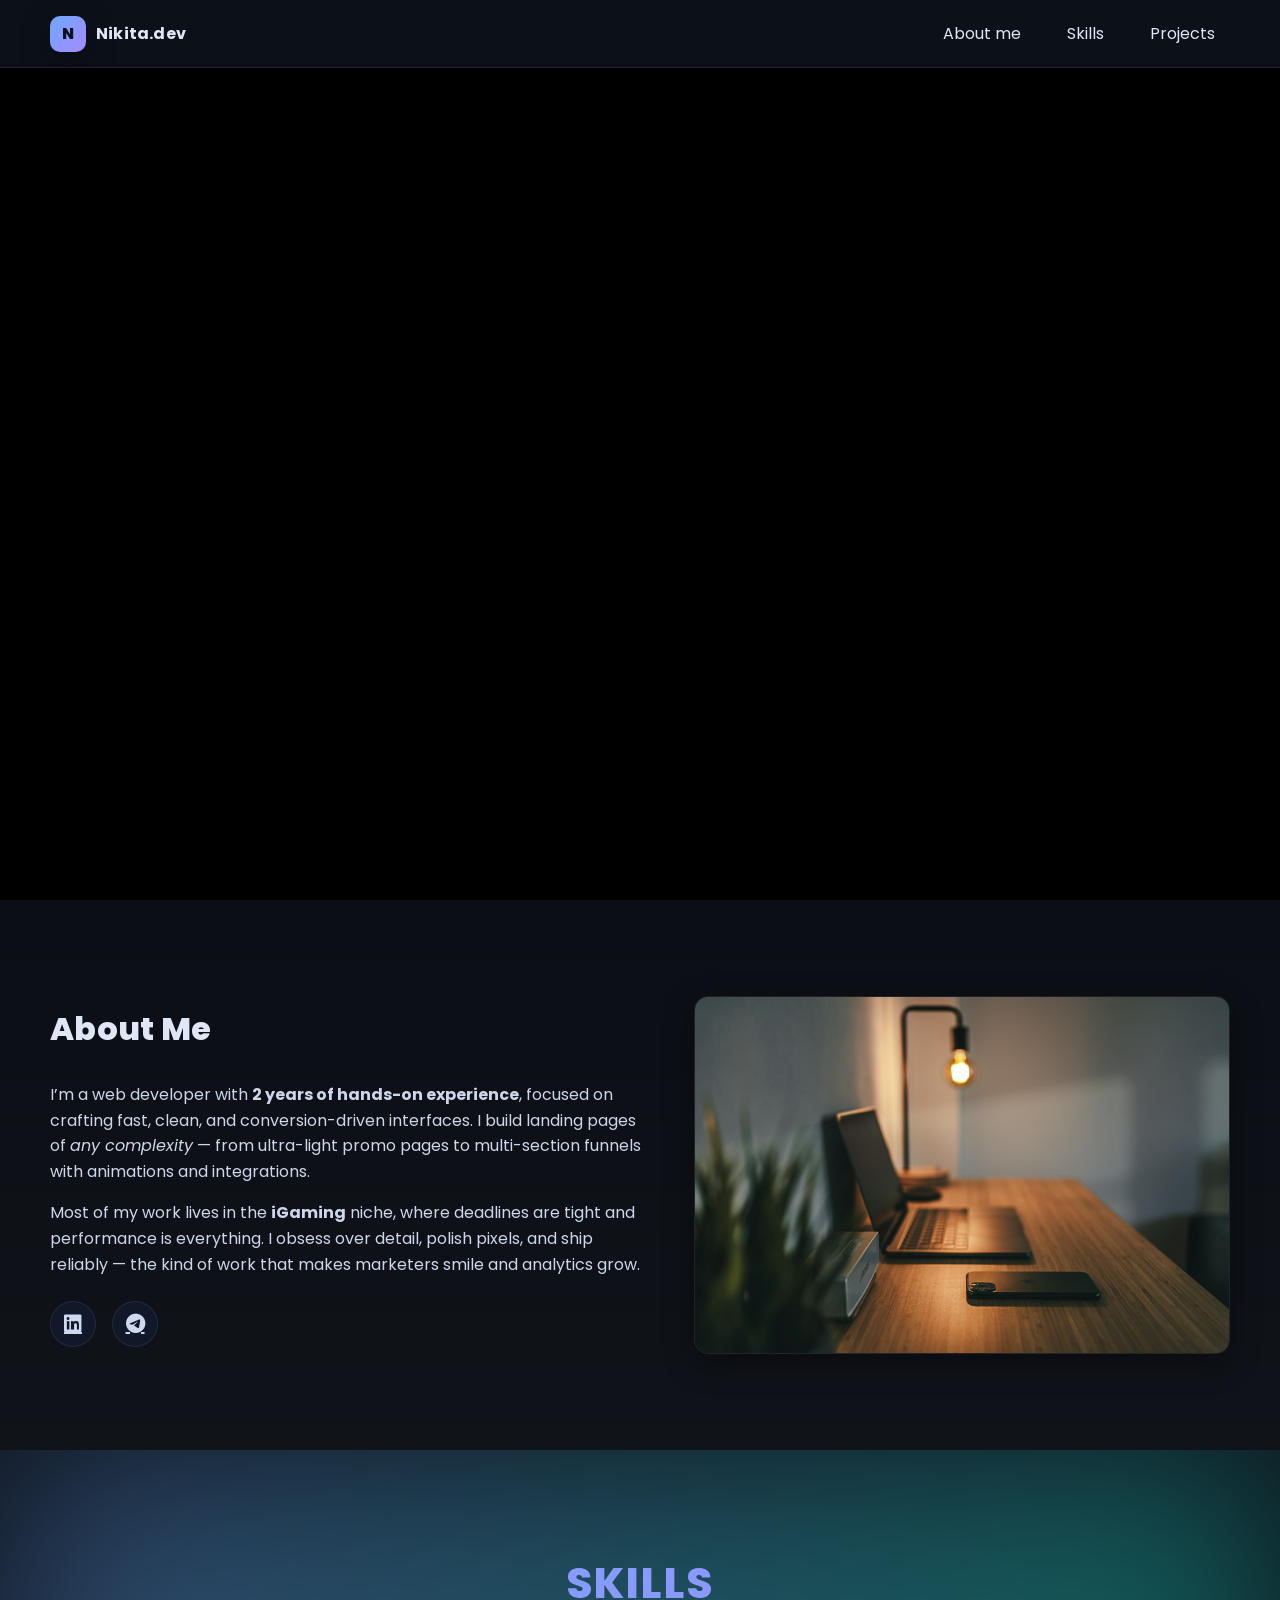
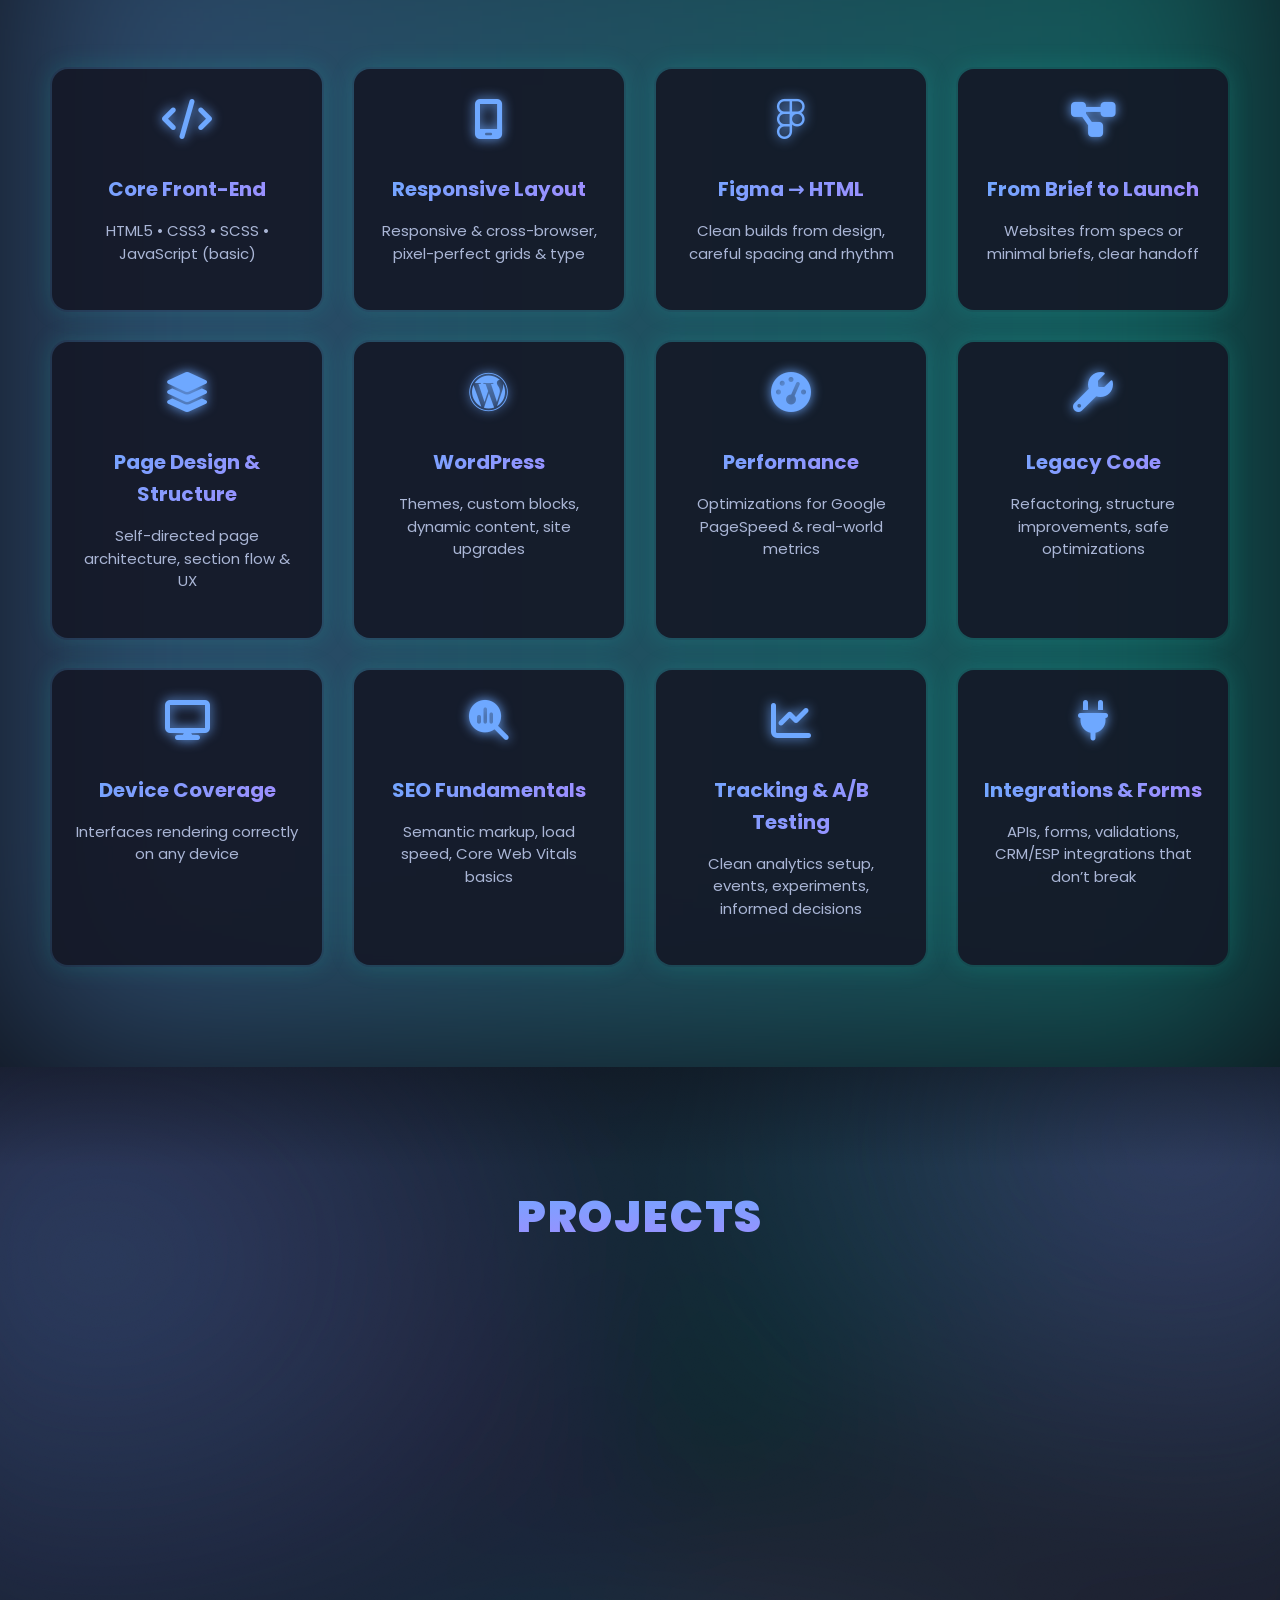
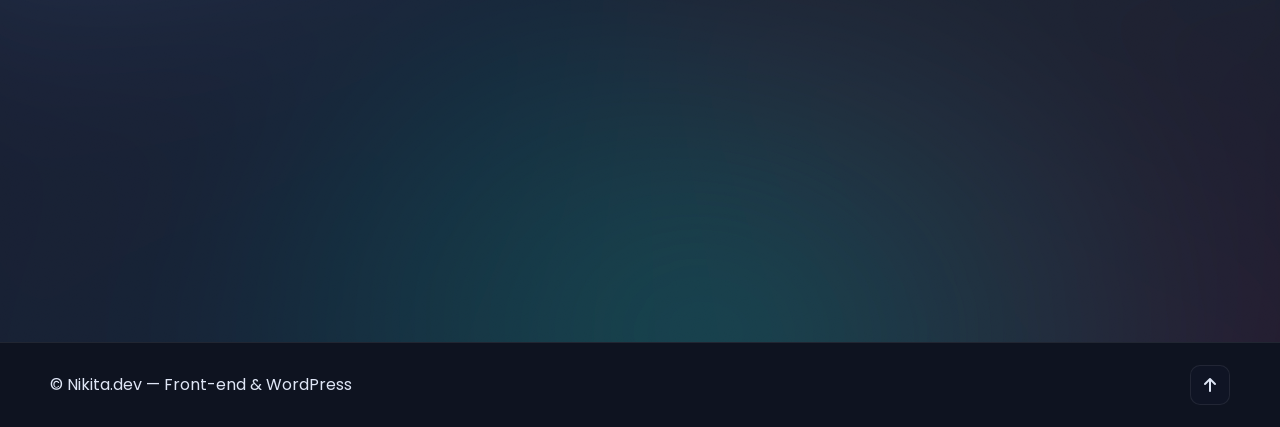
==== commit f527485f: "Add files via upload" ====
--- a/index.html
+++ b/index.html
@@ -1,776 +1,318 @@
 <!DOCTYPE html>
-<html lang="en">
+<html lang="eng">
 
 <head>
-    <meta charset="utf-8">
+    <meta charset="utf-8" />
+    <meta name="viewport" content="width=device-width, initial-scale=1" />
+    <title>Nikita — Front-end / WordPress</title>
     <meta name="description"
-        content="Welcome to Indian Social Online Casino✓ Social Online Casino Games ✓  Selected by Indians ✓ Best Choices for 2024" />
-    <meta name="viewport" content="width=device-width, initial-scale=1">
-    <!-- title -->
-    <title>Indian Social Online Casino</title>
-    <!-- favicon -->
-    <link rel="icon" type="image/x-icon" href="../assets/img/logo/logo.png">
-    <!-- bootstrap css -->
-    <link rel="stylesheet" type="text/css" href="assets/css/bootstrap.min.css">
-    <link rel="stylesheet" type="text/css" href="assets/css/bootstrap-icons.css">
-    <!-- magnific-popup css -->
-    <link rel="stylesheet" type="text/css" href="assets/css/magnific-popup.css">
-    <!-- fontawesome css -->
-    <link rel="stylesheet" type="text/css" href="assets/css/all.min.css">
-    <!--fether css -->
-    <link rel="stylesheet" type="text/css" href="assets/css/feather.css">
-    <!-- animate css -->
-    <link rel="stylesheet" type="text/css" href="assets/css/animate.min.css">
-    <!-- owl-carousel css -->
-    <link rel="stylesheet" type="text/css" href="assets/css/owl.carousel.min.css">
-    <link rel="stylesheet" type="text/css" href="assets/css/owl.theme.default.min.css">
-    <!-- swiper css -->
-    <link rel="stylesheet" type="text/css" href="assets/css/swiper-bundle.min.css">
-    <!-- slick slider css -->
-    <link rel="stylesheet" type="text/css" href="assets/css/slick.css">
-    <!-- collection css -->
-    <link rel="stylesheet" type="text/css" href="assets/css/collection.css">
-    <!-- blog css -->
-    <link rel="stylesheet" type="text/css" href="assets/css/blog.css">
-    <!-- other-pages css -->
-    <link rel="stylesheet" type="text/css" href="assets/css/other-pages.css">
-    <!-- product-page css -->
-    <link rel="stylesheet" type="text/css" href="assets/css/product-page.css">
-    <!-- style css -->
-    <link rel="stylesheet" type="text/css" href="assets/css/style.css">
-    <link rel="stylesheet" href="style.css">
-    <style>
-        html {
-            font-family: "Oswald";
-        }
-
-        * {
-            margin: 0;
-            padding: 0;
-            box-sizing: border-box;
-        }
-
-        body {
-            font-family: 'Oswald', sans-serif;
-            background-color: #ffffff;
-            line-height: 1.6;
-            overflow-x: hidden;
-            max-width: 100%;
-        }
-    </style>
+        content="Портфолио фронтенд-разработчика: вёрстка, WordPress, PageSpeed, адаптив, Figma-to-HTML." />
+
+    <!-- Fonts -->
+    <link href="https://fonts.googleapis.com/css2?family=Poppins:wght@400;600;800&display=swap" rel="stylesheet">
+    <!-- Font Awesome (по ссылке) -->
+    <link rel="stylesheet" href="https://cdnjs.cloudflare.com/ajax/libs/font-awesome/6.5.2/css/all.min.css" />
+
+    <link rel="stylesheet" href="assets/style.css" />
+
+
 </head>
 
 <body>
-    <!-- header start -->
-    <header class="header">
-        <div class="logo">
-            <a href="../">Indian Social Casino</a>
-        </div>
-        <nav class="main-menu">
-            <ul>
-                <li><a href="../">Home</a></li>
-                <li><a href="..#slots">Slots</a></li>
-                <li><a href="../about/">About</a></li>
-                <li><a href="..#slots" class="cta-button">Play Now</a></li>
-            </ul>
-        </nav>
+    <!-- Fixed Header -->
+    <header class="site-header">
+        <div class="container header-inner">
+            <a href="#hero" class="logo" aria-label="На главную">
+                <span class="logo-mark">N</span><span class="logo-text">Nikita.dev</span>
+            </a>
+            <nav class="main-nav" aria-label="Главная навигация">
+                <a href="#about">About me</a>
+                <a href="#skills">Skills</a>
+                <a href="#projects">Projects</a>
+            </nav>
+            <button class="burger" aria-label="Открыть меню"><span></span></button>
+        </div>
     </header>
-    <!-- header end -->
-
-
-    <!-- main start -->
-    <main id="main-content">
-        <!-- home-slider start -->
-        <section class="slider-content">
-            <div class="home-slider swiper" id="home-slider">
-                <div class="swiper-wrapper">
-                    <div class="swiper-slide">
-                        <div class="slider-image-info">
-                            <div class="slider-image">
-                                <img src="../img/hero.webp" alt="slider1"
-                                    style="width: 100%; height: 600px; filter: brightness(50%);">
-                            </div>
-                            <div class="slider-text-content container">
-                                <div class="slider-text-info slider-content-center slider-text-center">
-                                    <h2><span>Welcome to Indian Social Casino</span></h2>
-                                </div>
-                                <div class="container slider-button-content">
-                                    <div class="row">
-                                        <div class="col">
-                                            <div class="slider-button slider-link-right">
-                                                <a href="..#slots" class="btn btn-style">Join Now</a>
-                                            </div>
-                                        </div>
-                                    </div>
-                                </div>
-                            </div>
-                        </div>
-                    </div>
+
+    <!-- HERO: тёмный блок с "фонариком" и кнопкой включить свет -->
+    <section id="hero" class="hero" aria-label="Приветствие">
+        <div class="sparkles"></div>
+        <div class="hero-overlay"></div>
+
+        <div class="container hero-inner">
+            <div class="hero-left">
+                <!-- Скрытый H1 для SEO -->
+                <h1 class="nick-3d-visually-hidden">NIKITA</h1>
+
+                <!-- SVG-надпись -->
+                <svg class="nick-3d-svg" viewBox="0 0 1200 250" aria-hidden="true">
+                    <defs>
+                        <pattern id="tfill" width="1" height="1">
+                            <image href="assets/img/texture.png" width="1200" height="250"
+                                preserveAspectRatio="xMidYMid slice" />
+                        </pattern>
+                        <linearGradient id="outlineGradient" gradientTransform="rotate(135)">
+                            <stop offset="0%" stop-color="var(--accent, #6ea8ff)" />
+                            <stop offset="100%" stop-color="var(--accent-2, #a38bff)" />
+                        </linearGradient>
+                        <filter id="glow" x="-30%" y="-30%" width="160%" height="160%">
+                            <feGaussianBlur stdDeviation="3" result="b1" />
+                            <feMerge>
+                                <feMergeNode in="b1" />
+                                <feMergeNode in="SourceGraphic" />
+                            </feMerge>
+                        </filter>
+                    </defs>
+                    <text x="0" y="65%" font-family="Jost, system-ui, sans-serif" font-size="180" font-weight="900"
+                        fill="url(#tfill)" stroke="url(#outlineGradient)" stroke-width="12" paint-order="stroke fill"
+                        filter="url(#glow)">
+                        NIKITA
+                    </text>
+                </svg>
+
+                <p class="hero-subtitle">Front-end Developer · WordPress · Figma → HTML</p>
+
+                <div class="hero-actions">
+                    <a href="#projects" class="btn btn-primary">
+                        <i class="fa-solid fa-briefcase" aria-hidden="true"></i> View works
+                    </a>
+                    <button id="toggleLight" class="btn btn-ghost" aria-pressed="false">
+                        <i class="fa-solid fa-lightbulb" aria-hidden="true"></i>
+
+                        Turn off the lights
+                    </button>
                 </div>
             </div>
-        </section>
-
-        <!-- home-slider end -->
-
-        <!-- category start -->
-        <section class="category-slider section-pt">
-            <div class="container">
-                <div class="row">
-                    <div class="col">
-                        <div class="section-capture">
-                            <div class="section-title">
-                                <h2>Game Catalog</h2>
-                            </div>
-                        </div>
-                        <div class="cat-slider owl-carousel owl-theme" id="category-slider">
-                            <div class="item">
-                                <div class="category-wrap banner-hover">
-                                    <a href="../games/games.html?game=sweet" class="cat-img-title banner-img">
-                                        <div class="cat-img">
-                                            <img src="../assets/img/cat/home-1-cate1.jpg" class="img-fluid"
-                                                alt="testi-1">
-                                        </div>
-                                        <div class="cat-content-info">
-                                            <div class="cat-content">
-                                                <h6><span class="cat-title">Sweet Bonanza</span></h6>
-                                                <span class="cat-count">Exciting slot game</span>
-                                            </div>
-                                            <div class="category-button">
-                                                <img src="/img/play.png" style="width: 30px; height: 30px;">
-                                            </div>
-                                        </div>
-                                    </a>
-                                </div>
-                            </div>
-                            <div class="item">
-                                <div class="category-wrap banner-hover">
-                                    <a href="../games/games.html?game=gates" class="cat-img-title banner-img">
-                                        <div class="cat-img">
-                                            <img src="../img/slot2.webp" class="img-fluid" alt="cat-4">
-                                        </div>
-                                        <div class="cat-content-info">
-                                            <div class="cat-content">
-                                                <h6><span class="cat-title">Gates of Olympus</span></h6>
-                                                <span class="cat-count">Exciting slot game</span>
-                                            </div>
-                                            <div class="category-button">
-                                                <img src="/img/play.png" style="width: 30px; height: 30px;">
-                                            </div>
-                                        </div>
-                                    </a>
-                                </div>
-                            </div>
-                            <div class="item">
-                                <div class="category-wrap banner-hover">
-                                    <a href="../games/games.html?game=bass" class="cat-img-title banner-img">
-                                        <div class="cat-img">
-                                            <img src="../img/slot4.webp" class="img-fluid" alt="cat-4">
-                                        </div>
-                                        <div class="cat-content-info">
-                                            <div class="cat-content">
-                                                <h6><span class="cat-title">Big Bass Bonanzo</span></h6>
-                                                <span class="cat-count">Exciting slot game</span>
-                                            </div>
-                                            <div class="category-button">
-                                                <img src="/img/play.png" style="width: 30px; height: 30px;">
-                                            </div>
-                                        </div>
-                                    </a>
-                                </div>
-                            </div>
-                            <div class="item">
-                                <div class="category-wrap banner-hover">
-                                    <a href="../games/games.html?game=dog" class="cat-img-title banner-img">
-                                        <div class="cat-img">
-                                            <img src="../img/slot3.webp" class="img-fluid" alt="cat-4">
-                                        </div>
-                                        <div class="cat-content-info">
-                                            <div class="cat-content">
-                                                <h6><span class="cat-title">The Dog House</span></h6>
-                                                <span class="cat-count">Exciting slot game</span>
-                                            </div>
-                                            <div class="category-button">
-                                                <img src="/img/play.png" style="width: 30px; height: 30px;">
-                                            </div>
-                                        </div>
-                                    </a>
-                                </div>
-                            </div>
-                        </div>
-                    </div>
+
+            <div class="hero-right">
+                <div id="modelHost" class="model-card" role="img" aria-label="3D-модель">
+                    <div class="model-badge">3D model</div>
+                    <div class="model-placeholder">Loading…</div>
                 </div>
             </div>
-        </section>
-
-        <!-- category end -->
-        <!-- home-info start -->
-        <section class="banner-info-area section-pt">
-            <div class="banner-info-main">
-                <div class="banner-image">
-                    <div class="banner-bg-image" style="background-image: url('../img/features.webp');"></div>
-                    <div class="image-block">
-                        <span class="image">
-                            <img src="../img/features.webp" class="img-fluid" alt="info-banner">
-                        </span>
-                    </div>
+        </div>
+    </section>
+
+
+    <!-- ABOUT: текст слева, картинка справа -->
+    <section id="about" class="section about" aria-label="About me">
+        <div class="container about-inner">
+            <div class="about-text">
+                <h2 class="section-title">About Me</h2>
+
+                <p>
+                    I’m a web developer with <strong>2 years of hands-on experience</strong>, focused on crafting fast,
+                    clean, and conversion-driven interfaces. I build landing pages of <em>any complexity</em> — from
+                    ultra-light promo pages to multi-section funnels with animations and integrations.
+                </p>
+
+                <p>
+                    Most of my work lives in the <strong>iGaming</strong> niche, where deadlines are tight and
+                    performance is everything. I obsess over detail, polish pixels, and ship reliably —
+                    the kind of work that makes marketers smile and analytics grow.
+                </p>
+
+                <!-- 🔗 Соцсети -->
+                <div class="about-socials">
+                    <a href="https://www.linkedin.com/in/nikita-cherviakov-b05451358/" target="_blank" rel="noopener"
+                        aria-label="LinkedIn">
+                        <i class="fa-brands fa-linkedin"></i>
+                    </a>
+                    <a href="https://t.me/enograten" target="_blank" rel="noopener" aria-label="Telegram">
+                        <i class="fa-brands fa-telegram"></i>
+                    </a>
                 </div>
-                <div class="banner-info">
-                    <div class="banner-text">
-                        <div class="section-capture">
-                            <div class="section-title">
-                                <h2>Enjoy Social Casino Fun Anytime</h2>
-                            </div>
-                        </div>
-                        <div class="info-details">
-                            <p class="description">Our social casino offers a wide variety of exciting games that you
-                                can play for fun without any real money involved. Experience the thrill of slots, poker,
-                                and more, completely free!</p>
-                            <div class="info-block">
-                                <ul class="info-ul">
-                                    <li class="info-li">
-                                        <div class="info-text">
-                                            <span class="info-title">Game Name</span>
-                                            <div class="text-item">
-                                                <p>Sweet Bonanza</p>
-                                                <p>Buffalo King</p>
-                                            </div>
-                                        </div>
-                                    </li>
-                                    <li class="info-li">
-                                        <div class="info-text">
-                                            <span class="info-title">Category</span>
-                                            <div class="text-item">
-                                                <p>Slot Games</p>
-                                            </div>
-                                        </div>
-                                    </li>
-                                    <li class="info-li">
-                                        <div class="info-text">
-                                            <span class="info-title">Available Features</span>
-                                            <div class="text-item">
-                                                <p>Free to Play</p>
-                                                <p>Social Interaction</p>
-                                            </div>
-                                        </div>
-                                    </li>
-                                </ul>
-                            </div>
-                        </div>
-                        <div class="banner-btn">
-                            <a href="..#slots" class="btn btn-style2">Explore Games</a>
-                        </div>
-                    </div>
-                </div>
-            </div>
-        </section>
-
-        <!-- home-info end -->
-        <!-- product start -->
-        <section id="slots" class="games-catalog">
-            <h2>Best Games Catalog</h2>
-            <p>Browse through our extensive collection of the top games for 2024. Whether you're a fan of classic titles
-                or
-                eager to try something new, Aviatrial offers the best picks of the year.</p>
-            <div class="slots_container">
-                <div class="item">
-                    <div class="for_img">
-                        <img src="../img/slot1.webp" alt="Slot" />
-
-                        <div class="hovered_info">
-                            <a href="../games/games.html?game=sweet">Play now</a>
-                        </div>
-                    </div>
-                    <p>Sweet Bonanza</p>
-                </div>
-                <div class="item">
-                    <div class="for_img">
-                        <img src="../img/slot2.webp" alt="Slot" />
-
-                        <div class="hovered_info">
-                            <a href="../games/games.html?game=gates">Play now</a>
-                        </div>
-                    </div>
-                    <p>Gates of Olympus</p>
-                </div>
-                <div class="item">
-                    <div class="for_img">
-                        <img src="../img/slot3.webp" alt="Slot" />
-
-                        <div class="hovered_info">
-                            <a href="../games/games.html?game=dog">Play now</a>
-                        </div>
-                    </div>
-                    <p>The Dog House</p>
-                </div>
-                <div class="item">
-                    <div class="for_img">
-                        <img src="../img/slot4.webp" alt="Slot" />
-
-                        <div class="hovered_info">
-                            <a href="../games/games.html?game=bass">Play now</a>
-                        </div>
-                    </div>
-                    <p>Big Bass Bonanzo</p>
-                </div>
-                <div class="item">
-                    <div class="for_img">
-                        <img src="../img/slot5.webp" alt="Slot" />
-
-                        <div class="hovered_info">
-                            <a href="../games/games.html?game=sugar">Play now</a>
-                        </div>
-                    </div>
-                    <p>Sugar Rush</p>
-                </div>
-                <div class="item">
-                    <div class="for_img">
-                        <img src="../img/slot6.webp" alt="Slot" />
-
-                        <div class="hovered_info">
-                            <a href="../games/games.html?game=hand">Play now</a>
-                        </div>
-                    </div>
-                    <p>Hand of Midas</p>
-                </div>
-                <div class="item">
-                    <div class="for_img">
-                        <img src="../img/slot7.webp" alt="Slot" />
-
-                        <div class="hovered_info">
-                            <a href="../games/games.html?game=wildies">Play now</a>
-                        </div>
-                    </div>
-                    <p>Wildies Slots</p>
-                </div>
-                <div class="item">
-                    <div class="for_img">
-                        <img src="../img/slot8.webp" alt="Slot" />
-
-                        <div class="hovered_info">
-                            <a href="../games/games.html?game=buffalo">Play now</a>
-                        </div>
-                    </div>
-                    <p>Buffalo King</p>
-                </div>
-            </div>
-        </section>
-        <!-- product end -->
-
-
-        <!-- our-service start -->
-        <section class="our-service-area section-ptb bt">
-            <div class="container">
-                <div class="row">
-                    <div class="col">
-                        <ul class="service-ul">
-                            <li class="service-li">
-                                <div class="ser-box">
-                                    <div class="ser-block">
-                                        <a>
-                                            <svg xmlns="http://www.w3.org/2000/svg" viewBox="0 0 24 24" width="1em"
-                                                height="1em">
-                                                <path fill="currentColor"
-                                                    d="M12 2a10 10 0 1 0 0 20a10 10 0 1 0 0-20zm0 14a4 4 0 1 1 0-8a4 4 0 0 1 0 8z" />
-                                            </svg>
-                                        </a>
-                                        <div class="service-text">
-                                            <h6>100% Free Games</h6>
-                                            <p>All games are free to play</p>
-                                        </div>
-                                    </div>
-                                </div>
-                            </li>
-                            <li class="service-li">
-                                <div class="ser-box">
-                                    <div class="ser-block">
-                                        <a>
-                                            <svg xmlns="http://www.w3.org/2000/svg" viewBox="0 0 24 24" width="1em"
-                                                height="1em">
-                                                <path fill="currentColor"
-                                                    d="M21 8h-6.586l-3.707-3.707a.996.996 0 0 0-1.414 0L5.586 8H3a1 1 0 0 0-1 1v10a1 1 0 0 0 1 1h18a1 1 0 0 0 1-1V9a1 1 0 0 0-1-1zM12 4.414L14.586 7H9.414L12 4.414zM4 18V9h2v9H4zm4 0V9h8v9H8zm10 0v-9h2v9h-2z" />
-                                            </svg>
-                                        </a>
-                                        <div class="service-text">
-                                            <h6>No Registration Needed</h6>
-                                            <p>Start playing instantly</p>
-                                        </div>
-                                    </div>
-                                </div>
-                            </li>
-                            <li class="service-li">
-                                <div class="ser-box">
-                                    <div class="ser-block">
-                                        <a>
-                                            <svg xmlns="http://www.w3.org/2000/svg" viewBox="0 0 24 24" width="1em"
-                                                height="1em">
-                                                <path fill="currentColor"
-                                                    d="M12 2C6.486 2 2 6.486 2 12s4.486 10 10 10s10-4.486 10-10S17.514 2 12 2zm0 18c-4.411 0-8-3.589-8-8s3.589-8 8-8s8 3.589 8 8s-3.589 8-8 8zm1-12h-2v4H7v2h4v4h2v-4h4v-2h-4V8z" />
-                                            </svg>
-                                        </a>
-                                        <div class="service-text">
-                                            <h6>Secure Platform</h6>
-                                            <p>Safe and secure gameplay</p>
-                                        </div>
-                                    </div>
-                                </div>
-                            </li>
-                            <li class="service-li">
-                                <div class="ser-box">
-                                    <div class="ser-block">
-                                        <a>
-                                            <svg xmlns="http://www.w3.org/2000/svg" viewBox="0 0 24 24" width="1em"
-                                                height="1em">
-                                                <path fill="currentColor"
-                                                    d="M12 2C6.486 2 2 6.486 2 12s4.486 10 10 10s10-4.486 10-10S17.514 2 12 2zm0 18c-4.411 0-8-3.589-8-8s3.589-8 8-8s8 3.589 8 8s-3.589 8-8 8zm-1-11v6h2v-6h-2zm0-4v2h2V5h-2z" />
-                                            </svg>
-                                        </a>
-                                        <div class="service-text">
-                                            <h6>Play Anytime</h6>
-                                            <p>Accessible 24/7</p>
-                                        </div>
-                                    </div>
-                                </div>
-                            </li>
-                        </ul>
-                    </div>
-                </div>
-            </div>
-        </section>
-
-
-        <!-- our-service end -->
-        <!-- testimonial start -->
-        <section class="testimonial-area section-ptb">
-            <div class="container">
-                <div class="row">
-                    <div class="col">
-                        <div class="section-capture tab">
-                            <div class="section-title">
-                                <h2><span>What Our Players Are Saying</span></h2>
-                            </div>
-                        </div>
-                        <div class="testi-customer">
-                            <div class="testi-wrpper">
-                                <div class="testi-wrap testi-title">
-                                    <div class="testi-title-info">
-                                        <span class="testi-img">
-                                            <img src="../img/testimetial.webp" class="img-fluid" alt="testi-banner">
-                                        </span>
-                                    </div>
-                                </div>
-                                <div class="testi-wrap testi-slider">
-                                    <div class="testi-slider-info">
-                                        <div class="testimonial-slider" id="testimonial-slider">
-                                            <div class="item">
-                                                <div class="testi-info">
-                                                    <div class="author-img-icon">
-                                                        <span class="testi-img">
-                                                            <img src="../assets/img/testi/test-1.jpg" class="img-fluid"
-                                                                alt="testi-1">
-                                                        </span>
-                                                    </div>
-                                                    <div class="testi-content">
-                                                        <div class="testi-desc">
-                                                            <p>“The games are incredibly fun, and I love that it's all
-                                                                free! The perfect way to enjoy casino vibes with
-                                                                friends.”</p>
-                                                        </div>
-                                                        <div class="author-info">
-                                                            <h6>James Williams</h6>
-                                                            <p>Regular Player</p>
-                                                        </div>
-                                                    </div>
-                                                </div>
-                                            </div>
-                                            <div class="item">
-                                                <div class="testi-info">
-                                                    <div class="author-img-icon">
-                                                        <span class="testi-img">
-                                                            <img src="../assets/img/testi/test-2.jpg" class="img-fluid"
-                                                                alt="testi-2">
-                                                        </span>
-                                                    </div>
-                                                    <div class="testi-content">
-                                                        <div class="testi-desc">
-                                                            <p>“A fantastic platform with great slot games! I love how
-                                                                easy it is to start playing without any hassle.”</p>
-                                                        </div>
-                                                        <div class="author-info">
-                                                            <h6>Emily Johnson</h6>
-                                                            <p>Happy Player</p>
-                                                        </div>
-                                                    </div>
-                                                </div>
-                                            </div>
-                                            <div class="item">
-                                                <div class="testi-info">
-                                                    <div class="author-img-icon">
-                                                        <span class="testi-img">
-                                                            <img src="../assets/img/testi/test-3.jpg" class="img-fluid"
-                                                                alt="testi-3">
-                                                        </span>
-                                                    </div>
-                                                    <div class="testi-content">
-                                                        <div class="testi-desc">
-                                                            <p>“I enjoy the community aspect of this casino. It’s fun to
-                                                                compete with my friends, and the games are top-notch.”
-                                                            </p>
-                                                        </div>
-                                                        <div class="author-info">
-                                                            <h6>Michael Davis</h6>
-                                                            <p>Social Player</p>
-                                                        </div>
-                                                    </div>
-                                                </div>
-                                            </div>
-                                            <div class="item">
-                                                <div class="testi-info">
-                                                    <div class="author-img-icon">
-                                                        <span class="testi-img">
-                                                            <img src="../assets/img/testi/test-4.jpg" class="img-fluid"
-                                                                alt="testi-4">
-                                                        </span>
-                                                    </div>
-                                                    <div class="testi-content">
-                                                        <div class="testi-desc">
-                                                            <p>“Great variety of games and a smooth experience. It’s fun
-                                                                to play without worrying about real money!”</p>
-                                                        </div>
-                                                        <div class="author-info">
-                                                            <h6>Sophia Martinez</h6>
-                                                            <p>Frequent Player</p>
-                                                        </div>
-                                                    </div>
-                                                </div>
-                                            </div>
-                                        </div>
-                                    </div>
-                                </div>
-                            </div>
-                        </div>
-                    </div>
-                </div>
-            </div>
-        </section>
-
-        <!-- testimonial start -->
-    </main>
-    <!-- main end -->
-
-
-    <!-- footer start -->
-    <div class="footer-area section-ptb">
+            </div>
+
+            <div class="about-media">
+                <figure class="about-photo">
+                    <img src="/assets/img/ab.jpg" alt="My development workspace" loading="lazy">
+                </figure>
+            </div>
+        </div>
+    </section>
+
+
+    <section id="skills" class="section skills" aria-label="Skills">
+        <div class="skills-bg" aria-hidden="true"></div>
         <div class="container">
-            <div class="row">
-                <div class="col">
-                    <div class="footer-list">
-                        <ul class="footer-ul">
-                            <li class="footer-li deal-block">
-                                <div class="footer-deal">
-                                    <div class="section-capture">
-                                        <div class="section-title">
-                                            <span class="sub-title">Don't Miss Out</span>
-                                            <h2>Exclusive Game Offers</h2>
-                                        </div>
-                                        <div class="deal-button">
-                                            <a href="..#slots" class="deal-btn">
-                                                <img src="/img/play.png"
-                                                    style="width: 30px; height: 30px; border-radius: 50%;">
-                                            </a>
-                                        </div>
-                                    </div>
-                                </div>
-                            </li>
-                            <li class="footer-li footer-contact">
-                                <ul class="ftlist-ul">
-                                    <li class="ftlist-li">
-                                        <h2 class="ftlist-title">Contact us</h2>
-                                        <a data-bs-toggle="collapse" href="..#slots" class="ftlist-title">
-                                            <span>Contact us</span>
-                                            <span><i class="fa-solid fa-plus"></i></span>
-                                        </a>
-                                        <ul class="ftcontact-ul collapse" id="footer-contact">
-                                            <li class="ftcontact-li">
-                                                <div class="ft-contact-add">
-                                                    <span class="info-icon">
-                                                        <svg xmlns="http://www.w3.org/2000/svg" width="1em" height="1em"
-                                                            viewBox="0 0 24 24">
-                                                            <path fill="currentColor"
-                                                                d="m12 20.9l4.95-4.95a7 7 0 1 0-9.9 0zm0 2.828l-6.364-6.364a9 9 0 1 1 12.728 0zM12 13a2 2 0 1 0 0-4a2 2 0 0 0 0 4m0 2a4 4 0 1 1 0-8a4 4 0 0 1 0 8" />
-                                                        </svg>
-                                                    </span>
-                                                    <div class="info-block">
-                                                        <p>123 MG Road, Bengaluru,</p>
-                                                        <p>Karnataka, India 560001</p>
-                                                    </div>
-                                                </div>
-                                            </li>
-                                            <li class="ftcontact-li">
-                                                <div class="ft-contact-add">
-                                                    <span class="info-icon">
-                                                        <svg xmlns="http://www.w3.org/2000/svg" width="1em" height="1em"
-                                                            viewBox="0 0 24 24">
-                                                            <path fill="currentColor"
-                                                                d="M3 3h18a1 1 0 0 1 1 1v16a1 1 0 0 1-1 1H3a1 1 0 0 1-1-1V4a1 1 0 0 1 1-1m17 4.238l-7.928 7.1L4 7.216V19h16zM4.511 5l7.55 6.662L19.502 5z" />
-                                                        </svg>
-                                                    </span>
-                                                    <div class="info-block">
-                                                        <a href="mailto:info@bestcasinoindianow.com"
-                                                            class="ft-contact-address">info@bestcasinoindianow.com</a>
-                                                    </div>
-                                                </div>
-                                            </li>
-                                        </ul>
-                                    </li>
-                                </ul>
-                            </li>
-                            <li class="footer-li">
-                                <div class="menu-content">
-                                    <ul class="ftlist-ul">
-                                        <li class="ftlist-li">
-                                            <h2 class="ftlist-title">Information</h2>
-                                            <a data-bs-toggle="collapse" href="#footer-information"
-                                                class="ftlist-title">
-                                                <span>Information</span>
-                                                <span><i class="fa-solid fa-plus"></i></span>
-                                            </a>
-                                            <ul class="ftlink-ul collapse" id="footer-information">
-                                                <li class="ftlink-li">
-                                                    <a href="../">Home</a>
-                                                </li>
-                                                <li class="ftlink-li">
-                                                    <a href="../about/">About us</a>
-                                                </li>
-                                                <li class="ftlink-li">
-                                                    <a href="../contact/">Contact us</a>
-                                                </li>
-                                            </ul>
-                                        </li>
-                                    </ul>
-                                </div>
-                            </li>
-                            <li class="footer-li">
-                                <div class="menu-content">
-                                    <ul class="ftlist-ul">
-                                        <li class="ftlist-li">
-                                            <h2 class="ftlist-title">Privacy & Terms</h2>
-                                            <a data-bs-toggle="collapse" href="#footer-privacy" class="ftlist-title">
-                                                <span>Privacy & Terms</span>
-                                                <span><i class="fa-solid fa-plus"></i></span>
-                                            </a>
-                                            <ul class="ftlink-ul collapse" id="footer-privacy">
-
-                                                <li class="ftlink-li">
-                                                    <a href="../privacy/">Privacy policy</a>
-                                                </li>
-                                                <li class="ftlink-li">
-                                                    <a href="../terms/">Terms & Conditions</a>
-                                                </li>
-                                            </ul>
-                                        </li>
-                                    </ul>
-                                </div>
-                            </li>
-                        </ul>
-                    </div>
-                </div>
-            </div>
-        </div>
+            <h2 class="section-title">Skills</h2>
+
+            <div class="skills-grid">
+                <article class="skill">
+                    <i class="fa-solid fa-code"></i>
+                    <h3>Core Front-End</h3>
+                    <p>HTML5 • CSS3 • SCSS • JavaScript (basic)</p>
+                </article>
+
+                <article class="skill">
+                    <i class="fa-solid fa-mobile-screen"></i>
+                    <h3>Responsive Layout</h3>
+                    <p>Responsive & cross-browser, pixel-perfect grids & type</p>
+                </article>
+
+                <article class="skill">
+                    <i class="fa-brands fa-figma"></i>
+                    <h3>Figma → HTML</h3>
+                    <p>Clean builds from design, careful spacing and rhythm</p>
+                </article>
+
+                <article class="skill">
+                    <i class="fa-solid fa-diagram-project"></i>
+                    <h3>From Brief to Launch</h3>
+                    <p>Websites from specs or minimal briefs, clear handoff</p>
+                </article>
+
+                <article class="skill">
+                    <i class="fa-solid fa-layer-group"></i>
+                    <h3>Page Design & Structure</h3>
+                    <p>Self-directed page architecture, section flow & UX</p>
+                </article>
+
+                <article class="skill">
+                    <i class="fa-brands fa-wordpress"></i>
+                    <h3>WordPress</h3>
+                    <p>Themes, custom blocks, dynamic content, site upgrades</p>
+                </article>
+
+                <article class="skill">
+                    <i class="fa-solid fa-gauge-high"></i>
+                    <h3>Performance</h3>
+                    <p>Optimizations for Google PageSpeed & real-world metrics</p>
+                </article>
+
+                <article class="skill">
+                    <i class="fa-solid fa-wrench"></i>
+                    <h3>Legacy Code</h3>
+                    <p>Refactoring, structure improvements, safe optimizations</p>
+                </article>
+
+                <article class="skill">
+                    <i class="fa-solid fa-display"></i>
+                    <h3>Device Coverage</h3>
+                    <p>Interfaces rendering correctly on any device</p>
+                </article>
+
+                <article class="skill">
+                    <i class="fa-solid fa-magnifying-glass-chart"></i>
+                    <h3>SEO Fundamentals</h3>
+                    <p>Semantic markup, load speed, Core Web Vitals basics</p>
+                </article>
+                <article class="skill">
+                    <i class="fa-solid fa-chart-line"></i>
+                    <h3>Tracking & A/B Testing</h3>
+                    <p>Clean analytics setup, events, experiments, informed decisions</p>
+                </article>
+
+                <article class="skill">
+                    <i class="fa-solid fa-plug"></i>
+                    <h3>Integrations & Forms</h3>
+                    <p>APIs, forms, validations, CRM/ESP integrations that don’t break</p>
+                </article>
+            </div>
+        </div>
+    </section>
+
+    <!-- Заготовки следующих блоков -->
+    <section id="projects" class="section projects" aria-label="Projects">
+        <!-- Живой фон -->
+        <div class="projects-bg" aria-hidden="true"></div>
+        <div class="projects-noise" aria-hidden="true"></div>
+
+        <div class="container">
+            <h2 class="section-title">Projects</h2>
+
+            <div class="projects-grid">
+                <!-- CARD 1 -->
+                <article class="project-card" data-tilt>
+                    <div class="project-media">
+                        <img src="assets/img/one.png" alt="iGaming Landing — promo page preview" loading="lazy" />
+                    </div>
+
+                    <div class="project-meta">
+                        <h3 class="project-title">iGaming Landing</h3>
+                        <p class="project-desc">High-converting promo with animations, fast TTI/LCP, clean structure.
+                        </p>
+                        <div class="project-tags">
+                            <span>Landing</span><span>Animation</span><span>PageSpeed</span>
+                        </div>
+
+                        <div class="project-actions">
+                            <a class="btn btn-ghost" href="https://github.com/Enograten/Igaming" target="_blank"
+                                rel="noopener">
+                                <i class="fa-brands fa-github" aria-hidden="true"></i> GitHub
+                            </a>
+                        </div>
+                    </div>
+                </article>
+
+                <!-- CARD 2 -->
+                <article class="project-card" data-tilt>
+                    <div class="project-media">
+                        <img src="assets/img/two.png" alt="WordPress promo site preview" loading="lazy" />
+                    </div>
+
+                    <div class="project-meta">
+                        <h3 class="project-title">WP Promo Site</h3>
+                        <p class="project-desc">Custom theme, dynamic blocks, clean admin, blazing performance.</p>
+                        <div class="project-tags">
+                            <span>WordPress</span><span>Blocks</span><span>Dynamic</span>
+                        </div>
+
+                        <div class="project-actions">
+                            <a class="btn btn-ghost" href="https://glitchnetix.com/" target="_blank" rel="noopener">
+                                <i class="fa-regular fa-eye" aria-hidden="true"></i> Live
+                            </a>
+                        </div>
+                    </div>
+                </article>
+                <article class="project-card" data-tilt>
+                    <div class="project-media">
+                        <img src="assets/img/three.png" alt="Pokies-Dreamland website preview" loading="lazy" />
+                    </div>
+
+                    <div class="project-meta">
+                        <h3 class="project-title">Pokies-Dreamland</h3>
+                        <p class="project-desc">
+                            Landing page crafted from Figma design. Fully responsive, optimized for Google PageSpeed
+                            90+.
+                        </p>
+                        <div class="project-tags">
+                            <span>Figma → HTML</span><span>PageSpeed</span><span>Responsive</span>
+                        </div>
+
+                        <div class="project-actions">
+                            <a class="btn btn-ghost" href="https://github.com/Enograten/Pokies-Dreamland"
+                                target="_blank" rel="noopener">
+                                <i class="fa-brands fa-github" aria-hidden="true"></i> GitHub
+                            </a>
+                        </div>
+                    </div>
+                </article>
+            </div>
+        </div>
+    </section>
+    <footer class="site-footer">
+        <div class="container footer-inner">
+            <p>© <span id="year"></span> Nikita.dev — Front-end & WordPress</p>
+            <a href="#hero" class="to-top" aria-label="Наверх"><i class="fa-solid fa-arrow-up"></i></a>
+        </div>
+    </footer>
+    <div id="lightbox" class="lightbox" aria-hidden="true">
+        <div class="lightbox-backdrop"></div>
+        <img class="lightbox-img" src="" alt="Preview">
+        <button class="lightbox-close" aria-label="Close">&times;</button>
     </div>
-    <!-- footer end -->
-
-
-    <!-- footer-copyright start -->
-    <footer class="ft-copyright-area bt">
-        <div class="container">
-            <div class="row">
-                <div class="col">
-                    <div class="ft-copyright">
-                        <h2 style="color: #ffffff; font-size: 30px; text-align: center;">Disclaimer!</h2>
-                        <p style="color: #ffffff; font-size: 30px; text-align: center; margin-bottom: 20px;">This site
-                            is intended for users 18 years and older.
-                            It serves as a social platform providing games solely for free entertainment.
-                            There are no opportunities to win real money, and no real currency is involved or can be won
-                            during gameplay.
-                            Please be aware that any success or achievements on this site do not reflect or guarantee
-                            success in real-money gambling.</p>
-                        <ul class="ft-copryright-ul">
-                            <li class="ft-copryright-li ft-copyright-text">
-                            </li>
-                            <div class="responsible-gaming_footer">
-                                <a><img src="../img/18.png"></a>
-                                <a href="https://begambleaware.org"><img src="../img/begamble.png"
-                                        alt="BeGambleAware"></a>
-                                <a href="https://www.gamstop.co.uk/"><img src="../img/gam-stop-removebg-preview.png"
-                                        alt="GamStop"></a>
-                                <a href="https://www.gamcare.org.uk/"><img src="../img/gam-care.png" alt="GamCare"></a>
-                            </div>
-                        </ul>
-                    </div>
-                </div>
-            </div>
-        </div>
-    </footer>
-    <!-- footer-copyright end -->
-    <!-- search-popup start -->
-    <div class="modal fade" id="searchmodal">
-        <div class="modal-dialog">
-            <div class="modal-content">
-                <div class="modal-body">
-                    <div class="container">
-                        <div class="row">
-                            <div class="col">
-                                <div class="crap-search">
-                                    <!-- search-button-close start -->
-                                    <div class="button-close">
-                                        <button type="button" class="search-close" data-bs-dismiss="modal"><svg
-                                                xmlns="http://www.w3.org/2000/svg" width="16" height="16"
-                                                fill="currentColor" class="bi bi-x-lg" viewBox="0 0 16 16">
-                                                <path fill-rule="evenodd"
-                                                    d="M13.854 2.146a.5.5 0 0 1 0 .708l-11 11a.5.5 0 0 1-.708-.708l11-11a.5.5 0 0 1 .708 0Z" />
-                                                <path fill-rule="evenodd"
-                                                    d="M2.146 2.146a.5.5 0 0 0 0 .708l11 11a.5.5 0 0 0 .708-.708l-11-11a.5.5 0 0 0-.708 0Z" />
-                                            </svg></button>
-                                    </div>
-                                    <!-- search-button-close end -->
-                                    <!-- search-form start -->
-                                    <form method="get" class="search-bar">
-                                        <div class="form-search">
-                                            <input name="q" placeholder="Search product here.." class="input-text"
-                                                required>
-                                            <a class="search-btn"><svg xmlns="http://www.w3.org/2000/svg" width="16"
-                                                    height="16" class="bi bi-search" viewBox="0 0 16 16">
-                                                    <path
-                                                        d="M11.742 10.344a6.5 6.5 0 1 0-1.397 1.398h-.001c.03.04.062.078.098.115l3.85 3.85a1 1 0 0 0 1.415-1.414l-3.85-3.85a1.007 1.007 0 0 0-.115-.1zM12 6.5a5.5 5.5 0 1 1-11 0 5.5 5.5 0 0 1 11 0z" />
-                                                </svg></a>
-                                        </div>
-                                    </form>
-                                    <!-- search-form end -->
-                                </div>
-                            </div>
-                        </div>
-                    </div>
-                </div>
-            </div>
-        </div>
-    </div>
-    <!-- search-popup end -->
-    <script src="assets/js/jquery-3.6.3.min.js"></script>
-    <script src="assets/js/popper.min.js"></script>
-    <script src="assets/js/bootstrap.min.js"></script>
-    <script src="assets/js/jquery.magnific-popup.min.js"></script>
-    <!-- owl-carousel js -->
-    <script src="assets/js/owl.carousel.min.js"></script>
-    <!-- swiper-slider js -->
-    <script src="assets/js/swiper-bundle.min.js"></script>
-    <!-- slick js -->
-    <script src="assets/js/slick.min.js"></script>
-    <!-- waypoints js -->
-    <script src="assets/js/waypoints.min.js"></script>
-    <!-- counter js -->
-    <script src="assets/js/counter.js"></script>
-    <!-- main js -->
-    <script src="assets/js/main.js"></script>
+    <script type="importmap">
+{
+  "imports": {
+    "three": "https://cdn.jsdelivr.net/npm/three@0.160.0/build/three.module.js",
+    "three/examples/jsm/": "https://cdn.jsdelivr.net/npm/three@0.160.0/examples/jsm/"
+  }
+}
+</script>
+    <script type="module" src="assets/main.js"></script>
+
 </body>
 
 </html>
--- a/assets/style.css
+++ b/assets/style.css
@@ -0,0 +1,921 @@
+@charset "UTF-8";
+/* Базовые переменные через :root, чтобы было легко править темing */
+:root {
+  --bg: #0b0e14;
+  --surface: #121724;
+  --surface-2: #0f1320;
+  --text: #dfe6f6;
+  --muted: #9aa3b2;
+  --accent: #6ea8ff;
+  --accent-2: #a38bff;
+  --border: rgba(255, 255, 255, .08);
+  --container: 1180px;
+  --radius: 14px;
+  --shadow: 0 10px 30px rgba(0, 0, 0, .35);
+}
+
+* {
+  box-sizing: border-box;
+}
+
+html {
+  scroll-behavior: smooth;
+}
+
+body {
+  margin: 0;
+  font-family: "Poppins", system-ui, -apple-system, Segoe UI, Roboto, Arial, sans-serif;
+  background: var(--bg);
+  color: var(--text);
+  line-height: 1.6;
+}
+
+/* Utilities */
+.container {
+  width: min(100% - 32px, var(--container));
+  margin-inline: auto;
+}
+
+.section {
+  padding: 96px 0;
+}
+
+.section-title {
+  font-weight: 800;
+  font-size: clamp(28px, 2.5vw, 40px);
+  letter-spacing: 0.3px;
+  margin: 0 0 28px;
+}
+
+/* Header */
+.site-header {
+  position: fixed;
+  inset: 0 0 auto 0;
+  height: 68px;
+  z-index: 50;
+  -webkit-backdrop-filter: saturate(120%) blur(8px);
+          backdrop-filter: saturate(120%) blur(8px);
+  background: color-mix(in oklab, var(--surface) 70%, transparent);
+  border-bottom: 1px solid var(--border);
+}
+.site-header .header-inner {
+  height: 68px;
+  display: flex;
+  align-items: center;
+  gap: 20px;
+}
+.site-header .logo {
+  display: inline-flex;
+  align-items: center;
+  gap: 10px;
+  text-decoration: none;
+  color: var(--text);
+}
+.site-header .logo .logo-mark {
+  width: 36px;
+  height: 36px;
+  display: grid;
+  place-items: center;
+  font-weight: 800;
+  border-radius: 10px;
+  background: linear-gradient(135deg, var(--accent), var(--accent-2));
+  color: #0e1220;
+  box-shadow: var(--shadow);
+}
+.site-header .logo .logo-text {
+  font-weight: 700;
+  letter-spacing: 0.2px;
+}
+.site-header .main-nav {
+  margin-left: auto;
+  display: flex;
+  gap: 16px;
+}
+.site-header .main-nav a {
+  color: var(--text);
+  text-decoration: none;
+  padding: 10px 14px;
+  border-radius: 10px;
+  border: 1px solid transparent;
+  transition: 0.2s ease;
+}
+.site-header .main-nav a:hover {
+  border-color: var(--border);
+  background: #0d1220;
+}
+.site-header .burger {
+  display: none;
+  margin-left: 8px;
+  width: 44px;
+  height: 44px;
+  border: 1px solid var(--border);
+  background: transparent;
+  border-radius: 10px;
+  cursor: pointer;
+}
+.site-header .burger span,
+.site-header .burger span::before,
+.site-header .burger span::after {
+  display: block;
+  content: "";
+  width: 20px;
+  height: 2px;
+  background: var(--text);
+  margin: 0 auto;
+  position: relative;
+  top: 0;
+  transition: 0.2s ease;
+}
+.site-header .burger span::before {
+  position: absolute;
+  top: -6px;
+}
+.site-header .burger span::after {
+  position: absolute;
+  top: 6px;
+}
+@media (max-width: 900px) {
+  .site-header .main-nav {
+    display: none;
+  }
+  .site-header .burger {
+    display: inline-block;
+  }
+}
+
+#modelHost canvas {
+  display: block;
+  width: 100%;
+  height: 100%;
+}
+
+.model-placeholder {
+  pointer-events: none;
+}
+
+.hero {
+  position: relative;
+  height: 100vh;
+  display: grid;
+  place-items: center;
+  background: #000;
+  overflow: hidden;
+  padding-block: clamp(24px, 6vw, 64px);
+  /* ===== overlay фонарика ===== */
+  /* SVG заголовок */
+  /* ====== планшеты (≤980px) ====== */
+  /* ====== мобильные (≤640px) ====== */
+  /* очень маленькие (≤380px) — ещё компактнее */
+  /* уважение к пользователю: меньше анимаций */
+}
+@media (max-width: 640px) {
+  .hero {
+    max-height: 48vh;
+  }
+}
+.hero .hero-inner {
+  position: relative;
+  z-index: 1;
+  display: grid;
+  grid-template-columns: 1.05fr 0.95fr;
+  gap: clamp(24px, 4vw, 56px);
+  align-items: center;
+}
+.hero .hero-left {
+  align-self: center;
+  max-width: 720px;
+}
+.hero .hero-overlay {
+  position: absolute;
+  inset: 0;
+  z-index: 3;
+  pointer-events: none;
+  --mx: -100vw;
+  --my: -100vh;
+  background: radial-gradient(450px 450px at var(--mx) var(--my), rgba(0, 0, 0, 0) 0%, rgba(0, 0, 0, 0) 40%, rgba(0, 0, 0, 0.5) 60%, rgba(0, 0, 0, 0.85) 75%, rgba(0, 0, 0, 0.95) 85%, #000 100%);
+  transition: opacity 0.25s ease;
+  opacity: 1;
+}
+.hero.lights-on .hero-overlay {
+  opacity: 0;
+}
+.hero .nick-3d-visually-hidden {
+  position: absolute;
+  clip: rect(0, 0, 0, 0);
+  width: 1px;
+  height: 1px;
+  overflow: hidden;
+}
+.hero .nick-3d-svg {
+  display: block;
+  height: clamp(120px, 18vw, 150px);
+  /* было 160px */
+  width: auto;
+  margin-inline: 0 auto;
+}
+.hero .hero-subtitle {
+  color: var(--muted, #ccc);
+  margin: 6px 0 20px;
+  font-size: clamp(13px, 1.7vw, 16px);
+  /* чуть меньше */
+  line-height: 1.45;
+}
+.hero .hero-actions {
+  display: flex;
+  gap: 12px;
+  flex-wrap: wrap;
+}
+.hero .hero-actions .btn {
+  font-size: clamp(12px, 1.6vw, 14px);
+  /* меньше текст на кнопках */
+  padding: clamp(10px, 1.6vw, 12px) clamp(14px, 2.4vw, 18px);
+  border-radius: 10px;
+}
+.hero .hero-right {
+  align-self: center;
+}
+.hero .hero-right .model-card {
+  height: clamp(240px, 34vw, 400px);
+  /* чуть меньше */
+  border-radius: var(--radius, 14px);
+  border: 1px solid var(--border, rgba(255, 255, 255, 0.1));
+  background: radial-gradient(120% 120% at 100% 0%, rgba(110, 168, 255, 0.08), transparent 60%), linear-gradient(180deg, #121724 0%, #0f1320 100%);
+  box-shadow: var(--shadow, 0 10px 30px rgba(0, 0, 0, 0.35));
+  display: grid;
+  place-items: center;
+  position: relative;
+}
+.hero .hero-right .model-badge {
+  position: absolute;
+  top: 12px;
+  right: 12px;
+  font-size: 12px;
+  padding: 6px 10px;
+  border-radius: 999px;
+  background: rgba(110, 168, 255, 0.15);
+  border: 1px solid var(--border, rgba(255, 255, 255, 0.1));
+}
+.hero .hero-right .model-placeholder {
+  font-size: clamp(18px, 3.6vw, 34px);
+  /* меньше */
+  letter-spacing: 6px;
+  color: #aab6d6;
+  opacity: 0.5;
+  text-transform: uppercase;
+}
+@media (max-width: 980px) {
+  .hero .hero-inner {
+    grid-template-columns: 1fr;
+    gap: clamp(20px, 6vw, 40px);
+    text-align: center;
+  }
+  .hero .hero-right {
+    order: -1;
+  }
+  .hero .nick-3d-svg {
+    margin-inline: auto;
+  }
+}
+@media (max-width: 640px) {
+  .hero {
+    /* Скрываем модель на маленьких устройствах */
+  }
+  .hero .hero-overlay {
+    background: radial-gradient(240px 240px at var(--mx) var(--my), rgba(0, 0, 0, 0) 0%, rgba(0, 0, 0, 0) 38%, rgba(0, 0, 0, 0.85) 39%, rgba(0, 0, 0, 0.95) 62%, #000 100%);
+  }
+  .hero .hero-right {
+    display: none;
+  }
+  .hero #toggleLight {
+    display: none;
+  }
+  .hero .nick-3d-svg {
+    height: clamp(84px, 20vw, 110px);
+  }
+  .hero .hero-subtitle {
+    font-size: clamp(12px, 3.8vw, 15px);
+  }
+  .hero .hero-actions {
+    gap: 10px;
+  }
+  .hero .hero-actions .btn {
+    font-size: clamp(12px, 3.6vw, 14px);
+    padding: 10px 14px;
+    width: 95%;
+    /* удобнее тапнуть */
+    justify-content: center;
+  }
+}
+@media (max-width: 380px) {
+  .hero .nick-3d-svg {
+    height: 78px;
+  }
+  .hero .hero-subtitle {
+    font-size: 12px;
+  }
+}
+@media (prefers-reduced-motion: reduce) {
+  .hero .hero-overlay {
+    transition: none;
+  }
+}
+
+/* Buttons */
+.btn {
+  display: inline-flex;
+  align-items: center;
+  gap: 10px;
+  padding: 12px 18px;
+  border-radius: 12px;
+  border: 1px solid var(--border);
+  text-decoration: none;
+  color: var(--text);
+  background: #0e1424;
+  cursor: pointer;
+  transition: transform 0.15s ease, box-shadow 0.2s ease, background 0.2s ease;
+  box-shadow: 0 4px 14px rgba(0, 0, 0, 0.25);
+}
+.btn:hover {
+  transform: translateY(-1px);
+}
+.btn:active {
+  transform: translateY(0);
+}
+
+.btn-primary {
+  background: linear-gradient(135deg, var(--accent), var(--accent-2));
+  color: #0e1220;
+  font-weight: 700;
+}
+
+.btn-ghost {
+  background: transparent;
+}
+
+/* About */
+.about {
+  background: linear-gradient(180deg, transparent, rgba(255, 255, 255, 0.02));
+}
+.about .about-inner {
+  display: grid;
+  grid-template-columns: 1.06fr 0.94fr;
+  gap: 40px;
+  align-items: center;
+}
+.about .about-text p {
+  margin: 0 0 16px;
+  color: #cdd6ea;
+}
+.about .about-highlights {
+  margin-top: 18px;
+  display: grid;
+  grid-template-columns: repeat(4, minmax(0, 1fr));
+  gap: 10px;
+}
+.about .about-highlights .hl {
+  display: inline-flex;
+  align-items: center;
+  gap: 8px;
+  padding: 10px 12px;
+  border-radius: 10px;
+  background: #11182a;
+  border: 1px solid var(--border);
+  color: #cfd8ee;
+  font-size: 14px;
+}
+@media (max-width: 700px) {
+  .about .about-highlights {
+    grid-template-columns: repeat(2, minmax(0, 1fr));
+  }
+}
+.about .about-socials {
+  margin-top: 24px;
+  display: flex;
+  gap: 16px;
+}
+.about .about-socials a {
+  display: flex;
+  align-items: center;
+  justify-content: center;
+  width: 46px;
+  height: 46px;
+  border-radius: 50%;
+  background: #11182a;
+  border: 1px solid var(--border, rgba(255, 255, 255, 0.1));
+  color: #cfd8ee;
+  font-size: 20px;
+  transition: all 0.3s ease;
+}
+.about .about-socials a:hover {
+  transform: translateY(-3px) scale(1.08);
+  background: linear-gradient(135deg, var(--accent, #6ea8ff), var(--accent-2, #a38bff));
+  color: #fff;
+  box-shadow: 0 6px 18px rgba(110, 168, 255, 0.35);
+}
+.about .about-photo {
+  margin: 0;
+  border-radius: var(--radius);
+  overflow: clip;
+  border: 1px solid var(--border);
+  box-shadow: var(--shadow);
+}
+.about .about-photo img {
+  width: 100%;
+  height: auto;
+  display: block;
+}
+@media (max-width: 980px) {
+  .about .about-inner {
+    grid-template-columns: 1fr;
+  }
+}
+
+.skills {
+  overflow: hidden;
+  padding: 100px 0;
+  position: relative;
+  background: #0d111a;
+  /* === живой фон === */
+  /* === сетка === */
+  /* === карточки навыков === */
+  /* адаптив */
+}
+.skills .skills-bg {
+  position: absolute;
+  inset: 0;
+  z-index: 0;
+  background: linear-gradient(90deg, #6ea8ff, #15e4c6, #a38bff, #6ea8ff);
+  background-size: 300% 300%;
+  animation: gradientFlow 14s ease infinite;
+  filter: blur(100px) opacity(0.35);
+}
+@keyframes gradientFlow {
+  0% {
+    background-position: 0% 50%;
+  }
+  50% {
+    background-position: 100% 50%;
+  }
+  100% {
+    background-position: 0% 50%;
+  }
+}
+.skills .container {
+  position: relative;
+  z-index: 1;
+}
+.skills .section-title {
+  text-align: center;
+  font-size: clamp(28px, 5vw, 42px);
+  margin-bottom: 50px;
+  font-weight: 800;
+  letter-spacing: 0.05em;
+  background: linear-gradient(135deg, #6ea8ff, #a38bff);
+  -webkit-background-clip: text;
+  -webkit-text-fill-color: transparent;
+  text-transform: uppercase;
+}
+.skills .skills-grid {
+  display: grid;
+  gap: 28px;
+  grid-template-columns: repeat(auto-fit, minmax(260px, 1fr));
+}
+.skills .skill {
+  background: rgba(20, 24, 38, 0.9);
+  border-radius: 18px;
+  padding: 30px 24px;
+  text-align: center;
+  color: #fff;
+  position: relative;
+  overflow: hidden;
+  border: 2px solid transparent;
+  background-clip: padding-box;
+  transition: transform 0.35s cubic-bezier(0.21, 1.02, 0.73, 1), box-shadow 0.35s ease, border-color 0.35s ease;
+  box-shadow: 0 0 25px rgba(21, 228, 198, 0.15);
+  /* shine эффект */
+  /* hover эффекты */
+}
+.skills .skill i {
+  font-size: 40px;
+  margin-bottom: 14px;
+  color: var(--accent, #15e4c6);
+  filter: drop-shadow(0 0 6px var(--accent, #15e4c6));
+  transition: transform 0.3s ease;
+}
+.skills .skill h3 {
+  margin-bottom: 8px;
+  font-size: 20px;
+  font-weight: 700;
+  background: linear-gradient(135deg, #6ea8ff, #a38bff);
+  -webkit-background-clip: text;
+  -webkit-text-fill-color: transparent;
+}
+.skills .skill p {
+  font-size: 15px;
+  color: #aab6d6;
+  line-height: 1.5;
+}
+.skills .skill::after {
+  content: "";
+  position: absolute;
+  inset: -100%;
+  background: linear-gradient(120deg, transparent 30%, rgba(255, 255, 255, 0.7) 50%, transparent 70%);
+  transform: translateX(-100%) rotate(25deg);
+  transition: opacity 0.3s ease;
+  opacity: 0;
+}
+.skills .skill:hover::after {
+  animation: shineMove 1.2s forwards;
+  opacity: 1;
+}
+@keyframes shineMove {
+  100% {
+    transform: translateX(200%) rotate(25deg);
+  }
+}
+.skills .skill:hover {
+  transform: translateY(-10px) scale(1.05);
+  border-color: var(--accent, #15e4c6);
+  box-shadow: 0 0 20px rgba(21, 228, 198, 0.5), 0 0 40px rgba(21, 228, 198, 0.35);
+}
+.skills .skill:hover i {
+  transform: scale(1.15);
+}
+@media (max-width: 640px) {
+  .skills {
+    padding: 70px 0;
+  }
+  .skills .section-title {
+    margin-bottom: 30px;
+  }
+  .skills .skill {
+    padding: 24px 18px;
+  }
+}
+
+.projects {
+  position: relative;
+  padding: clamp(64px, 9vw, 120px) 0;
+  overflow: hidden;
+  isolation: isolate;
+  background: #0b0f18;
+  /* ——— Глубокий фон: перелив + “ленты” + шум ——— */
+  /* ——— Сетка карточек ——— */
+  /* ——— Карточка ——— */
+  /* ——— Медиа (изображение) ——— */
+  /* ——— Контент карточки ——— */
+  /* ——— Hover: 3D-движ и зум медиа ——— */
+  /* ——— Scroll-reveal ——— */
+}
+.projects::before {
+  content: "";
+  position: absolute;
+  top: -100px;
+  left: 0;
+  right: 0;
+  height: 200px;
+  background: linear-gradient(to bottom, #0d111a 0%, transparent 100%);
+  clip-path: polygon(0 0, 100% 30%, 100% 100%, 0 100%);
+  z-index: 2;
+}
+.projects .container {
+  position: relative;
+  z-index: 2;
+}
+.projects .section-title {
+  text-align: center;
+  margin: 0 0 36px;
+  font-size: clamp(28px, 5vw, 44px);
+  font-weight: 900;
+  letter-spacing: 0.04em;
+  text-transform: uppercase;
+  background: linear-gradient(180deg, var(--accent, #6ea8ff), var(--accent-2, #a38bff));
+  -webkit-background-clip: text;
+  -webkit-text-fill-color: transparent;
+}
+.projects .projects-bg {
+  position: absolute;
+  inset: -20% -10%;
+  z-index: 0;
+  pointer-events: none;
+  background: radial-gradient(60% 60% at 15% 30%, rgba(110, 168, 255, 0.22), transparent 60%), radial-gradient(60% 60% at 85% 20%, rgba(163, 139, 255, 0.24), transparent 60%), radial-gradient(60% 60% at 55% 85%, rgba(21, 228, 198, 0.2), transparent 60%), conic-gradient(from 220deg at 50% 50%, rgba(110, 168, 255, 0.12), rgba(163, 139, 255, 0.12), rgba(21, 228, 198, 0.12), rgba(255, 140, 249, 0.1), rgba(110, 168, 255, 0.12));
+  filter: blur(70px) saturate(120%);
+  animation: projectsFlow 18s ease-in-out infinite alternate;
+}
+@keyframes projectsFlow {
+  0% {
+    transform: translateY(0) scale(1);
+  }
+  100% {
+    transform: translateY(-28px) scale(1.03);
+  }
+}
+.projects .projects-noise {
+  position: absolute;
+  inset: 0;
+  z-index: 1;
+  pointer-events: none;
+  opacity: 0.08;
+  background-image: url("data:image/svg+xml;utf8,      <svg xmlns='http://www.w3.org/2000/svg' width='140' height='140' viewBox='0 0 140 140'>      <filter id='n'><feTurbulence type='fractalNoise' baseFrequency='.95' numOctaves='2' stitchTiles='stitch'/></filter>      <rect width='100%' height='100%' filter='url(%23n)' opacity='.5'/></svg>");
+  mix-blend-mode: overlay;
+}
+.projects .projects-grid {
+  display: grid;
+  grid-template-columns: repeat(3, minmax(0, 1fr));
+  gap: clamp(16px, 2.6vw, 28px);
+}
+@media (max-width: 1100px) {
+  .projects .projects-grid {
+    grid-template-columns: repeat(2, 1fr);
+  }
+}
+@media (max-width: 720px) {
+  .projects .projects-grid {
+    grid-template-columns: 1fr;
+  }
+}
+.projects .project-card {
+  position: relative;
+  border-radius: 18px;
+  overflow: clip;
+  background: rgba(13, 17, 26, 0.7);
+  border: 1px solid rgba(255, 255, 255, 0.1);
+  box-shadow: 0 14px 40px rgba(0, 0, 0, 0.45);
+  transform-style: preserve-3d;
+  /* неоновая рамка-маска */
+  /* диагональный яркий shine */
+  transition: transform 0.35s cubic-bezier(0.21, 1.02, 0.73, 1), box-shadow 0.35s ease, border-color 0.35s ease;
+}
+.projects .project-card::before {
+  content: "";
+  position: absolute;
+  inset: 0;
+  pointer-events: none;
+  border-radius: inherit;
+  padding: 1.5px;
+  background: linear-gradient(135deg, var(--accent, #6ea8ff), var(--accent-2, #a38bff));
+  -webkit-mask: linear-gradient(#000 0 0) content-box, linear-gradient(#000 0 0);
+  -webkit-mask-composite: xor;
+  mask-composite: exclude;
+  opacity: 0.85;
+  transition: opacity 0.3s ease, filter 0.3s ease;
+  filter: drop-shadow(0 0 16px rgba(110, 168, 255, 0.4));
+}
+.projects .project-card::after {
+  content: "";
+  position: absolute;
+  inset: -120%;
+  background: linear-gradient(120deg, transparent 35%, rgba(255, 255, 255, 0.75) 50%, transparent 65%);
+  transform: translateX(-100%) rotate(18deg);
+  opacity: 0;
+  pointer-events: none;
+}
+.projects .project-card:hover::after {
+  animation: projectShine 1.15s ease forwards;
+  opacity: 1;
+}
+@keyframes projectShine {
+  100% {
+    transform: translateX(200%) rotate(18deg);
+  }
+}
+.projects .project-card:hover::before {
+  filter: drop-shadow(0 0 28px rgba(110, 168, 255, 0.6));
+}
+.projects .project-media {
+  position: relative;
+  overflow: hidden;
+  height: clamp(180px, 26vw, 280px);
+  background: #0f1422;
+  /* мягкая маска, чтобы текст читался */
+}
+.projects .project-media img {
+  width: 100%;
+  height: 100%;
+  -o-object-fit: cover;
+     object-fit: cover;
+  display: block;
+  transform: scale(1.02) translateZ(0);
+  transition: transform 0.6s cubic-bezier(0.21, 1.02, 0.73, 1), filter 0.4s ease;
+  filter: saturate(1.05) contrast(1.02);
+}
+.projects .project-media::after {
+  content: "";
+  position: absolute;
+  inset: 0;
+  pointer-events: none;
+  background: linear-gradient(to top, rgba(11, 17, 32, 0.68), rgba(11, 17, 32, 0) 60%);
+}
+.projects .project-meta {
+  position: relative;
+  padding: 18px 18px 20px;
+  display: grid;
+  gap: 10px;
+  background: radial-gradient(120% 120% at 100% 0%, rgba(110, 168, 255, 0.08), transparent 60%), linear-gradient(180deg, rgba(18, 23, 36, 0.9), rgba(15, 19, 32, 0.9));
+}
+.projects .project-title {
+  margin: 0;
+  font-size: 18px;
+  font-weight: 800;
+  letter-spacing: 0.02em;
+}
+.projects .project-desc {
+  margin: 0;
+  color: #aab6d6;
+  line-height: 1.55;
+}
+.projects .project-tags {
+  display: flex;
+  flex-wrap: wrap;
+  gap: 8px;
+}
+.projects .project-tags span {
+  font-size: 12px;
+  padding: 6px 10px;
+  border-radius: 999px;
+  background: rgba(110, 168, 255, 0.15);
+  border: 1px solid rgba(255, 255, 255, 0.1);
+  color: #cfe2ff;
+}
+.projects .project-actions {
+  margin-top: 4px;
+  display: flex;
+  gap: 10px;
+  flex-wrap: wrap;
+}
+.projects .project-actions .btn {
+  display: inline-flex;
+  align-items: center;
+  gap: 8px;
+  padding: 10px 14px;
+  border-radius: 12px;
+  text-decoration: none;
+  cursor: pointer;
+  border: 1px solid rgba(255, 255, 255, 0.12);
+  color: #dfe6ff;
+  background: #0e1424;
+  transition: transform 0.15s ease, box-shadow 0.2s ease, background 0.2s ease;
+}
+.projects .project-actions .btn i {
+  opacity: 0.9;
+}
+.projects .project-actions .btn:hover {
+  transform: translateY(-1px);
+}
+.projects .project-actions .btn-ghost {
+  background: transparent;
+}
+.projects .project-actions .btn-ghost:hover {
+  background: rgba(110, 168, 255, 0.15);
+}
+.projects .project-card:hover {
+  transform: translateY(-10px) scale(1.03);
+  box-shadow: 0 22px 60px rgba(0, 0, 0, 0.55), 0 0 40px rgba(110, 168, 255, 0.25);
+}
+.projects .project-card:hover .project-media img {
+  transform: scale(1.08);
+}
+.projects .project-card {
+  opacity: 0;
+  transform: translateY(18px) scale(0.985);
+}
+.projects .project-card.is-visible {
+  opacity: 1;
+  transform: translateY(0) scale(1);
+  transition: opacity 0.6s ease, transform 0.6s cubic-bezier(0.21, 1.02, 0.73, 1);
+}
+
+/* Заглушки разделов */
+.placeholder {
+  color: #c9d3ea;
+  background: linear-gradient(180deg, rgba(255, 255, 255, 0.02), transparent);
+}
+.placeholder p {
+  margin: 0;
+}
+
+/* Footer */
+.site-footer {
+  border-top: 1px solid var(--border);
+  background: #0e1320;
+}
+.site-footer .footer-inner {
+  height: 84px;
+  display: flex;
+  align-items: center;
+  justify-content: space-between;
+}
+.site-footer .to-top {
+  width: 40px;
+  height: 40px;
+  display: grid;
+  place-items: center;
+  border-radius: 10px;
+  border: 1px solid var(--border);
+  color: var(--text);
+  text-decoration: none;
+  background: #0f1424;
+  transition: 0.2s ease;
+}
+.site-footer .to-top:hover {
+  transform: translateY(-2px);
+}
+
+/* Отступ на высоту фикс-хедера */
+#hero,
+.section {
+  scroll-margin-top: 76px;
+}
+
+.sparkles {
+  position: absolute;
+  inset: 0;
+  z-index: 0;
+  /* ниже контента */
+  overflow: hidden;
+  pointer-events: none;
+}
+
+.sparkle {
+  position: absolute;
+  width: 2px;
+  height: 2px;
+  background: white;
+  border-radius: 50%;
+  opacity: 0;
+  animation: sparkleAnim linear forwards;
+}
+
+@keyframes sparkleAnim {
+  0% {
+    transform: translateY(0) scale(0.5);
+    opacity: 0;
+  }
+  10% {
+    opacity: 1;
+  }
+  90% {
+    opacity: 1;
+  }
+  100% {
+    transform: translateY(-50px) scale(0.2);
+    opacity: 0;
+  }
+}
+.lightbox {
+  position: fixed;
+  inset: 0;
+  display: flex;
+  align-items: center;
+  justify-content: center;
+  background: rgba(0, 0, 0, 0.85);
+  z-index: 1000;
+  opacity: 0;
+  pointer-events: none;
+  transition: opacity 0.35s ease;
+}
+
+.lightbox.active {
+  opacity: 1;
+  pointer-events: auto;
+}
+
+.lightbox-img {
+  max-width: 90vw;
+  max-height: 85vh;
+  border-radius: 12px;
+  box-shadow: 0 20px 60px rgba(0, 0, 0, 0.7);
+  animation: zoomIn 0.35s ease;
+}
+
+@keyframes zoomIn {
+  from {
+    transform: scale(0.8);
+    opacity: 0.5;
+  }
+  to {
+    transform: scale(1);
+    opacity: 1;
+  }
+}
+.lightbox-backdrop {
+  position: absolute;
+  inset: 0;
+}
+
+.lightbox-close {
+  position: absolute;
+  top: 24px;
+  right: 24px;
+  font-size: 36px;
+  color: #fff;
+  background: transparent;
+  border: none;
+  cursor: pointer;
+  line-height: 1;
+  transition: transform 0.2s ease;
+}
+
+.lightbox-close:hover {
+  transform: scale(1.2);
+}/*# sourceMappingURL=style.css.map */
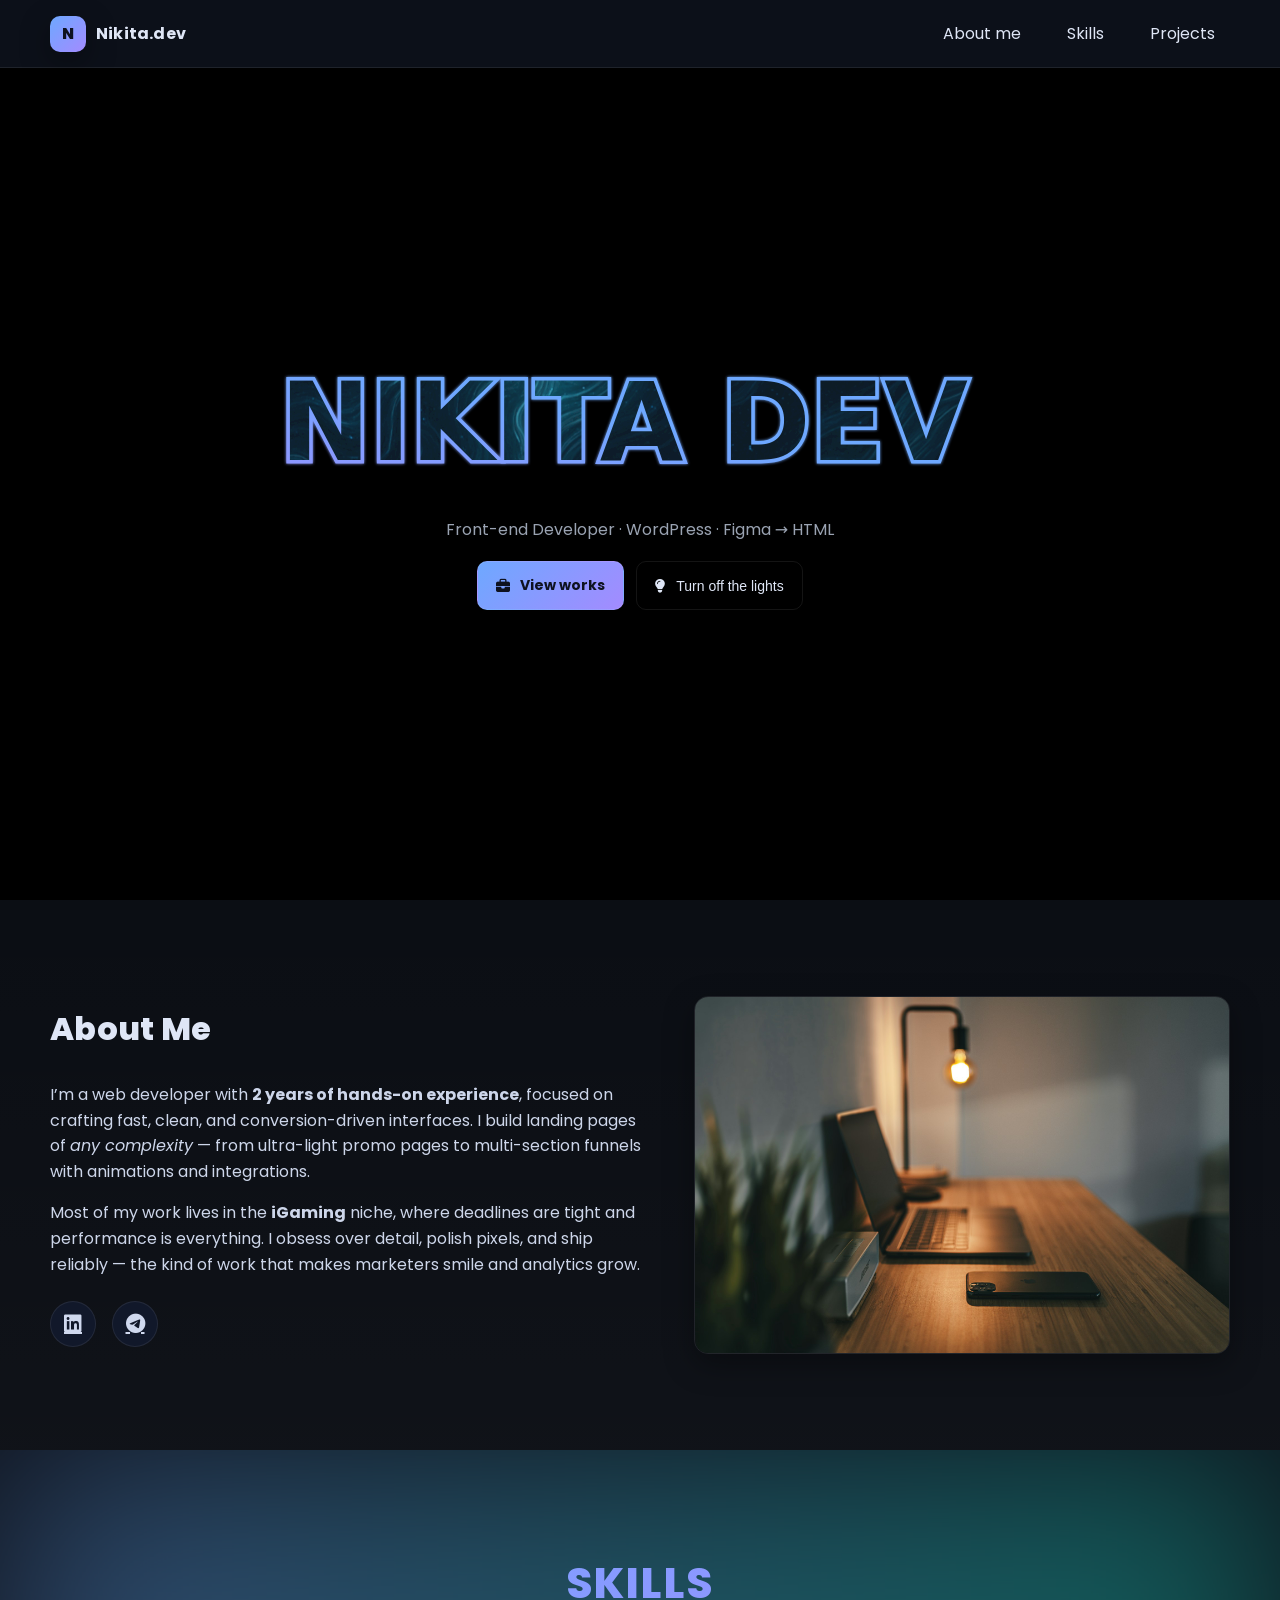
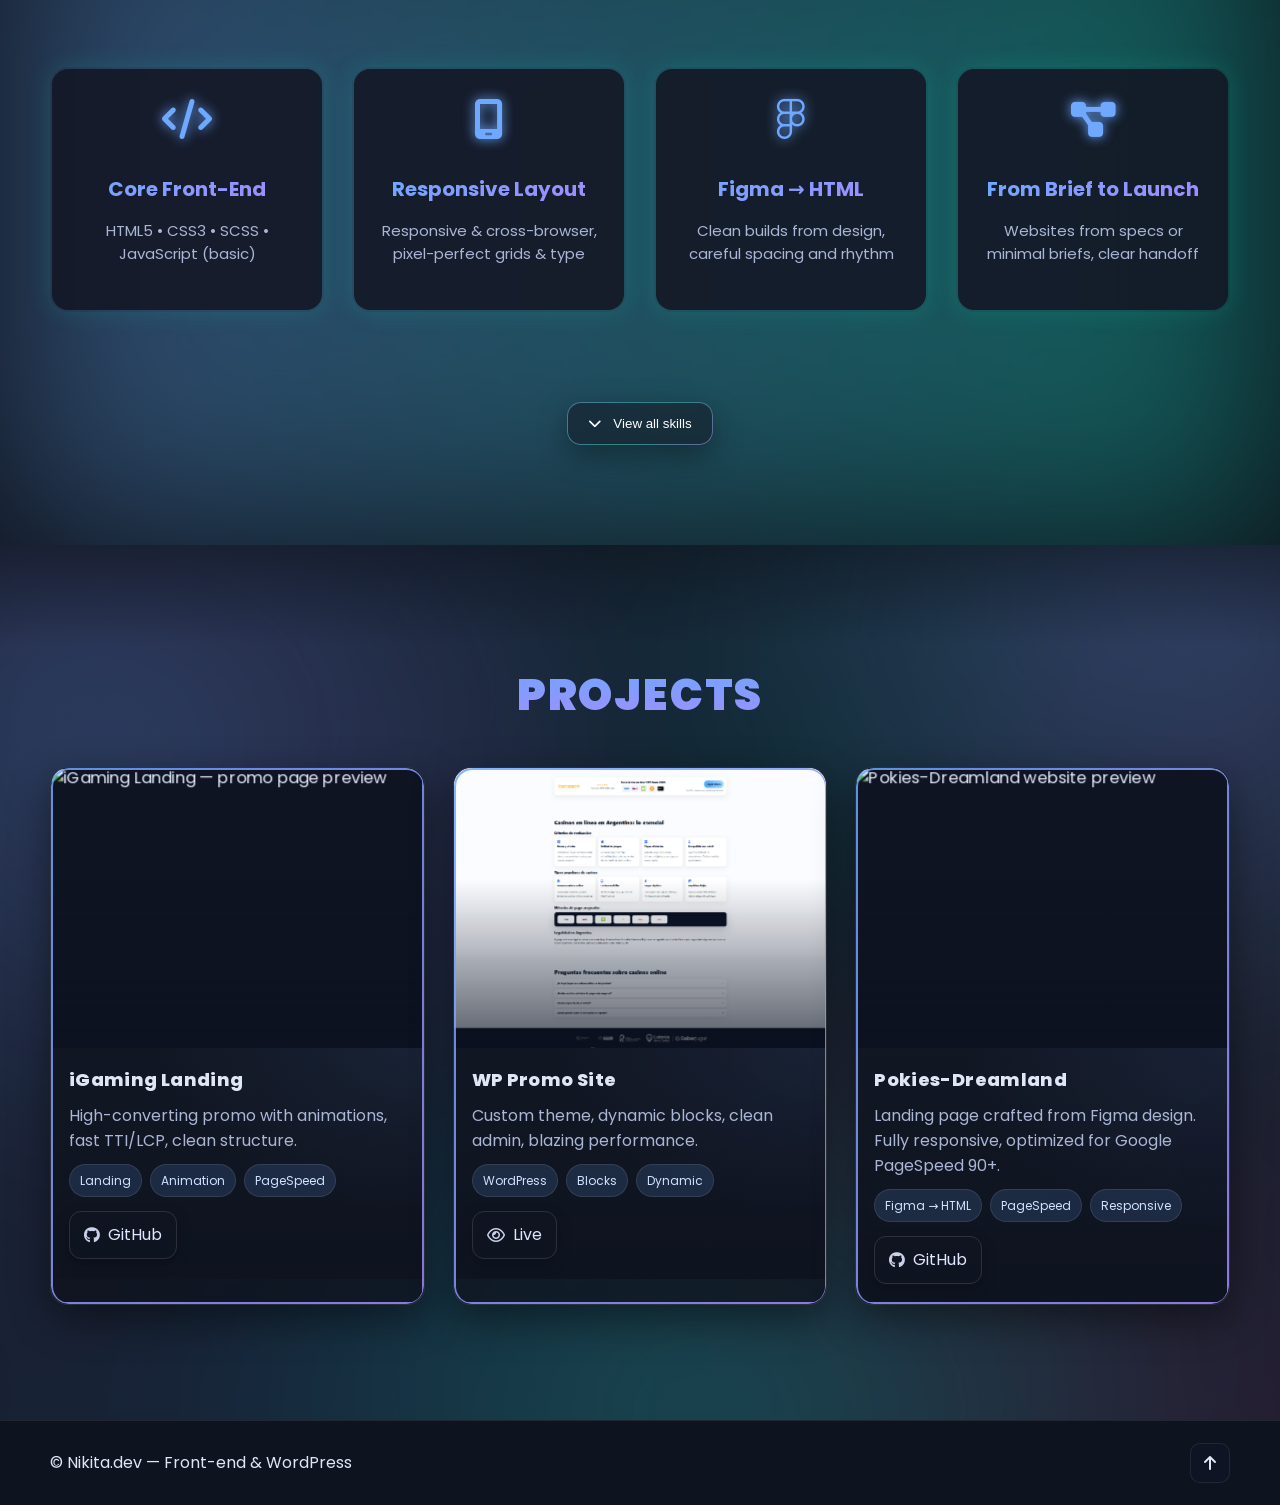
==== commit 079d4f41: "Update site" ====
--- a/index.html
+++ b/index.html
@@ -1,318 +1,307 @@
-<!DOCTYPE html>
-<html lang="eng">
-
-<head>
-    <meta charset="utf-8" />
-    <meta name="viewport" content="width=device-width, initial-scale=1" />
-    <title>Nikita — Front-end / WordPress</title>
-    <meta name="description"
-        content="Портфолио фронтенд-разработчика: вёрстка, WordPress, PageSpeed, адаптив, Figma-to-HTML." />
-
-    <!-- Fonts -->
-    <link href="https://fonts.googleapis.com/css2?family=Poppins:wght@400;600;800&display=swap" rel="stylesheet">
-    <!-- Font Awesome (по ссылке) -->
-    <link rel="stylesheet" href="https://cdnjs.cloudflare.com/ajax/libs/font-awesome/6.5.2/css/all.min.css" />
-
-    <link rel="stylesheet" href="assets/style.css" />
-
-
-</head>
-
-<body>
-    <!-- Fixed Header -->
-    <header class="site-header">
-        <div class="container header-inner">
-            <a href="#hero" class="logo" aria-label="На главную">
-                <span class="logo-mark">N</span><span class="logo-text">Nikita.dev</span>
-            </a>
-            <nav class="main-nav" aria-label="Главная навигация">
-                <a href="#about">About me</a>
-                <a href="#skills">Skills</a>
-                <a href="#projects">Projects</a>
-            </nav>
-            <button class="burger" aria-label="Открыть меню"><span></span></button>
-        </div>
-    </header>
-
-    <!-- HERO: тёмный блок с "фонариком" и кнопкой включить свет -->
-    <section id="hero" class="hero" aria-label="Приветствие">
-        <div class="sparkles"></div>
-        <div class="hero-overlay"></div>
-
-        <div class="container hero-inner">
-            <div class="hero-left">
-                <!-- Скрытый H1 для SEO -->
-                <h1 class="nick-3d-visually-hidden">NIKITA</h1>
-
-                <!-- SVG-надпись -->
-                <svg class="nick-3d-svg" viewBox="0 0 1200 250" aria-hidden="true">
-                    <defs>
-                        <pattern id="tfill" width="1" height="1">
-                            <image href="assets/img/texture.png" width="1200" height="250"
-                                preserveAspectRatio="xMidYMid slice" />
-                        </pattern>
-                        <linearGradient id="outlineGradient" gradientTransform="rotate(135)">
-                            <stop offset="0%" stop-color="var(--accent, #6ea8ff)" />
-                            <stop offset="100%" stop-color="var(--accent-2, #a38bff)" />
-                        </linearGradient>
-                        <filter id="glow" x="-30%" y="-30%" width="160%" height="160%">
-                            <feGaussianBlur stdDeviation="3" result="b1" />
-                            <feMerge>
-                                <feMergeNode in="b1" />
-                                <feMergeNode in="SourceGraphic" />
-                            </feMerge>
-                        </filter>
-                    </defs>
-                    <text x="0" y="65%" font-family="Jost, system-ui, sans-serif" font-size="180" font-weight="900"
-                        fill="url(#tfill)" stroke="url(#outlineGradient)" stroke-width="12" paint-order="stroke fill"
-                        filter="url(#glow)">
-                        NIKITA
-                    </text>
-                </svg>
-
-                <p class="hero-subtitle">Front-end Developer · WordPress · Figma → HTML</p>
-
-                <div class="hero-actions">
-                    <a href="#projects" class="btn btn-primary">
-                        <i class="fa-solid fa-briefcase" aria-hidden="true"></i> View works
-                    </a>
-                    <button id="toggleLight" class="btn btn-ghost" aria-pressed="false">
-                        <i class="fa-solid fa-lightbulb" aria-hidden="true"></i>
-
-                        Turn off the lights
-                    </button>
-                </div>
-            </div>
-
-            <div class="hero-right">
-                <div id="modelHost" class="model-card" role="img" aria-label="3D-модель">
-                    <div class="model-badge">3D model</div>
-                    <div class="model-placeholder">Loading…</div>
-                </div>
-            </div>
-        </div>
-    </section>
-
-
-    <!-- ABOUT: текст слева, картинка справа -->
-    <section id="about" class="section about" aria-label="About me">
-        <div class="container about-inner">
-            <div class="about-text">
-                <h2 class="section-title">About Me</h2>
-
-                <p>
-                    I’m a web developer with <strong>2 years of hands-on experience</strong>, focused on crafting fast,
-                    clean, and conversion-driven interfaces. I build landing pages of <em>any complexity</em> — from
-                    ultra-light promo pages to multi-section funnels with animations and integrations.
-                </p>
-
-                <p>
-                    Most of my work lives in the <strong>iGaming</strong> niche, where deadlines are tight and
-                    performance is everything. I obsess over detail, polish pixels, and ship reliably —
-                    the kind of work that makes marketers smile and analytics grow.
-                </p>
-
-                <!-- 🔗 Соцсети -->
-                <div class="about-socials">
-                    <a href="https://www.linkedin.com/in/nikita-cherviakov-b05451358/" target="_blank" rel="noopener"
-                        aria-label="LinkedIn">
-                        <i class="fa-brands fa-linkedin"></i>
-                    </a>
-                    <a href="https://t.me/enograten" target="_blank" rel="noopener" aria-label="Telegram">
-                        <i class="fa-brands fa-telegram"></i>
-                    </a>
-                </div>
-            </div>
-
-            <div class="about-media">
-                <figure class="about-photo">
-                    <img src="/assets/img/ab.jpg" alt="My development workspace" loading="lazy">
-                </figure>
-            </div>
-        </div>
-    </section>
-
-
-    <section id="skills" class="section skills" aria-label="Skills">
-        <div class="skills-bg" aria-hidden="true"></div>
-        <div class="container">
-            <h2 class="section-title">Skills</h2>
-
-            <div class="skills-grid">
-                <article class="skill">
-                    <i class="fa-solid fa-code"></i>
-                    <h3>Core Front-End</h3>
-                    <p>HTML5 • CSS3 • SCSS • JavaScript (basic)</p>
-                </article>
-
-                <article class="skill">
-                    <i class="fa-solid fa-mobile-screen"></i>
-                    <h3>Responsive Layout</h3>
-                    <p>Responsive & cross-browser, pixel-perfect grids & type</p>
-                </article>
-
-                <article class="skill">
-                    <i class="fa-brands fa-figma"></i>
-                    <h3>Figma → HTML</h3>
-                    <p>Clean builds from design, careful spacing and rhythm</p>
-                </article>
-
-                <article class="skill">
-                    <i class="fa-solid fa-diagram-project"></i>
-                    <h3>From Brief to Launch</h3>
-                    <p>Websites from specs or minimal briefs, clear handoff</p>
-                </article>
-
-                <article class="skill">
-                    <i class="fa-solid fa-layer-group"></i>
-                    <h3>Page Design & Structure</h3>
-                    <p>Self-directed page architecture, section flow & UX</p>
-                </article>
-
-                <article class="skill">
-                    <i class="fa-brands fa-wordpress"></i>
-                    <h3>WordPress</h3>
-                    <p>Themes, custom blocks, dynamic content, site upgrades</p>
-                </article>
-
-                <article class="skill">
-                    <i class="fa-solid fa-gauge-high"></i>
-                    <h3>Performance</h3>
-                    <p>Optimizations for Google PageSpeed & real-world metrics</p>
-                </article>
-
-                <article class="skill">
-                    <i class="fa-solid fa-wrench"></i>
-                    <h3>Legacy Code</h3>
-                    <p>Refactoring, structure improvements, safe optimizations</p>
-                </article>
-
-                <article class="skill">
-                    <i class="fa-solid fa-display"></i>
-                    <h3>Device Coverage</h3>
-                    <p>Interfaces rendering correctly on any device</p>
-                </article>
-
-                <article class="skill">
-                    <i class="fa-solid fa-magnifying-glass-chart"></i>
-                    <h3>SEO Fundamentals</h3>
-                    <p>Semantic markup, load speed, Core Web Vitals basics</p>
-                </article>
-                <article class="skill">
-                    <i class="fa-solid fa-chart-line"></i>
-                    <h3>Tracking & A/B Testing</h3>
-                    <p>Clean analytics setup, events, experiments, informed decisions</p>
-                </article>
-
-                <article class="skill">
-                    <i class="fa-solid fa-plug"></i>
-                    <h3>Integrations & Forms</h3>
-                    <p>APIs, forms, validations, CRM/ESP integrations that don’t break</p>
-                </article>
-            </div>
-        </div>
-    </section>
-
-    <!-- Заготовки следующих блоков -->
-    <section id="projects" class="section projects" aria-label="Projects">
-        <!-- Живой фон -->
-        <div class="projects-bg" aria-hidden="true"></div>
-        <div class="projects-noise" aria-hidden="true"></div>
-
-        <div class="container">
-            <h2 class="section-title">Projects</h2>
-
-            <div class="projects-grid">
-                <!-- CARD 1 -->
-                <article class="project-card" data-tilt>
-                    <div class="project-media">
-                        <img src="assets/img/one.png" alt="iGaming Landing — promo page preview" loading="lazy" />
-                    </div>
-
-                    <div class="project-meta">
-                        <h3 class="project-title">iGaming Landing</h3>
-                        <p class="project-desc">High-converting promo with animations, fast TTI/LCP, clean structure.
-                        </p>
-                        <div class="project-tags">
-                            <span>Landing</span><span>Animation</span><span>PageSpeed</span>
-                        </div>
-
-                        <div class="project-actions">
-                            <a class="btn btn-ghost" href="https://github.com/Enograten/Igaming" target="_blank"
-                                rel="noopener">
-                                <i class="fa-brands fa-github" aria-hidden="true"></i> GitHub
-                            </a>
-                        </div>
-                    </div>
-                </article>
-
-                <!-- CARD 2 -->
-                <article class="project-card" data-tilt>
-                    <div class="project-media">
-                        <img src="assets/img/two.png" alt="WordPress promo site preview" loading="lazy" />
-                    </div>
-
-                    <div class="project-meta">
-                        <h3 class="project-title">WP Promo Site</h3>
-                        <p class="project-desc">Custom theme, dynamic blocks, clean admin, blazing performance.</p>
-                        <div class="project-tags">
-                            <span>WordPress</span><span>Blocks</span><span>Dynamic</span>
-                        </div>
-
-                        <div class="project-actions">
-                            <a class="btn btn-ghost" href="https://glitchnetix.com/" target="_blank" rel="noopener">
-                                <i class="fa-regular fa-eye" aria-hidden="true"></i> Live
-                            </a>
-                        </div>
-                    </div>
-                </article>
-                <article class="project-card" data-tilt>
-                    <div class="project-media">
-                        <img src="assets/img/three.png" alt="Pokies-Dreamland website preview" loading="lazy" />
-                    </div>
-
-                    <div class="project-meta">
-                        <h3 class="project-title">Pokies-Dreamland</h3>
-                        <p class="project-desc">
-                            Landing page crafted from Figma design. Fully responsive, optimized for Google PageSpeed
-                            90+.
-                        </p>
-                        <div class="project-tags">
-                            <span>Figma → HTML</span><span>PageSpeed</span><span>Responsive</span>
-                        </div>
-
-                        <div class="project-actions">
-                            <a class="btn btn-ghost" href="https://github.com/Enograten/Pokies-Dreamland"
-                                target="_blank" rel="noopener">
-                                <i class="fa-brands fa-github" aria-hidden="true"></i> GitHub
-                            </a>
-                        </div>
-                    </div>
-                </article>
-            </div>
-        </div>
-    </section>
-    <footer class="site-footer">
-        <div class="container footer-inner">
-            <p>© <span id="year"></span> Nikita.dev — Front-end & WordPress</p>
-            <a href="#hero" class="to-top" aria-label="Наверх"><i class="fa-solid fa-arrow-up"></i></a>
-        </div>
-    </footer>
-    <div id="lightbox" class="lightbox" aria-hidden="true">
-        <div class="lightbox-backdrop"></div>
-        <img class="lightbox-img" src="" alt="Preview">
-        <button class="lightbox-close" aria-label="Close">&times;</button>
-    </div>
-    <script type="importmap">
-{
-  "imports": {
-    "three": "https://cdn.jsdelivr.net/npm/three@0.160.0/build/three.module.js",
-    "three/examples/jsm/": "https://cdn.jsdelivr.net/npm/three@0.160.0/examples/jsm/"
-  }
-}
-</script>
-    <script type="module" src="assets/main.js"></script>
-
-</body>
-
+<!DOCTYPE html>
+<html lang="eng">
+
+<head>
+    <meta charset="utf-8" />
+    <meta name="viewport" content="width=device-width, initial-scale=1" />
+    <title>Nikita — Front-end / WordPress</title>
+    <meta name="description"
+        content="Портфолио фронтенд-разработчика: вёрстка, WordPress, PageSpeed, адаптив, Figma-to-HTML." />
+
+    <link href="https://fonts.googleapis.com/css2?family=Poppins:wght@400;600;800&display=swap" rel="stylesheet">
+    <link rel="stylesheet" href="https://cdnjs.cloudflare.com/ajax/libs/font-awesome/6.5.2/css/all.min.css" />
+
+    <link rel="stylesheet" href="assets/style.css" />
+
+
+</head>
+
+<body>
+    <header class="site-header">
+        <div class="container header-inner">
+            <a href="#hero" class="logo" aria-label="На главную">
+                <span class="logo-mark">N</span><span class="logo-text">Nikita.dev</span>
+            </a>
+            <nav class="main-nav" aria-label="Главная навигация">
+                <a href="#about">About me</a>
+                <a href="#skills">Skills</a>
+                <a href="#projects">Projects</a>
+            </nav>
+            <button class="burger" aria-label="Открыть меню"><span></span></button>
+        </div>
+    </header>
+
+    <section id="hero" class="hero" aria-label="Приветствие">
+        <div class="sparkles"></div>
+        <div class="hero-overlay"></div>
+
+        <div class="container hero-inner">
+            <div class="hero-left">
+                <h1 class="nick-3d-visually-hidden">NIKITA dev</h1>
+
+                <svg class="nick-3d-svg" viewBox="0 0 1200 250" aria-hidden="true">
+                    <defs>
+                        <pattern id="tfill" width="1" height="1">
+                            <image href="assets/img/texture.png" width="1200" height="250"
+                                preserveAspectRatio="xMidYMid slice" />
+                        </pattern>
+                        <linearGradient id="outlineGradient" gradientTransform="rotate(135)">
+                            <stop offset="0%" stop-color="var(--accent, #6ea8ff)" />
+                            <stop offset="100%" stop-color="var(--accent-2, #a38bff)" />
+                        </linearGradient>
+                        <filter id="glow" x="-30%" y="-30%" width="160%" height="160%">
+                            <feGaussianBlur stdDeviation="3" result="b1" />
+                            <feMerge>
+                                <feMergeNode in="b1" />
+                                <feMergeNode in="SourceGraphic" />
+                            </feMerge>
+                        </filter>
+                    </defs>
+                    <text x="0" y="65%" font-family="Jost, system-ui, sans-serif" font-size="180" font-weight="900"
+                        fill="url(#tfill)" stroke="url(#outlineGradient)" stroke-width="12" paint-order="stroke fill"
+                        filter="url(#glow)">
+                        NIKITA DEV
+                    </text>
+                </svg>
+
+                <p class="hero-subtitle">Front-end Developer · WordPress · Figma → HTML</p>
+
+                <div class="hero-actions">
+                    <a href="#projects" class="btn btn-primary">
+                        <i class="fa-solid fa-briefcase" aria-hidden="true"></i> View works
+                    </a>
+                    <button id="toggleLight" class="btn btn-ghost" aria-pressed="false">
+                        <i class="fa-solid fa-lightbulb" aria-hidden="true"></i>
+                        Turn off the lights
+                    </button>
+                </div>
+            </div>
+        </div>
+    </section>
+
+
+    <section id="about" class="section about" aria-label="About me">
+        <div class="container about-inner">
+            <div class="about-text">
+                <h2 class="section-title">About Me</h2>
+
+                <p>
+                    I’m a web developer with <strong>2 years of hands-on experience</strong>, focused on crafting fast,
+                    clean, and conversion-driven interfaces. I build landing pages of <em>any complexity</em> — from
+                    ultra-light promo pages to multi-section funnels with animations and integrations.
+                </p>
+
+                <p>
+                    Most of my work lives in the <strong>iGaming</strong> niche, where deadlines are tight and
+                    performance is everything. I obsess over detail, polish pixels, and ship reliably —
+                    the kind of work that makes marketers smile and analytics grow.
+                </p>
+
+                <div class="about-socials">
+                    <a href="https://www.linkedin.com/in/nikita-cherviakov-b05451358/" target="_blank" rel="noopener"
+                        aria-label="LinkedIn">
+                        <i class="fa-brands fa-linkedin"></i>
+                    </a>
+                    <a href="https://t.me/enograten" target="_blank" rel="noopener" aria-label="Telegram">
+                        <i class="fa-brands fa-telegram"></i>
+                    </a>
+                </div>
+            </div>
+
+            <div class="about-media">
+                <figure class="about-photo">
+                    <img src="/assets/img/ab.jpg" alt="My development workspace" loading="lazy">
+                </figure>
+            </div>
+        </div>
+    </section>
+
+
+    <section id="skills" class="section skills" aria-label="Skills">
+        <div class="skills-bg" aria-hidden="true"></div>
+        <div class="container">
+            <h2 class="section-title">Skills</h2>
+
+            <div class="skills-grid" id="skillsGrid">
+                <article class="skill">
+                    <i class="fa-solid fa-code"></i>
+                    <h3>Core Front-End</h3>
+                    <p>HTML5 • CSS3 • SCSS • JavaScript (basic)</p>
+                </article>
+
+                <article class="skill">
+                    <i class="fa-solid fa-mobile-screen"></i>
+                    <h3>Responsive Layout</h3>
+                    <p>Responsive & cross-browser, pixel-perfect grids & type</p>
+                </article>
+
+                <article class="skill">
+                    <i class="fa-brands fa-figma"></i>
+                    <h3>Figma → HTML</h3>
+                    <p>Clean builds from design, careful spacing and rhythm</p>
+                </article>
+
+                <article class="skill">
+                    <i class="fa-solid fa-diagram-project"></i>
+                    <h3>From Brief to Launch</h3>
+                    <p>Websites from specs or minimal briefs, clear handoff</p>
+                </article>
+
+                <article class="skill">
+                    <i class="fa-solid fa-layer-group"></i>
+                    <h3>Page Design & Structure</h3>
+                    <p>Self-directed page architecture, section flow & UX</p>
+                </article>
+
+                <article class="skill">
+                    <i class="fa-brands fa-wordpress"></i>
+                    <h3>WordPress</h3>
+                    <p>Themes, custom blocks, dynamic content, site upgrades</p>
+                </article>
+
+                <article class="skill">
+                    <i class="fa-solid fa-gauge-high"></i>
+                    <h3>Performance</h3>
+                    <p>Optimizations for Google PageSpeed & real-world metrics</p>
+                </article>
+
+                <article class="skill">
+                    <i class="fa-solid fa-wrench"></i>
+                    <h3>Legacy Code</h3>
+                    <p>Refactoring, structure improvements, safe optimizations</p>
+                </article>
+
+                <article class="skill">
+                    <i class="fa-solid fa-display"></i>
+                    <h3>Device Coverage</h3>
+                    <p>Interfaces rendering correctly on any device</p>
+                </article>
+
+                <article class="skill">
+                    <i class="fa-solid fa-magnifying-glass-chart"></i>
+                    <h3>SEO Fundamentals</h3>
+                    <p>Semantic markup, load speed, Core Web Vitals basics</p>
+                </article>
+
+                <article class="skill">
+                    <i class="fa-solid fa-chart-line"></i>
+                    <h3>Tracking & A/B Testing</h3>
+                    <p>Clean analytics setup, events, experiments, informed decisions</p>
+                </article>
+
+                <article class="skill">
+                    <i class="fa-solid fa-plug"></i>
+                    <h3>Integrations & Forms</h3>
+                    <p>APIs, forms, validations, CRM/ESP integrations that don’t break</p>
+                </article>
+            </div>
+
+            <div class="skills-actions">
+                <button class="skills-toggle btn btn-ghost" type="button" aria-expanded="false"
+                    aria-controls="skillsGrid">
+                    <i class="fa-solid fa-chevron-down" aria-hidden="true"></i>
+                    View all skills
+                </button>
+            </div>
+        </div>
+    </section>
+
+    <section id="projects" class="section projects" aria-label="Projects">
+        <div class="projects-bg" aria-hidden="true"></div>
+        <div class="projects-noise" aria-hidden="true"></div>
+
+        <div class="container">
+            <h2 class="section-title">Projects</h2>
+
+            <div class="projects-grid">
+                <article class="project-card" data-tilt>
+                    <div class="project-media">
+                        <img src="assets/img/one.png" alt="iGaming Landing — promo page preview" loading="lazy" />
+                    </div>
+
+                    <div class="project-meta">
+                        <h3 class="project-title">iGaming Landing</h3>
+                        <p class="project-desc">High-converting promo with animations, fast TTI/LCP, clean structure.
+                        </p>
+                        <div class="project-tags">
+                            <span>Landing</span><span>Animation</span><span>PageSpeed</span>
+                        </div>
+
+                        <div class="project-actions">
+                            <a class="btn btn-ghost" href="https://github.com/Enograten/Igaming" target="_blank"
+                                rel="noopener">
+                                <i class="fa-brands fa-github" aria-hidden="true"></i> GitHub
+                            </a>
+                        </div>
+                    </div>
+                </article>
+
+                <article class="project-card" data-tilt>
+                    <div class="project-media">
+                        <img src="assets/img/two.png" alt="WordPress promo site preview" loading="lazy" />
+                    </div>
+
+                    <div class="project-meta">
+                        <h3 class="project-title">WP Promo Site</h3>
+                        <p class="project-desc">Custom theme, dynamic blocks, clean admin, blazing performance.</p>
+                        <div class="project-tags">
+                            <span>WordPress</span><span>Blocks</span><span>Dynamic</span>
+                        </div>
+
+                        <div class="project-actions">
+                            <a class="btn btn-ghost" href="https://glitchnetix.com/" target="_blank" rel="noopener">
+                                <i class="fa-regular fa-eye" aria-hidden="true"></i> Live
+                            </a>
+                        </div>
+                    </div>
+                </article>
+                <article class="project-card" data-tilt>
+                    <div class="project-media">
+                        <img src="assets/img/three.png" alt="Pokies-Dreamland website preview" loading="lazy" />
+                    </div>
+
+                    <div class="project-meta">
+                        <h3 class="project-title">Pokies-Dreamland</h3>
+                        <p class="project-desc">
+                            Landing page crafted from Figma design. Fully responsive, optimized for Google PageSpeed
+                            90+.
+                        </p>
+                        <div class="project-tags">
+                            <span>Figma → HTML</span><span>PageSpeed</span><span>Responsive</span>
+                        </div>
+
+                        <div class="project-actions">
+                            <a class="btn btn-ghost" href="https://github.com/Enograten/Pokies-Dreamland"
+                                target="_blank" rel="noopener">
+                                <i class="fa-brands fa-github" aria-hidden="true"></i> GitHub
+                            </a>
+                        </div>
+                    </div>
+                </article>
+            </div>
+        </div>
+    </section>
+    <footer class="site-footer">
+        <div class="container footer-inner">
+            <p>© <span id="year"></span> Nikita.dev — Front-end & WordPress</p>
+            <a href="#hero" class="to-top" aria-label="Наверх"><i class="fa-solid fa-arrow-up"></i></a>
+        </div>
+    </footer>
+    <div id="lightbox" class="lightbox" aria-hidden="true">
+        <div class="lightbox-backdrop"></div>
+        <img class="lightbox-img" src="" alt="Preview">
+        <button class="lightbox-close" aria-label="Close">&times;</button>
+    </div>
+    <script type="importmap">
+{
+  "imports": {
+    "three": "https://cdn.jsdelivr.net/npm/three@0.160.0/build/three.module.js",
+    "three/examples/jsm/": "https://cdn.jsdelivr.net/npm/three@0.160.0/examples/jsm/"
+  }
+}
+</script>
+    <script type="module" src="assets/main.js"></script>
+
+</body>
+
 </html>
--- a/assets/style.css
+++ b/assets/style.css
@@ -1,5 +1,4 @@
 @charset "UTF-8";
-/* Базовые переменные через :root, чтобы было легко править темing */
 :root {
   --bg: #0b0e14;
   --surface: #121724;
@@ -9,6 +8,7 @@
   --accent: #6ea8ff;
   --accent-2: #a38bff;
   --border: rgba(255, 255, 255, .08);
+  --header-height: 72px;
   --container: 1180px;
   --radius: 14px;
   --shadow: 0 10px 30px rgba(0, 0, 0, .35);
@@ -30,7 +30,6 @@
   line-height: 1.6;
 }
 
-/* Utilities */
 .container {
   width: min(100% - 32px, var(--container));
   margin-inline: auto;
@@ -47,7 +46,6 @@
   margin: 0 0 28px;
 }
 
-/* Header */
 .site-header {
   position: fixed;
   inset: 0 0 auto 0;
@@ -155,35 +153,35 @@
 
 .hero {
   position: relative;
-  height: 100vh;
+  min-height: 100svh;
+  height: auto;
   display: grid;
   place-items: center;
   background: #000;
   overflow: hidden;
-  padding-block: clamp(24px, 6vw, 64px);
-  /* ===== overlay фонарика ===== */
-  /* SVG заголовок */
-  /* ====== планшеты (≤980px) ====== */
-  /* ====== мобильные (≤640px) ====== */
-  /* очень маленькие (≤380px) — ещё компактнее */
-  /* уважение к пользователю: меньше анимаций */
-}
-@media (max-width: 640px) {
-  .hero {
-    max-height: 48vh;
-  }
+  padding-top: calc(var(--header-height, 72px) + clamp(24px, 6vw, 64px));
+  padding-bottom: clamp(24px, 6vw, 64px);
+  scroll-margin-top: var(--header-height, 72px);
 }
 .hero .hero-inner {
   position: relative;
   z-index: 1;
+  width: min(1200px, 100% - 32px);
+  margin-inline: auto;
   display: grid;
-  grid-template-columns: 1.05fr 0.95fr;
-  gap: clamp(24px, 4vw, 56px);
-  align-items: center;
+  grid-template-columns: 1fr;
+  gap: clamp(16px, 4vw, 28px);
+  align-items: center;
+  justify-items: center;
+  text-align: center;
 }
 .hero .hero-left {
-  align-self: center;
+  width: 100%;
   max-width: 720px;
+  margin-inline: auto;
+  display: flex;
+  flex-direction: column;
+  align-items: center;
 }
 .hero .hero-overlay {
   position: absolute;
@@ -209,83 +207,35 @@
 .hero .nick-3d-svg {
   display: block;
   height: clamp(120px, 18vw, 150px);
-  /* было 160px */
   width: auto;
-  margin-inline: 0 auto;
+  margin-inline: auto;
 }
 .hero .hero-subtitle {
   color: var(--muted, #ccc);
   margin: 6px 0 20px;
   font-size: clamp(13px, 1.7vw, 16px);
-  /* чуть меньше */
   line-height: 1.45;
+  text-align: center;
 }
 .hero .hero-actions {
+  width: 100%;
   display: flex;
   gap: 12px;
   flex-wrap: wrap;
+  justify-content: center;
 }
 .hero .hero-actions .btn {
   font-size: clamp(12px, 1.6vw, 14px);
-  /* меньше текст на кнопках */
   padding: clamp(10px, 1.6vw, 12px) clamp(14px, 2.4vw, 18px);
   border-radius: 10px;
 }
-.hero .hero-right {
-  align-self: center;
-}
-.hero .hero-right .model-card {
-  height: clamp(240px, 34vw, 400px);
-  /* чуть меньше */
-  border-radius: var(--radius, 14px);
-  border: 1px solid var(--border, rgba(255, 255, 255, 0.1));
-  background: radial-gradient(120% 120% at 100% 0%, rgba(110, 168, 255, 0.08), transparent 60%), linear-gradient(180deg, #121724 0%, #0f1320 100%);
-  box-shadow: var(--shadow, 0 10px 30px rgba(0, 0, 0, 0.35));
-  display: grid;
-  place-items: center;
-  position: relative;
-}
-.hero .hero-right .model-badge {
-  position: absolute;
-  top: 12px;
-  right: 12px;
-  font-size: 12px;
-  padding: 6px 10px;
-  border-radius: 999px;
-  background: rgba(110, 168, 255, 0.15);
-  border: 1px solid var(--border, rgba(255, 255, 255, 0.1));
-}
-.hero .hero-right .model-placeholder {
-  font-size: clamp(18px, 3.6vw, 34px);
-  /* меньше */
-  letter-spacing: 6px;
-  color: #aab6d6;
-  opacity: 0.5;
-  text-transform: uppercase;
-}
-@media (max-width: 980px) {
-  .hero .hero-inner {
-    grid-template-columns: 1fr;
-    gap: clamp(20px, 6vw, 40px);
-    text-align: center;
-  }
-  .hero .hero-right {
-    order: -1;
-  }
-  .hero .nick-3d-svg {
-    margin-inline: auto;
-  }
-}
 @media (max-width: 640px) {
   .hero {
-    /* Скрываем модель на маленьких устройствах */
+    min-height: calc(100svh - var(--header-height, 72px));
   }
   .hero .hero-overlay {
     background: radial-gradient(240px 240px at var(--mx) var(--my), rgba(0, 0, 0, 0) 0%, rgba(0, 0, 0, 0) 38%, rgba(0, 0, 0, 0.85) 39%, rgba(0, 0, 0, 0.95) 62%, #000 100%);
   }
-  .hero .hero-right {
-    display: none;
-  }
   .hero #toggleLight {
     display: none;
   }
@@ -299,10 +249,7 @@
     gap: 10px;
   }
   .hero .hero-actions .btn {
-    font-size: clamp(12px, 3.6vw, 14px);
-    padding: 10px 14px;
     width: 95%;
-    /* удобнее тапнуть */
     justify-content: center;
   }
 }
@@ -320,7 +267,6 @@
   }
 }
 
-/* Buttons */
 .btn {
   display: inline-flex;
   align-items: center;
@@ -352,7 +298,6 @@
   background: transparent;
 }
 
-/* About */
 .about {
   background: linear-gradient(180deg, transparent, rgba(255, 255, 255, 0.02));
 }
@@ -435,10 +380,12 @@
   padding: 100px 0;
   position: relative;
   background: #0d111a;
-  /* === живой фон === */
-  /* === сетка === */
-  /* === карточки навыков === */
-  /* адаптив */
+  /* ====== плавное скрытие вместо display:none ====== */
+  /* скрываем всё после 4-й */
+  /* раскрыто — возвращаем нормальную карточку */
+  /* поочередное появление (только когда добавили класс reveal-in из JS) */
+  /* ====== улучшенная кнопка ====== */
+  /* стрелка вверх при раскрытии */
 }
 .skills .skills-bg {
   position: absolute;
@@ -479,6 +426,153 @@
   display: grid;
   gap: 28px;
   grid-template-columns: repeat(auto-fit, minmax(260px, 1fr));
+  align-items: stretch;
+}
+.skills .skills-grid .skill {
+  will-change: transform, opacity, max-height;
+}
+.skills .skills-grid:not(.is-expanded) .skill:nth-child(n+5) {
+  opacity: 0;
+  transform: translateY(14px) scale(0.98);
+  max-height: 0;
+  padding-top: 0;
+  padding-bottom: 0;
+  margin: 0;
+  overflow: hidden;
+  pointer-events: none;
+  border-width: 0;
+  transition: opacity 0.25s ease, transform 0.25s ease, max-height 0.35s ease, padding 0.35s ease, margin 0.35s ease, border-width 0.35s ease;
+}
+.skills .skills-grid.is-expanded .skill:nth-child(n+5) {
+  opacity: 1;
+  transform: translateY(0) scale(1);
+  max-height: 420px;
+  /* запас */
+  padding-top: 30px;
+  padding-bottom: 30px;
+  border-width: 2px;
+  pointer-events: auto;
+  transition: opacity 0.35s ease, transform 0.35s ease, max-height 0.45s ease, padding 0.45s ease, border-width 0.45s ease;
+}
+.skills .skills-grid.is-expanded .skill.reveal-in:nth-child(n+5) {
+  animation: skillReveal 0.5s cubic-bezier(0.2, 0.9, 0.2, 1) both;
+  animation-delay: var(--reveal-delay, 0ms);
+}
+@keyframes skillReveal {
+  from {
+    opacity: 0;
+    transform: translateY(18px) scale(0.98);
+  }
+  to {
+    opacity: 1;
+    transform: translateY(0) scale(1);
+  }
+}
+.skills .skills-actions {
+  display: flex;
+  justify-content: center;
+  margin-top: 34px;
+}
+.skills .skills-toggle {
+  position: relative;
+  display: inline-flex;
+  align-items: center;
+  gap: 12px;
+  padding: 13px 20px;
+  border-radius: 14px;
+  color: #fff;
+  cursor: pointer;
+  -webkit-user-select: none;
+     -moz-user-select: none;
+          user-select: none;
+  background: rgba(20, 24, 38, 0.55);
+  border: 1px solid rgba(255, 255, 255, 0.14);
+  box-shadow: 0 10px 30px rgba(0, 0, 0, 0.35), 0 0 0 rgba(21, 228, 198, 0);
+  transition: transform 0.18s ease, box-shadow 0.25s ease, background 0.25s ease, border-color 0.25s ease;
+  /* градиентная “обводка” через псевдоэлемент */
+}
+.skills .skills-toggle::before {
+  content: "";
+  position: absolute;
+  inset: -1px;
+  border-radius: inherit;
+  padding: 1px;
+  background: linear-gradient(135deg, rgba(110, 168, 255, 0.8), rgba(21, 228, 198, 0.75), rgba(163, 139, 255, 0.8));
+  -webkit-mask: linear-gradient(#000 0 0) content-box, linear-gradient(#000 0 0);
+  -webkit-mask-composite: xor;
+  mask-composite: exclude;
+  opacity: 0.55;
+  transition: opacity 0.25s ease;
+  pointer-events: none;
+}
+.skills .skills-toggle .skills-toggle__icon {
+  width: 34px;
+  height: 34px;
+  border-radius: 12px;
+  display: grid;
+  place-items: center;
+  background: rgba(255, 255, 255, 0.06);
+  border: 1px solid rgba(255, 255, 255, 0.1);
+}
+.skills .skills-toggle .skills-toggle__icon i {
+  transition: transform 0.25s ease;
+}
+.skills .skills-toggle .skills-toggle__text {
+  font-weight: 700;
+  letter-spacing: 0.02em;
+}
+.skills .skills-toggle:hover {
+  transform: translateY(-2px);
+  background: rgba(20, 24, 38, 0.72);
+  border-color: rgba(21, 228, 198, 0.35);
+  box-shadow: 0 14px 40px rgba(0, 0, 0, 0.45), 0 0 26px rgba(21, 228, 198, 0.2);
+}
+.skills .skills-toggle:hover::before {
+  opacity: 0.9;
+}
+.skills .skills-toggle:active {
+  transform: translateY(0);
+}
+.skills .skills-toggle:focus-visible {
+  outline: none;
+  box-shadow: 0 14px 40px rgba(0, 0, 0, 0.45), 0 0 0 3px rgba(110, 168, 255, 0.22), 0 0 26px rgba(21, 228, 198, 0.22);
+}
+.skills .skills-grid.is-expanded + .skills-actions .skills-toggle__icon i {
+  transform: rotate(180deg);
+}
+@media (max-width: 640px) {
+  .skills {
+    padding: 70px 0;
+    /* на мобиле подстрахуем высоту скрытых */
+  }
+  .skills .section-title {
+    margin-bottom: 30px;
+  }
+  .skills .skills-actions {
+    margin-top: 26px;
+  }
+  .skills .skills-toggle {
+    width: 95%;
+    justify-content: center;
+  }
+  .skills .skill {
+    padding: 24px 18px;
+  }
+  .skills .skills-grid.is-expanded .skill:nth-child(n+5) {
+    padding-top: 24px;
+    padding-bottom: 24px;
+    max-height: 520px;
+  }
+}
+@media (prefers-reduced-motion: reduce) {
+  .skills .skills-grid.is-expanded .skill.reveal-in:nth-child(n+5) {
+    animation: none;
+  }
+  .skills .skills-toggle,
+  .skills .skills-toggle::before,
+  .skills .skills-toggle__icon i {
+    transition: none;
+  }
 }
 .skills .skill {
   background: rgba(20, 24, 38, 0.9);
@@ -492,8 +586,6 @@
   background-clip: padding-box;
   transition: transform 0.35s cubic-bezier(0.21, 1.02, 0.73, 1), box-shadow 0.35s ease, border-color 0.35s ease;
   box-shadow: 0 0 25px rgba(21, 228, 198, 0.15);
-  /* shine эффект */
-  /* hover эффекты */
 }
 .skills .skill i {
   font-size: 40px;
@@ -548,6 +640,13 @@
   .skills .section-title {
     margin-bottom: 30px;
   }
+  .skills .skills-actions {
+    margin-top: 26px;
+  }
+  .skills .skills-toggle {
+    width: 95%;
+    justify-content: center;
+  }
   .skills .skill {
     padding: 24px 18px;
   }
@@ -559,13 +658,6 @@
   overflow: hidden;
   isolation: isolate;
   background: #0b0f18;
-  /* ——— Глубокий фон: перелив + “ленты” + шум ——— */
-  /* ——— Сетка карточек ——— */
-  /* ——— Карточка ——— */
-  /* ——— Медиа (изображение) ——— */
-  /* ——— Контент карточки ——— */
-  /* ——— Hover: 3D-движ и зум медиа ——— */
-  /* ——— Scroll-reveal ——— */
 }
 .projects::before {
   content: "";
@@ -637,19 +729,18 @@
 .projects .project-card {
   position: relative;
   border-radius: 18px;
-  overflow: clip;
+  overflow: hidden;
   background: rgba(13, 17, 26, 0.7);
   border: 1px solid rgba(255, 255, 255, 0.1);
   box-shadow: 0 14px 40px rgba(0, 0, 0, 0.45);
   transform-style: preserve-3d;
-  /* неоновая рамка-маска */
-  /* диагональный яркий shine */
   transition: transform 0.35s cubic-bezier(0.21, 1.02, 0.73, 1), box-shadow 0.35s ease, border-color 0.35s ease;
 }
 .projects .project-card::before {
   content: "";
   position: absolute;
   inset: 0;
+  z-index: 3;
   pointer-events: none;
   border-radius: inherit;
   padding: 1.5px;
@@ -663,6 +754,7 @@
 }
 .projects .project-card::after {
   content: "";
+  z-index: 3;
   position: absolute;
   inset: -120%;
   background: linear-gradient(120deg, transparent 35%, rgba(255, 255, 255, 0.75) 50%, transparent 65%);
@@ -682,12 +774,15 @@
 .projects .project-card:hover::before {
   filter: drop-shadow(0 0 28px rgba(110, 168, 255, 0.6));
 }
+.projects .project-card > * {
+  position: relative;
+  z-index: 2;
+}
 .projects .project-media {
   position: relative;
   overflow: hidden;
   height: clamp(180px, 26vw, 280px);
   background: #0f1422;
-  /* мягкая маска, чтобы текст читался */
 }
 .projects .project-media img {
   width: 100%;
@@ -785,16 +880,6 @@
   transition: opacity 0.6s ease, transform 0.6s cubic-bezier(0.21, 1.02, 0.73, 1);
 }
 
-/* Заглушки разделов */
-.placeholder {
-  color: #c9d3ea;
-  background: linear-gradient(180deg, rgba(255, 255, 255, 0.02), transparent);
-}
-.placeholder p {
-  margin: 0;
-}
-
-/* Footer */
 .site-footer {
   border-top: 1px solid var(--border);
   background: #0e1320;
@@ -821,7 +906,6 @@
   transform: translateY(-2px);
 }
 
-/* Отступ на высоту фикс-хедера */
 #hero,
 .section {
   scroll-margin-top: 76px;
@@ -831,7 +915,6 @@
   position: absolute;
   inset: 0;
   z-index: 0;
-  /* ниже контента */
   overflow: hidden;
   pointer-events: none;
 }
